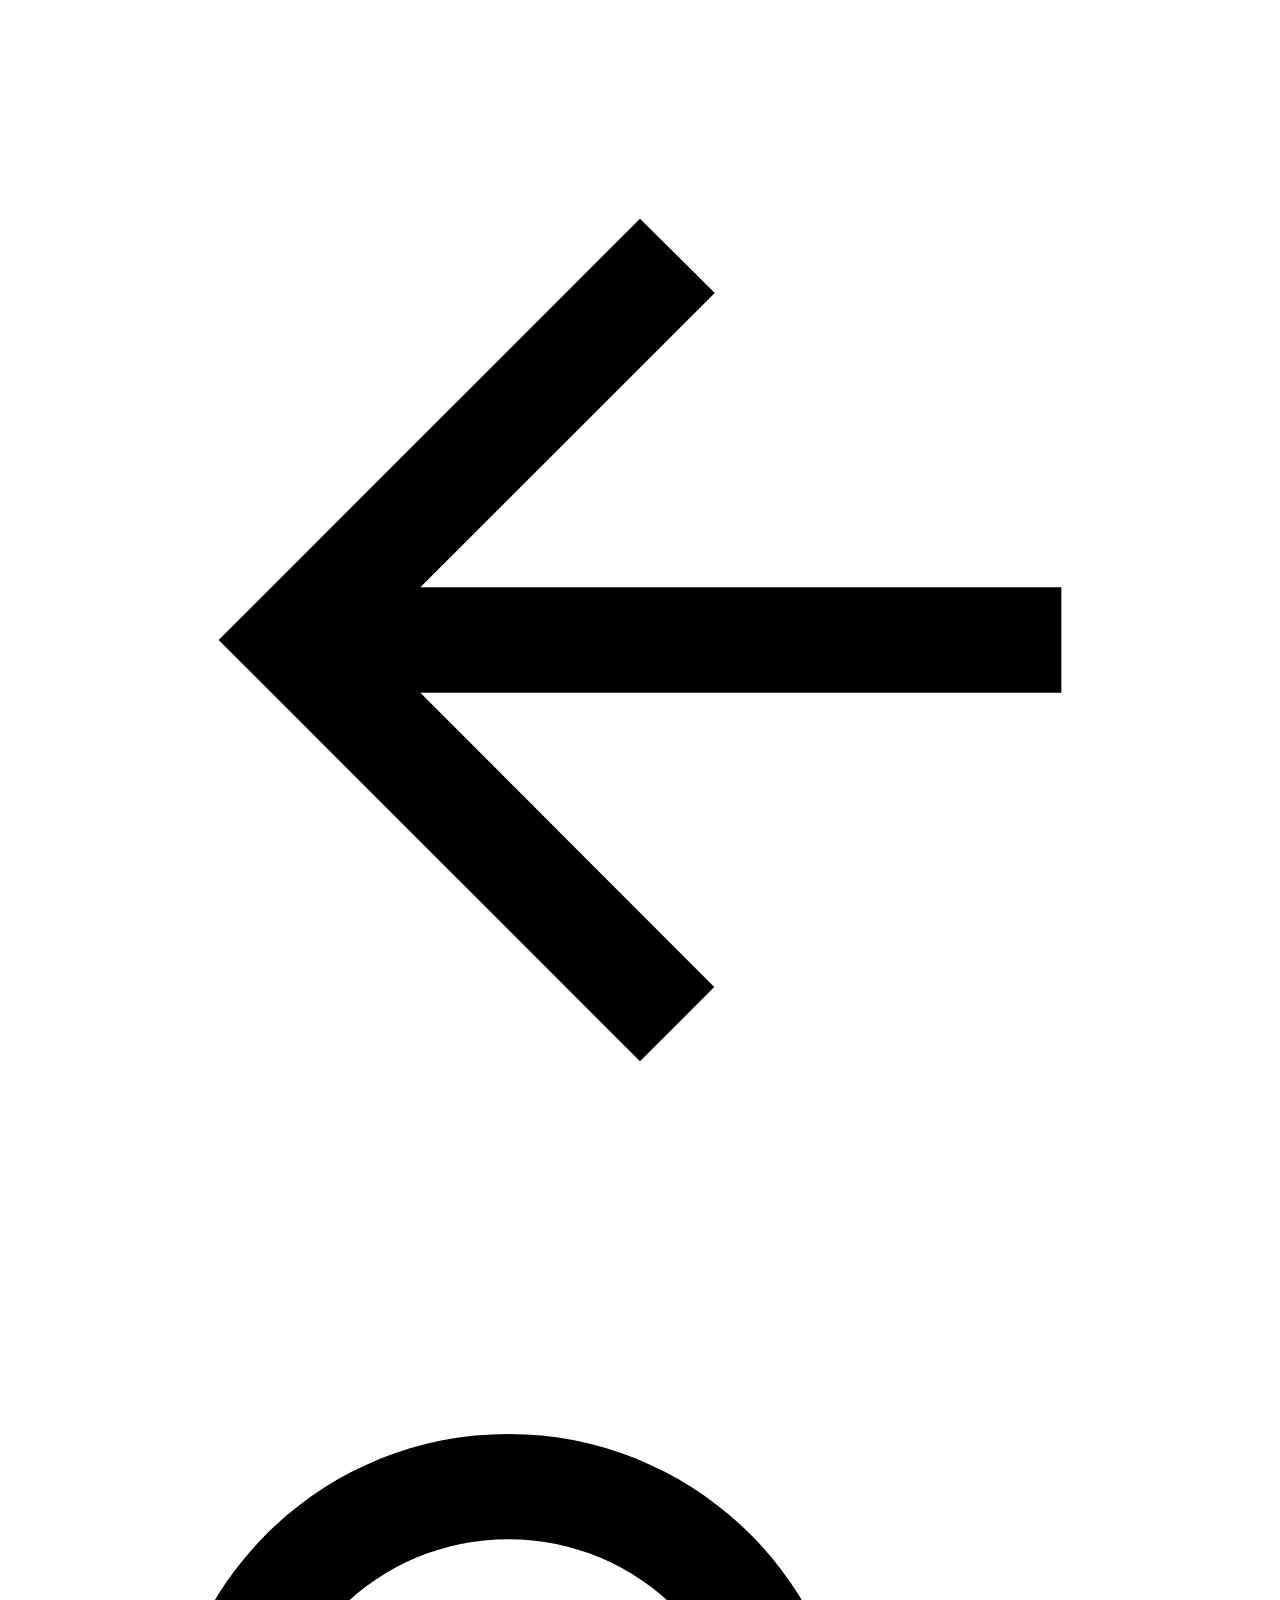
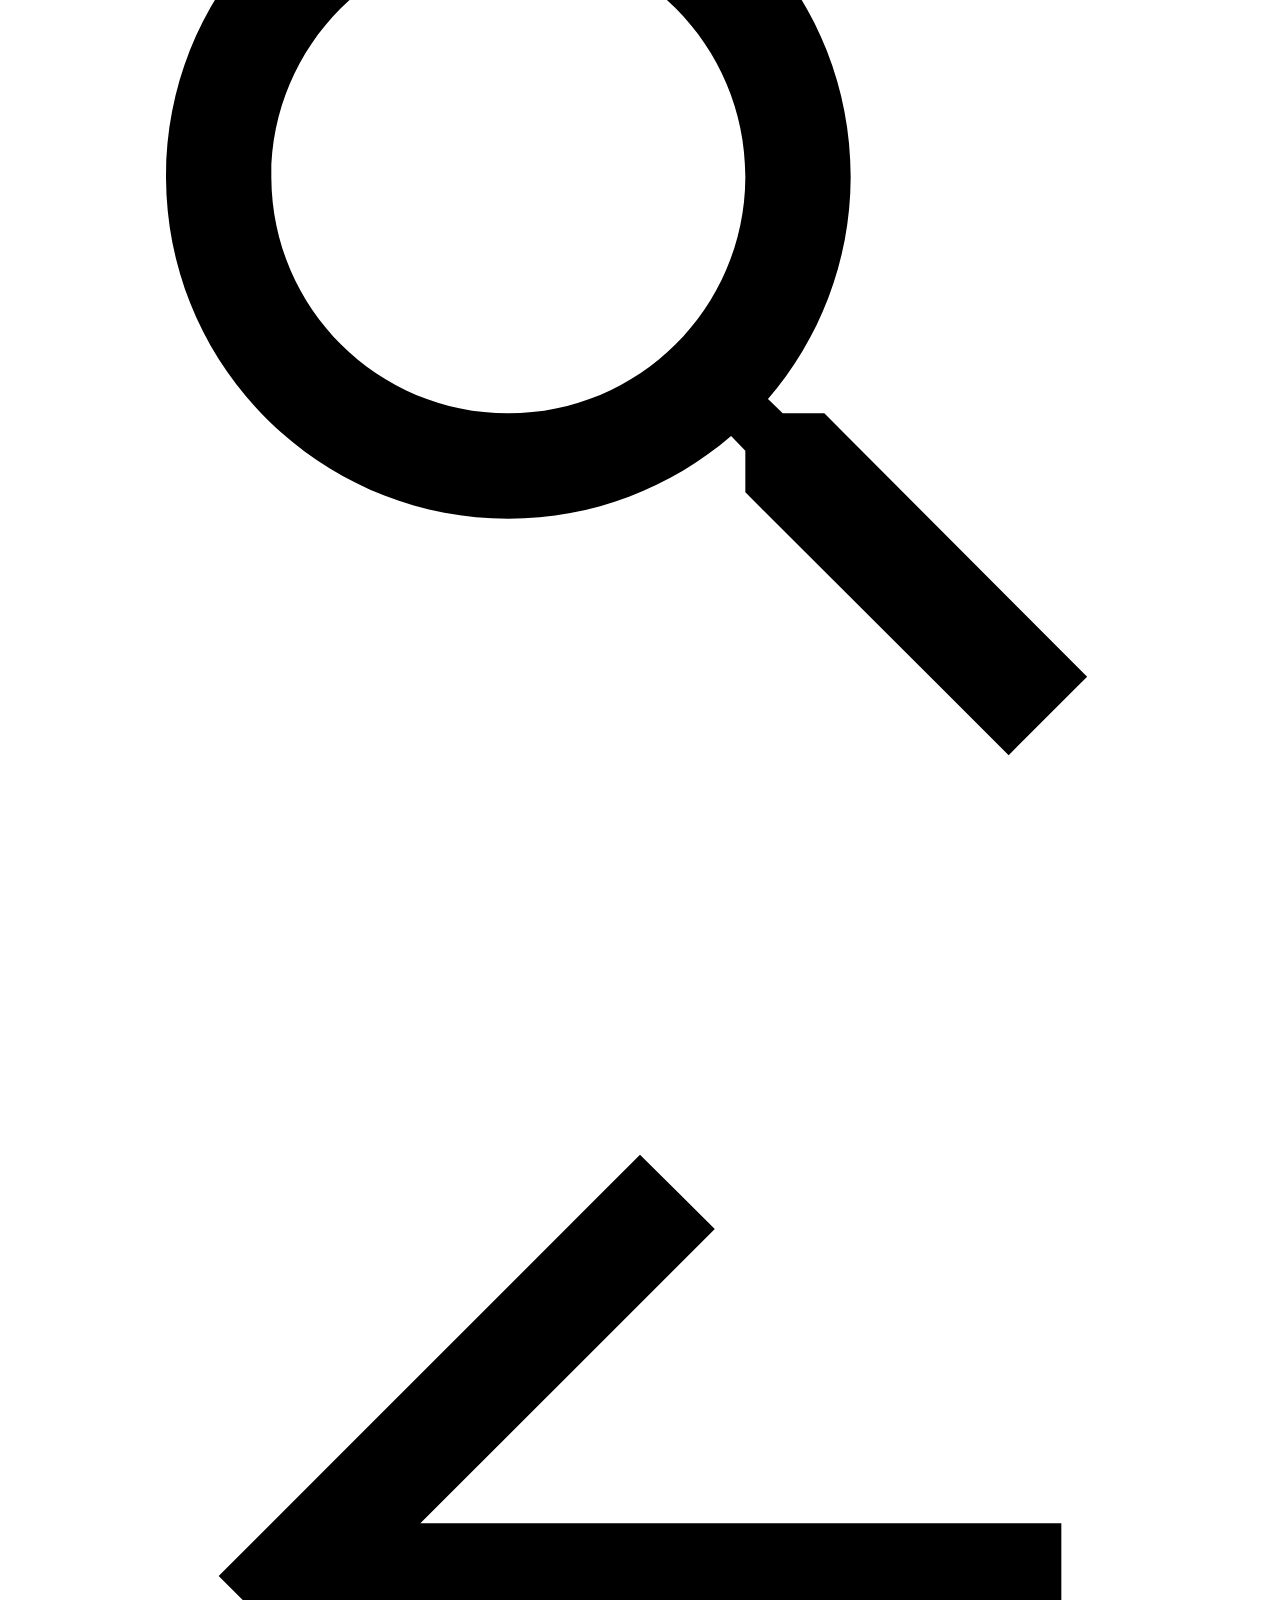
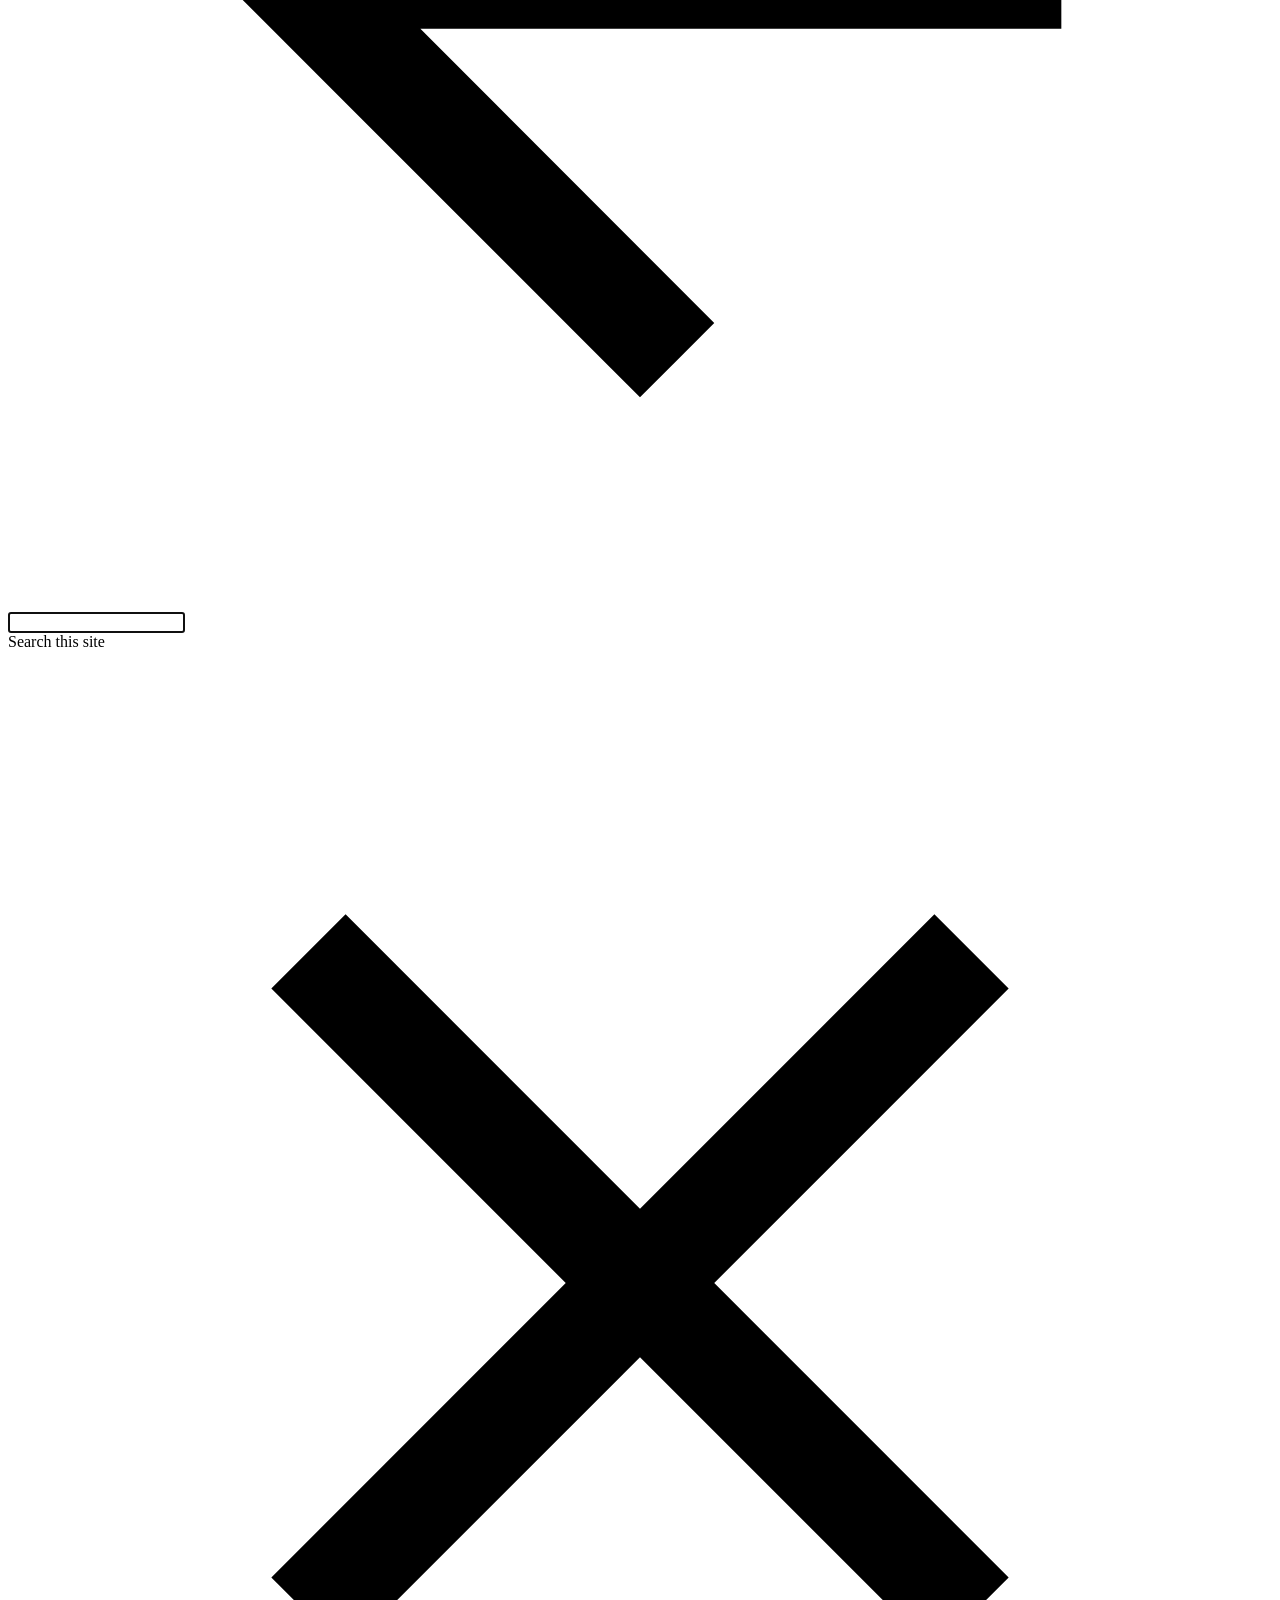
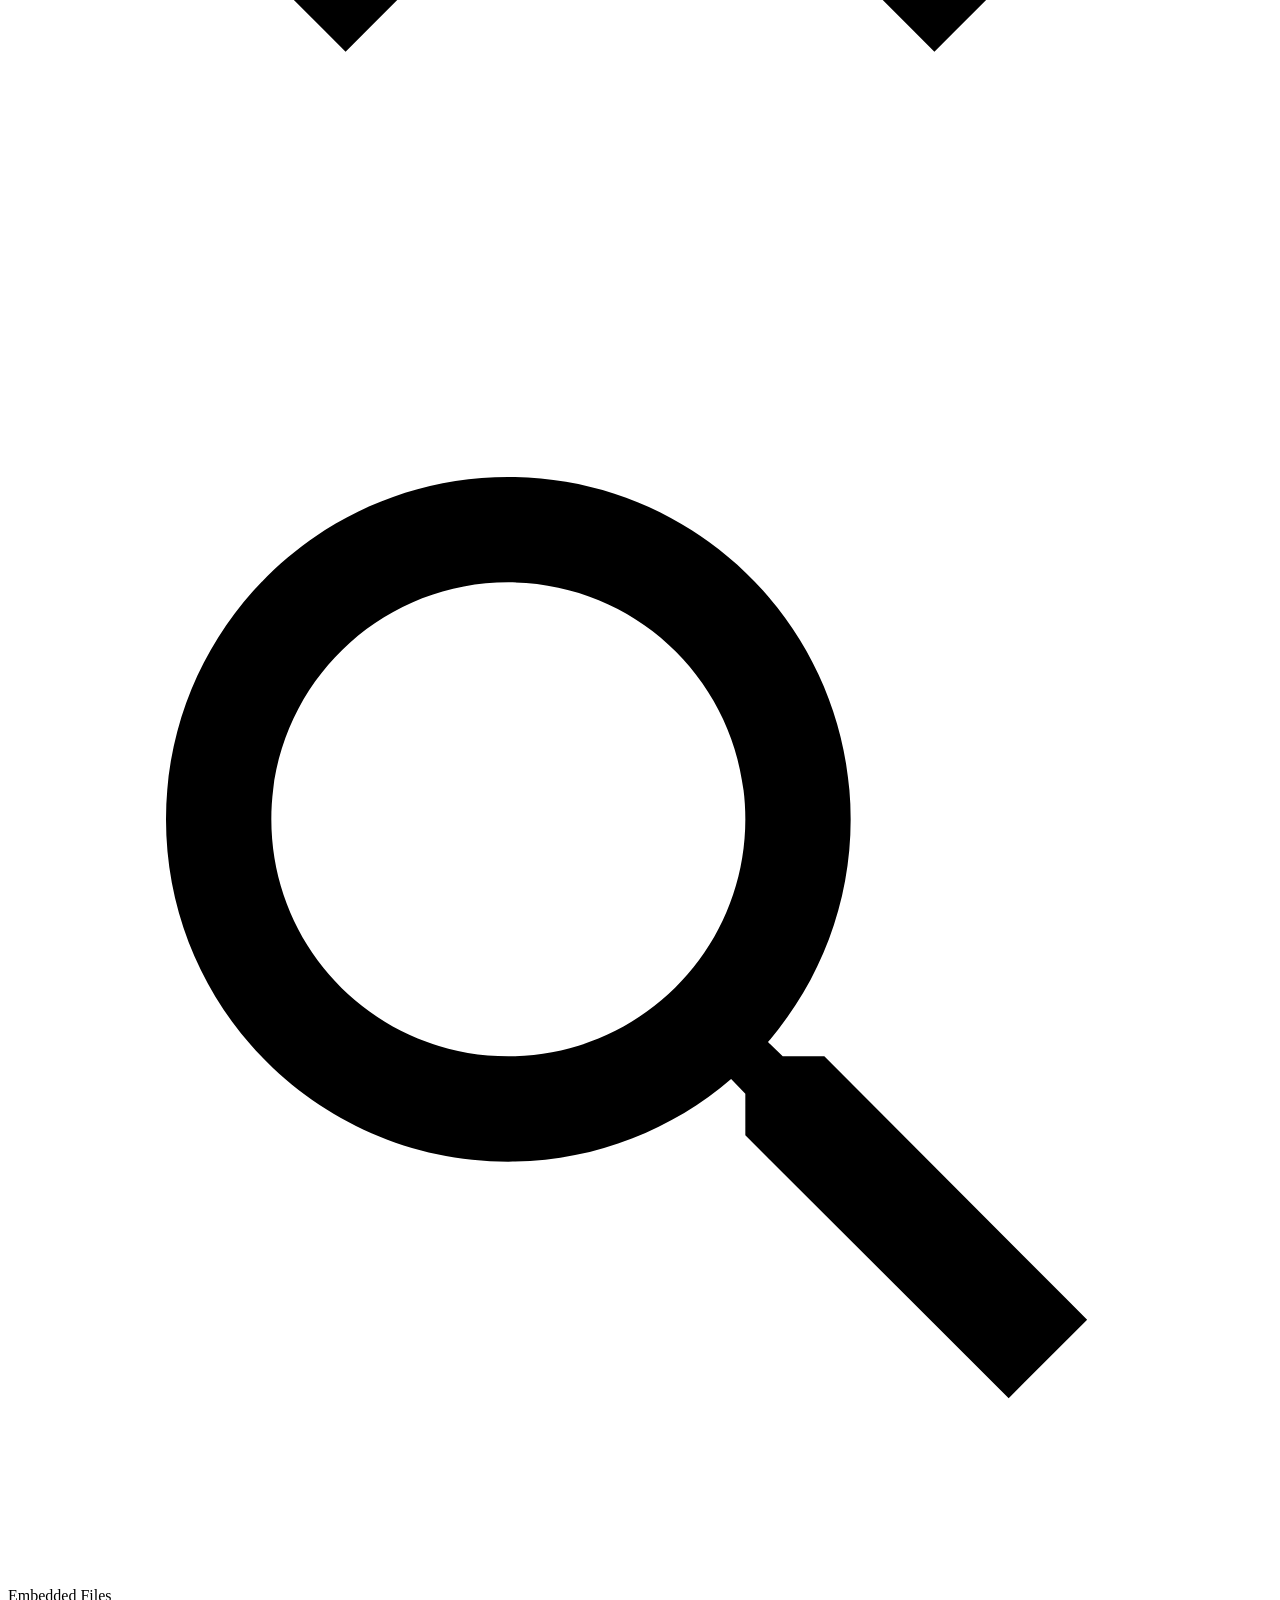
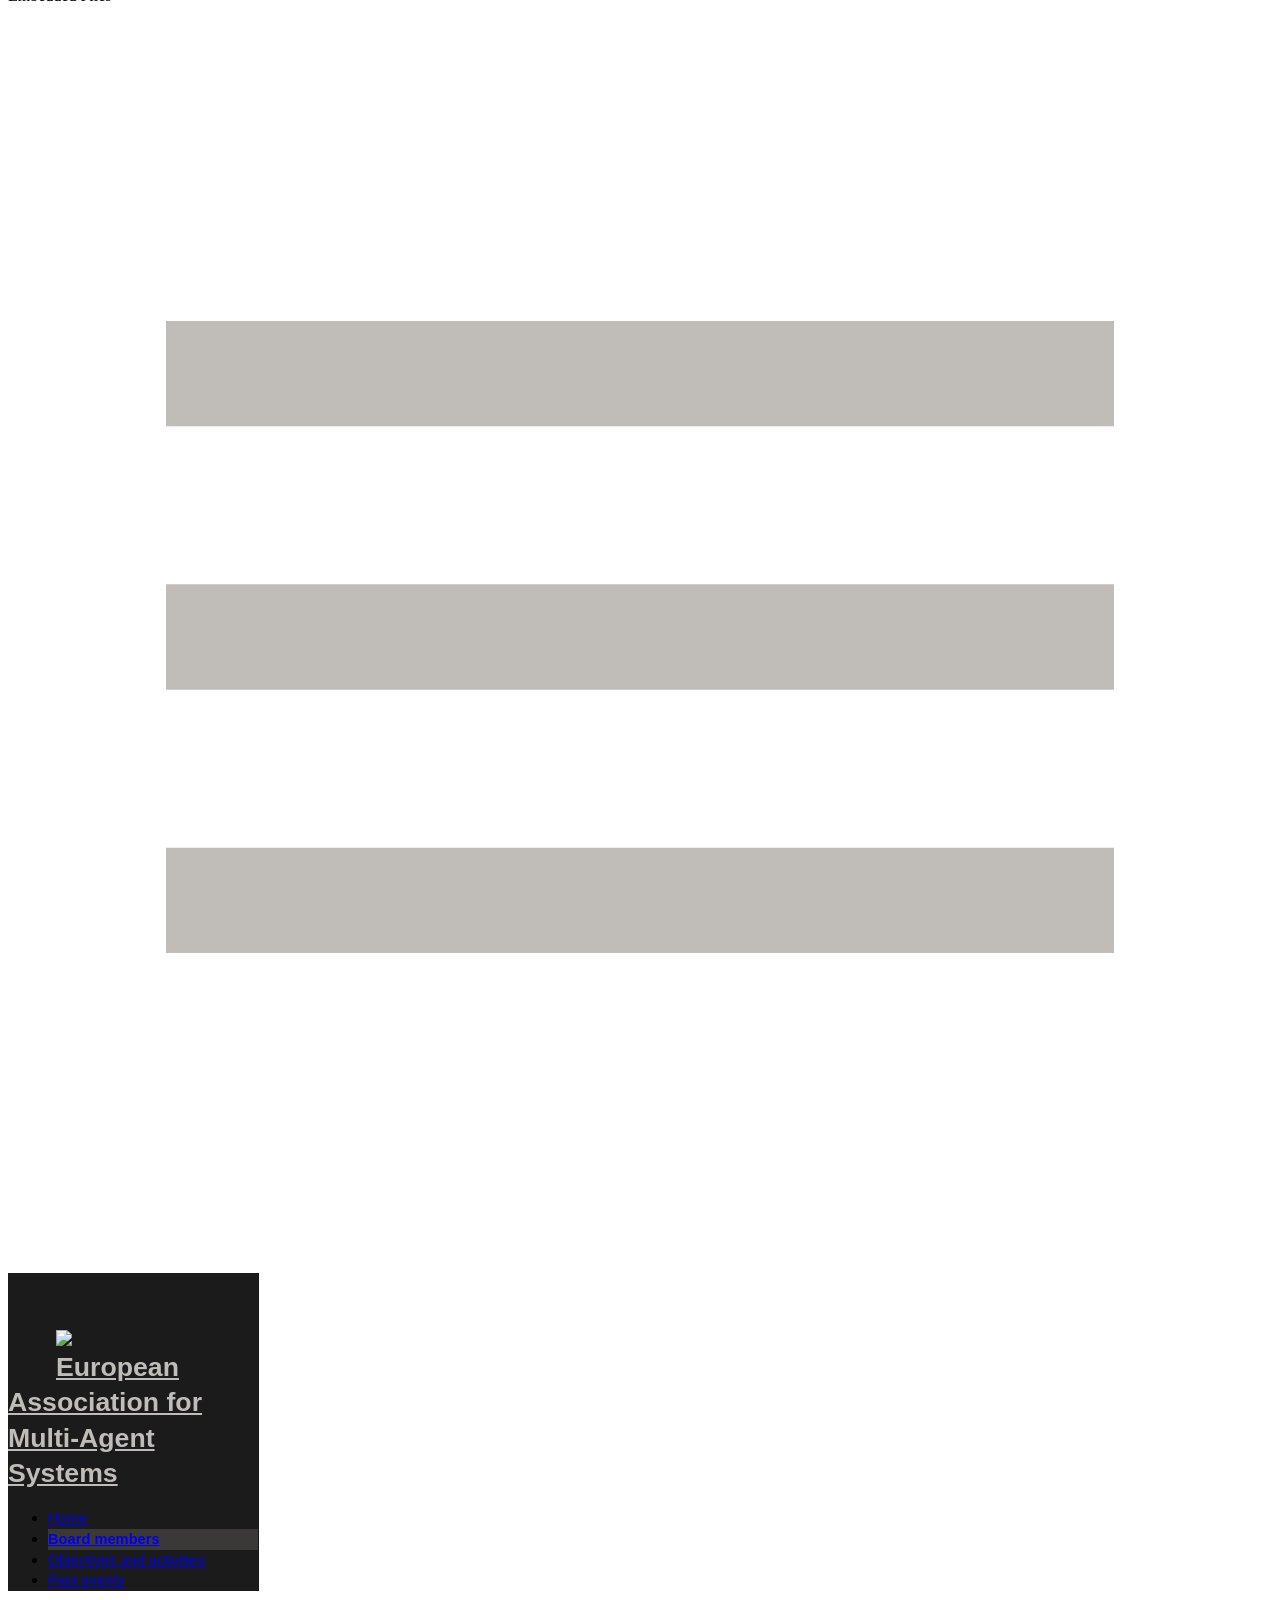
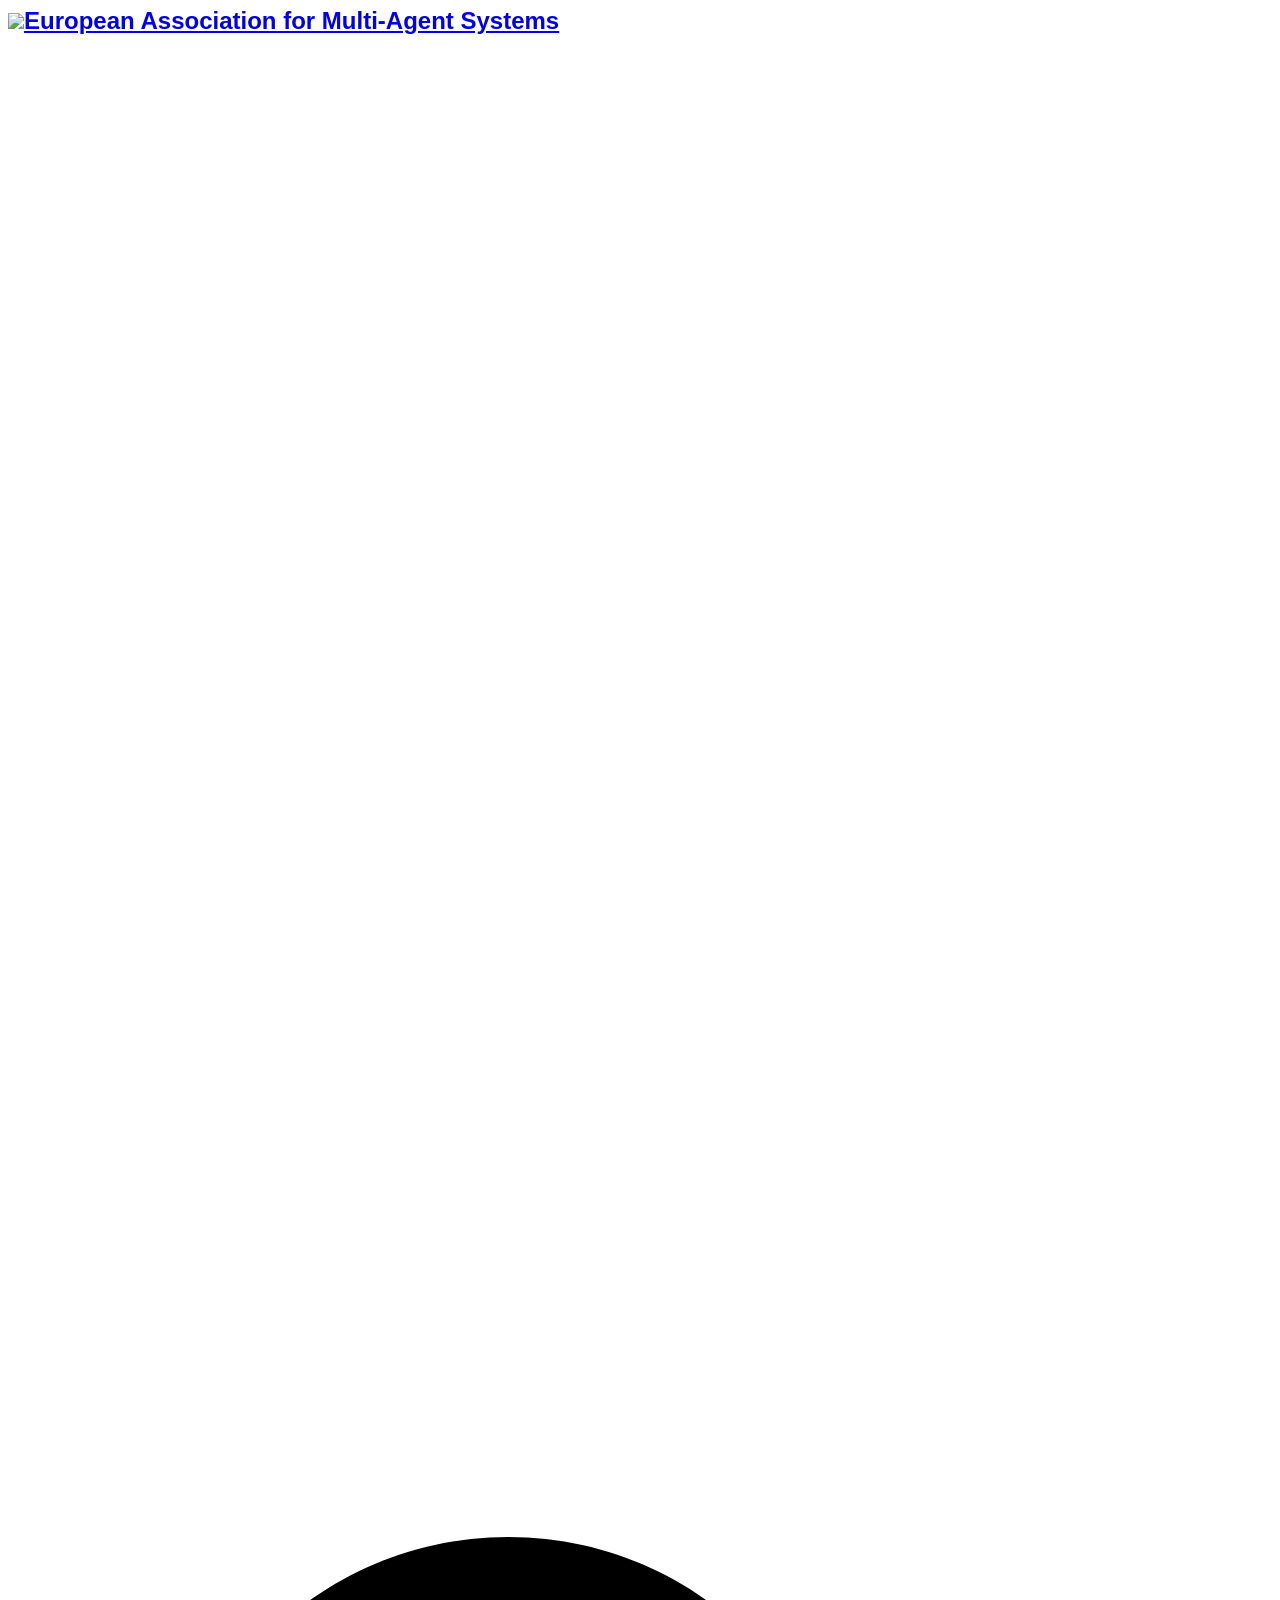
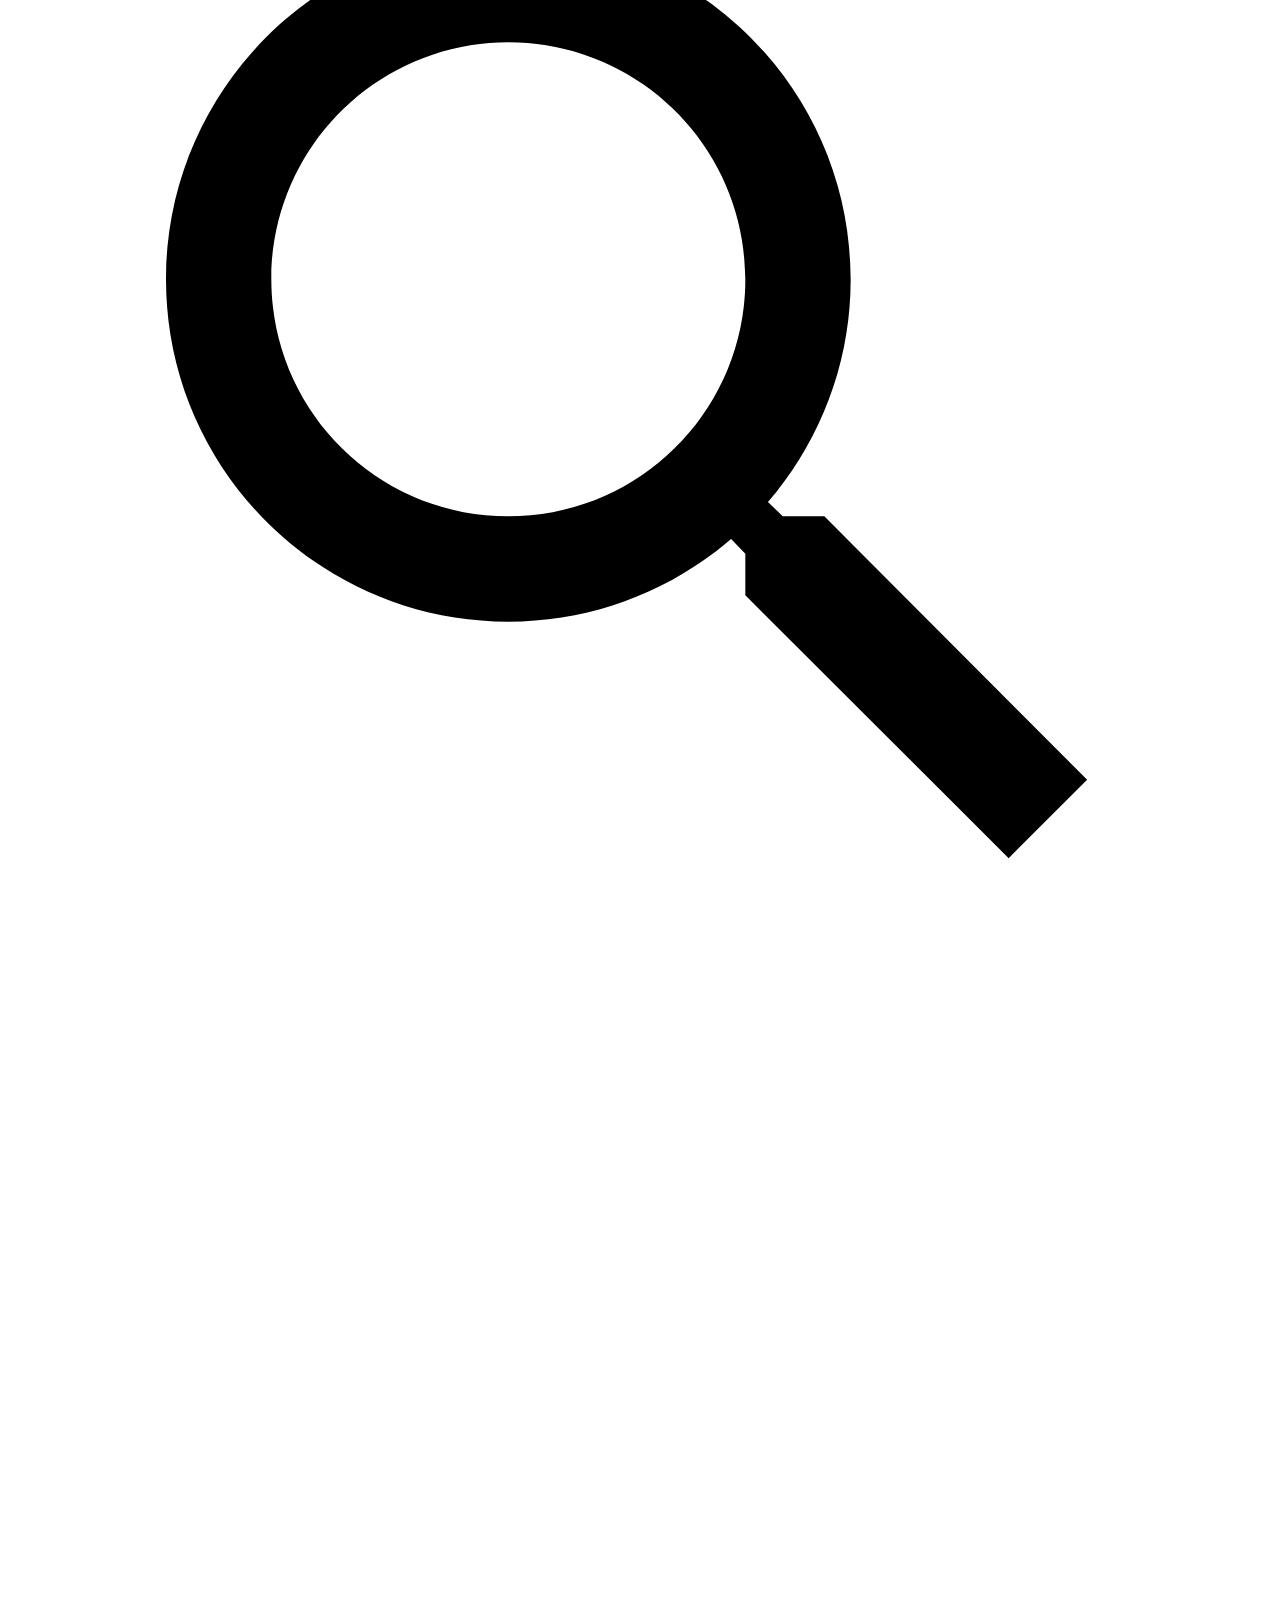
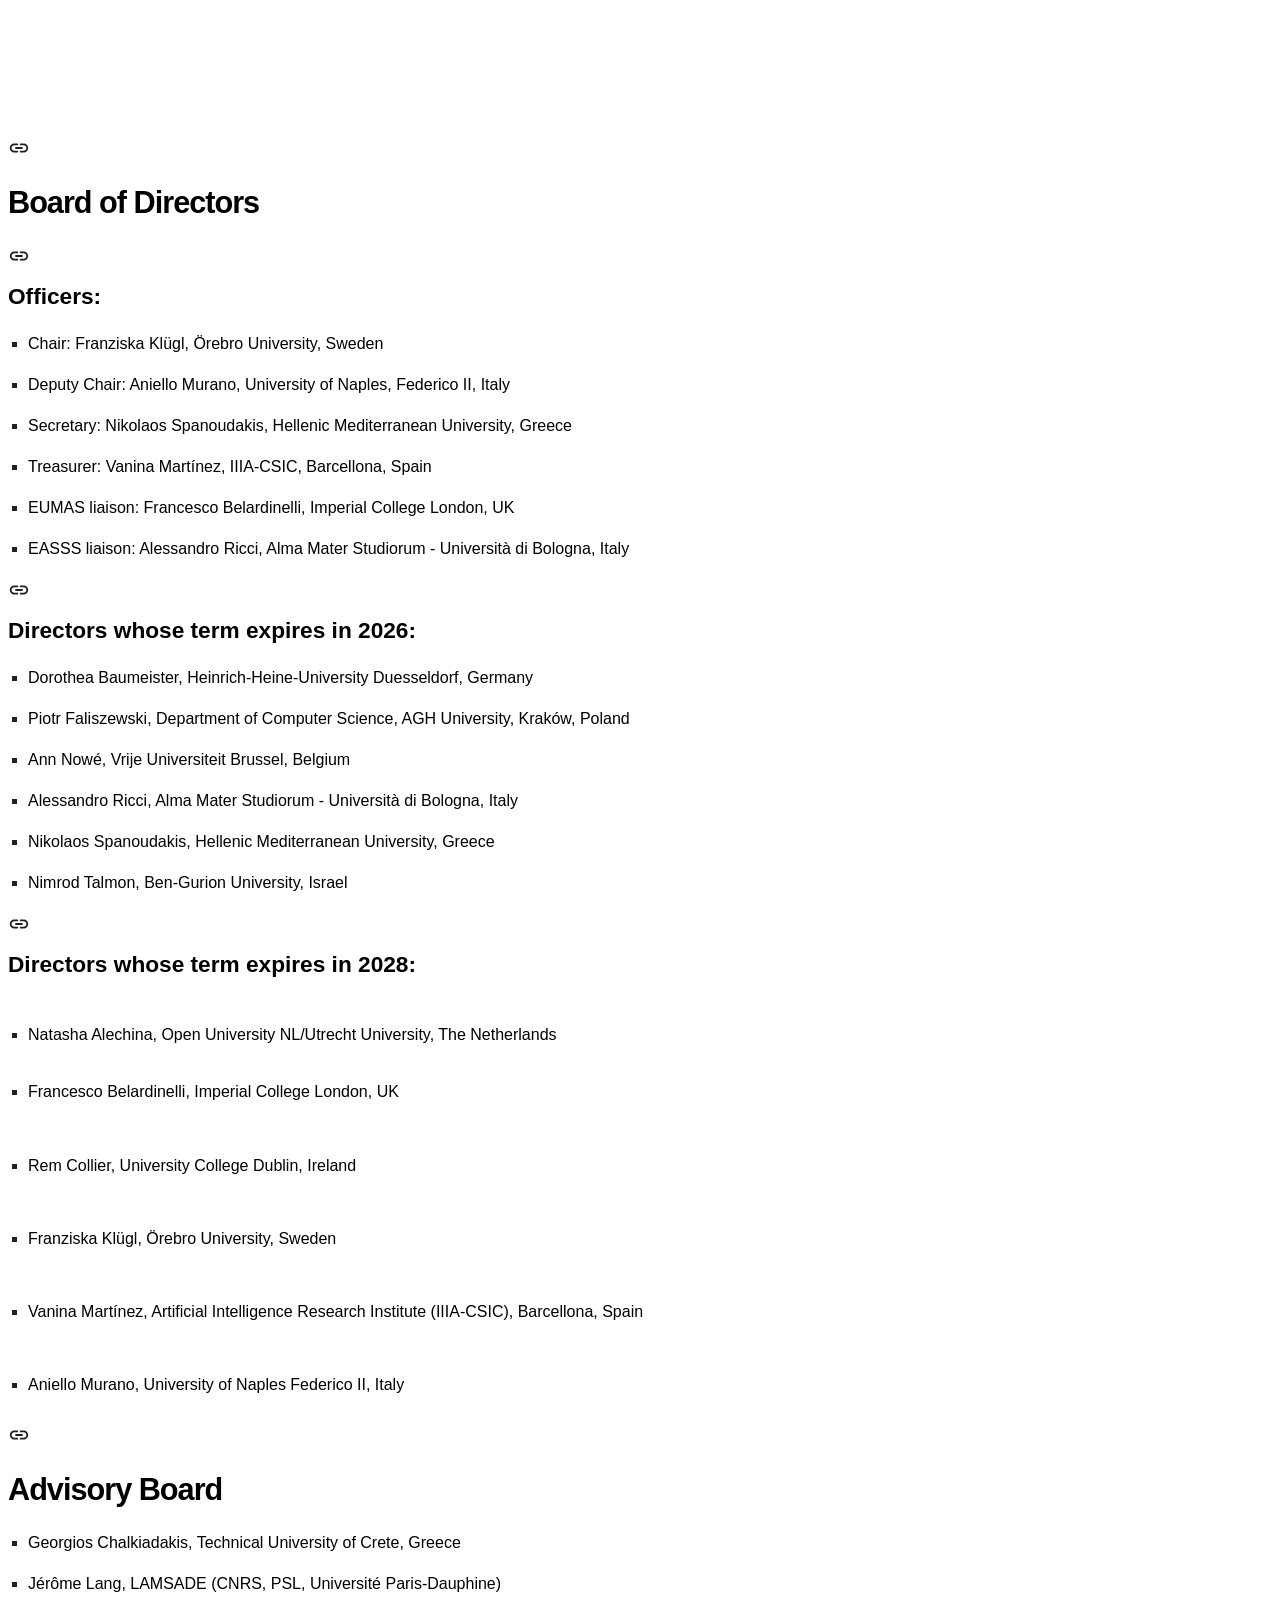
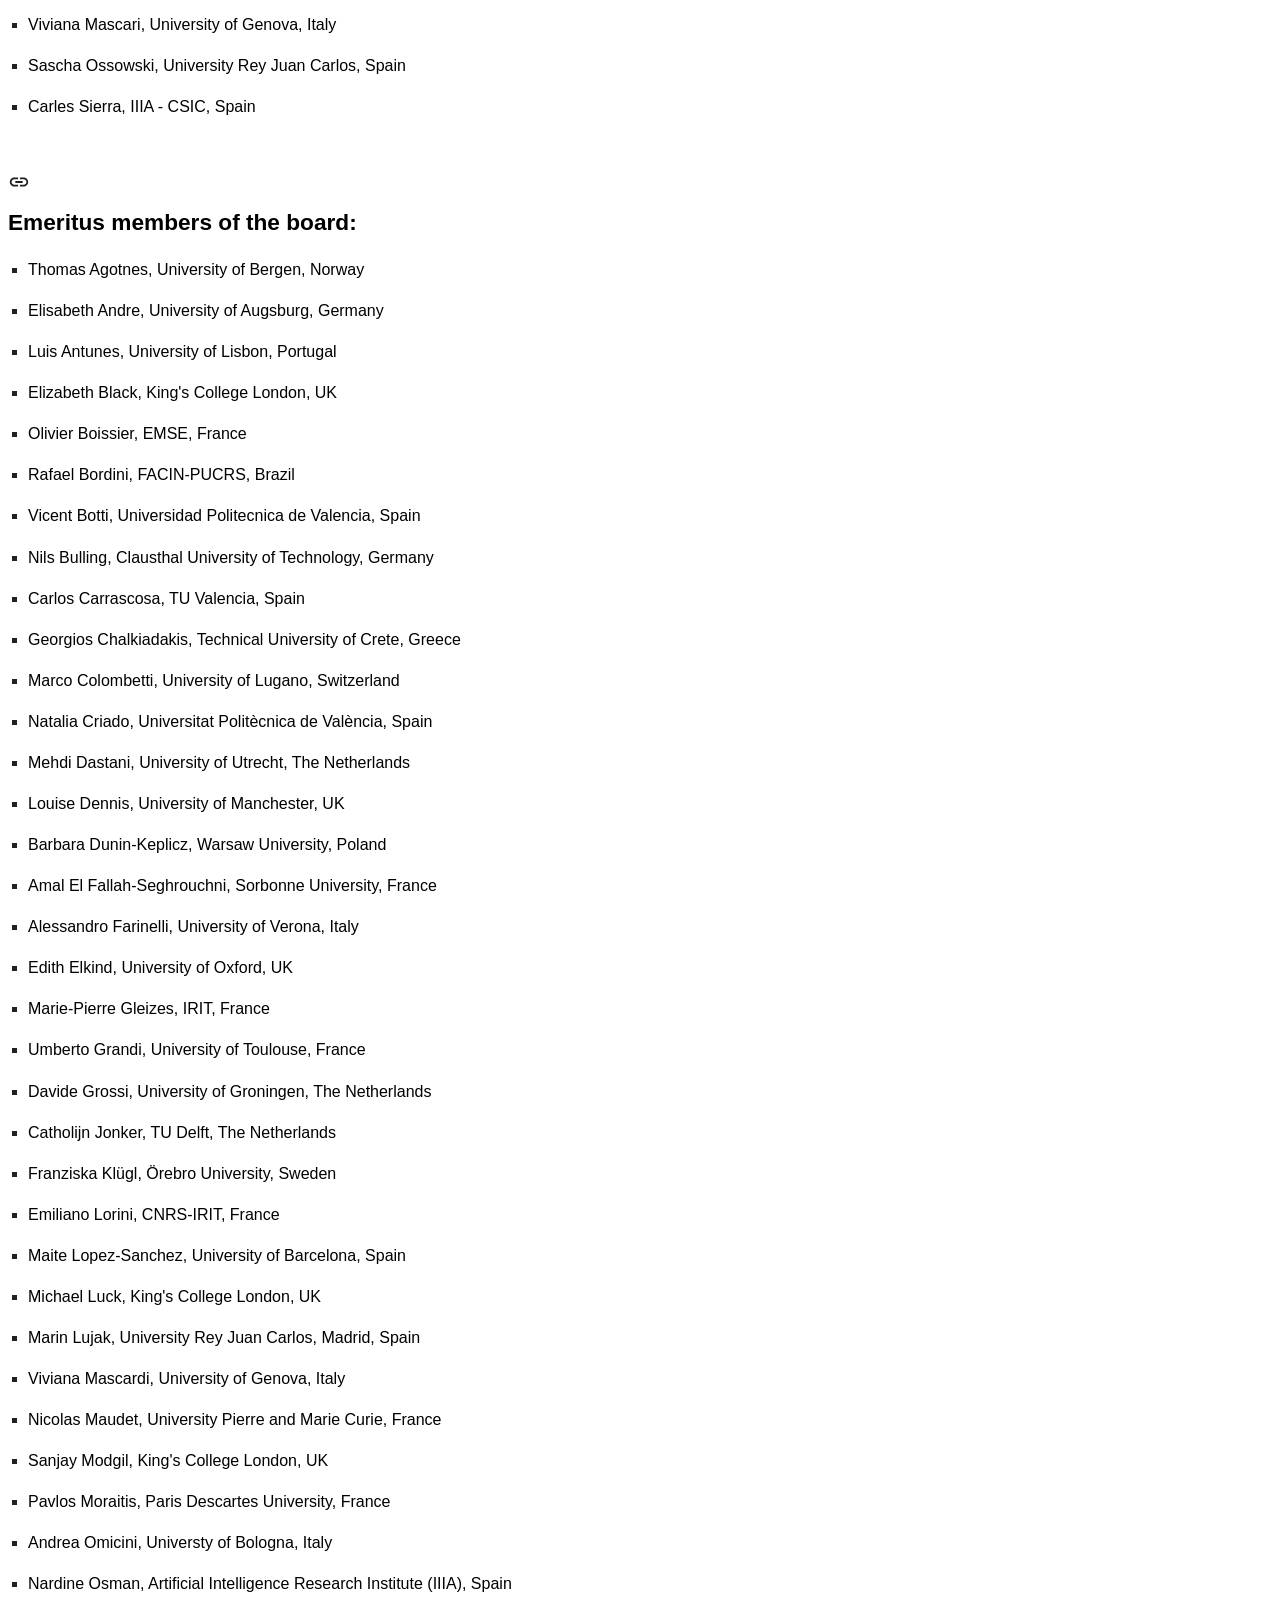
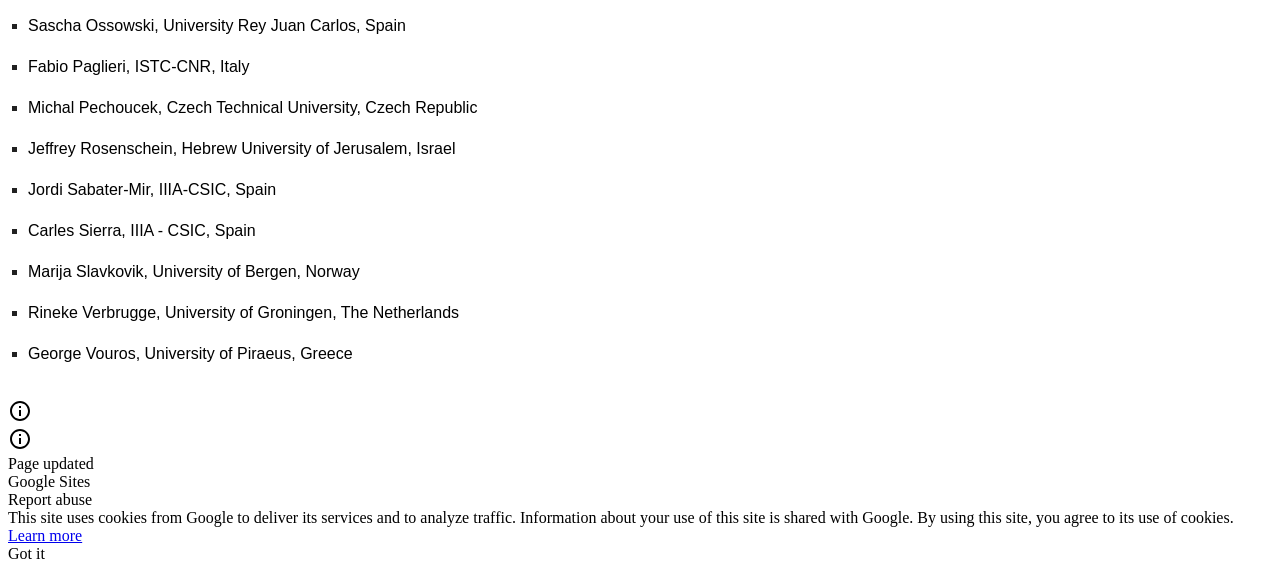
==== board-members.html @ ed2d262d "Add EURAMAS website pages" ====
<!DOCTYPE html><html lang="en-US" itemscope itemtype="http://schema.org/WebPage"><head><script nonce="_ns6XnVhCUuFYsxrReEmlQ">window['ppConfig'] = {productName: '6b8ce7c01e3dacd3d2c7a8cd322ff979', deleteIsEnforced:  false , sealIsEnforced:  false , heartbeatRate:  0.5 , periodicReportingRateMillis:  60000.0 , disableAllReporting:  false };(function(){'use strict';function k(a){var b=0;return function(){return b<a.length?{done:!1,value:a[b++]}:{done:!0}}}function l(a){var b=typeof Symbol!="undefined"&&Symbol.iterator&&a[Symbol.iterator];if(b)return b.call(a);if(typeof a.length=="number")return{next:k(a)};throw Error(String(a)+" is not an iterable or ArrayLike");}function m(a,b){var c;b&&!b.done&&(c=a["return"])&&c.call(a)}
var n=typeof Object.defineProperties=="function"?Object.defineProperty:function(a,b,c){if(a==Array.prototype||a==Object.prototype)return a;a[b]=c.value;return a};function p(a){a=["object"==typeof globalThis&&globalThis,a,"object"==typeof window&&window,"object"==typeof self&&self,"object"==typeof global&&global];for(var b=0;b<a.length;++b){var c=a[b];if(c&&c.Math==Math)return c}throw Error("Cannot find global object");}var q=p(this);
function r(a,b){if(b)a:{var c=q;a=a.split(".");for(var d=0;d<a.length-1;d++){var e=a[d];if(!(e in c))break a;c=c[e]}a=a[a.length-1];d=c[a];b=b(d);b!=d&&b!=null&&n(c,a,{configurable:!0,writable:!0,value:b})}}r("Object.is",function(a){return a?a:function(b,c){return b===c?b!==0||1/b===1/c:b!==b&&c!==c}});
r("Array.prototype.includes",function(a){return a?a:function(b,c){var d=this;d instanceof String&&(d=String(d));var e=d.length;c=c||0;for(c<0&&(c=Math.max(c+e,0));c<e;c++){var f=d[c];if(f===b||Object.is(f,b))return!0}return!1}});
r("String.prototype.includes",function(a){return a?a:function(b,c){if(this==null)throw new TypeError("The 'this' value for String.prototype.includes must not be null or undefined");if(b instanceof RegExp)throw new TypeError("First argument to String.prototype.includes must not be a regular expression");return this.indexOf(b,c||0)!==-1}});function t(a,b,c){a("https://csp.withgoogle.com/csp/proto/"+encodeURIComponent(b),JSON.stringify(c))}function u(){var a;if((a=window.ppConfig)==null?0:a.disableAllReporting)return function(){};var b,c,d,e;return(e=(b=window)==null?void 0:(c=b.navigator)==null?void 0:(d=c.sendBeacon)==null?void 0:d.bind(navigator))!=null?e:v}function v(a,b){var c=new XMLHttpRequest;c.open("POST",a);c.send(b)}
function w(){var a=(x=Object.prototype)==null?void 0:x.__lookupGetter__("__proto__"),b=y,c=z;return function(){var d=a.call(this),e,f,g,h;t(c,b,{type:"ACCESS_GET",origin:(f=window.location.origin)!=null?f:"unknown",report:{className:(g=d==null?void 0:(e=d.constructor)==null?void 0:e.name)!=null?g:"unknown",stackTrace:(h=Error().stack)!=null?h:"unknown"}});return d}}
function A(){var a=(B=Object.prototype)==null?void 0:B.__lookupSetter__("__proto__"),b=y,c=z;return function(d){d=a.call(this,d);var e,f,g,h;t(c,b,{type:"ACCESS_SET",origin:(f=window.location.origin)!=null?f:"unknown",report:{className:(g=d==null?void 0:(e=d.constructor)==null?void 0:e.name)!=null?g:"unknown",stackTrace:(h=Error().stack)!=null?h:"unknown"}});return d}}function C(a,b){D(a.productName,b);setInterval(function(){D(a.productName,b)},a.periodicReportingRateMillis)}
var E="constructor __defineGetter__ __defineSetter__ hasOwnProperty __lookupGetter__ __lookupSetter__ isPrototypeOf propertyIsEnumerable toString valueOf __proto__ toLocaleString x_ngfn_x".split(" "),F=E.concat,G=navigator.userAgent.match(/Firefox\/([0-9]+)\./),H=(!G||G.length<2?0:Number(G[1])<75)?["toSource"]:[],I;if(H instanceof Array)I=H;else{for(var J=l(H),K,L=[];!(K=J.next()).done;)L.push(K.value);I=L}var M=F.call(E,I),N=[];
function D(a,b){var c=[],d=l(Object.getOwnPropertyNames(Object.prototype)),e=d.next();try{for(;!e.done;e=d.next()){var f=e.value;M.includes(f)||N.includes(f)||c.push(f)}}finally{m(d,e)}e=Object.prototype;d=[];for(f=0;f<c.length;f++){var g=c[f];d[f]={name:g,descriptor:Object.getOwnPropertyDescriptor(Object.prototype,g),type:typeof e[g]}}if(d.length!==0){c=l(d);e=c.next();try{for(;!e.done;e=c.next())N.push(e.value.name)}finally{m(c,e)}var h;t(b,a,{type:"SEAL",origin:(h=window.location.origin)!=null?
h:"unknown",report:{blockers:d}})}};var O=Math.random(),P=u(),Q=window.ppConfig;Q&&(Q.disableAllReporting||Q.deleteIsEnforced&&Q.sealIsEnforced||O<Q.heartbeatRate&&t(P,Q.productName,{origin:window.location.origin,type:"HEARTBEAT"}));var z=u(),R=window.ppConfig;if(R)if(R.deleteIsEnforced)delete Object.prototype.__proto__;else if(!R.disableAllReporting){var y=R.productName;try{var x,B;Object.defineProperty(Object.prototype,"__proto__",{enumerable:!1,get:w(),set:A()})}catch(a){}}
(function(){var a=u(),b=window.ppConfig;b&&(b.sealIsEnforced?Object.seal(Object.prototype):b.disableAllReporting||(document.readyState!=="loading"?C(b,a):document.addEventListener("DOMContentLoaded",function(){C(b,a)})))})();}).call(this);
</script><meta charset="utf-8"><script nonce="_ns6XnVhCUuFYsxrReEmlQ">var DOCS_timing={}; DOCS_timing['sl']=new Date().getTime();</script><script nonce="_ns6XnVhCUuFYsxrReEmlQ">function _DumpException(e) {throw e;}</script><script data-id="_gd" nonce="_ns6XnVhCUuFYsxrReEmlQ">window.WIZ_global_data = {"K1cgmc":"%.@.[null,null,null,[3,1,[1794857387,686814000],4,null,null,null,[1794930118,197343000]],null,25]]","gnD3ee":"%.@.null,null,null,\"https://drive.google.com/viewer/main\"]","nQyAE":{}};</script><script nonce="_ns6XnVhCUuFYsxrReEmlQ">_docs_flag_initialData={"docs-enpi2":true,"atari-esobi":false,"atari-emtpr":false,"atari-eibrm":false,"atari-eipim":false,"atari-etm":false,"atari-mfsnd":10,"docs-text-usc":true,"docs-text-elsmk":false,"docs-text-elsms":false,"atari-bae":false,"docs-text-etsrdpn":false,"docs-text-etsrds":false,"docs-text-endes":false,"docs-text-escpv":true,"docs-text-ecfs":false,"docs-text-eetxp":false,"docs-text-ettctvs":false,"docs-text-escoubs":false,"docs-text-escivs":false,"docs-text-escitrbs":false,"docs-text-epsi":false,"docs-text-esic":false,"docs-text-elss":false,"docs-text-ebrfs":false,"docs-text-etocs":false,"docs-text-eeds":false,"docs-text-esbefr":false,"docs-etshc":false,"docs-efsmsdl":false,"docs-text-eiosmc":false,"docs-text-ebrmkc":false,"docs-text-ehlb":false,"docs-text-dwit":false,"docs-eec":true,"docs-eecac":true,"docs-text-ebwpw":false,"docs-elsp":false,"docs-text-eoblor":false,"docs-esff":false,"docs-text-esprooc":false,"docs-ets":false,"docs-text-eurlsilu":false,"docs-idu":false,"docs-sup":"","docs-dli":false,"docs-liap":"/naLogImpressions","ilcm":{"eui":"AHKXmL3RHZgEJzajoPvV4Q8FiaM6lLstlFQoZd6Caw7E1KqV0nmL85HnPot9jzO3kyLkv4b7_9bx","je":1,"sstu":1794930118194864,"si":"CLHt3eCrj5gDFZVMqwIdi30asQ","gsc":null,"ei":[5703839,5704621,5706832,5706836,5738513,5738529,5743108,5743124,5776501,5776517,14101306,14101502,14101510,14101534,49472063,49472071,49644015,49644023,49769337,49769345,49822921,49822929,49833462,49833470,49842855,49842863,49924706,49924714,50223641,50223649,50266222,50266230,50273528,50273536,50297076,50297084,50561343,50561351,50586962,50586970,71079938,71079946,71085241,71085249,71120968,71120976,71376046,71376054,71387889,71387897,71465947,71465955,71528597,71528605,71530083,71530091,71544834,71544842,71546425,71546433,71658040,71658048,71659813,71659821,71689860,71689868,71710040,71710048,71798420,71798436,71825383,71825391,71855010,71855018,71897827,71897835,71960540,71960548,94327671,94327679,94333153,94333161,94353368,94353376,94386871,94386879,94434257,94434265,94629757,94629765,94692298,94692306,94785229,94785237,94904089,94904097,94918952,94918960,94940194,95022995,95023003,95087186,95087194,95111985,95111993,95112873,95112881,95314802,95314810,99251983,99251991,99368792,99368800,99402331,99402339,99440853,99440861,99457807,99457815,101492731,101492739,101519280,101519288,101562406,101562414,101631191,101631199,101687117,101687125,101836971,101836979,101837416,101837424,101860667,101860675,101887674,101887682,101889043,101889051,101917185,101917193,101933491,101933499,102030642,102030650,102059541,102059549,102070930,102070938,102146687,102146695,102161447,102161455,102178402,102178410,102198282,102198290,102244489,102244497,102280628,102280636,102287284,102287292,102343380,102343388,102402679,102402687,102469860,102469868,102517339,102517344,102548521,102548529,102673375,102685384,102685389,102685929,102685934,102718396,102721215,102721220,102727402,102727407,102761474,102761479,102762315,102762323,102783509,102783517,102787563,102807790,102807798,102867835,102867843,102883758,102883766,102902848,102902856,102903660,102903668,102909750,102909755,102925819,102925827,102926523,102926531,102932587,102932595,102944189,102944194,102944268,102944273,102944503,102944508,102944582,102944587,102944680,102944685,102944785,102944790,102956685,102956693,102972669,102972677,102988272,102988277,102988402,102988407,102988695,102988700,102988929,102988934,103011418,103011426,103163044,103163052,103176010,103176018,103276092,103285966,103285974,103286273,103286281,103286444,103286452,103288306,103288314,103289103,103289108,103289273,103289278,103326407,103326415,103343830,103343838,104530130,104573899,104573907,104575332,104575337,104575491,104575496,104575691,104575696,104575894,104615595,104615603,104699504,104699512,104761751,104761759,104794443,104794451,104842348,104842353,104907811,104907819,104976617,104976625,104983169,104983177,105082097,105082105,105083748,105083756,105087788,105087796,105125317,105125325,105180894,105180902,105283687,105283695,105292835,105292843,105346285,105346293,105360418,105360426,105373824,105373832,105393811,105393819,105439171,105439179,115511323,115511328,115601129,115601137,115626439,115626447,115669258,115669266,115779821,115779829,115780458,115780466,115818444,115818449,115821407,115821415,115854768,115854776,115909741,115909749,115955813,115955818,116062710,116062718,116068898,116068906,116176809,116176817,116221334,116221342,116276461,116276469,116372477,116372485,116400336,116400344,116416034,116416042,116418147,116418155,116425644,116538516,116538524,116567571,116567576,116609471,116609479,116699509,116699517,116756943,116756951,116783822,116783827,116840681,116840686,116901222,116901230,116901303,116901311,116902106,116902114,116902146,116902154,116907270,116907278,116908636,116908644,116908917,116908925,116909050,116909058,116909411,116909419,116909964,116909972,116910125,116910133,116920064,116920072,116920556,116920564,116929413,116929421,116980487,116980495,116981668,116981676,116982191,116982199,116982753,116982761,116983095,116983103,116984628,116984636,116988124,116988132,117010933,117010941,117205527,117205535,117223999,117224007,117268957,117268965,117283949,117283954,117286791,117286799,117290330,117290338,117309374,117309382,117410074,117457958,117457966,117503217,117503225,117504383,117504391,117547661,117547669,117668252,117668260,117848254,117895900,117895908,118094558,118094563,118098249,118098257,118110574,118110582,118144992,118145000,118171121,118237135,118237143,118281144,118281152,118285275,118291766,118291774,118367937,118367945,118368676,118368684,118417364,118417372,118484679,118484687,118961008,118961016,119022332,119022340,119096461,119096469,119109774,119109782,119208439,119208447,119209377,119346325,119367357,119367362,119528382,119528390,119530260,119530268,119566028,119566036,119595147,119595155,119605190,119605198,119667272,119667280,119671790,119671798,119702549,119702557,119765493,119765501,119770545,119770553,119771791,119771799,119870000,119870008,120049151,120049159,120050660,120050668,120175627,120175635,120176285,120176293,120493132,120493140,120619846,120619851,120650583,120650591,120730671,120730676,120735852,120735857,120773177,120773182,120797077,120797085,120812978,120900452,120900460,120982382,120982390,121110331,121110336,121123431,121123436,121172911,121191812,121191820,121286207,121286215,121307198,121307206,121346120,121346125,121372721,121377918,121377926,121381303,121381308,121381960,121383007,121406244,121406252,121431603,121431611,121442235,121442240,123364526,123364613,123364618,123477306,123769303,123769311,123948585,123948593,123948931,123948939],"crc":0,"cvi":[]},"docs-ccdil":false,"docs-eil":true,"info_params":{},"buildLabel":"editors.sites-viewer-frontend_20261111.01_p0","docs-show_debug_info":false,"atari-jefp":"/_/view/jserror","docs-jern":"view","atari-rhpp":"/_/view","docs-ciusdft":false,"docs-ecuach":false,"docs-cclt":2033,"docs-ecci":true,"docs-esi":false,"docs-efypr":true,"docs-eyprp":true,"docs-li":"104240","docs-trgthnt":"","docs-etmhn":false,"docs-thnt":"","docs-hdet":["nMX17M8pQ0kLUkpsP190WPbQDRJQ","17hED8kG50kLUkpsP190TThQn3DA","BDNZR4PXx0kLUkpsP190SJtNPkYt","Etj5wJCQk0kLUkpsP190NwiL8UMa","xCLbbDUPA0kLUkpsP190XkGJiPUm","2NUkoZehW0kLUkpsP190UUNLiXW9","yuvYtd5590kLUkpsP190Qya5K4UR","ZH4rzt2uk0kLUkpsP190UDkF5Bkq","uQUQhn57A0kLUkpsP190WHoihP41","93w8zoRF70kLUkpsP190TxXbtSeV","fAPatjr1X0kLUkpsP190SaRjNRjw","T4vgqqjK70kLUkpsP190ScPehgAW","JyFR2tYWZ0kLUkpsP190Rn3HzkxT","ufXj7vmeJ0kLUkpsP190QURhvJn2","KFks7UeZ30kLUkpsP190UUMR6cvh","LcTa6EjeC0kLUkpsP190RKgvW5qi","s3UFcjGjt0kLUkpsP190Z45ftWRr","o99ewBQXy0kLUkpsP190Nq2qr6tf","PHVyy5uSS0kLUkpsP190SUsYo8gQ","yZn21akid0iSFTCbiEB0WPiGEST3","h2TtqzmQF0kLUkpsP190YPJiQt7p","MZi9vb5UC0kLUkpsP190ReUhvVjy","dSR6SPjB80kLUkpsP190Y3xHa9qA","Bz6B7VmLu0kLUkpsP190W3FeobP7","AiLoubzsd0kLUkpsP190XtYNPgYT","2J3DVQoVh0kLUkpsP190R5wShSrC","MLmbZasLS0kLUkpsP190YHf6Zjsf","LjsdWFqUn0kLUkpsP190TwXBLtsw","S1T4ezMsZ0kLUkpsP190U6GfQUxi","LwAAPYPwi0kLUkpsP190TR4aaiFR","zZpS7TtwA0kLUkpsP190SJfhmHn8","LqadmuFLc0kLUkpsP190VqMgRe9G","6t7XcXcN50kLUkpsP190RiQUG9W5","PyRpJWvnF0kLUkpsP190X6czxBQU","oiu5UhKXt0kLUkpsP190XWFatA4U","MbCqiCTik0kLUkpsP190XpDkFpKL","m3m67mpQU0kLUkpsP190RpzeM6tt","WKyXQmUiJ0kLUkpsP190WtAghmdt","Nf2nd9NhF0kLUkpsP190REtRKaUF","fjqF9C7Mg0kLUkpsP190WGtWAuX2","cb1fdvu6p0kLUkpsP190U5AywQpZ","43PL8e9wN0kLUkpsP190PfUhabvT","q4iJ7XzP90kLUkpsP190TZxmiBwc","n7KMJ1qFh0kLUkpsP190QMptD4uS","gdXR6HiZh0kLUkpsP190TjP3jZNf","N5u4VeWhx0iSFTCbiEB0VUTNdX6g","XM16tjwrD0iSFTCbiEB0NfzvTeuU","ybYTJk1eD0iSFTCbiEB0QV4rkzSF","TgXar1TSG0iSFTCbiEB0SsXMaKuP","JYfGDkExa0iSFTCbiEB0TTQnEDtH","2i9JBUZ3w0iSFTCbiEB0RytbUoNq","pgvTVXNKa0iSFTCbiEB0ShqmBTMR","NsVnd81bW0iSFTCbiEB0RhcXEK9M","rTQirATnb0iSFTCbiEB0W5cPcA7D","wNyww2Syr0iSFTCbiEB0Pzsbemba","DVdpfbqGj0iSFTCbiEB0RP4dMdFg","WKN3dsuG20iSFTCbiEB0NtEYhMK7","S5iPRteXX0iSFTCbiEB0YkMazE6h","6hmou1AcB0iSFTCbiEB0R9rZWXdz","wvo4NcLUj0iSFTCbiEB0Tt7mcVxE","rMLvYG5Cd0iSFTCbiEB0VMB6o5sk","EnxXFzAMR0iSFTCbiEB0NxWnFJEU","4SFrbzo420iSFTCbiEB0W7wu3rzt","Nr7mDWodK0iSFTCbiEB0Ruynrudk","pSnfxxWWp0iSFTCbiEB0RaiP6PBc","WMpW1Q5dP0iSFTCbiEB0WLWPn6Po","jcCQV72Dw0iSFTCbiEB0XjAwaUST","q1LkrPa7u0iSFTCbiEB0VHo7zVhn","rTcCMw3BM0mHq3jmV6o0RHeAExRK","HUYzfGVRa0mHq3jmV6o0Uxe2caXK","1XYMmM1Cu0mHq3jmV6o0Z3pEi8xm","xHhMJiXiV0mHq3jmV6o0WB8WinyM","xwSFpxEiU0mHq3jmV6o0PcnvcKmd","4MBkBg26q0mHq3jmV6o0QeKPRMpY","y5g8iW2T80mHq3jmV6o0Nr8SAj4C","W9YRKy3Lb0iSFTCbiEB0Xfs1EfPr","Ed3nhrN8D0iSFTCbiEB0RN4bJ53y","zxDKY7PC10iSFTCbiEB0UDYPJwDZ","bhEyDmbwi0mHq3jmV6o0TngCF1v2","6rKYZ6uHA0mHq3jmV6o0TeDZjgB8","71Deousgx0mHq3jmV6o0WXBQiyzi","sVEZbUAa70mHq3jmV6o0TNq1M7FF","8ZPFZT5nG0mHq3jmV6o0PJ5yoVh4","LDuvzP2Bd0mHq3jmV6o0TwNPVpW8","P55v8p4Lk0mHq3jmV6o0VjggjHMV","QqnZoz9ko0mHq3jmV6o0QskzBcHn","Nq8mdjdGg0mHq3jmV6o0WShxQA39","iQNA6mEJy0mHq3jmV6o0Q2iGT9fW","sNcbk2hJ80mHq3jmV6o0VbqaovQb","Th1mzDL8q0mHq3jmV6o0Sm16yc1b","6nr31z9Wv0mERqSGkGf0VhuvAXWC","RLHeYNm410mERqSGkGf0Y817EUFK","vmx68XtfJ0mERqSGkGf0RCUBfsQr","687J7yD1q0mERqSGkGf0RVmMYHo1","qwhWQy8Zi0mERqSGkGf0W2tdypUF","wF8Sk241e0mERqSGkGf0YNtN6gpV","ijUhdx2QN0mERqSGkGf0TSD26iBJ","3iBLaMnuG0mERqSGkGf0VdY8XuLS","cFR77YEGo0iSFTCbiEB0PcMDWjX2","evUYuNCS80mERqSGkGf0Psi8j3Dw","soWncRV7C0mERqSGkGf0PZheXrWA","TvjoiCaar0mERqSGkGf0S9qS5adj","txL54xWLC0mERqSGkGf0XoEGTvCu","MP3EsW1un0mERqSGkGf0QDkfTxat","N1q4Y3fqz0mERqSGkGf0W1oPWWoc","pnKWhXiJi0mERqSGkGf0RDJejrBm","uLoGBsxEp0mERqSGkGf0Umz4HBC5","zu73Bdvrn0mERqSGkGf0P7FS5ZnG","KwaNot15n0mERqSGkGf0UnBhGVoK","eCHWxyhvo0mERqSGkGf0RJfZmQ1f","aWZA9kUWi0mERqSGkGf0RtY99iNR","ffZmMGtYT0suK1NZr2K0QUxSzEMN","NagbcZWyB0suK1NZr2K0SJmfmJ3n","KMcLKvubv0suK1NZr2K0PLMUJ7zr","a13ejFS5i0suK1NZr2K0WzewY5tP","pZ1hXv7ve0suK1NZr2K0U5qoNhyU","pwLDucJZU0ezFcgqx310NgtmYpbV","TCKDVQ6J0Bn3gbW4AcZC0PQKypCa","Z7vabQzZ0Bn3gbW4AcZC0TfvmSab","UUNcLtsso0mERqSGkGf0Uwg2tMZa","fznmScpy0Bn3gbW4AcZC0Vie7eK1","6GS1wg3f0Bn3gbW4AcZC0Sr5APMj","wYCZkqoz10fBWirfAym0S1sADKbJ"],"docs-hunds":false,"docs-hae":"PROD","docs-ehn":false,"docs-epq":true,"docs-upap":"/_/view/prefs","docs-eupub":true}; _docs_flag_cek= null ; if (window['DOCS_timing']) {DOCS_timing['ifdld']=new Date().getTime();}</script><meta name="viewport" content="width=device-width, initial-scale=1"><meta http-equiv="X-UA-Compatible" content="IE=edge"><meta name="referrer" content="origin"><link rel="icon" href="assets/6490c77a9842cd0f6935.ico"><meta property="og:title" content="European Association for Multi-Agent Systems - Board members"><meta property="og:type" content="website"><meta property="og:url" content="https://sites.google.com/view/euramas/board-members"><meta property="og:description" content="
"><meta itemprop="name" content="European Association for Multi-Agent Systems - Board members"><meta itemprop="description" content="
"><meta itemprop="url" content="https://sites.google.com/view/euramas/board-members"><meta itemprop="thumbnailUrl" content="assets/8febfdae23dbfa3d8e87.jpg"><meta itemprop="image" content="assets/8febfdae23dbfa3d8e87.jpg"><meta itemprop="imageUrl" content="assets/8febfdae23dbfa3d8e87.jpg"><meta property="og:image" content="assets/8febfdae23dbfa3d8e87.jpg"><link href="assets/c395d3541794ac96f6d3.css" rel="stylesheet" nonce="d04_o18hCt6tYL-68pVLBg"><link href="assets/b688b83af2919bc9a76d.css" rel="stylesheet" nonce="d04_o18hCt6tYL-68pVLBg"><link href="assets/6c31d563e14797d8606c.css" rel="stylesheet" nonce="d04_o18hCt6tYL-68pVLBg"><style nonce="d04_o18hCt6tYL-68pVLBg">@media only screen and (max-width: 479px){.jW0mOd{font-size: 16.0pt;}}@media only screen and (min-width: 480px) and (max-width: 767px){.jW0mOd{font-size: 17.0pt;}}@media only screen and (min-width: 768px) and (max-width: 1279px){.jW0mOd{font-size: 17.0pt;}}@media only screen and (min-width: 1280px){.jW0mOd{font-size: 17.0pt;}}@media only screen and (max-width: 479px){.jwAKzb{font-size: 19.0pt;}}@media only screen and (min-width: 480px) and (max-width: 767px){.jwAKzb{font-size: 21.0pt;}}@media only screen and (min-width: 768px) and (max-width: 1279px){.jwAKzb{font-size: 23.0pt;}}@media only screen and (min-width: 1280px){.jwAKzb{font-size: 23.0pt;}}</style><script nonce="_ns6XnVhCUuFYsxrReEmlQ">(function() {var img = new Image().src = "https://ssl.gstatic.com/atari/images/results-not-loaded.svg";})();</script><link rel="stylesheet" href="assets/a63d874e1b8f866d19bc.css" data-id="_cl" nonce="d04_o18hCt6tYL-68pVLBg"><script nonce="_ns6XnVhCUuFYsxrReEmlQ"></script><title>European Association for Multi-Agent Systems - Board members</title><style jsname="ptDGoc" nonce="d04_o18hCt6tYL-68pVLBg">.M63kCb{background-color: rgba(255,255,255,1);}.OUGEr{color: rgba(33,33,33,1);}.duRjpb .OUGEr{color: rgba(33,33,33,1);}.JYVBee .OUGEr{color: rgba(33,33,33,1);}.OmQG5e .OUGEr{color: rgba(33,33,33,1);}.iwQgFb{background-color: rgba(0,0,0,0.150000006);}.ySLm4c{font-family: 'Open Sans', sans-serif;}.CbiMKe{background-color: rgba(48,48,51,1);}.qeLZfd .zfr3Q{color: rgba(33,33,33,1);}.qeLZfd .qnVSj{color: rgba(33,33,33,1);}.qeLZfd .Glwbz{color: rgba(33,33,33,1);}.qeLZfd .dhtgD:hover{color: rgba(33,33,33,0.8500000238);}.qeLZfd .iwQgFb{background-color: rgba(0,0,0,0.150000006);}.qeLZfd .OUGEr{color: rgba(33,33,33,1);}.qeLZfd:before{background-color: rgba(225,223,219,1); display: block;}.lQAHbd .zfr3Q{color: rgba(225,223,219,1);}.lQAHbd .qnVSj{color: rgba(225,223,219,1);}.lQAHbd .Glwbz{color: rgba(225,223,219,1);}.lQAHbd .duRjpb{color: rgba(187,183,175,1);}.lQAHbd .qLrapd{color: rgba(187,183,175,1);}.lQAHbd .JYVBee{color: rgba(187,183,175,1);}.lQAHbd .aHM7ed{color: rgba(187,183,175,1);}.lQAHbd .OmQG5e{color: rgba(187,183,175,1);}.lQAHbd .NHD4Gf{color: rgba(187,183,175,1);}.lQAHbd .dhtgD:hover{color: rgba(255,255,255,0.5);}.lQAHbd .iwQgFb{background-color: rgba(255,255,255,0.150000006);}.lQAHbd .OUGEr{color: rgba(225,223,219,1);}.lQAHbd .duRjpb .OUGEr{color: rgba(187,183,175,1);}.lQAHbd .JYVBee .OUGEr{color: rgba(187,183,175,1);}.lQAHbd .OmQG5e .OUGEr{color: rgba(187,183,175,1);}.lQAHbd .CbiMKe{background-color: rgba(255,255,255,1);}.lQAHbd:before{background-color: rgba(48,48,51,1); display: block;}.cJgDec .zfr3Q{color: rgba(225,223,219,1);}.cJgDec .zfr3Q .OUGEr{color: rgba(225,223,219,1);}.cJgDec .qnVSj{color: rgba(225,223,219,1);}.cJgDec .Glwbz{color: rgba(225,223,219,1);}.cJgDec .qLrapd{color: rgba(225,223,219,1);}.cJgDec .aHM7ed{color: rgba(225,223,219,1);}.cJgDec .NHD4Gf{color: rgba(225,223,219,1);}.cJgDec .IFuOkc:before{background-color: rgba(33,33,33,1); opacity: 0; display: block;}.O13XJf{height: 360px; padding-bottom: 60px; padding-top: 60px;}.O13XJf .IFuOkc{background-color: rgba(48,48,51,1); background-image: url(assets/219188db4fa6ebfe96c5.jpg);}.nyKByd.O13XJf .IFuOkc:after{background-color: transparent; opacity: 0.3; display: block;}.O13XJf .IFuOkc:before{background-color: rgba(33,33,33,1); opacity: 0.5; display: block;}.O13XJf .zfr3Q{color: rgba(255,255,255,1);}.O13XJf .qnVSj{color: rgba(255,255,255,1);}.O13XJf .Glwbz{color: rgba(255,255,255,1);}.O13XJf .duRjpb{color: rgba(255,255,255,1);}.O13XJf .qLrapd{color: rgba(255,255,255,1);}.O13XJf .JYVBee{color: rgba(255,255,255,1);}.O13XJf .aHM7ed{color: rgba(255,255,255,1);}.O13XJf .OmQG5e{color: rgba(255,255,255,1);}.O13XJf .NHD4Gf{color: rgba(255,255,255,1);}.O13XJf .lkHyyc:before{border-color: rgba(255,255,255,1); border-radius: 20px; border-style: solid; border-width: 8px; display: block;}.tpmmCb .zfr3Q{color: rgba(48,48,51,1);}.tpmmCb .zfr3Q .OUGEr{color: rgba(48,48,51,1);}.tpmmCb .qnVSj{color: rgba(48,48,51,1);}.tpmmCb .Glwbz{color: rgba(48,48,51,1);}.tpmmCb .qLrapd{color: rgba(48,48,51,1);}.tpmmCb .aHM7ed{color: rgba(48,48,51,1);}.tpmmCb .NHD4Gf{color: rgba(48,48,51,1);}.tpmmCb .IFuOkc:before{background-color: rgba(255,255,255,1); display: block;}.tpmmCb .lkHyyc:before{border-color: rgba(48,48,51,1); display: block;}.tpmmCb .Wew9ke{fill: rgba(48,48,51,1);}.dhtgD:hover{color: rgba(33,33,33,0.6999999881);}.dhtgD:active{color: rgba(33,33,33,0.6999999881);}.Zjiec{color: rgba(192,189,184,1); font-family: Montserrat, sans-serif; font-size: 20pt; font-weight: 700; letter-spacing: 0px; line-height: 1.33; padding-bottom: 24px; padding-left: 48px; padding-right: 24px; padding-top: 13px;}.XMyrgf{margin-top: 0px; margin-left: 48px; margin-bottom: 24px; margin-right: 24px;}.TlfmSc{color: rgba(255,255,255,1); font-family: Montserrat, sans-serif; font-size: 18pt; font-weight: 700; letter-spacing: 0px;}.Mz8gvb{color: rgba(255,255,255,1);}.zDUgLc{background-color: rgba(27,27,27,1);}.QTKDff.chg4Jd:focus{background-color: rgba(255,255,255,0.1199999973);}.YTv4We{color: rgba(192,189,184,1);}.YTv4We:hover:before{background-color: rgba(255,255,255,0.1199999973); display: block;}.YTv4We.chg4Jd:focus:before{border-color: rgba(255,255,255,0.3600000143); display: block;}.eWDljc{background-color: rgba(27,27,27,1);}.eWDljc .hDrhEe{padding-left: 8px;}.ZXW7w{color: rgba(189,189,189,1); opacity: 1;}.PsKE7e{color: rgba(189,189,189,1); font-family: 'Open Sans', sans-serif; font-size: 11pt; font-weight: 400;}.lhZOrc{background-color: rgba(58,57,56,1); color: rgba(225,223,219,1); font-weight: 700;}.hDrhEe:hover{color: rgba(255,255,255,1);}.M9vuGd{color: rgba(225,223,219,1); font-weight: 700;}.jgXgSe:hover{color: rgba(255,255,255,1);}.j10yRb:hover{color: rgba(255,255,255,1);}.j10yRb.chg4Jd:focus:before{border-color: rgba(255,255,255,0.3600000143); display: block;}.tCHXDc{color: rgba(189,189,189,1);}.iWs3gf.chg4Jd:focus{background-color: rgba(189,189,189,0.1199999973);}.wgxiMe{background-color: rgba(27,27,27,1);}.fOU46b .TlfmSc{color: rgba(255,255,255,1);}.fOU46b .KJll8d{background-color: rgba(255,255,255,1);}.fOU46b .Mz8gvb{color: rgba(255,255,255,1);}.fOU46b .Mz8gvb.chg4Jd:focus:before{border-color: rgba(255,255,255,1); display: block;}.fOU46b .qV4dIc{color: rgba(255,255,255,0.8700000048);}.fOU46b .jgXgSe:hover{color: rgba(255,255,255,1);}.fOU46b .M9vuGd{color: rgba(255,255,255,1);}.fOU46b .tCHXDc{color: rgba(255,255,255,0.8700000048);}.fOU46b .iWs3gf.chg4Jd:focus{background-color: rgba(255,255,255,0.1199999973);}.fOU46b .G8QRnc .Mz8gvb{color: rgba(0,0,0,0.8000000119);}.fOU46b .G8QRnc .Mz8gvb.chg4Jd:focus:before{border-color: rgba(0,0,0,0.8000000119); display: block;}.fOU46b .G8QRnc .ZXW7w{color: rgba(0,0,0,0.8000000119);}.fOU46b .G8QRnc .TlfmSc{color: rgba(0,0,0,0.8000000119);}.fOU46b .G8QRnc .KJll8d{background-color: rgba(0,0,0,0.8000000119);}.fOU46b .G8QRnc .qV4dIc{color: rgba(0,0,0,0.6399999857);}.fOU46b .G8QRnc .jgXgSe:hover{color: rgba(0,0,0,0.8199999928);}.fOU46b .G8QRnc .M9vuGd{color: rgba(0,0,0,0.8199999928);}.fOU46b .G8QRnc .tCHXDc{color: rgba(0,0,0,0.6399999857);}.fOU46b .G8QRnc .iWs3gf.chg4Jd:focus{background-color: rgba(0,0,0,0.1199999973);}.fOU46b .usN8rf .Mz8gvb{color: rgba(0,0,0,0.8000000119);}.fOU46b .usN8rf .Mz8gvb.chg4Jd:focus:before{border-color: rgba(0,0,0,0.8000000119); display: block;}.fOU46b .usN8rf .ZXW7w{color: rgba(0,0,0,0.8000000119);}.fOU46b .usN8rf .TlfmSc{color: rgba(0,0,0,0.8000000119);}.fOU46b .usN8rf .KJll8d{background-color: rgba(0,0,0,0.8000000119);}.fOU46b .usN8rf .qV4dIc{color: rgba(0,0,0,0.6399999857);}.fOU46b .usN8rf .jgXgSe:hover{color: rgba(0,0,0,0.8199999928);}.fOU46b .usN8rf .M9vuGd{color: rgba(0,0,0,0.8199999928);}.fOU46b .usN8rf .tCHXDc{color: rgba(0,0,0,0.6399999857);}.fOU46b .usN8rf .iWs3gf.chg4Jd:focus{background-color: rgba(0,0,0,0.1199999973);}.fOU46b .aCIEDd .qV4dIc{color: rgba(33,33,33,1);}.fOU46b .aCIEDd .TlfmSc{color: rgba(33,33,33,1);}.fOU46b .aCIEDd .KJll8d{background-color: rgba(33,33,33,1);}.fOU46b .aCIEDd .ZXW7w{color: rgba(33,33,33,1);}.fOU46b .aCIEDd .jgXgSe:hover{color: rgba(33,33,33,1); opacity: 0.82;}.fOU46b .aCIEDd .Mz8gvb{color: rgba(33,33,33,1);}.fOU46b .aCIEDd .tCHXDc{color: rgba(33,33,33,1);}.fOU46b .aCIEDd .iWs3gf.chg4Jd:focus{background-color: rgba(33,33,33,0.1199999973);}.fOU46b .a3ETed .qV4dIc{color: rgba(225,223,219,1);}.fOU46b .a3ETed .TlfmSc{color: rgba(225,223,219,1);}.fOU46b .a3ETed .KJll8d{background-color: rgba(225,223,219,1);}.fOU46b .a3ETed .ZXW7w{color: rgba(225,223,219,1);}.fOU46b .a3ETed .jgXgSe:hover{color: rgba(225,223,219,1); opacity: 0.82;}.fOU46b .a3ETed .Mz8gvb{color: rgba(225,223,219,1);}.fOU46b .a3ETed .tCHXDc{color: rgba(225,223,219,1);}.fOU46b .a3ETed .iWs3gf.chg4Jd:focus{background-color: rgba(225,223,219,0.1199999973);}@media only screen and (min-width: 1280px){.XeSM4.b2Iqye.fOU46b .LBrwzc .tCHXDc{color: rgba(255,255,255,0.8700000048);}}.XeSM4.b2Iqye.fOU46b .LBrwzc .iWs3gf.chg4Jd:focus{background-color: rgba(255,255,255,0.1199999973);}@media only screen and (min-width: 1280px){.KuNac.b2Iqye.fOU46b .tCHXDc{color: rgba(0,0,0,0.6399999857);}}.KuNac.b2Iqye.fOU46b .iWs3gf.chg4Jd:focus{background-color: rgba(0,0,0,0.1199999973);}.fOU46b .zDUgLc{opacity: 0;}.LBrwzc .ZXW7w{color: rgba(0,0,0,1);}.LBrwzc .KJll8d{background-color: rgba(0,0,0,1);}.GBy4H .ZXW7w{color: rgba(255,255,255,1);}.GBy4H .KJll8d{background-color: rgba(255,255,255,1);}.eBSUbc{background-color: rgba(27,27,27,1); color: rgba(255,255,255,0.6999999881);}.BFDQOb:hover{color: rgba(225,223,219,1);}.ImnMyf{background-color: rgba(255,255,255,1); color: rgba(33,33,33,1);}.Vs12Bd{background-color: rgba(225,223,219,1); color: rgba(33,33,33,1);}.S5d9Rd{background-color: rgba(48,48,51,1); color: rgba(225,223,219,1);}.zfr3Q{color: rgba(33,33,33,1); font-family: 'Open Sans', sans-serif; font-size: 12pt; font-weight: 400; line-height: 1.75; margin-top: 15px;}.qnVSj{color: rgba(33,33,33,1);}.Glwbz{color: rgba(33,33,33,1);}.duRjpb{color: rgba(33,33,33,1); font-family: Montserrat, sans-serif; font-size: 29pt; font-weight: 700; letter-spacing: -1px; line-height: 1.44; margin-top: 25px;}.Ap4VC{margin-bottom: -20px;}.qLrapd{color: rgba(33,33,33,1);}.JYVBee{color: rgba(33,33,33,1); font-family: Montserrat, sans-serif; font-size: 20pt; font-weight: 400; line-height: 1.56; margin-top: 10px;}.CobnVe{margin-bottom: -10px;}.aHM7ed{color: rgba(33,33,33,1);}.OmQG5e{color: rgba(33,33,33,1); font-family: 'Open Sans', sans-serif; font-size: 13pt; font-weight: 700; line-height: 1.75; margin-top: 16px;}.GV3q8e{margin-bottom: -16px;}.NHD4Gf{color: rgba(33,33,33,1);}.LB7kq .duRjpb{font-size: 54pt; font-weight: 700; letter-spacing: -0.6px; line-height: 1.11; margin-top: 35px;}.LB7kq .lkHyyc{padding-bottom: 44px; padding-left: 56px; padding-right: 56px; padding-top: 44px;}@media only screen and (min-width: 480px) and (max-width: 767px){.LB7kq .lkHyyc{padding-bottom: 30px; padding-top: 30px;}}@media only screen and (max-width: 479px){.LB7kq .lkHyyc{padding-bottom: 20px; padding-left: 10px; padding-right: 10px; padding-top: 20px;}}.LB7kq .JYVBee{font-size: 38pt; font-weight: 400; letter-spacing: -1px; line-height: 1.11; margin-top: 20px;}@media only screen and (max-width: 479px){.LB7kq .duRjpb{font-size: 35pt;}}@media only screen and (min-width: 480px) and (max-width: 767px){.LB7kq .duRjpb{font-size: 46pt;}}@media only screen and (max-width: 479px){.LB7kq .JYVBee{font-size: 26pt;}}@media only screen and (min-width: 480px) and (max-width: 767px){.LB7kq .JYVBee{font-size: 33pt;}}.O13XJf{height: 360px; padding-bottom: 60px; padding-top: 60px;}@media only screen and (min-width: 480px) and (max-width: 767px){.O13XJf{height: 320px; padding-bottom: 60px; padding-top: 60px;}}@media only screen and (max-width: 479px){.O13XJf{height: 250px; padding-bottom: 55px; padding-top: 55px;}}.SBrW1{height: 540px;}@media only screen and (min-width: 480px) and (max-width: 767px){.SBrW1{height: 540px;}}@media only screen and (max-width: 479px){.SBrW1{height: 400px;}}.Wew9ke{fill: rgba(225,223,219,1);}.gk8rDe{height: 200px; padding-bottom: 46px; padding-top: 60px;}.gk8rDe .zfr3Q{color: rgba(0,0,0,1);}.gk8rDe .duRjpb{color: rgba(33,33,33,1); font-size: 40pt;}.gk8rDe .qLrapd{color: rgba(33,33,33,1);}.gk8rDe .JYVBee{color: rgba(33,33,33,1); font-size: 27pt; line-height: 1.35; margin-top: 10px;}.gk8rDe .aHM7ed{color: rgba(33,33,33,1);}.gk8rDe .OmQG5e{color: rgba(33,33,33,1);}.gk8rDe .NHD4Gf{color: rgba(33,33,33,1);}.gk8rDe .lkHyyc{padding-bottom: 0; padding-top: 0;}@media only screen and (max-width: 479px){.gk8rDe .duRjpb{font-size: 27pt;}}@media only screen and (min-width: 480px) and (max-width: 767px){.gk8rDe .duRjpb{font-size: 34pt;}}@media only screen and (max-width: 479px){.gk8rDe .JYVBee{font-size: 20pt;}}@media only screen and (min-width: 480px) and (max-width: 767px){.gk8rDe .JYVBee{font-size: 24pt;}}@media only screen and (min-width: 480px) and (max-width: 767px){.gk8rDe{padding-top: 45px;}}@media only screen and (max-width: 479px){.gk8rDe{padding-bottom: 0px; padding-top: 30px;}}.dhtgD{text-decoration: underline;}.JzO0Vc{background-color: rgba(27,27,27,1); width: 250px;}@media only screen and (min-width: 1280px){.JzO0Vc{border-color: rgba(0,0,0,0.150000006); border-right-style: solid; border-right-width: 1px; padding-top: 57px;}}.TlfmSc{font-family: Montserrat, sans-serif; font-size: 18pt; font-weight: 700; letter-spacing: 0px;}.PsKE7e{font-family: 'Open Sans', sans-serif; font-size: 11pt;}.IKA38e{line-height: 1.42;}.hDrhEe{padding-bottom: 13px; padding-top: 13px;}.hDrhEe.chg4Jd:focus{background-color: rgba(48,255,255,0.0599999987);}.qV4dIc{border-radius: 4px;}.lhZOrc{font-weight: 700;}.zDUgLc{opacity: 1;}.QmpIrf{background-color: rgba(48,48,51,1); border-color: rgba(225,223,219,1); color: rgba(225,223,219,1); font-family: 'Open Sans', sans-serif; font-size: 12pt; line-height: 22px;}.xkUom{border-color: rgba(48,48,51,1); color: rgba(48,48,51,1); font-family: 'Open Sans', sans-serif; font-size: 12pt; line-height: 22px;}.xkUom:hover{background-color: rgba(48,48,51,0.1000000015);}.KjwKmc{color: rgba(48,48,51,1); font-family: 'Open Sans', sans-serif; font-size: 12pt; line-height: 22px; line-height: 22px;}.KjwKmc:hover{background-color: rgba(48,48,51,0.1000000015);}.lQAHbd .QmpIrf{background-color: rgba(255,255,255,1); border-color: rgba(33,33,33,1); color: rgba(33,33,33,1); font-family: 'Open Sans', sans-serif; font-size: 12pt; line-height: 22px;}.lQAHbd .xkUom{border-color: rgba(255,255,255,1); color: rgba(255,255,255,1); font-family: 'Open Sans', sans-serif; font-size: 12pt; line-height: 22px;}.lQAHbd .xkUom:hover{background-color: rgba(255,255,255,0.1000000015);}.lQAHbd .KjwKmc{color: rgba(255,255,255,1); font-family: 'Open Sans', sans-serif; font-size: 12pt; line-height: 22px;}.lQAHbd .KjwKmc:hover{background-color: rgba(255,255,255,0.1000000015);}.lQAHbd .Mt0nFe{border-color: rgba(255,255,255,0.200000003);}.cJgDec .QmpIrf{background-color: rgba(255,255,255,1); border-color: rgba(33,33,33,1); color: rgba(33,33,33,1); font-family: 'Open Sans', sans-serif; font-size: 12pt; line-height: 22px;}.cJgDec .xkUom{border-color: rgba(255,255,255,1); color: rgba(255,255,255,1); font-family: 'Open Sans', sans-serif; font-size: 12pt; line-height: 22px;}.cJgDec .xkUom:hover{background-color: rgba(255,255,255,0.1000000015);}.cJgDec .KjwKmc{color: rgba(255,255,255,1); font-family: 'Open Sans', sans-serif; font-size: 12pt; line-height: 22px;}.cJgDec .KjwKmc:hover{background-color: rgba(255,255,255,0.1000000015);}.tpmmCb .QmpIrf{background-color: rgba(255,255,255,1); border-color: rgba(33,33,33,1); color: rgba(33,33,33,1); font-family: 'Open Sans', sans-serif; font-size: 12pt; line-height: 22px;}.tpmmCb .xkUom{border-color: rgba(48,48,51,1); color: rgba(48,48,51,1); font-family: 'Open Sans', sans-serif; font-size: 12pt; line-height: 22px;}.tpmmCb .xkUom:hover{background-color: rgba(48,48,51,0.1000000015);}.tpmmCb .KjwKmc{color: rgba(48,48,51,1); font-family: 'Open Sans', sans-serif; font-size: 12pt; line-height: 22px;}.tpmmCb .KjwKmc:hover{background-color: rgba(48,48,51,0.1000000015);}.gk8rDe .QmpIrf{background-color: rgba(48,48,51,1); border-color: rgba(225,223,219,1); color: rgba(225,223,219,1); font-family: 'Open Sans', sans-serif; font-size: 12pt; line-height: 22px;}.gk8rDe .xkUom{border-color: rgba(48,48,51,1); color: rgba(48,48,51,1); font-family: 'Open Sans', sans-serif; font-size: 12pt; line-height: 22px;}.gk8rDe .xkUom:hover{background-color: rgba(48,48,51,0.1000000015);}.gk8rDe .KjwKmc{color: rgba(48,48,51,1); font-family: 'Open Sans', sans-serif; font-size: 12pt; line-height: 22px;}.gk8rDe .KjwKmc:hover{background-color: rgba(48,48,51,0.1000000015);}.O13XJf .QmpIrf{background-color: rgba(255,255,255,1); border-color: rgba(33,33,33,1); color: rgba(33,33,33,1); font-family: 'Open Sans', sans-serif; font-size: 12pt; line-height: 22px;}.O13XJf .xkUom{border-color: rgba(255,255,255,1); color: rgba(255,255,255,1); font-family: 'Open Sans', sans-serif; font-size: 12pt; line-height: 22px;}.O13XJf .xkUom:hover{background-color: rgba(255,255,255,0.1000000015);}.O13XJf .KjwKmc{color: rgba(255,255,255,1); font-family: 'Open Sans', sans-serif; font-size: 12pt; line-height: 22px;}.O13XJf .KjwKmc:hover{background-color: rgba(255,255,255,0.1000000015);}.Y4CpGd{font-family: 'Open Sans', sans-serif; font-size: 12pt;}.CMArNe{background-color: rgba(225,223,219,1);}.TMjjoe{font-family: Montserrat, sans-serif; font-size: 9pt; line-height: 1.2; margin-top: 0px;}.iwQgFb{height: 3px; margin-top: 8px;}.LBrwzc .TlfmSc{color: rgba(0,0,0,0.8000000119);}.LBrwzc .YTv4We{color: rgba(0,0,0,0.8000000119);}.LBrwzc .YTv4We.chg4Jd:focus:before{border-color: rgba(0,0,0,0.8000000119); display: block;}.LBrwzc .Mz8gvb{color: rgba(0,0,0,0.8000000119);}.LBrwzc .tCHXDc{color: rgba(0,0,0,0.6399999857);}.LBrwzc .iWs3gf.chg4Jd:focus{background-color: rgba(0,0,0,0.1199999973);}.LBrwzc .wgxiMe{background-color: rgba(255,255,255,1);}.LBrwzc .qV4dIc{color: rgba(0,0,0,0.6399999857);}.LBrwzc .M9vuGd{color: rgba(0,0,0,0.8000000119);}.LBrwzc .Zjiec{color: rgba(0,0,0,0.6399999857);}.LBrwzc .IKA38e{color: rgba(0,0,0,0.6399999857);}.LBrwzc .eBSUbc{color: rgba(0,0,0,0.6399999857);}.LBrwzc .hDrhEe:hover{color: rgba(0,0,0,0.8000000119);}.LBrwzc .jgXgSe:hover{color: rgba(0,0,0,0.8000000119);}.LBrwzc .M9vuGd:hover{color: rgba(0,0,0,0.8000000119);}.LBrwzc .j10yRb:hover{color: rgba(0,0,0,0.8000000119);}.LBrwzc .zDUgLc{border-bottom-color: rgba(204,204,204,1); border-bottom-width: 1px; border-bottom-style: solid;}.GBy4H .Mz8gvb{color: rgba(255,255,255,1);}.GBy4H .YTv4We.chg4Jd:focus:before{border-color: rgba(255,255,255,1); display: block;}.lhZOrc.IKA38e{color: rgba(225,223,219,1);}.lhZOrc.IKA38e .hDrhEe:hover{color: rgba(255,255,255,1);}.fOU46b .LBrwzc .zDUgLc{opacity: 1; border-bottom-style: none;}.fOU46b .GBy4H .zDUgLc{opacity: 1;}.XeSM4.G9Qloe.fOU46b .LBrwzc .tCHXDc{color: rgba(0,0,0,0.6399999857);}.XeSM4.G9Qloe.fOU46b .LBrwzc .iWs3gf.chg4Jd:focus{background-color: rgba(0,0,0,0.1199999973);}.QcmuFb{padding-left: 20px;}.vDPrib{padding-left: 40px;}.TBDXjd{padding-left: 60px;}.bYeK8e{padding-left: 80px;}.CuqSDe{padding-left: 100px;}.Havqpe{padding-left: 120px;}.JvDrRe{padding-left: 140px;}.o5lrIf{padding-left: 160px;}.yOJW7c{padding-left: 180px;}.rB8cye{padding-left: 200px;}.RuayVd{padding-right: 20px;}.YzcKX{padding-right: 40px;}.reTV0b{padding-right: 60px;}.vSYeUc{padding-right: 80px;}.PxtZIe{padding-right: 100px;}.ahQMed{padding-right: 120px;}.rzhcXb{padding-right: 140px;}.PBhj0b{padding-right: 160px;}.TlN46c{padding-right: 180px;}.GEdNnc{padding-right: 200px;}@media only screen and (min-width: 1280px){.yxgWrb{margin-left: 250px;}}@media only screen and (max-width: 479px){.Zjiec{font-size: 16pt;}}@media only screen and (min-width: 480px) and (max-width: 767px){.Zjiec{font-size: 18pt;}}@media only screen and (max-width: 479px){.TlfmSc{font-size: 15pt;}}@media only screen and (min-width: 480px) and (max-width: 767px){.TlfmSc{font-size: 17pt;}}@media only screen and (max-width: 479px){.PsKE7e{font-size: 11pt;}}@media only screen and (min-width: 480px) and (max-width: 767px){.PsKE7e{font-size: 11pt;}}@media only screen and (max-width: 479px){.duRjpb{font-size: 21pt;}}@media only screen and (min-width: 480px) and (max-width: 767px){.duRjpb{font-size: 26pt;}}@media only screen and (max-width: 479px){.JYVBee{font-size: 16pt;}}@media only screen and (min-width: 480px) and (max-width: 767px){.JYVBee{font-size: 18pt;}}@media only screen and (max-width: 479px){.OmQG5e{font-size: 13pt;}}@media only screen and (min-width: 480px) and (max-width: 767px){.OmQG5e{font-size: 13pt;}}@media only screen and (max-width: 479px){.TlfmSc{font-size: 15pt;}}@media only screen and (min-width: 480px) and (max-width: 767px){.TlfmSc{font-size: 17pt;}}@media only screen and (max-width: 479px){.PsKE7e{font-size: 11pt;}}@media only screen and (min-width: 480px) and (max-width: 767px){.PsKE7e{font-size: 11pt;}}@media only screen and (max-width: 479px){.TMjjoe{font-size: 9pt;}}@media only screen and (min-width: 480px) and (max-width: 767px){.TMjjoe{font-size: 9pt;}}section[id="h.7991aa05791baf3f_56"] .IFuOkc:before{opacity: 0.0;}</style><script nonce="_ns6XnVhCUuFYsxrReEmlQ">_at_config = [null,"AIzaSyChg3MFqzdi1P5J-YvEyakkSA1yU7HRcDI","897606708560-a63d8ia0t9dhtpdt4i3djab2m42see7o.apps.googleusercontent.com",null,null,null,null,null,null,null,null,null,null,null,"SITES_%s",null,null,null,null,null,null,null,null,null,["AHKXmL3RHZgEJzajoPvV4Q8FiaM6lLstlFQoZd6Caw7E1KqV0nmL85HnPot9jzO3kyLkv4b7_9bx",1,"CLHt3eCrj5gDFZVMqwIdi30asQ",1794930118194864,[5703839,5704621,5706832,5706836,5738513,5738529,5743108,5743124,5776501,5776517,14101306,14101502,14101510,14101534,49472063,49472071,49644015,49644023,49769337,49769345,49822921,49822929,49833462,49833470,49842855,49842863,49924706,49924714,50223641,50223649,50266222,50266230,50273528,50273536,50297076,50297084,50561343,50561351,50586962,50586970,71079938,71079946,71085241,71085249,71120968,71120976,71376046,71376054,71387889,71387897,71465947,71465955,71528597,71528605,71530083,71530091,71544834,71544842,71546425,71546433,71658040,71658048,71659813,71659821,71689860,71689868,71710040,71710048,71798420,71798436,71825383,71825391,71855010,71855018,71897827,71897835,71960540,71960548,94327671,94327679,94333153,94333161,94353368,94353376,94386871,94386879,94434257,94434265,94629757,94629765,94692298,94692306,94785229,94785237,94904089,94904097,94918952,94918960,94940194,95022995,95023003,95087186,95087194,95111985,95111993,95112873,95112881,95314802,95314810,99251983,99251991,99368792,99368800,99402331,99402339,99440853,99440861,99457807,99457815,101492731,101492739,101519280,101519288,101562406,101562414,101631191,101631199,101687117,101687125,101836971,101836979,101837416,101837424,101860667,101860675,101887674,101887682,101889043,101889051,101917185,101917193,101933491,101933499,102030642,102030650,102059541,102059549,102070930,102070938,102146687,102146695,102161447,102161455,102178402,102178410,102198282,102198290,102244489,102244497,102280628,102280636,102287284,102287292,102343380,102343388,102402679,102402687,102469860,102469868,102517339,102517344,102548521,102548529,102673375,102685384,102685389,102685929,102685934,102718396,102721215,102721220,102727402,102727407,102761474,102761479,102762315,102762323,102783509,102783517,102787563,102807790,102807798,102867835,102867843,102883758,102883766,102902848,102902856,102903660,102903668,102909750,102909755,102925819,102925827,102926523,102926531,102932587,102932595,102944189,102944194,102944268,102944273,102944503,102944508,102944582,102944587,102944680,102944685,102944785,102944790,102956685,102956693,102972669,102972677,102988272,102988277,102988402,102988407,102988695,102988700,102988929,102988934,103011418,103011426,103163044,103163052,103176010,103176018,103276092,103285966,103285974,103286273,103286281,103286444,103286452,103288306,103288314,103289103,103289108,103289273,103289278,103326407,103326415,103343830,103343838,104530130,104573899,104573907,104575332,104575337,104575491,104575496,104575691,104575696,104575894,104615595,104615603,104699504,104699512,104761751,104761759,104794443,104794451,104842348,104842353,104907811,104907819,104976617,104976625,104983169,104983177,105082097,105082105,105083748,105083756,105087788,105087796,105125317,105125325,105180894,105180902,105283687,105283695,105292835,105292843,105346285,105346293,105360418,105360426,105373824,105373832,105393811,105393819,105439171,105439179,115511323,115511328,115601129,115601137,115626439,115626447,115669258,115669266,115779821,115779829,115780458,115780466,115818444,115818449,115821407,115821415,115854768,115854776,115909741,115909749,115955813,115955818,116062710,116062718,116068898,116068906,116176809,116176817,116221334,116221342,116276461,116276469,116372477,116372485,116400336,116400344,116416034,116416042,116418147,116418155,116425644,116538516,116538524,116567571,116567576,116609471,116609479,116699509,116699517,116756943,116756951,116783822,116783827,116840681,116840686,116901222,116901230,116901303,116901311,116902106,116902114,116902146,116902154,116907270,116907278,116908636,116908644,116908917,116908925,116909050,116909058,116909411,116909419,116909964,116909972,116910125,116910133,116920064,116920072,116920556,116920564,116929413,116929421,116980487,116980495,116981668,116981676,116982191,116982199,116982753,116982761,116983095,116983103,116984628,116984636,116988124,116988132,117010933,117010941,117205527,117205535,117223999,117224007,117268957,117268965,117283949,117283954,117286791,117286799,117290330,117290338,117309374,117309382,117410074,117457958,117457966,117503217,117503225,117504383,117504391,117547661,117547669,117668252,117668260,117848254,117895900,117895908,118094558,118094563,118098249,118098257,118110574,118110582,118144992,118145000,118171121,118237135,118237143,118281144,118281152,118285275,118291766,118291774,118367937,118367945,118368676,118368684,118417364,118417372,118484679,118484687,118961008,118961016,119022332,119022340,119096461,119096469,119109774,119109782,119208439,119208447,119209377,119346325,119367357,119367362,119528382,119528390,119530260,119530268,119566028,119566036,119595147,119595155,119605190,119605198,119667272,119667280,119671790,119671798,119702549,119702557,119765493,119765501,119770545,119770553,119771791,119771799,119870000,119870008,120049151,120049159,120050660,120050668,120175627,120175635,120176285,120176293,120493132,120493140,120619846,120619851,120650583,120650591,120730671,120730676,120735852,120735857,120773177,120773182,120797077,120797085,120812978,120900452,120900460,120982382,120982390,121110331,121110336,121123431,121123436,121172911,121191812,121191820,121286207,121286215,121307198,121307206,121346120,121346125,121372721,121377918,121377926,121381303,121381308,121381960,121383007,121406244,121406252,121431603,121431611,121442235,121442240,123364526,123364613,123364618,123477306,123769303,123769311,123948585,123948593,123948931,123948939]],null,null,null,null,0,null,null,null,null,null,null,null,null,null,"https://drive.google.com",null,null,null,null,null,null,null,null,null,0,1,null,null,null,null,null,null,null,null,null,null,null,null,null,null,null,null,null,null,null,null,null,null,null,null,null,null,null,null,null,null,null,null,null,null,null,null,null,null,null,null,null,null,null,null,null,null,"v2internal","https://docs.google.com",null,null,null,null,null,null,"https://sites.google.com/new/",null,null,null,null,null,0,null,null,null,null,null,null,null,null,null,null,null,null,null,null,null,null,null,null,null,null,null,1,"",null,null,null,null,null,null,null,null,null,null,null,null,6,null,null,"https://accounts.google.com/o/oauth2/auth","https://accounts.google.com/o/oauth2/postmessageRelay",null,null,null,null,78,"https://sites.google.com/new/?usp\u003dviewer_footer",null,null,null,null,null,null,null,null,null,null,null,null,null,null,null,null,null,null,null,null,null,null,null,null,null,null,null,null,null,null,null,null,null,null,null,null,null,null,null,null,null,null,null,null,null,null,null,null,null,null,null,null,null,"https://www.gstatic.com/atari/embeds/7688ba9b59f5a8d43ece826f5920d868/intermediate-frame-minified.html",0,null,"v2beta",null,null,null,null,null,null,null,"https://accounts.google.com/o/oauth2/iframe",null,null,null,null,null,null,"https://1845116443-atari-embeds.googleusercontent.com/embeds/9a0a136a6ed5f92b1c914a0fb8b81cd6/inner-frame-minified.html",null,null,null,null,null,null,null,null,null,null,null,null,null,null,null,null,null,null,null,null,null,null,null,null,null,null,null,null,null,null,null,null,null,null,null,null,null,null,null,null,null,null,null,null,null,null,null,null,null,null,null,null,null,null,null,null,null,null,null,null,null,null,null,null,null,null,0,null,null,null,null,null,null,null,null,null,null,null,null,null,null,null,null,null,null,null,"https://sites.google.com/view/euramas/board-members",null,null,null,null,null,null,null,null,null,null,null,null,null,null,null,null,null,null,null,null,null,null,null,null,null,null,null,null,null,null,null,null,null,null,0,null,null,null,null,null,null,0,null,"",null,null,null,null,null,null,null,null,null,null,null,null,null,null,null,null,null,1,null,null,null,null,0,"[]",null,null,null,null,null,null,null,null,null,null,null,null,null,null,1,null,null,[1794930118196,"editors.sites-viewer-frontend_20261111.01_p0","1019003327",null,1,1,""],null,null,null,null,0,null,null,0,null,null,null,null,null,null,null,null,null,null,"https://domains.google.com",null,0,null,null,null,null,null,null,null,null,null,null,null,0,null,null,null,null,null,null,null,null,null,null,null,0,null,0,0,0,0,null,null,null,null,null,"https://www.google.com/calendar/embed",null,null,null,null,0,null,null,1,0,null,null,0,null,null,null,0,null,0,null,null,null,null,null,1,null,null,null,null,0,"PROD",null,null,null,0,null,null,0,"wYCZkqoz10fBWirfAym0S1sADKbJ",1,1,0,null,0,0,0,0,0,0,null,1,null,null,null,null,null,0,0,0,0,0,0]; window.globals = {"enableAnalytics":true,"webPropertyId":"","showDebug":false,"hashedSiteId":"715f6280a741ab757f4104bc81ee5d535fba6ad337dbdf89c6c6548e32d7c25e","normalizedPath":"view/euramas/board-members","pageTitle":"Board members"}; function gapiLoaded() {if (globals.gapiLoaded == undefined) {globals.gapiLoaded = true;} else {globals.gapiLoaded();}}window.messages = []; window.addEventListener && window.addEventListener('message', function(e) {if (window.messages && e.data && e.data.magic == 'SHIC') {window.messages.push(e);}});</script><script src="assets/8a5c0056bdd52140d834.js" nonce="_ns6XnVhCUuFYsxrReEmlQ"></script><script nonce="_ns6XnVhCUuFYsxrReEmlQ">(function(){var l=typeof Object.create=="function"?Object.create:function(a){var b=function(){};b.prototype=a;return new b},p=typeof Object.defineProperties=="function"?Object.defineProperty:function(a,b,c){if(a==Array.prototype||a==Object.prototype)return a;a[b]=c.value;return a},aa=function(a){a=["object"==typeof globalThis&&globalThis,a,"object"==typeof window&&window,"object"==typeof self&&self,"object"==typeof global&&global];for(var b=0;b<a.length;++b){var c=a[b];if(c&&c.Math==Math)return c}throw Error("Cannot find global object");
},ba=aa(this),q=function(a,b){if(b)a:{var c=ba;a=a.split(".");for(var d=0;d<a.length-1;d++){var e=a[d];if(!(e in c))break a;c=c[e]}a=a[a.length-1];d=c[a];b=b(d);b!=d&&b!=null&&p(c,a,{configurable:!0,writable:!0,value:b})}},ca;if(typeof Object.setPrototypeOf=="function")ca=Object.setPrototypeOf;else{var da;a:{var ea={a:!0},fa={};try{fa.__proto__=ea;da=fa.a;break a}catch(a){}da=!1}ca=da?function(a,b){a.__proto__=b;if(a.__proto__!==b)throw new TypeError(a+" is not extensible");return a}:null}
var ha=ca,ia=function(a){var b=0;return function(){return b<a.length?{done:!1,value:a[b++]}:{done:!0}}},r=function(a){var b=typeof Symbol!="undefined"&&Symbol.iterator&&a[Symbol.iterator];if(b)return b.call(a);if(typeof a.length=="number")return{next:ia(a)};throw Error(String(a)+" is not an iterable or ArrayLike");},t=function(a){if(!(a instanceof Array)){a=r(a);for(var b,c=[];!(b=a.next()).done;)c.push(b.value);a=c}return a},ja=function(a){return v(a,a)},v=function(a,b){a.raw=b;Object.freeze&&(Object.freeze(a),
Object.freeze(b));return a},w=function(a,b){var c;b&&!b.done&&(c=a["return"])&&c.call(a)},x=function(a,b){return Object.prototype.hasOwnProperty.call(a,b)},ka=typeof Object.assign=="function"?Object.assign:function(a,b){if(a==null)throw new TypeError("No nullish arg");a=Object(a);for(var c=1;c<arguments.length;c++){var d=arguments[c];if(d)for(var e in d)x(d,e)&&(a[e]=d[e])}return a},la=function(){for(var a=Number(this),b=[],c=a;c<arguments.length;c++)b[c-a]=arguments[c];return b};
q("globalThis",function(a){return a||ba});q("Symbol",function(a){if(a)return a;var b=function(g,m){this.Y=g;p(this,"description",{configurable:!0,writable:!0,value:m})};b.prototype.toString=function(){return this.Y};var c="jscomp_symbol_"+(Math.random()*1E9>>>0)+"_",d=0,e=function(g){if(this instanceof e)throw new TypeError("Symbol is not a constructor");return new b(c+(g||"")+"_"+d++,g)};return e});
q("Symbol.iterator",function(a){if(a)return a;a=Symbol("Symbol.iterator");p(Array.prototype,a,{configurable:!0,writable:!0,value:function(){return ma(ia(this))}});return a});q("Symbol.toStringTag",function(a){return a?a:Symbol("Symbol.toStringTag")});var ma=function(a){var b=(typeof Iterator!="undefined"&&Iterator.prototype&&!Iterator.prototype.next?Iterator.prototype:null)||Object.prototype,c=l(b);c.next=a;b[Symbol.iterator]||(c[Symbol.iterator]=function(){return this});return c};
q("Symbol.dispose",function(a){return a?a:Symbol("Symbol.dispose")});
q("Iterator",function(a){var b=Object.getPrototypeOf,c=typeof Symbol!="undefined"&&Symbol.iterator&&[][Symbol.iterator]?[][Symbol.iterator]():null;b=(c=c&&b?b(c):null)&&b?b(c):null;b===Object.prototype&&(b=null);if(a&&b&&a.prototype===b)return a;var d=function(){if(!(this instanceof d)||this.constructor===d)throw new TypeError("Abstract Iterator not directly constructable");};b&&(d.prototype=b);p(d.prototype,"constructor",{configurable:!0,writable:!0,value:d});d.prototype[Symbol.iterator]||(d.prototype[Symbol.iterator]=
function(){return this});return d});
var y=function(a){if(Object(a)!==a)throw new TypeError("Expected an object");return a},na=function(a){try{var b=a["return"];typeof b=="function"&&b.call(a)}catch(c){}},oa=function(a,b){b==null&&(b=!0);return{value:a,done:b}},pa=null,qa=function(a,b){var c=pa;if(!c){var d=function(e,g){if(!e||e.ia!==e)throw new TypeError("Method called on incompatible object");var m=e.B;if(m===3)throw new TypeError("Generator is already running");if(m!=4){e.B=g&&m==1?4:3;try{if(g){var f=e.W,h=f["return"];if(h!=null){if(typeof h!=
"function")throw new TypeError("Iterator return is not a function");y(h.call(f))}}else{var k=e.X();if(k)return e.B=2,k}}finally{e.B!=2&&(e.B=4,e.X=e.W=null)}}return oa()};c=pa=l(Iterator.prototype);c.next=function(){return d(this,!1)};c.return=function(){return d(this,!0)};c[Symbol.toStringTag]="Iterator Helper"}c=l(c);c.ia=c;c.B=1;c.W=a;c.X=b;return c},ra=function(a,b){y(a);if(typeof b!="function")throw na(a),new TypeError("callback must be a function");},sa=function(a,b,c){ra(a,b);b=a.next;for(var d=
0,e;!(e=y(b.call(a))).done;){try{var g=c(e.value,d++)}catch(m){try{w(a,e)}catch(f){}throw m;}if(g){c=a["return"];c!=null&&y(c.call(a));break}}};q("Iterator.prototype.forEach",function(a){return a||function(b){sa(this,b,function(c,d){b(c,d)})}});var ta=function(a,b,c){ra(a,b);var d=a.next,e=0;return qa(a,function(){for(;;){var g=y(d.call(a));if(g.done)break;g=g.value;try{var m=b(g,e++)}catch(f){throw na(a),f;}if(!c||m)return oa(c?g:m,!1)}})};
q("Iterator.prototype.map",function(a){return a||function(b){return ta(this,b,!1)}});var ua=function(a,b){a instanceof String&&(a+="");var c=0,d=!1;return ma(function(){if(!d&&c<a.length){var e=c++;return{value:b(e,a[e]),done:!1}}d=!0;return{done:!0,value:void 0}})};q("Array.prototype.keys",function(a){return a?a:function(){return ua(this,function(b){return b})}});
q("WeakMap",function(a){function b(){}function c(h){var k=typeof h;return k==="object"&&h!==null||k==="function"}function d(h){if(!x(h,g)){var k=new b;p(h,g,{value:k})}}function e(h){var k=Object[h];k&&(Object[h]=function(n){if(n instanceof b)return n;Object.isExtensible(n)&&d(n);return k(n)})}if(function(){if(!a||!Object.seal)return!1;try{var h=Object.seal({}),k=Object.seal({}),n=new a([[h,2],[k,3]]);if(n.get(h)!=2||n.get(k)!=3)return!1;n.delete(h);n.set(k,4);return!n.has(h)&&n.get(k)==4}catch(u){return!1}}())return a;
var g="$jscomp_hidden_"+Math.random();e("freeze");e("preventExtensions");e("seal");var m=0,f=function(h){this.v=(m+=Math.random()+1).toString();if(h){h=r(h);for(var k;!(k=h.next()).done;)k=k.value,this.set(k[0],k[1])}};f.prototype.set=function(h,k){if(!c(h))throw Error("Invalid WeakMap key");d(h);if(!x(h,g))throw Error("WeakMap key fail: "+h);h[g][this.v]=k;return this};f.prototype.get=function(h){return c(h)&&x(h,g)?h[g][this.v]:void 0};f.prototype.has=function(h){return c(h)&&x(h,g)&&x(h[g],this.v)};
f.prototype.delete=function(h){return c(h)&&x(h,g)&&x(h[g],this.v)?delete h[g][this.v]:!1};return f});
q("Map",function(a){if(function(){if(!a||typeof a!="function"||!a.prototype.entries||typeof Object.seal!="function")return!1;try{var f=Object.seal({x:4}),h=new a(r([[f,"s"]]));if(h.get(f)!="s"||h.size!=1||h.get({x:4})||h.set({x:4},"t")!=h||h.size!=2)return!1;var k=h.entries(),n=k.next();if(n.done||n.value[0]!=f||n.value[1]!="s")return!1;n=k.next();return!(n.done||n.value[0].x!=4||n.value[1]!="t"||!k.next().done)}catch(u){return!1}}())return a;var b=new WeakMap,c=function(f){this[0]={};this[1]=g();
this.size=0;if(f){f=r(f);for(var h;!(h=f.next()).done;)h=h.value,this.set(h[0],h[1])}};c.prototype.set=function(f,h){f=f===0?0:f;var k=d(this,f);k.list||(k.list=this[0][k.id]=[]);k.entry?k.entry.value=h:(k.entry={next:this[1],l:this[1].l,head:this[1],key:f,value:h},k.list.push(k.entry),this[1].l.next=k.entry,this[1].l=k.entry,this.size++);return this};c.prototype.delete=function(f){f=d(this,f);return f.entry&&f.list?(f.list.splice(f.index,1),f.list.length||delete this[0][f.id],f.entry.l.next=f.entry.next,
f.entry.next.l=f.entry.l,f.entry.head=null,this.size--,!0):!1};c.prototype.clear=function(){this[0]={};this[1]=this[1].l=g();this.size=0};c.prototype.has=function(f){return!!d(this,f).entry};c.prototype.get=function(f){return(f=d(this,f).entry)&&f.value};c.prototype.entries=function(){return e(this,function(f){return[f.key,f.value]})};c.prototype.keys=function(){return e(this,function(f){return f.key})};c.prototype.values=function(){return e(this,function(f){return f.value})};c.prototype.forEach=
function(f,h){for(var k=this.entries(),n;!(n=k.next()).done;)n=n.value,f.call(h,n[1],n[0],this)};c.prototype[Symbol.iterator]=c.prototype.entries;var d=function(f,h){var k=h&&typeof h;k=="object"||k=="function"?b.has(h)?k=b.get(h):(k=""+ ++m,b.set(h,k)):k="p_"+h;var n=f[0][k];if(n&&x(f[0],k))for(f=0;f<n.length;f++){var u=n[f];if(h!==h&&u.key!==u.key||h===u.key)return{id:k,list:n,index:f,entry:u}}return{id:k,list:n,index:-1,entry:void 0}},e=function(f,h){var k=f[1];return ma(function(){if(k){for(;k.head!=
f[1];)k=k.l;for(;k.next!=k.head;)return k=k.next,{done:!1,value:h(k)};k=null}return{done:!0,value:void 0}})},g=function(){var f={};return f.l=f.next=f.head=f},m=0;return c});
q("Set",function(a){if(function(){if(!a||typeof a!="function"||!a.prototype.entries||typeof Object.seal!="function")return!1;try{var c=Object.seal({x:4}),d=new a(r([c]));if(!d.has(c)||d.size!=1||d.add(c)!=d||d.size!=1||d.add({x:4})!=d||d.size!=2)return!1;var e=d.entries(),g=e.next();if(g.done||g.value[0]!=c||g.value[1]!=c)return!1;g=e.next();return g.done||g.value[0]==c||g.value[0].x!=4||g.value[1]!=g.value[0]?!1:e.next().done}catch(m){return!1}}())return a;var b=function(c){this.j=new Map;if(c){c=
r(c);for(var d;!(d=c.next()).done;)this.add(d.value)}this.size=this.j.size};b.prototype.add=function(c){c=c===0?0:c;this.j.set(c,c);this.size=this.j.size;return this};b.prototype.delete=function(c){c=this.j.delete(c);this.size=this.j.size;return c};b.prototype.clear=function(){this.j.clear();this.size=0};b.prototype.has=function(c){return this.j.has(c)};b.prototype.entries=function(){return this.j.entries()};b.prototype.values=function(){return this.j.values()};b.prototype.keys=b.prototype.values;
b.prototype[Symbol.iterator]=b.prototype.values;b.prototype.forEach=function(c,d){var e=this;this.j.forEach(function(g){return c.call(d,g,g,e)})};return b});q("Array.prototype.entries",function(a){return a?a:function(){return ua(this,function(b,c){return[b,c]})}});q("Object.entries",function(a){return a?a:function(b){var c=[],d;for(d in b)x(b,d)&&c.push([d,b[d]]);return c}});q("Iterator.prototype.filter",function(a){return a||function(b){return ta(this,b,!0)}});
q("Array.from",function(a){return a?a:function(b,c,d){c=c!=null?c:function(f){return f};var e=[],g=typeof Symbol!="undefined"&&Symbol.iterator&&b[Symbol.iterator];if(typeof g=="function"){b=g.call(b);for(var m=0;!(g=b.next()).done;)e.push(c.call(d,g.value,m++))}else for(g=b.length,m=0;m<g;m++)e.push(c.call(d,b[m],m));return e}});q("Number.isFinite",function(a){return a?a:function(b){return typeof b!=="number"?!1:!isNaN(b)&&b!==Infinity&&b!==-Infinity}});
q("String.prototype.startsWith",function(a){return a?a:function(b,c){if(this==null)throw new TypeError("The 'this' value for String.prototype.startsWith must not be null or undefined");if(b instanceof RegExp)throw new TypeError("First argument to String.prototype.startsWith must not be a regular expression");var d=this+"";b+="";var e=d.length,g=b.length;c=Math.max(0,Math.min(c|0,d.length));for(var m=0;m<g&&c<e;)if(d[c++]!=b[m++])return!1;return m>=g}});
q("Object.values",function(a){return a?a:function(b){var c=[],d;for(d in b)x(b,d)&&c.push(b[d]);return c}});q("Math.log2",function(a){return a?a:function(b){return Math.log(b)/Math.LN2}});q("Array.prototype.values",function(a){return a?a:function(){return ua(this,function(b,c){return c})}});q("Object.hasOwn",function(a){return a?a:function(b,c){return Object.prototype.hasOwnProperty.call(b,c)}});/*

 Copyright The Closure Library Authors.
 SPDX-License-Identifier: Apache-2.0
*/
var z=this||self,va=function(a){a:{var b=["CLOSURE_FLAGS"];for(var c=z,d=0;d<b.length;d++)if(c=c[b[d]],c==null){b=null;break a}b=c}a=b&&b[a];return a!=null?a:!0},wa=function(a){var b=typeof a;return b!="object"?b:a?Array.isArray(a)?"array":b:"null"},xa=function(a,b){function c(){}c.prototype=b.prototype;a.ja=b.prototype;a.prototype=new c;a.prototype.constructor=a;a.nb=function(d,e,g){for(var m=Array(arguments.length-2),f=2;f<arguments.length;f++)m[f-2]=arguments[f];return b.prototype[e].apply(d,m)}};/*

 Copyright Google LLC
 SPDX-License-Identifier: Apache-2.0
*/
var ya="src srcdoc codebase data href rel action formaction sandbox icon".split(" ");var za={};function Aa(){if(za!==za)throw Error("Bad secret");};var Ba=function(a){Aa();this.ga=a};Ba.prototype.toString=function(){return this.ga};var Ca=ja([""]),Da=v(["\x00"],["\\0"]),Ea=v(["\n"],["\\n"]),Fa=v(["\x00"],["\\u0000"]),Ga=ja([""]),Ha=v(["\x00"],["\\0"]),Ia=v(["\n"],["\\n"]),Ja=v(["\x00"],["\\u0000"]);function A(a){return Object.isFrozen(a)&&Object.isFrozen(a.raw)}function B(a){return a.toString().indexOf("`")===-1}var Ka=B(function(a){return a(Ca)})||B(function(a){return a(Da)})||B(function(a){return a(Ea)})||B(function(a){return a(Fa)}),La=A(Ga)&&A(Ha)&&A(Ia)&&A(Ja);var Ma=function(a){Aa();this.ha=a};Ma.prototype.toString=function(){return this.ha};new Ma("about:blank");new Ma("about:invalid#zClosurez");var Na=[],Oa=function(a){console.warn("A URL with content '"+a+"' was sanitized away.")};Na.indexOf(Oa)===-1&&Na.push(Oa);var Pa=ja(["mica-"]);
(function(a){if(!Array.isArray(a)||!Array.isArray(a.raw)||a.length!==a.raw.length||!Ka&&a===a.raw||!(Ka&&!La||A(a))||1!==a.length)throw new TypeError("\n    ############################## ERROR ##############################\n\n    It looks like you are trying to call a template tag function (fn`...`)\n    using the normal function syntax (fn(...)), which is not supported.\n\n    The functions in the safevalues library are not designed to be called\n    like normal functions, and doing so invalidates the security guarantees\n    that safevalues provides.\n\n    If you are stuck and not sure how to proceed, please reach out to us\n    instead through:\n     - go/ise-hardening-yaqs (preferred) // LINE-INTERNAL\n     - g/ise-hardening // LINE-INTERNAL\n     - https://github.com/google/safevalues/issues\n\n    ############################## ERROR ##############################");var b=
a[0].toLowerCase();if(b.indexOf("on")===0||"on".indexOf(b)===0)throw Error("Prefix '"+a[0]+"' does not guarantee the attribute to be safe as it is also a prefix for event handler attributesPlease use 'addEventListener' to set event handlers.");ya.forEach(function(c){if(c.indexOf(b)===0)throw Error("Prefix '"+a[0]+"' does not guarantee the attribute to be safe as it is also a prefix for the security sensitive attribute '"+(c+"'. Please use native or safe DOM APIs to set the attribute."));});return new Ba(b)})(Pa);function C(a,b){if(Error.captureStackTrace)Error.captureStackTrace(this,C);else{var c=Error().stack;c&&(this.stack=c)}a&&(this.message=String(a));b!==void 0&&(this.cause=b)}xa(C,Error);C.prototype.name="CustomError";function D(a,b){a=a.split("%s");for(var c="",d=a.length-1,e=0;e<d;e++)c+=a[e]+(e<b.length?b[e]:"%s");C.call(this,c+a[d])}xa(D,C);D.prototype.name="AssertionError";function E(a,b,c,d){var e="Assertion failed";if(c){e+=": "+c;var g=d}else a&&(e+=": "+a,g=b);throw new D(""+e,g||[]);}
var F=function(a,b,c){a||E("",null,b,Array.prototype.slice.call(arguments,2));return a},Qa=function(a,b,c){a==null&&E("Expected to exist: %s.",[a],b,Array.prototype.slice.call(arguments,2));return a},Ra=function(a,b){throw new D("Failure"+(a?": "+a:""),Array.prototype.slice.call(arguments,1));},Sa=function(a,b,c){typeof a!=="string"&&E("Expected string but got %s: %s.",[wa(a),a],b,Array.prototype.slice.call(arguments,2))},Ta=function(a,b,c){Array.isArray(a)||E("Expected array but got %s: %s.",[wa(a),
a],b,Array.prototype.slice.call(arguments,2));return a};var Ua;function G(a){var b;((b=Ua)!=null?b:Ua=[]).push(a)};var H=function(a,b,c,d){d=d===void 0?!1:d;F(a,"Invalid service id + "+a);c=c||[];for(var e=0;e<c.length;e++)F(c[e],"Invalid dependency "+c[e]+" (index in dependency array: "+e+") for service "+a);this.N=a;this.m=b||null;this.F=[];Va(this,c,d);this.S=!1};H.prototype.toString=function(){return this.N};
var Va=function(a,b,c){c=c===void 0?!1:c;F(!a.S,"Error while adding dependencies. The dependencies cannot be changed after they were read.");a.F=a.F.concat(b);if(c){if(!a.m)throw Error("A module ID must be set on the Fava ServiceId "+a.N+" in order to modify extra edges.");b.map(function(d){return d.m}).forEach(function(d){G(function(e){e.O(F(a.m),d)})})}},Xa=function(){var a=I.o,b=[I.D],c=Wa;c=c===void 0?!1:c;F(!a.S,"Error while removing dependencies. The dependencies cannot be changed after they were read.");
if(c){if(!a.m)throw Error("A module ID must be set on the Fava ServiceId "+a.N+" in order to modify extra edges.");b.map(function(d){return d.m}).forEach(function(d){G(function(e){e.Ab(F(a.m),d)})})}a.F=a.F.filter(function(d){return b.indexOf(d)===-1})};new H("n73qwf","n73qwf");new H("MpJwZc","MpJwZc");function J(){this.G=this.G;this.H=this.H}J.prototype.G=!1;J.prototype.dispose=function(){this.G||(this.G=!0,this.da())};J.prototype[Symbol.dispose]=function(){this.dispose()};J.prototype.da=function(){if(this.H)for(;this.H.length;)this.H.shift()()};function Ya(a){var b=Za,c;for(c in b)a.call(void 0,b[c],c,b)};function K(a,b){b=b===void 0?new Set:b;if(b.has(a))return"(Recursive reference)";switch(typeof a){case "object":if(a){var c=Object.getPrototypeOf(a);switch(c){case Map.prototype:case Set.prototype:case Array.prototype:b.add(a);var d="["+Array.from(a,function(e){return K(e,b)}).join(", ")+"]";b.delete(a);c!==Array.prototype&&(d=$a(c.constructor)+"("+d+")");return d;case Object.prototype:return b.add(a),c="{"+Object.entries(a).map(function(e){var g=r(e);e=g.next().value;g=g.next().value;return e+": "+
K(g,b)}).join(", ")+"}",b.delete(a),c;default:return d="Object",c&&c.constructor&&(d=$a(c.constructor)),typeof a.toString==="function"&&a.toString!==Object.prototype.toString?d+"("+String(a)+")":"(object "+d+")"}}break;case "function":return"function "+$a(a);case "number":if(!Number.isFinite(a))return String(a);break;case "bigint":return a.toString(10)+"n";case "symbol":return a.toString()}return JSON.stringify(a)}
function $a(a){var b=a.displayName;return b&&typeof b==="string"||(b=a.name)&&typeof b==="string"?b:(a=/function\s+([^\(]+)/m.exec(String(a)))?a[1]:"(Anonymous)"};function ab(a,b){var c=bb,d=[];cb(b,a,d)||db.apply(null,[void 0,c,"Guard "+b.T().trim()+" failed:"].concat(t(d.reverse())))}function L(a,b){var c=bb;a||db("Guard truthy failed:",b||c||"Expected truthy, got "+K(a))}function eb(a,b){a.yb=!0;a.T=typeof b==="function"?b:function(){return b};return a}function cb(a,b,c){var d=a(b,c);d||fb(c,function(){var e="";e.length>0&&(e+=": ");return e+"Expected "+a.T().trim()+", got "+K(b)});return d}
function fb(a,b){a==null||a.push((typeof b==="function"?b():b).trim())}var bb=void 0;function gb(a){return typeof a==="function"?a():a}function db(){throw Error(la.apply(0,arguments).map(gb).filter(Boolean).join("\n").trim().replace(/:$/,""));};try{var hb,ib,jb=(ib=(hb=window)==null?void 0:hb.top)!=null?ib:z;jb.U3bHHf!=null||(jb.U3bHHf=0);jb.U3bHHf++}catch(a){z.U3bHHf!=null||(z.U3bHHf=0),z.U3bHHf++};var kb=function(a,b){this.name=a;this.value=b};kb.prototype.toString=function(){return this.name};var lb=new kb("OFF",Infinity),mb=new kb("WARNING",900),nb=new kb("CONFIG",700),ob=function(){this.C=0;this.clear()},pb;ob.prototype.clear=function(){this.P=Array(this.C);this.R=-1;this.V=!1};var tb=function(){this.reset(qb||lb,rb,sb,void 0,void 0)};tb.prototype.reset=function(){};
var ub=function(a,b){b=b===void 0?null:b;this.level=null;this.ea=[];this.parent=b||null;this.children=[];this.M={getName:function(){return a}}},vb=function(a){if(a.level)return a.level;if(a.parent)return vb(a.parent);Ra("Root logger has no level set.");return lb},yb=function(){for(var a=wb,b=xb;b;)b.ea.forEach(function(c){c(a)}),b=b.parent},zb=function(){this.entries={};var a=new ub("");a.level=nb;this.entries[""]=a},Ab,Bb=function(a,b){var c=a.entries[b];if(c)return c;c=Bb(a,b.slice(0,Math.max(b.lastIndexOf("."),
0)));var d=new ub(b,c);a.entries[b]=d;c.children.push(d);return d},Cb=function(){Ab||(Ab=new zb);return Ab},M=function(a){return Bb(Cb(),a).M};var Db;if(z==null?0:(Db=z.Symbol)==null?0:Db.for){var Eb=Symbol.for("google.goem");z[Eb]||(z[Eb]=new WeakMap)};var N=new Set;L(!0,"Event name <wZVHld> may not contain ':' or ';'");if(N.has("wZVHld"))throw Error("Event <wZVHld> has already been declared.");N.add("wZVHld");L(!0,"Event name <nDa8ic> may not contain ':' or ';'");if(N.has("nDa8ic"))throw Error("Event <nDa8ic> has already been declared.");N.add("nDa8ic");L(!0,"Event name <o07HZc> may not contain ':' or ';'");if(N.has("o07HZc"))throw Error("Event <o07HZc> has already been declared.");N.add("o07HZc");L(!0,"Event name <UjQMac> may not contain ':' or ';'");
if(N.has("UjQMac"))throw Error("Event <UjQMac> has already been declared.");N.add("UjQMac");L(!0,"Event name <ti6hGc> may not contain ':' or ';'");if(N.has("ti6hGc"))throw Error("Event <ti6hGc> has already been declared.");N.add("ti6hGc");L(!0,"Event name <ZYIfFd> may not contain ':' or ';'");if(N.has("ZYIfFd"))throw Error("Event <ZYIfFd> has already been declared.");N.add("ZYIfFd");L(!0,"Event name <TGB85e> may not contain ':' or ';'");if(N.has("TGB85e"))throw Error("Event <TGB85e> has already been declared.");N.add("TGB85e");L(!0,"Event name <RXQi4b> may not contain ':' or ';'");
if(N.has("RXQi4b"))throw Error("Event <RXQi4b> has already been declared.");N.add("RXQi4b");L(!0,"Event name <sn54Q> may not contain ':' or ';'");if(N.has("sn54Q"))throw Error("Event <sn54Q> has already been declared.");N.add("sn54Q");L(!0,"Event name <eQsQB> may not contain ':' or ';'");if(N.has("eQsQB"))throw Error("Event <eQsQB> has already been declared.");N.add("eQsQB");L(!0,"Event name <CGLD0d> may not contain ':' or ';'");
if(N.has("CGLD0d"))throw Error("Event <CGLD0d> has already been declared.");N.add("CGLD0d");L(!0,"Event name <ZpywWb> may not contain ':' or ';'");if(N.has("ZpywWb"))throw Error("Event <ZpywWb> has already been declared.");N.add("ZpywWb");L(!0,"Event name <O1htCb> may not contain ':' or ';'");if(N.has("O1htCb"))throw Error("Event <O1htCb> has already been declared.");N.add("O1htCb");L(!0,"Event name <k9KYye> may not contain ':' or ';'");
if(N.has("k9KYye"))throw Error("Event <k9KYye> has already been declared.");N.add("k9KYye");L(!0,"Event name <g6cJHd> may not contain ':' or ';'");if(N.has("g6cJHd"))throw Error("Event <g6cJHd> has already been declared.");N.add("g6cJHd");L(!0,"Event name <otb29e> may not contain ':' or ';'");if(N.has("otb29e"))throw Error("Event <otb29e> has already been declared.");N.add("otb29e");L(!0,"Event name <FNFY6c> may not contain ':' or ';'");
if(N.has("FNFY6c"))throw Error("Event <FNFY6c> has already been declared.");N.add("FNFY6c");L(!0,"Event name <TvD9Pc> may not contain ':' or ';'");if(N.has("TvD9Pc"))throw Error("Event <TvD9Pc> has already been declared.");N.add("TvD9Pc");L(!0,"Event name <AHmuwe> may not contain ':' or ';'");if(N.has("AHmuwe"))throw Error("Event <AHmuwe> has already been declared.");N.add("AHmuwe");L(!0,"Event name <O22p3e> may not contain ':' or ';'");
if(N.has("O22p3e"))throw Error("Event <O22p3e> has already been declared.");N.add("O22p3e");L(!0,"Event name <JIbuQc> may not contain ':' or ';'");if(N.has("JIbuQc"))throw Error("Event <JIbuQc> has already been declared.");N.add("JIbuQc");L(!0,"Event name <ih4XEb> may not contain ':' or ';'");if(N.has("ih4XEb"))throw Error("Event <ih4XEb> has already been declared.");N.add("ih4XEb");L(!0,"Event name <sPvj8e> may not contain ':' or ';'");
if(N.has("sPvj8e"))throw Error("Event <sPvj8e> has already been declared.");N.add("sPvj8e");L(!0,"Event name <GvneHb> may not contain ':' or ';'");if(N.has("GvneHb"))throw Error("Event <GvneHb> has already been declared.");N.add("GvneHb");L(!0,"Event name <rcuQ6b> may not contain ':' or ';'");if(N.has("rcuQ6b"))throw Error("Event <rcuQ6b> has already been declared.");N.add("rcuQ6b");L(!0,"Event name <dyRcpb> may not contain ':' or ';'");
if(N.has("dyRcpb"))throw Error("Event <dyRcpb> has already been declared.");N.add("dyRcpb");L(!0,"Event name <u0pjoe> may not contain ':' or ';'");if(N.has("u0pjoe"))throw Error("Event <u0pjoe> has already been declared.");N.add("u0pjoe");"#".replace(/([-()\[\]{}+?*.$\^|,:#<!\\])/g,"\\$1").replace(/\x08/g,"\\x08");/*

 Copyright 2024 Google, Inc
 SPDX-License-Identifier: MIT
*/
Object.create(null);var Fb=[];var O=function(){this.K={}};O.prototype.register=function(a,b){L(a,"registerInterface() or atInterface() was called with a ServiceId that doesn't exist. The first parameter to this function must exactly match the class name which was passed to goog.module / goog.provide, but in ALL_CAPS and without the suffix. \nFor example, goog.module('ns.FooBarInterface') creates FOO_BAR as its ServiceId.\nSee http://go/wiz-ids");L(!this.K[a.toString()],"<"+a+"> is already registered.");this.K[a.toString()]=b};
var Hb=function(a){var b=Gb().K[a.toString()];if(!b)throw L(b,"Could not find interface "+a+".Interface ServiceIds must exactly match the class name which was passed to goog.module / goog.provide, but with the Wiz.id suffix without the suffix.\nFor example, goog.module('ns.FooBarInterface') creates 'ns.FooBarInterfaceWiz.id' as its ServiceId.\nSee http://go/wiz-ids"),Error("Interface "+a+" cannot be retrieved.");return b},Gb=function(){F(!Object.isSealed(O),"Cannot use getInstance() with a sealed constructor.");
var a="J";if(O.J&&O.hasOwnProperty(a))a=O.J;else{Fb.push(O);var b=new O;O.J=b;F(O.hasOwnProperty(a),"Could not instantiate singleton.");a=b}return a};var Ib=va(513659523),Jb=va(928875398);var Kb=new Map,Lb=new Map,Mb=new Map,Nb=new Map;function Ob(a,b){b=Pb(a,b);(a=b.m)&&Qb(Nb,a,function(){return new Set}).add(b);return b}function Qb(a,b,c){var d=a.get(b);d||(d=c(b),a.set(b,d));return d}function Pb(a,b){var c=Mb.get(a);c||(c=b,Mb.set(a,c));return c};var Rb=["jscontroller","jsmodel","jsowner"];function Sb(a){a=a===void 0?"":a;return Rb.map(function(b){return a+" ["+b+"]"}).join(",")+","+(a+' [jsaction*="trigger."]')}Sb();["[jsname=coFSxe]","[mica-app-id]"].map(function(a){return Sb(a)});var Tb=eb(function(a){return typeof a==="boolean"},"boolean");function Ub(){var a=Vb;return eb(function(b){return b===a},function(){return K(a)})};(function(){try{if(typeof window.EventTarget==="function")return new EventTarget}catch(a){}try{return document.createElement("div")}catch(a){}return null})();var Wb=RegExp("^(?:([^:/?#.]+):)?(?://(?:([^\\\\/?#]*)@)?([^\\\\/?#]*?)(?::([0-9]+))?(?=[\\\\/?#]|$))?([^?#]+)?(?:\\?([^#]*))?(?:#([\\s\\S]*))?$");function Xb(a,b){if(a){a=a.split("&");for(var c=0;c<a.length;c++){var d=a[c].indexOf("="),e=null;if(d>=0){var g=a[c].substring(0,d);e=a[c].substring(d+1)}else g=a[c];b(g,e?decodeURIComponent(e.replace(/\+/g," ")):"")}}}
function Yb(a,b,c){Sa(a);if(Array.isArray(b)){Ta(b);for(var d=0;d<b.length;d++)Yb(a,String(b[d]),c)}else b!=null&&c.push(a+(b===""?"":"="+encodeURIComponent(String(b))))};var P=function(){J.call(this)};P.prototype=l(J.prototype);P.prototype.constructor=P;if(ha)ha(P,J);else for(var Q in J)if(Q!="prototype")if(Object.defineProperties){var Zb=Object.getOwnPropertyDescriptor(J,Q);Zb&&Object.defineProperty(P,Q,Zb)}else P[Q]=J[Q];P.ja=J.prototype;P.prototype.init=function(){};M("fava.debug.ErrorReporter");new P;var $b=typeof Symbol==="function"&&typeof Symbol()==="symbol";function ac(a,b,c){return typeof Symbol==="function"&&typeof Symbol()==="symbol"?(c===void 0?0:c)&&Symbol.for&&a?Symbol.for(a):a!=null?Symbol(a):Symbol():b}var bc=ac("jas",void 0,!0),cc=ac("destroyedStructure","destroyedStructure");F(Math.round(Math.log2(Math.max.apply(Math,t(Object.values({Oa:1,Na:2,Ma:4,Va:8,hb:16,Ta:32,qa:64,Ga:128,Da:256,gb:512,Ea:1024,Ha:2048,Ua:4096,Pa:8192})))))===13);var dc=$b?Qa(bc):"xb",ec=Object.getOwnPropertyDescriptor(Array.prototype,"fa");Object.defineProperties(Array.prototype,{fa:{get:function(){var a=fc(this);return ec?ec.get.call(this)+"|"+a:a},configurable:!0,enumerable:!1}});
function fc(a){function b(e,g){e&c&&d.push(g)}var c=Ta(a,"state is only maintained on arrays.")[dc]|0,d=[];b(1,"IS_REPEATED_FIELD");b(2,"IS_IMMUTABLE_ARRAY");b(4,"IS_API_FORMATTED");b(512,"STRING_FORMATTED");b(1024,"GBIGINT_FORMATTED");b(1024,"BINARY");b(8,"ONLY_MUTABLE_VALUES");b(16,"UNFROZEN_SHARED");b(32,"MUTABLE_REFERENCES_ARE_OWNED");b(64,"CONSTRUCTED");b(128,"HAS_MESSAGE_ID");b(256,"FROZEN_ARRAY");b(2048,"HAS_WRAPPER");b(4096,"MUTABLE_SUBSTRUCTURES");b(8192,"KNOWN_MAP_ARRAY");c&64&&(F(c&64),
a=c>>14&1023||536870912,a!==536870912&&d.push("pivot: "+a));return d.join(",")};var hc=typeof Symbol!="undefined"&&typeof Symbol.hasInstance!="undefined";Object.freeze({});var ic=function(){throw Error("please construct maps as mutable then call toImmutable");};if(hc){var jc=function(){throw Error("Cannot perform instanceof checks on ImmutableMap: please use isImmutableMap or isMutableMap to assert on the mutability of a map. See go/jspb-api-gotchas#immutable-classes for more information");},kc={};Object.defineProperties(ic,(kc[Symbol.hasInstance]={value:jc,configurable:!1,writable:!1,enumerable:!1},kc));F(ic[Symbol.hasInstance]===jc,"defineProperties did not work: was it monkey-patched?")};if(typeof Proxy!=="undefined"){var R=lc;new Proxy({},{getPrototypeOf:R,setPrototypeOf:R,isExtensible:R,preventExtensions:R,getOwnPropertyDescriptor:R,defineProperty:R,has:R,get:R,set:R,deleteProperty:R,apply:R,construct:R})}function lc(a,b){if(b===cc)return!0;throw Error("this array or object is owned by JSPB and should not be reused, did you mean to copy it with copyJspbArray? See go/jspb-api-gotchas#construct_from_array");};F(!0);var Vb=Symbol(),S=function(){var a=Vb;this.L=new Map([[mc,!0]]);ab(a,Ub())};S.prototype.get=function(a){return this.L.get(a)};S.prototype.has=function(a){return this.L.has(a)};S.prototype.keys=function(a){ab(a,Ub());return this.L.keys()};var nc=function(){this.U=Tb};nc.prototype.check=function(a){this.U!=null&&ab(a,this.U)};var mc=new nc,oc=new Set;function pc(){return["No root trace was ever created in this execution context; There are ",oc.size," other active traces."]}var qc=globalThis;Object.hasOwn(qc,"traceContext")||Object.defineProperty(qc,"traceContext",{get:pc});new S;new S;Object.create(null);var rc=[].concat(t("click dblclick focus focusin blur error focusout keydown keyup keypress load mouseover mouseout mouseenter mouseleave mousemove submit toggle touchstart touchend touchmove touchcancel auxclick change compositionstart compositionupdate compositionend beforeinput input select selectstart textinput copy cut paste mousedown mouseup wheel contextmenu dragover dragenter dragleave drop dragstart dragend pointerdown pointermove pointerup pointercancel pointerenter pointerleave pointerover pointerout gotpointercapture lostpointercapture ended loadedmetadata pagehide pageshow visibilitychange beforematch".split(" ")),
["transitionend","animationend","animationstart"]);Object.freeze(rc);function sc(a){return Qb(Kb,a.toString(),function(){return new Set})};sc("GmEyCb").add("qTnoBf");function tc(a,b,c,d){d=d===void 0?!1:d;b=new H(a,(b!=null?b:null)||void 0,c,d===void 0?!1:d);return Ob(a,b)};function uc(a){return tc(a,a,[])};var vc=new Set;function wc(a){if(vc.has(a.toString()))throw Error("ID "+a.toString()+" is already registered as a synchronous Wiz object.");vc.add(a.toString())};var T=uc("qTnoBf");wc(T);sc("GmEyCb").add("yGfSdd");var xc=uc("yGfSdd");wc(xc);var U=function(){this.i={};this.I="";this.A={}};U.prototype.toString=function(){var a=this.I+yc(this);var b=this.A;var c=[],d;for(d in b)Yb(d,b[d],c);b=c.join("&");c="";b!=""&&(c="?"+b);return a+c};
var zc=function(a){a=V(a,"md");return!!a&&a!=="0"},yc=function(a){var b=[];F(a.i.k!==void 0,"An SCS JS URL must have a row key.");var c=function(d){a.i[d]!==void 0&&b.push(d+"="+a.i[d])};zc(a)?(c("md"),c("k"),c("ck"),c("am"),c("slk"),c("rs"),c("gssmodulesetproto"),c("dti"),c("dbwh")):(c("sdch"),c("k"),c("ck"),c("am"),c("amc"),c("slk"),c("rt"),"d"in a.i||(a.i.d="0"),c("d"),c("exm"),c("excm"),(a.i.excm||a.i.exm)&&b.push("ed=1"),c("im"),c("dg"),c("sm"),V(a,"br")!="1"&&V(a,"br")!="0"||c("br"),c("br-d"),
V(a,"rb")=="1"&&c("rb"),V(a,"zs")!=="0"&&c("zs"),Ac(a)!==""&&c("wt"),c("gssmodulesetproto"),c("ujg"),c("sp"),c("ichc"),c("rs"),c("cb"),c("ccb"),c("ee"),c("dti"),c("dbwh"),c("ic"),a.i.cb&&c("pc"),c("m"));return b.join("/")},V=function(a,b){return a.i[b]?a.i[b]:null};U.prototype.getQueryParameter=function(a){return this.A[a]};
var Ac=function(a){switch(V(a,"wt")){case "0":return"0";case "1":return"1";case "2":return"2";default:return""}},Bc=function(a){a=V(a,"ee");if(Jb){if(!a)return new Map;var b=new Map,c=r(a.split(";")),d=c.next();try{for(;!d.done;d=c.next()){var e=r(d.value.split(":")),g=e.next().value,m=e.next().value,f=new Set;b.set(g,f);var h=r(m.split(",")),k=h.next();try{for(;!k.done;k=h.next())f.add(k.value)}finally{w(h,k)}}}finally{w(c,d)}return b}if(!a)return{};e={};g=r(a.split(";"));m=g.next();try{for(;!m.done;m=
g.next()){b=r(m.value.split(":"));c=b.next().value;d=b.next().value;e[c]={};var n=r(d.split(",")),u=n.next();try{for(;!u.done;u=n.next())e[c][u.value]=!0}finally{w(n,u)}}}finally{w(g,m)}return e};U.prototype.clone=function(){var a=new U;a.i=ka({},this.i);a.I=this.I;a.A=ka({},this.A);return a};
var Ec=function(a){var b=b===void 0?!0:b;var c=Cc(a);F(Dc(c),"URL is not a valid SCS JS URL.");var d=new U,e=c.match(Wb)[5];Ya(function(m){var f=e.match("/"+m+"=([^/]+)");f&&((f=f[1])?d.i[m]=f:delete d.i[m])});var g="";g=a.indexOf("_/ss/")!=-1?"_/ss/":"_/js/";d.I=a.substr(0,a.indexOf(g)+g.length);if(!b)return d;(a=c.match(Wb)[6]||null)&&Xb(a,function(m,f){d.A[m]=f});return d},Dc=function(a){a=(a=Cc(a).match(Wb)[5]||null)?decodeURI(a):a;return a===null?!1:RegExp("(/_/js/)|(/_/ss/)","g").test(a)?/\/k=/.test(a):
!1},Cc=function(a){return a.startsWith("https://uberproxy-pen-redirect.corp.google.com/uberproxy/pen?url=")?a.substr(65):a},Za={Ya:"k",ra:"ck",Sa:"m",Ba:"exm",za:"excm",la:"am",ma:"amc",Qa:"mm",Xa:"rt",Ja:"d",Aa:"ed",fb:"sv",sa:"deob",na:"cb",pa:"ccb",oa:"cbi",bb:"rs",Za:"sdch",Ka:"im",ta:"dg",xa:"br",wa:"br-d",ya:"rb",lb:"zs",kb:"wt",Ca:"ee",eb:"sm",Ra:"md",Fa:"gssmodulesetproto",jb:"ujg",ib:"sp",Ia:"ichc",ab:"slk",va:"dti",ua:"dbwh",La:"ic",Wa:"pc"};function Fc(){var a=z._F_jsUrl?"":"base-js";a=a===void 0?"":a;var b="";var c=z._F_jsUrl;a:{if(typeof document!=="undefined"&&document&&document.getElementById&&(a=document.getElementById(a))){var d=a.tagName.toUpperCase();if(d=="SCRIPT"||d=="LINK")break a}a=null}a&&(b=a.src?a.src:a.getAttribute("href"));if(c&&b){if(c!=b)throw Error("Ambiguous base-js URL: found both _F_jsUrl "+c+" and base-js tag "+b);b=c}else b=c||b;if(!Dc(b))throw Error("Unable to determine JS module path parameters.");return b}
;var Gc=!1,Hc=!1;var Wa=!function(){if(Gc)return Hc;Gc=!0;try{var a=Fc()}catch(d){return!1}var b=Bc(Ec(a));if(b instanceof Map){if(b.size===0)return!1;G(function(d){var e=r(b.entries()),g=e.next();try{for(;!g.done;g=e.next()){var m=r(g.value),f=m.next().value,h=m.next().value,k=f,n=r(h),u=n.next();try{for(;!u.done;u=n.next())d.O(k,u.value)}finally{w(n,u)}}}finally{w(e,g)}})}else{var c=Object.keys(b);if(c.length===0)return!1;G(function(d){var e=r(c),g=e.next();try{for(;!g.done;g=e.next()){var m=g.value,f=r(Object.keys(b[m])),
h=f.next();try{for(;!h.done;h=f.next())d.O(m,h.value)}finally{w(f,h)}}}finally{w(e,g)}})}return Hc=!0}();var Ic=[],Jc=function(a,b){if((new Set([].concat(t(a.Z),t(a.aa)))).has(b.toString()))return!0;a=new Set([].concat(t(a.ba),t(a.ca)));a=r(a);var c=a.next();try{for(;!c.done;c=a.next())if(Jc(Hb(c.value),b))return!0}finally{w(a,c)}return!1};var W=tc("GmEyCb","NJ1rfe",xc?[xc]:void 0,Wa&&!0);Gb().register(W,new function(a,b,c,d,e,g){var m=this;g=g===void 0?null:g;this.o=a;this.Z=b;this.aa=c;this.ba=d;this.ca=e;this.D=g;this.u=null;this.ka=!1;this.M=M("wiz.interface.Interface");Ic.push(this);this.toString=function(){var f,h,k=(h=(f=m.u)!=null?f:m.D)!=null?h:"no default implementation";return m.o+" <"+k+">"}}(W,sc(W),new Set,Qb(Lb,W.toString(),function(){return new Set}),new Set,xc));wc(W);var I=Hb(W),Kc=Wa&&!0;
if(I.u!==T){if(I.u!==T){L(!I.u,"Failed to set the default implementation to <"+T+">: The default implementation of a wiz.atInterface may only be overridden once, and it was already overridden by <"+(I.u+">"));L(!I.ka,"The defaultImplementationId for <"+I.o+"> was already read. Make sure to only set it from your base module. It is currently set to <"+(I.D+">"));L(T instanceof H,"serviceId <"+T+"> should be a fava.services.ServiceId");if(vc.has(I.o.toString())){var Lc=vc.has(T.toString());L(Lc,"The default implementation ("+
T+") passed to setDefaultImplementationId is not a synchronous Wiz object and cannot be used with a synchronously instantiable interface ("+(I.o+")."))}if(!Jc(I,T)){var X=I.M,Mc="serviceId <"+T+"> doesn't implement <"+I.o+">";if(X){var Nc=Mc,Y=mb,Oc;if(Oc=X){var Pc;if(Pc=X&&Y){var Qc=Y.value,Rc;Rc=X?vb(Bb(Cb(),X.getName())):lb;Pc=Qc>=Rc.value}Oc=Pc}if(Oc){Y=Y||lb;var xb=Bb(Cb(),X.getName());typeof Nc==="function"&&(Nc=Nc());var Z;pb||(pb=new ob);Z=pb;var wb;var qb=Y,rb=Nc,sb=X.getName();if(Z.C>0){var Sc=
(Z.R+1)%Z.C;Z.R=Sc;if(Z.V){var Tc=Z.P[Sc];Tc.reset(qb,rb,sb);wb=Tc}else Z.V=Sc==Z.C-1,wb=Z.P[Sc]=new tb}else wb=new tb;yb()}}}I.D&&Xa();I.u=T}Va(I.o,[T],Kc)};M("goog.net.XhrIo");M("goog.debug.ErrorReporter");M("fava.debug.DebugService");ka({},{attributes:{},handleError:function(a){throw a;}},{pb:!0,rb:!1,sb:Ib,tb:Ib,ub:!1,mb:!1,qb:!0,wb:!1,zb:!1,ob:!1});new H("a");}).call(this);
</script><script nonce="_ns6XnVhCUuFYsxrReEmlQ">const imageUrl = 'https:\/\/sites.google.com\/sitesv-images-rt\/APXyLQep4tKT91neETasIEco386a4a6-2LqFOGnZ21plYe_6VnP3BskChJnefRYD9H7FDRfeaE0Lr_g6OuUhWTZrE0yvF5PvIGhogJeK0-woUW70b-yGp714kewRLtolH1LkEZOjgeWQuuq_QEgGFsaSQ7C-zBMzJRw5XQPWZy5lhfuKEXBjcl6zx0V5CJbc0lU\x3dw16383';
      function bgImgLoaded() {
        if (!globals.headerBgImgLoaded) {
          globals.headerBgImgLoaded = new Date().getTime();
        } else {
          globals.headerBgImgLoaded();
        }
      }
      if (imageUrl) {
        const img = new Image();
        img.src = imageUrl;
        img.onload = bgImgLoaded;
        globals.headerBgImgExists = true;
      } else {
        globals.headerBgImgExists = false;
      }
      </script></head><body dir="ltr" class="" itemscope itemtype="http://schema.org/WebPage" id="yDmH0d" css="yDmH0d"><div jscontroller="pc62j" jsmodel="iTeaXe" jsaction="rcuQ6b:WYd;GvneHb:og1FDd;vbaUQc:uAM5ec;"><div jscontroller="X4BaPc" data-is-embedded-search-enabled=true jsaction="rcuQ6b:WYd;o6xM5b:Pg9eo;HuL2Hd:mHeCvf;VMhF5:FFYy5e;sk3Qmb:HI1Mdd;JIbuQc:rSzFEd(z2EeY),aSaF6e(ilzYPe);"><div jscontroller="o1L5Wb" data-sitename="euramas" data-search-scope="1" data-universe="1" data-is-embedded-search-enabled=true data-embedded-items-count="2" jsmodel="fNFZH" jsaction="Pe9H6d:cZFEp;O0t7nc:cC5KLb;WyADff:AQk9Jb;WMZaJ:VsGN3;hJluRd:UADL7b;zuqEgd:HI9w0;tr6QDd:Y8aXB;MxH79b:xDkBfb;JIbuQc:SPXMTb(uxAMZ),LjG1Ed(a6mxbb);BNPLhd:TbIyBd;fGqJod:Tb1xee;" jsname="G0jgYd"><div jsname="gYwusb" class="p9b27"></div><div jscontroller="RrXLpc" jsname="XeeWQc" role="banner" jsaction="keydown:uiKYid(OH0EC);rcuQ6b:WYd;zuqEgd:ufqpf;JIbuQc:XfTnxb(lfEfFf),AlTiYc(GeGHKb),AlTiYc(m1xNUe),zZlNMe(pZn8Oc);YqO5N:ELcyfe;"><div jsname="bF1uUb" class="BuY5Fd" jsaction="click:xVuwSc;"></div><div jsname="MVsrn" class="TbNlJb "><div role="button" class="U26fgb mUbCce fKz7Od h3nfre M9Bg4d" jscontroller="VXdfxd" jsaction="click:cOuCgd; mousedown:UX7yZ; mouseup:lbsD7e; mouseenter:tfO1Yc; mouseleave:JywGue; focus:AHmuwe; blur:O22p3e; contextmenu:mg9Pef;touchstart:p6p2H; touchmove:FwuNnf; touchend:yfqBxc(preventDefault=true); touchcancel:JMtRjd;" jsshadow jsname="GeGHKb" aria-label="Back to site" aria-disabled="false" tabindex="0" data-tooltip="Back to site" data-tooltip-vertical-offset="-12" data-tooltip-horizontal-offset="0"><div class="VTBa7b MbhUzd" jsname="ksKsZd"></div><span jsslot class="xjKiLb"><span class="Ce1Y1c" style="top: -12px"><svg class="V4YR2c" viewBox="0 0 24 24" focusable="false"><path d="M0 0h24v24H0z" fill="none"/><path d="M20 11H7.83l5.59-5.59L12 4l-8 8 8 8 1.41-1.41L7.83 13H20v-2z"/></svg></span></span></div><div class="E2UJ5" jsname="M6JdT"><div class="rFrNMe b7AJhc zKHdkd" jscontroller="pxq3x" jsaction="clickonly:KjsqPd; focus:Jt1EX; blur:fpfTEe; input:Lg5SV" jsshadow jsname="OH0EC" aria-expanded="true"><div class="aCsJod oJeWuf"><div class="aXBtI I0VJ4d Wic03c"><span jsslot class="A37UZe qgcB3c iHd5yb"><div role="button" class="U26fgb mUbCce fKz7Od i3PoXe M9Bg4d" jscontroller="VXdfxd" jsaction="click:cOuCgd; mousedown:UX7yZ; mouseup:lbsD7e; mouseenter:tfO1Yc; mouseleave:JywGue; focus:AHmuwe; blur:O22p3e; contextmenu:mg9Pef;touchstart:p6p2H; touchmove:FwuNnf; touchend:yfqBxc(preventDefault=true); touchcancel:JMtRjd;" jsshadow jsname="lfEfFf" aria-label="Search" aria-disabled="false" tabindex="0" data-tooltip="Search" data-tooltip-vertical-offset="-12" data-tooltip-horizontal-offset="0"><div class="VTBa7b MbhUzd" jsname="ksKsZd"></div><span jsslot class="xjKiLb"><span class="Ce1Y1c" style="top: -12px"><svg class="vu8Pwe" viewBox="0 0 24 24" focusable="false"><path d="M15.5 14h-.79l-.28-.27C15.41 12.59 16 11.11 16 9.5 16 5.91 13.09 3 9.5 3S3 5.91 3 9.5 5.91 16 9.5 16c1.61 0 3.09-.59 4.23-1.57l.27.28v.79l5 4.99L20.49 19l-4.99-5zm-6 0C7.01 14 5 11.99 5 9.5S7.01 5 9.5 5 14 7.01 14 9.5 11.99 14 9.5 14z"/><path d="M0 0h24v24H0z" fill="none"/></svg></span></span></div><div class="EmVfjc SKShhf" data-loadingmessage="Loading…" jscontroller="qAKInc" jsaction="animationend:kWijWc;dyRcpb:dyRcpb" jsname="aZ2wEe"><div class="Cg7hO" aria-live="assertive" jsname="vyyg5"></div><div jsname="Hxlbvc" class="xu46lf"><div class="ir3uv uWlRce co39ub"><div class="xq3j6 ERcjC"><div class="X6jHbb GOJTSe"></div></div><div class="HBnAAc"><div class="X6jHbb GOJTSe"></div></div><div class="xq3j6 dj3yTd"><div class="X6jHbb GOJTSe"></div></div></div><div class="ir3uv GFoASc Cn087"><div class="xq3j6 ERcjC"><div class="X6jHbb GOJTSe"></div></div><div class="HBnAAc"><div class="X6jHbb GOJTSe"></div></div><div class="xq3j6 dj3yTd"><div class="X6jHbb GOJTSe"></div></div></div><div class="ir3uv WpeOqd hfsr6b"><div class="xq3j6 ERcjC"><div class="X6jHbb GOJTSe"></div></div><div class="HBnAAc"><div class="X6jHbb GOJTSe"></div></div><div class="xq3j6 dj3yTd"><div class="X6jHbb GOJTSe"></div></div></div><div class="ir3uv rHV3jf EjXFBf"><div class="xq3j6 ERcjC"><div class="X6jHbb GOJTSe"></div></div><div class="HBnAAc"><div class="X6jHbb GOJTSe"></div></div><div class="xq3j6 dj3yTd"><div class="X6jHbb GOJTSe"></div></div></div></div></div><div role="button" class="U26fgb mUbCce fKz7Od JyJRXe M9Bg4d" jscontroller="VXdfxd" jsaction="click:cOuCgd; mousedown:UX7yZ; mouseup:lbsD7e; mouseenter:tfO1Yc; mouseleave:JywGue; focus:AHmuwe; blur:O22p3e; contextmenu:mg9Pef;touchstart:p6p2H; touchmove:FwuNnf; touchend:yfqBxc(preventDefault=true); touchcancel:JMtRjd;" jsshadow jsname="m1xNUe" aria-label="Back to site" aria-disabled="false" tabindex="0" data-tooltip="Back to site" data-tooltip-vertical-offset="-12" data-tooltip-horizontal-offset="0"><div class="VTBa7b MbhUzd" jsname="ksKsZd"></div><span jsslot class="xjKiLb"><span class="Ce1Y1c" style="top: -12px"><svg class="V4YR2c" viewBox="0 0 24 24" focusable="false"><path d="M0 0h24v24H0z" fill="none"/><path d="M20 11H7.83l5.59-5.59L12 4l-8 8 8 8 1.41-1.41L7.83 13H20v-2z"/></svg></span></span></div></span><div class="Xb9hP"><input type="search" class="whsOnd zHQkBf" jsname="YPqjbf" autocomplete="off" tabindex="0" aria-label="Search this site" value="" aria-disabled="false" autofocus role="combobox" data-initial-value=""/><div jsname="LwH6nd" class="ndJi5d snByac" aria-hidden="true">Search this site</div></div><span jsslot class="A37UZe sxyYjd MQL3Ob"><div role="button" class="U26fgb mUbCce fKz7Od Kk06A M9Bg4d" jscontroller="VXdfxd" jsaction="click:cOuCgd; mousedown:UX7yZ; mouseup:lbsD7e; mouseenter:tfO1Yc; mouseleave:JywGue; focus:AHmuwe; blur:O22p3e; contextmenu:mg9Pef;touchstart:p6p2H; touchmove:FwuNnf; touchend:yfqBxc(preventDefault=true); touchcancel:JMtRjd;" jsshadow jsname="pZn8Oc" aria-label="Clear search" aria-disabled="false" tabindex="0" data-tooltip="Clear search" data-tooltip-vertical-offset="-12" data-tooltip-horizontal-offset="0"><div class="VTBa7b MbhUzd" jsname="ksKsZd"></div><span jsslot class="xjKiLb"><span class="Ce1Y1c" style="top: -12px"><svg class="fAUEUd" viewBox="0 0 24 24" focusable="false"><path d="M19 6.41L17.59 5 12 10.59 6.41 5 5 6.41 10.59 12 5 17.59 6.41 19 12 13.41 17.59 19 19 17.59 13.41 12z"></path><path d="M0 0h24v24H0z" fill="none"></path></svg></span></span></div></span><div class="i9lrp mIZh1c"></div><div jsname="XmnwAc" class="OabDMe cXrdqd"></div></div></div><div class="LXRPh"><div jsname="ty6ygf" class="ovnfwe Is7Fhb"></div></div></div><div class="InHK7" jsname="aN0umc"><div class="GG9xTc" jsaction="click:wTqBkf;" jsname="e7EaC" tabindex="0" aria-label="Embedded Files"><svg class="vu8Pwe KYLCw" viewBox="0 0 24 24" focusable="false"><path d="M15.5 14h-.79l-.28-.27C15.41 12.59 16 11.11 16 9.5 16 5.91 13.09 3 9.5 3S3 5.91 3 9.5 5.91 16 9.5 16c1.61 0 3.09-.59 4.23-1.57l.27.28v.79l5 4.99L20.49 19l-4.99-5zm-6 0C7.01 14 5 11.99 5 9.5S7.01 5 9.5 5 14 7.01 14 9.5 11.99 14 9.5 14z"/><path d="M0 0h24v24H0z" fill="none"/></svg><span class="HCIIgf">Embedded Files</span></div></div></div></div></div></div><div jsname="tiN4bf"><style nonce="d04_o18hCt6tYL-68pVLBg">.rrJNTc{opacity: 0;}.bKy5e{pointer-events: none; position: absolute; top: 0;}</style><div class="bKy5e"><div class="rrJNTc" tabindex="-1"><div class="VfPpkd-dgl2Hf-ppHlrf-sM5MNb" data-is-touch-wrapper='true'><button class="VfPpkd-LgbsSe VfPpkd-LgbsSe-OWXEXe-dgl2Hf LjDxcd XhPA0b LQeN7 WsSUlf jz7fPb" jscontroller="soHxf" jsaction="click:cOuCgd; mousedown:UX7yZ; mouseup:lbsD7e; mouseenter:tfO1Yc; mouseleave:JywGue; touchstart:p6p2H; touchmove:FwuNnf; touchend:yfqBxc; touchcancel:JMtRjd; focus:AHmuwe; blur:O22p3e; contextmenu:mg9Pef;mlnRJb:fLiPzd;" data-idom-class="LjDxcd XhPA0b LQeN7 WsSUlf jz7fPb" jsname="z2EeY" tabindex="0"><div class="VfPpkd-Jh9lGc"></div><div class="VfPpkd-J1Ukfc-LhBDec"></div><div class="VfPpkd-RLmnJb"></div><span jsname="V67aGc" class="VfPpkd-vQzf8d">Skip to main content</span></button></div><div class="VfPpkd-dgl2Hf-ppHlrf-sM5MNb" data-is-touch-wrapper='true'><button class="VfPpkd-LgbsSe VfPpkd-LgbsSe-OWXEXe-dgl2Hf LjDxcd XhPA0b LQeN7 WsSUlf br90J" jscontroller="soHxf" jsaction="click:cOuCgd; mousedown:UX7yZ; mouseup:lbsD7e; mouseenter:tfO1Yc; mouseleave:JywGue; touchstart:p6p2H; touchmove:FwuNnf; touchend:yfqBxc; touchcancel:JMtRjd; focus:AHmuwe; blur:O22p3e; contextmenu:mg9Pef;mlnRJb:fLiPzd;" data-idom-class="LjDxcd XhPA0b LQeN7 WsSUlf br90J" jsname="ilzYPe" tabindex="0"><div class="VfPpkd-Jh9lGc"></div><div class="VfPpkd-J1Ukfc-LhBDec"></div><div class="VfPpkd-RLmnJb"></div><span jsname="V67aGc" class="VfPpkd-vQzf8d">Skip to navigation</span></button></div></div></div><div class="M63kCb N63NQ"></div><div class="QZ3zWd"><div class="fktJzd AKpWA fOU46b yMcSQd Ly6Unf G9Qloe XeSM4 XxIgdb" jsname="UzWXSb" data-uses-custom-theme="false" data-legacy-theme-name="LabelMaker" data-legacy-theme-font-kit="Heavy" data-legacy-theme-color-kit="DarkGrey" jscontroller="Md9ENb" jsaction="gsiSmd:Ffcznf;yj5fUd:cpPetb;HNXL3:q0Vyke;e2SXKd:IPDu5e;BdXpgd:nhk7K;rcuQ6b:WYd;"><header id="atIdViewHeader"><div style="position:fixed; width: 100%; z-index: 100;"><div id="docs-banner-container"><div id="docs-banners"><div id="HB1eCd-mzNpsf-r8s4j-ORHb"></div><div id="HB1eCd-TZk80d-r8s4j-ORHb" aria-live="assertive" aria-atomic="true"></div><div id="HB1eCd-Vkfede-rJCtOc-b3rLgd-ORHb" aria-live="assertive" aria-atomic="true"></div></div><div class="HB1eCd-Vkfede-NBtyUd-PvRhvb-LwH6nd"></div></div></div><div class="BbxBP HP6J1d K5Zlne" jsname="WA9qLc" jscontroller="RQOkef" jsaction="rcuQ6b:JdcaS;MxH79b:JdcaS;VbOlFf:ywL4Jf;FaOgy:ywL4Jf; keydown:Hq2uPe; wheel:Ut4Ahc;" data-top-navigation="true" data-is-preview="false"><div class="DXsoRd YTv4We oNsfjf" role="button" tabindex="0" jsaction="click:LUvzV" jsname="z4Tpl" id="s9iPrd" aria-haspopup="true" aria-controls="yuynLe" aria-expanded="false"><svg class="wFCWne" viewBox="0 0 24 24" stroke="currentColor" jsname="B1n9ub" focusable="false"><g transform="translate(12,12)"><path class="hlJH0" d="M-9 -5 L9 -5" fill="none" stroke-width="2"/><path class="HBu6N" d="M-9 0 L9 0" fill="none" stroke-width="2"/><path class="cLAGQe" d="M-9 5 L9 5" fill="none" stroke-width="2"/></g></svg></div><nav class="JzO0Vc" jsname="ihoMLd" role="navigation" tabindex="-1" id="yuynLe" jsaction="transitionend:UD2r5"><a class="XMyrgf" href="index.html"><img src="assets/8febfdae23dbfa3d8e87.jpg" class="r9CsCb" role="img" aria-label="Site home"></a><a class="Zjiec oNsfjf" href="index.html"><span>European Association for Multi-Agent Systems</span></a><ul class="jYxBte Fpy8Db" tabindex="-1"><li jsname="ibnC6b" data-nav-level="1"><div class="PsKE7e r8s4j-R6PoUb IKA38e baH5ib oNsfjf"><div class="I35ICb" jsaction="keydown:mPuKz(QwLHlb); click:vHQTA(QwLHlb);"><a class="aJHbb dk90Ob hDrhEe HlqNPb" jsname="QwLHlb" role="link" tabindex="0" data-navtype="1" href="index.html" data-url="index.html" data-type="1" data-level="1">Home</a></div></div></li><li jsname="ibnC6b" data-nav-level="1"><div class="PsKE7e r8s4j-R6PoUb IKA38e baH5ib oNsfjf lhZOrc" aria-current="true"><div class="I35ICb" jsaction="keydown:mPuKz(QwLHlb); click:vHQTA(QwLHlb);"><a class="aJHbb dk90Ob hDrhEe HlqNPb" jsname="QwLHlb" role="link" tabindex="0" data-navtype="1" aria-selected="true" href="board-members.html" data-url="board-members.html" data-type="1" data-level="1">Board members</a></div></div></li><li jsname="ibnC6b" data-nav-level="1"><div class="PsKE7e r8s4j-R6PoUb IKA38e baH5ib oNsfjf"><div class="I35ICb" jsaction="keydown:mPuKz(QwLHlb); click:vHQTA(QwLHlb);"><a class="aJHbb dk90Ob hDrhEe HlqNPb" jsname="QwLHlb" role="link" tabindex="0" data-navtype="1" href="objectives-and-activities.html" data-url="objectives-and-activities.html" data-type="1" data-level="1">Objectives and activities</a></div></div></li><li jsname="ibnC6b" data-nav-level="1"><div class="PsKE7e r8s4j-R6PoUb IKA38e baH5ib oNsfjf"><div class="I35ICb" jsaction="keydown:mPuKz(QwLHlb); click:vHQTA(QwLHlb);"><a class="aJHbb dk90Ob hDrhEe HlqNPb" jsname="QwLHlb" role="link" tabindex="0" data-navtype="1" href="past-events.html" data-url="past-events.html" data-type="1" data-level="1">Past events</a></div></div></li></ul></nav><div class="VLoccc K5Zlne QDWEj U8eYrb" jsname="rtFGi"><div class="Pvc6xe"><div jsname="I8J07e" class="TlfmSc YSH9J"><a class="GAuSPc" jsname="jIujaf" href="index.html"><img src="assets/8febfdae23dbfa3d8e87.jpg" class="lzy1Td" role="img" aria-label="Site home" jsname="SwcDWb"><span class="QTKDff p46B7e">European Association for Multi-Agent Systems</span></a></div><nav class="plFg0c" jscontroller="HXO1uc" jsaction="rcuQ6b:rcuQ6b;MxH79b:CfS0pe;" id="WDxLfe" data-is-preview="false" style="visibility: hidden;" role="navigation" tabindex="-1"><ul jsname="waIgnc" class="K1Ci7d oXBWEc jYxBte"><li jsname="ibnC6b" data-nav-level="1" class="VsJjtf"><div class="PsKE7e qV4dIc Qrrb5 YSH9J"><div class="I35ICb" jsaction="click:vHQTA(QwLHlb); keydown:mPuKz(QwLHlb);"><a class="aJHbb dk90Ob jgXgSe HlqNPb" jscontroller="yUHiM" jsaction="rcuQ6b:WYd;" jsname="QwLHlb" role="link" tabindex="0" data-navtype="1" href="index.html" data-url="index.html" data-type="1" data-level="1">Home</a></div></div><div class="rgLkl"></div></li><li jsname="ibnC6b" data-nav-level="1" class="VsJjtf"><div class="PsKE7e qV4dIc Qrrb5 YSH9J M9vuGd" aria-current="true"><div class="I35ICb" jsaction="click:vHQTA(QwLHlb); keydown:mPuKz(QwLHlb);"><a class="aJHbb dk90Ob jgXgSe HlqNPb" jscontroller="yUHiM" jsaction="rcuQ6b:WYd;" jsname="QwLHlb" role="link" tabindex="0" data-navtype="1" aria-selected="true" href="board-members.html" data-url="board-members.html" data-type="1" data-level="1">Board members</a></div></div><div class="rgLkl"></div></li><li jsname="ibnC6b" data-nav-level="1" class="VsJjtf"><div class="PsKE7e qV4dIc Qrrb5 YSH9J"><div class="I35ICb" jsaction="click:vHQTA(QwLHlb); keydown:mPuKz(QwLHlb);"><a class="aJHbb dk90Ob jgXgSe HlqNPb" jscontroller="yUHiM" jsaction="rcuQ6b:WYd;" jsname="QwLHlb" role="link" tabindex="0" data-navtype="1" href="objectives-and-activities.html" data-url="objectives-and-activities.html" data-type="1" data-level="1">Objectives and activities</a></div></div><div class="rgLkl"></div></li><li jsname="ibnC6b" data-nav-level="1" class="VsJjtf"><div class="PsKE7e qV4dIc Qrrb5 YSH9J"><div class="I35ICb" jsaction="click:vHQTA(QwLHlb); keydown:mPuKz(QwLHlb);"><a class="aJHbb dk90Ob jgXgSe HlqNPb" jscontroller="yUHiM" jsaction="rcuQ6b:WYd;" jsname="QwLHlb" role="link" tabindex="0" data-navtype="1" href="past-events.html" data-url="past-events.html" data-type="1" data-level="1">Past events</a></div></div><div class="rgLkl"></div></li><li jsname="ibnC6b" data-nav-level="1" class="VsJjtf ZmrVpf oXBWEc" more-menu-item jsaction="mouseenter:Vx8Jlb; mouseleave:ysDRUd"><div class="PsKE7e qV4dIc Qrrb5 YSH9J"><div class="I35ICb" jsaction="click:vHQTA(QwLHlb); keydown:mPuKz(QwLHlb);"><a class="aJHbb dk90Ob jgXgSe HlqNPb" jscontroller="yUHiM" jsaction="rcuQ6b:WYd;" jsname="QwLHlb" role="link" tabindex="0" data-navtype="1" aria-expanded="false" aria-haspopup="true" data-level="1">More</a><div class="mBHtvb u5fiyc" role="presentation" title="Expand/Collapse" jsaction="click:oESVTe" jsname="ix0Hvc"><svg class="dvmRw" viewBox="0 0 24 24" stroke="currentColor" jsname="HIH2V" focusable="false"><g transform="translate(9.7,12) rotate(45)"><path class="K4B8Y" d="M-4.2 0 L4.2 0" stroke-width="2"/></g><g transform="translate(14.3,12) rotate(-45)"><path class="MrYMx" d="M-4.2 0 L4.2 0" stroke-width="2"/></g></svg></div></div></div><div class="oGuwee eWDljc RPRy1e Mkt3Tc" style="display:none;" jsname="QXE97" jsaction="transitionend:SJBdh" role="group"><ul class="VcS63b"><li jsname="ibnC6b" data-nav-level="2" class="ijMPi ZmrVpf" in-more-item><div class="PsKE7e IKA38e oNsfjf"><div class="I35ICb" jsaction="click:vHQTA(QwLHlb); keydown:mPuKz(QwLHlb);"><a class="aJHbb hDrhEe HlqNPb" jscontroller="yUHiM" jsaction="rcuQ6b:WYd;" jsname="QwLHlb" role="link" tabindex="0" data-navtype="1" href="index.html" data-url="index.html" data-type="1" data-in-more-submenu="true" data-level="2">Home</a></div></div></li><li jsname="ibnC6b" data-nav-level="2" class="ijMPi ZmrVpf" in-more-item><div class="PsKE7e IKA38e oNsfjf lhZOrc" aria-current="true"><div class="I35ICb" jsaction="click:vHQTA(QwLHlb); keydown:mPuKz(QwLHlb);"><a class="aJHbb hDrhEe HlqNPb" jscontroller="yUHiM" jsaction="rcuQ6b:WYd;" jsname="QwLHlb" role="link" tabindex="0" data-navtype="1" aria-selected="true" href="board-members.html" data-url="board-members.html" data-type="1" data-in-more-submenu="true" data-level="2">Board members</a></div></div></li><li jsname="ibnC6b" data-nav-level="2" class="ijMPi ZmrVpf" in-more-item><div class="PsKE7e IKA38e oNsfjf"><div class="I35ICb" jsaction="click:vHQTA(QwLHlb); keydown:mPuKz(QwLHlb);"><a class="aJHbb hDrhEe HlqNPb" jscontroller="yUHiM" jsaction="rcuQ6b:WYd;" jsname="QwLHlb" role="link" tabindex="0" data-navtype="1" href="objectives-and-activities.html" data-url="objectives-and-activities.html" data-type="1" data-in-more-submenu="true" data-level="2">Objectives and activities</a></div></div></li><li jsname="ibnC6b" data-nav-level="2" class="ijMPi ZmrVpf" in-more-item><div class="PsKE7e IKA38e oNsfjf"><div class="I35ICb" jsaction="click:vHQTA(QwLHlb); keydown:mPuKz(QwLHlb);"><a class="aJHbb hDrhEe HlqNPb" jscontroller="yUHiM" jsaction="rcuQ6b:WYd;" jsname="QwLHlb" role="link" tabindex="0" data-navtype="1" href="past-events.html" data-url="past-events.html" data-type="1" data-in-more-submenu="true" data-level="2">Past events</a></div></div></li></ul></div></li></ul></nav><div jscontroller="gK4msf" class="RBEWZc" jsname="h04Zod" jsaction="rcuQ6b:WYd;JIbuQc:AT95Ub;VbOlFf:HgE5D;FaOgy:HgE5D;MxH79b:JdcaS;" data-side-navigation="false"><div role="button" class="U26fgb mUbCce fKz7Od iWs3gf Wdnjke M9Bg4d" jscontroller="VXdfxd" jsaction="click:cOuCgd; mousedown:UX7yZ; mouseup:lbsD7e; mouseenter:tfO1Yc; mouseleave:JywGue; focus:AHmuwe; blur:O22p3e; contextmenu:mg9Pef;touchstart:p6p2H; touchmove:FwuNnf; touchend:yfqBxc(preventDefault=true); touchcancel:JMtRjd;" jsshadow jsname="R9oOZd" aria-label="Open search bar" aria-disabled="false" tabindex="0" data-tooltip="Open search bar" aria-expanded="false" data-tooltip-vertical-offset="-12" data-tooltip-horizontal-offset="0"><div class="VTBa7b MbhUzd" jsname="ksKsZd"></div><span jsslot class="xjKiLb"><span class="Ce1Y1c" style="top: -12px"><svg class="vu8Pwe tCHXDc YSH9J" viewBox="0 0 24 24" focusable="false"><path d="M15.5 14h-.79l-.28-.27C15.41 12.59 16 11.11 16 9.5 16 5.91 13.09 3 9.5 3S3 5.91 3 9.5 5.91 16 9.5 16c1.61 0 3.09-.59 4.23-1.57l.27.28v.79l5 4.99L20.49 19l-4.99-5zm-6 0C7.01 14 5 11.99 5 9.5S7.01 5 9.5 5 14 7.01 14 9.5 11.99 14 9.5 14z"/><path d="M0 0h24v24H0z" fill="none"/></svg></span></span></div></div></div><div jsname="mADGA" class="zDUgLc"></div></div><div class="TxnWlb" jsname="BDdyze" jsaction="click:LUvzV"></div></div></header><div jsname="ZBtY8b" tabindex="-1" class="UtePc RCETm" dir="ltr"><section id="h.7991aa05791baf3f_56" class="yaqOZd LB7kq cJgDec nyKByd O13XJf SBrW1" style=""><div class="Nu95r"><div class="IFuOkc" style="background-position: center center; background-image: url(assets/bf0539830fa8efab0905.jpg); background-size: cover;" jsname="LQX2Vd"></div></div><div class="mYVXT"><div class="LS81yb VICjCf j5pSsc db35Fc" tabindex="-1"><div class="hJDwNd-AhqUyc-ibL1re Ft7HRd-AhqUyc-ibL1re JNdkSc SQVYQc L6cTce-purZT L6cTce-pSzOP"><div class="JNdkSc-SmKAyb LkDMRd"><div class="" jscontroller="sGwD4d" jsaction="zXBUYb:zTPCnb;zQF9Uc:Qxe3nd;" jsname="F57UId"></div></div></div><div class="hJDwNd-AhqUyc-OiUrBf Ft7HRd-AhqUyc-OiUrBf purZT-AhqUyc-II5mzb ZcASvf-AhqUyc-II5mzb pSzOP-AhqUyc-qWD73c Ktthjf-AhqUyc-qWD73c JNdkSc SQVYQc"><div class="JNdkSc-SmKAyb LkDMRd"><div class="" jscontroller="sGwD4d" jsaction="zXBUYb:zTPCnb;zQF9Uc:Qxe3nd;" jsname="F57UId"><div class="oKdM2c ZZyype Kzv0Me"><div id="h.7991aa05791baf3f_59" class="hJDwNd-AhqUyc-OiUrBf Ft7HRd-AhqUyc-OiUrBf jXK9ad D2fZ2 zu5uec OjCsFc dmUFtb wHaque g5GTcb"><div class="jXK9ad-SmKAyb"><div class="tyJCtd mGzaTb Depvyb baZpAe lkHyyc" role="main" tabindex="0"><h1 id="h.lere15tzlder" dir="ltr" class="zfr3Q duRjpb CDt4Ke " style="text-align: center;"><span class="C9DxTc " style="">Board members</span></h1></div></div></div></div></div></div></div><div class="hJDwNd-AhqUyc-ibL1re Ft7HRd-AhqUyc-ibL1re JNdkSc SQVYQc L6cTce-purZT L6cTce-pSzOP"><div class="JNdkSc-SmKAyb LkDMRd"><div class="" jscontroller="sGwD4d" jsaction="zXBUYb:zTPCnb;zQF9Uc:Qxe3nd;" jsname="F57UId"></div></div></div></div></div></section><section id="h.235102180d4bea7d_15" class="yaqOZd"><div class="IFuOkc"></div><div class="mYVXT"><div class="LS81yb VICjCf j5pSsc db35Fc" tabindex="-1"><div class="hJDwNd-AhqUyc-uQSCkd Ft7HRd-AhqUyc-uQSCkd purZT-AhqUyc-II5mzb ZcASvf-AhqUyc-II5mzb pSzOP-AhqUyc-qWD73c Ktthjf-AhqUyc-qWD73c JNdkSc SQVYQc"><div class="JNdkSc-SmKAyb LkDMRd"><div class="" jscontroller="sGwD4d" jsaction="zXBUYb:zTPCnb;zQF9Uc:Qxe3nd;" jsname="F57UId"><div class="oKdM2c ZZyype Kzv0Me"><div id="h.235102180d4bea7d_12" class="hJDwNd-AhqUyc-uQSCkd Ft7HRd-AhqUyc-uQSCkd jXK9ad D2fZ2 zu5uec OjCsFc dmUFtb wHaque g5GTcb"><div class="jXK9ad-SmKAyb"><div class="tyJCtd mGzaTb Depvyb baZpAe"></div></div></div></div></div></div></div></div></div></section><section id="h.7991aa05791baf3f_63" class="yaqOZd"><div class="IFuOkc"></div><div class="mYVXT"><div class="LS81yb VICjCf j5pSsc db35Fc" tabindex="-1"><div class="hJDwNd-AhqUyc-uQSCkd Ft7HRd-AhqUyc-uQSCkd purZT-AhqUyc-II5mzb ZcASvf-AhqUyc-II5mzb pSzOP-AhqUyc-qWD73c Ktthjf-AhqUyc-qWD73c JNdkSc SQVYQc"><div class="JNdkSc-SmKAyb LkDMRd"><div class="" jscontroller="sGwD4d" jsaction="zXBUYb:zTPCnb;zQF9Uc:Qxe3nd;" jsname="F57UId"><div class="oKdM2c ZZyype Kzv0Me"><div id="h.7991aa05791baf3f_60" class="hJDwNd-AhqUyc-uQSCkd Ft7HRd-AhqUyc-uQSCkd jXK9ad D2fZ2 zu5uec OjCsFc dmUFtb wHaque g5GTcb"><div class="jXK9ad-SmKAyb"><div class="tyJCtd mGzaTb Depvyb baZpAe"><div id="h.69cfp82cx39f" class="Ap4VC yMxPgf  aP9Z7e"></div><h1 id="h.69cfp82cx39f_l" dir="ltr" class="zfr3Q duRjpb CDt4Ke " style="background-color: transparent; border-bottom: none; border-left: none; border-right: none; border-top: none; line-height: 1.38; margin-bottom: 6.0pt; margin-top: 24.0pt; padding-bottom: 0.0pt; padding-left: 0.0pt; padding-right: 0.0pt; padding-top: 0.0pt;"><div jscontroller="Ae65rd" jsaction="touchstart:UrsOsc; click:KjsqPd; focusout:QZoaZ; mouseover:y0pDld; mouseout:dq0hvd;fv1Rjc:jbFSOd;CrfLRd:SzACGe;" class="CjVfdc"><div class="PPhIP rviiZ" jsname="haAclf"><div role="presentation" class="U26fgb mUbCce fKz7Od LRAOtb Znu9nd M9Bg4d" jscontroller="mxS5xe" jsaction="click:cOuCgd; mousedown:UX7yZ; mouseup:lbsD7e; mouseenter:tfO1Yc; mouseleave:JywGue; focus:AHmuwe; blur:O22p3e; contextmenu:mg9Pef;" jsshadow aria-describedby="h.69cfp82cx39f_l" aria-label="Copy heading link" aria-disabled="false" data-tooltip="Copy heading link" aria-hidden="true" data-tooltip-position="top" data-tooltip-vertical-offset="12" data-tooltip-horizontal-offset="0"><a class="FKF6mc TpQm9d" href="#h.69cfp82cx39f" aria-label="Copy heading link" jsname="hiK3ld" role="button" aria-describedby="h.69cfp82cx39f_l"><div class="VTBa7b MbhUzd" jsname="ksKsZd"></div><span jsslot class="xjKiLb"><span class="Ce1Y1c" style="top: -11px"><svg class="OUGEr QdAdhf" width="22px" height="22px" viewBox="0 0 24 24" fill="currentColor" focusable="false"><path d="M0 0h24v24H0z" fill="none"/><path d="M3.9 12c0-1.71 1.39-3.1 3.1-3.1h4V7H7c-2.76 0-5 2.24-5 5s2.24 5 5 5h4v-1.9H7c-1.71 0-3.1-1.39-3.1-3.1zM8 13h8v-2H8v2zm9-6h-4v1.9h4c1.71 0 3.1 1.39 3.1 3.1s-1.39 3.1-3.1 3.1h-4V17h4c2.76 0 5-2.24 5-5s-2.24-5-5-5z"/></svg></span></span></a></div></div><span class="jwAKzb C9DxTc " style="color: #000000; font-family: &#39;Open Sans&#39;, Arial; font-weight: 700; vertical-align: baseline;">Board of Directors</span></div></h1><div id="h.exl4ti9o6gsz" class="CobnVe yMxPgf  aP9Z7e"></div><h2 id="h.exl4ti9o6gsz_l" dir="ltr" class="zfr3Q JYVBee CDt4Ke " style="background-color: transparent; border-bottom: none; border-left: none; border-right: none; border-top: none; line-height: 1.38; margin-bottom: 4.0pt; margin-top: 18.0pt; padding-bottom: 0.0pt; padding-left: 0.0pt; padding-right: 0.0pt; padding-top: 0.0pt;"><div jscontroller="Ae65rd" jsaction="touchstart:UrsOsc; click:KjsqPd; focusout:QZoaZ; mouseover:y0pDld; mouseout:dq0hvd;fv1Rjc:jbFSOd;CrfLRd:SzACGe;" class="CjVfdc"><div class="PPhIP rviiZ" jsname="haAclf"><div role="presentation" class="U26fgb mUbCce fKz7Od LRAOtb Znu9nd M9Bg4d" jscontroller="mxS5xe" jsaction="click:cOuCgd; mousedown:UX7yZ; mouseup:lbsD7e; mouseenter:tfO1Yc; mouseleave:JywGue; focus:AHmuwe; blur:O22p3e; contextmenu:mg9Pef;" jsshadow aria-describedby="h.exl4ti9o6gsz_l" aria-label="Copy heading link" aria-disabled="false" data-tooltip="Copy heading link" aria-hidden="true" data-tooltip-position="top" data-tooltip-vertical-offset="12" data-tooltip-horizontal-offset="0"><a class="FKF6mc TpQm9d" href="#h.exl4ti9o6gsz" aria-label="Copy heading link" jsname="hiK3ld" role="button" aria-describedby="h.exl4ti9o6gsz_l"><div class="VTBa7b MbhUzd" jsname="ksKsZd"></div><span jsslot class="xjKiLb"><span class="Ce1Y1c" style="top: -11px"><svg class="OUGEr QdAdhf" width="22px" height="22px" viewBox="0 0 24 24" fill="currentColor" focusable="false"><path d="M0 0h24v24H0z" fill="none"/><path d="M3.9 12c0-1.71 1.39-3.1 3.1-3.1h4V7H7c-2.76 0-5 2.24-5 5s2.24 5 5 5h4v-1.9H7c-1.71 0-3.1-1.39-3.1-3.1zM8 13h8v-2H8v2zm9-6h-4v1.9h4c1.71 0 3.1 1.39 3.1 3.1s-1.39 3.1-3.1 3.1h-4V17h4c2.76 0 5-2.24 5-5s-2.24-5-5-5z"/></svg></span></span></a></div></div><span class="jW0mOd C9DxTc " style="color: #000000; font-family: &#39;Open Sans&#39;, Arial; font-weight: 700; vertical-align: baseline;">Officers:</span></div></h2><ul class="n8H08c UVNKR " style="list-style-type: square; margin-left: 0; margin-right: 0; padding: 0;"><li  dir="ltr" class="zfr3Q TYR86d eD0Rn " style="margin-left: 15.0pt;"><p  dir="ltr" role="presentation" class="zfr3Q CDt4Ke " style="background-color: transparent; border-bottom: none; border-left: none; border-right: none; border-top: none; line-height: 1.38; margin-bottom: 12.0pt; margin-left: 0.0pt; margin-top: 12.0pt; padding-bottom: 0.0pt; padding-left: 0.0pt; padding-right: 0.0pt; padding-top: 0.0pt; text-indent: 0.0pt;"><span class="C9DxTc " style="color: #000000; font-family: &#39;Open Sans&#39;, Arial; font-weight: 400;">Chair: </span><span class="C9DxTc " style="color: #000000; font-family: &#39;Open Sans&#39;, Arial; font-variant: normal; font-weight: 400;">Franziska Klügl, Örebro University, Sweden</span></p></li><li  dir="ltr" class="zfr3Q TYR86d eD0Rn " style="margin-left: 15.0pt;"><p  dir="ltr" role="presentation" class="zfr3Q CDt4Ke " style="background-color: transparent; border-bottom: none; border-left: none; border-right: none; border-top: none; line-height: 1.38; margin-bottom: 12.0pt; margin-left: 0.0pt; margin-top: 12.0pt; padding-bottom: 0.0pt; padding-left: 0.0pt; padding-right: 0.0pt; padding-top: 0.0pt; text-indent: 0.0pt;"><span class="C9DxTc " style="color: #000000; font-family: &#39;Open Sans&#39;, Arial; font-weight: 400;">Deputy Chair: Aniello Murano, University of Naples, Federico II, Italy</span></p></li><li  dir="ltr" class="zfr3Q TYR86d eD0Rn " style="margin-left: 15.0pt;"><p  dir="ltr" role="presentation" class="zfr3Q CDt4Ke " style="background-color: transparent; border-bottom: none; border-left: none; border-right: none; border-top: none; line-height: 1.38; margin-bottom: 12.0pt; margin-left: 0.0pt; margin-top: 12.0pt; padding-bottom: 0.0pt; padding-left: 0.0pt; padding-right: 0.0pt; padding-top: 0.0pt; text-indent: 0.0pt;"><span class="C9DxTc " style="color: #000000; font-family: &#39;Open Sans&#39;, Arial; font-weight: 400;">Secretary: Nikolaos Spanoudakis, Hellenic Mediterranean University, Greece</span></p></li><li  dir="ltr" class="zfr3Q TYR86d eD0Rn " style="margin-left: 15.0pt;"><p  dir="ltr" role="presentation" class="zfr3Q CDt4Ke " style="background-color: transparent; border-bottom: none; border-left: none; border-right: none; border-top: none; line-height: 1.38; margin-bottom: 12.0pt; margin-left: 0.0pt; margin-top: 12.0pt; padding-bottom: 0.0pt; padding-left: 0.0pt; padding-right: 0.0pt; padding-top: 0.0pt; text-indent: 0.0pt;"><span class="C9DxTc " style="color: #000000; font-family: &#39;Open Sans&#39;, Arial; font-weight: 400;">Treasurer: </span><span class="C9DxTc " style="color: #000000; font-family: &#39;Open Sans&#39;, Arial; font-variant: normal; font-weight: 400;">Vanina Martínez, IIIA-CSIC, Barcellona, Spain</span></p></li><li  dir="ltr" class="zfr3Q TYR86d eD0Rn " style="margin-left: 15.0pt;"><p  dir="ltr" role="presentation" class="zfr3Q CDt4Ke " style="background-color: transparent; border-bottom: none; border-left: none; border-right: none; border-top: none; line-height: 1.38; margin-bottom: 12.0pt; margin-left: 0.0pt; margin-top: 12.0pt; padding-bottom: 0.0pt; padding-left: 0.0pt; padding-right: 0.0pt; padding-top: 0.0pt; text-indent: 0.0pt;"><span class="C9DxTc " style="color: #000000; font-family: &#39;Open Sans&#39;, Arial; font-weight: 400;">EUMAS liaison: </span><span class="C9DxTc " style="color: #000000; font-family: &#39;Open Sans&#39;, Arial; font-variant: normal; font-weight: 400;">Francesco Belardinelli, Imperial College London, UK</span></p></li><li  dir="ltr" class="zfr3Q TYR86d eD0Rn " style="margin-left: 15.0pt;"><p  dir="ltr" role="presentation" class="zfr3Q CDt4Ke " style="background-color: transparent; border-bottom: none; border-left: none; border-right: none; border-top: none; line-height: 1.38; margin-bottom: 12.0pt; margin-left: 0.0pt; margin-top: 12.0pt; padding-bottom: 0.0pt; padding-left: 0.0pt; padding-right: 0.0pt; padding-top: 0.0pt; text-indent: 0.0pt;"><span class="C9DxTc " style="color: #000000; font-family: &#39;Open Sans&#39;, Arial; font-weight: 400;">EASSS liaison: </span><span class="C9DxTc " style="color: #000000; font-family: &#39;Open Sans&#39;, Arial; font-variant: normal; font-weight: 400;">Alessandro Ricci, Alma Mater Studiorum - Università di Bologna, Italy</span></p></li></ul><div id="h.55lkt3g3xlbf" class="CobnVe yMxPgf  aP9Z7e"></div><h2 id="h.55lkt3g3xlbf_l" dir="ltr" class="zfr3Q JYVBee CDt4Ke " style="background-color: transparent; border-bottom: none; border-left: none; border-right: none; border-top: none; line-height: 1.38; margin-bottom: 4.0pt; margin-top: 18.0pt; padding-bottom: 0.0pt; padding-left: 0.0pt; padding-right: 0.0pt; padding-top: 0.0pt;"><div jscontroller="Ae65rd" jsaction="touchstart:UrsOsc; click:KjsqPd; focusout:QZoaZ; mouseover:y0pDld; mouseout:dq0hvd;fv1Rjc:jbFSOd;CrfLRd:SzACGe;" class="CjVfdc"><div class="PPhIP rviiZ" jsname="haAclf"><div role="presentation" class="U26fgb mUbCce fKz7Od LRAOtb Znu9nd M9Bg4d" jscontroller="mxS5xe" jsaction="click:cOuCgd; mousedown:UX7yZ; mouseup:lbsD7e; mouseenter:tfO1Yc; mouseleave:JywGue; focus:AHmuwe; blur:O22p3e; contextmenu:mg9Pef;" jsshadow aria-describedby="h.55lkt3g3xlbf_l" aria-label="Copy heading link" aria-disabled="false" data-tooltip="Copy heading link" aria-hidden="true" data-tooltip-position="top" data-tooltip-vertical-offset="12" data-tooltip-horizontal-offset="0"><a class="FKF6mc TpQm9d" href="#h.55lkt3g3xlbf" aria-label="Copy heading link" jsname="hiK3ld" role="button" aria-describedby="h.55lkt3g3xlbf_l"><div class="VTBa7b MbhUzd" jsname="ksKsZd"></div><span jsslot class="xjKiLb"><span class="Ce1Y1c" style="top: -11px"><svg class="OUGEr QdAdhf" width="22px" height="22px" viewBox="0 0 24 24" fill="currentColor" focusable="false"><path d="M0 0h24v24H0z" fill="none"/><path d="M3.9 12c0-1.71 1.39-3.1 3.1-3.1h4V7H7c-2.76 0-5 2.24-5 5s2.24 5 5 5h4v-1.9H7c-1.71 0-3.1-1.39-3.1-3.1zM8 13h8v-2H8v2zm9-6h-4v1.9h4c1.71 0 3.1 1.39 3.1 3.1s-1.39 3.1-3.1 3.1h-4V17h4c2.76 0 5-2.24 5-5s-2.24-5-5-5z"/></svg></span></span></a></div></div><span class="jW0mOd C9DxTc " style="color: #000000; font-family: &#39;Open Sans&#39;, Arial; font-weight: 700; vertical-align: baseline;">Directors whose term expires in 2026:</span></div></h2><ul class="n8H08c UVNKR " style="list-style-type: square; margin-left: 0; margin-right: 0; padding: 0;"><li  dir="ltr" class="zfr3Q TYR86d eD0Rn " style="margin-left: 15.0pt;"><p  dir="ltr" role="presentation" class="zfr3Q CDt4Ke " style="background-color: transparent; border-bottom: none; border-left: none; border-right: none; border-top: none; line-height: 1.38; margin-bottom: 12.0pt; margin-left: 0.0pt; margin-top: 12.0pt; padding-bottom: 0.0pt; padding-left: 0.0pt; padding-right: 0.0pt; padding-top: 0.0pt; text-indent: 0.0pt;"><span class="C9DxTc " style="color: #000000; font-family: &#39;Open Sans&#39;, Arial; font-weight: 400;">Dorothea Baumeister, Heinrich-Heine-University Duesseldorf, Germany</span></p></li><li  dir="ltr" class="zfr3Q TYR86d eD0Rn " style="margin-left: 15.0pt;"><p  dir="ltr" role="presentation" class="zfr3Q CDt4Ke " style="background-color: transparent; border-bottom: none; border-left: none; border-right: none; border-top: none; line-height: 1.38; margin-bottom: 12.0pt; margin-left: 0.0pt; margin-top: 12.0pt; padding-bottom: 0.0pt; padding-left: 0.0pt; padding-right: 0.0pt; padding-top: 0.0pt; text-indent: 0.0pt;"><span class="C9DxTc " style="color: #000000; font-family: &#39;Open Sans&#39;, Arial; font-weight: 400;">Piotr Faliszewski, Department of Computer Science, AGH University, Kraków, Poland</span></p></li><li  dir="ltr" class="zfr3Q TYR86d eD0Rn " style="margin-left: 15.0pt;"><p  dir="ltr" role="presentation" class="zfr3Q CDt4Ke " style="background-color: transparent; border-bottom: none; border-left: none; border-right: none; border-top: none; line-height: 1.38; margin-bottom: 12.0pt; margin-left: 0.0pt; margin-top: 12.0pt; padding-bottom: 0.0pt; padding-left: 0.0pt; padding-right: 0.0pt; padding-top: 0.0pt; text-indent: 0.0pt;"><span class="C9DxTc " style="color: #000000; font-family: &#39;Open Sans&#39;, Arial; font-weight: 400;">Ann Nowé, Vrije Universiteit Brussel, Belgium</span></p></li><li  dir="ltr" class="zfr3Q TYR86d eD0Rn " style="margin-left: 15.0pt;"><p  dir="ltr" role="presentation" class="zfr3Q CDt4Ke " style="background-color: transparent; border-bottom: none; border-left: none; border-right: none; border-top: none; line-height: 1.38; margin-bottom: 12.0pt; margin-left: 0.0pt; margin-top: 12.0pt; padding-bottom: 0.0pt; padding-left: 0.0pt; padding-right: 0.0pt; padding-top: 0.0pt; text-indent: 0.0pt;"><span class="C9DxTc " style="color: #000000; font-family: &#39;Open Sans&#39;, Arial; font-weight: 400;">Alessandro Ricci, Alma Mater Studiorum - Università di Bologna, Italy</span></p></li><li  dir="ltr" class="zfr3Q TYR86d eD0Rn " style="margin-left: 15.0pt;"><p  dir="ltr" role="presentation" class="zfr3Q CDt4Ke " style="background-color: transparent; border-bottom: none; border-left: none; border-right: none; border-top: none; line-height: 1.38; margin-bottom: 12.0pt; margin-left: 0.0pt; margin-top: 12.0pt; padding-bottom: 0.0pt; padding-left: 0.0pt; padding-right: 0.0pt; padding-top: 0.0pt; text-indent: 0.0pt;"><span class="C9DxTc " style="color: #000000; font-family: &#39;Open Sans&#39;, Arial; font-weight: 400;">Nikolaos Spanoudakis, Hellenic Mediterranean University, Greece</span></p></li><li  dir="ltr" class="zfr3Q TYR86d eD0Rn " style="margin-left: 15.0pt;"><p  dir="ltr" role="presentation" class="zfr3Q CDt4Ke " style="background-color: transparent; border-bottom: none; border-left: none; border-right: none; border-top: none; line-height: 1.38; margin-bottom: 12.0pt; margin-left: 0.0pt; margin-top: 12.0pt; padding-bottom: 0.0pt; padding-left: 0.0pt; padding-right: 0.0pt; padding-top: 0.0pt; text-indent: 0.0pt;"><span class="C9DxTc " style="color: #000000; font-family: &#39;Open Sans&#39;, Arial; font-weight: 400;">Nimrod Talmon, Ben-Gurion University, Israel</span></p></li></ul><div id="h.hwrngl9ryv2k" class="CobnVe yMxPgf  aP9Z7e"></div><h2 id="h.hwrngl9ryv2k_l" dir="ltr" class="zfr3Q JYVBee CDt4Ke " style="background-color: transparent; border-bottom: none; border-left: none; border-right: none; border-top: none; line-height: 1.38; margin-bottom: 4.0pt; margin-top: 18.0pt; padding-bottom: 0.0pt; padding-left: 0.0pt; padding-right: 0.0pt; padding-top: 0.0pt;"><div jscontroller="Ae65rd" jsaction="touchstart:UrsOsc; click:KjsqPd; focusout:QZoaZ; mouseover:y0pDld; mouseout:dq0hvd;fv1Rjc:jbFSOd;CrfLRd:SzACGe;" class="CjVfdc"><div class="PPhIP rviiZ" jsname="haAclf"><div role="presentation" class="U26fgb mUbCce fKz7Od LRAOtb Znu9nd M9Bg4d" jscontroller="mxS5xe" jsaction="click:cOuCgd; mousedown:UX7yZ; mouseup:lbsD7e; mouseenter:tfO1Yc; mouseleave:JywGue; focus:AHmuwe; blur:O22p3e; contextmenu:mg9Pef;" jsshadow aria-describedby="h.hwrngl9ryv2k_l" aria-label="Copy heading link" aria-disabled="false" data-tooltip="Copy heading link" aria-hidden="true" data-tooltip-position="top" data-tooltip-vertical-offset="12" data-tooltip-horizontal-offset="0"><a class="FKF6mc TpQm9d" href="#h.hwrngl9ryv2k" aria-label="Copy heading link" jsname="hiK3ld" role="button" aria-describedby="h.hwrngl9ryv2k_l"><div class="VTBa7b MbhUzd" jsname="ksKsZd"></div><span jsslot class="xjKiLb"><span class="Ce1Y1c" style="top: -11px"><svg class="OUGEr QdAdhf" width="22px" height="22px" viewBox="0 0 24 24" fill="currentColor" focusable="false"><path d="M0 0h24v24H0z" fill="none"/><path d="M3.9 12c0-1.71 1.39-3.1 3.1-3.1h4V7H7c-2.76 0-5 2.24-5 5s2.24 5 5 5h4v-1.9H7c-1.71 0-3.1-1.39-3.1-3.1zM8 13h8v-2H8v2zm9-6h-4v1.9h4c1.71 0 3.1 1.39 3.1 3.1s-1.39 3.1-3.1 3.1h-4V17h4c2.76 0 5-2.24 5-5s-2.24-5-5-5z"/></svg></span></span></a></div></div><span class="jW0mOd C9DxTc " style="color: #000000; font-family: &#39;Open Sans&#39;, Arial; font-variant: normal; font-weight: 700; vertical-align: baseline;">Directors whose term expires in 202</span><span class="jW0mOd C9DxTc " style="color: #000000; font-family: &#39;Open Sans&#39;, Arial; font-weight: 700; vertical-align: baseline;">8</span><span class="jW0mOd C9DxTc " style="color: #000000; font-family: &#39;Open Sans&#39;, Arial; font-variant: normal; font-weight: 700; vertical-align: baseline;">:</span></div></h2><br><ul class="n8H08c UVNKR " style="list-style-type: square; margin-left: 0; margin-right: 0; padding: 0;"><li  dir="ltr" class="zfr3Q TYR86d eD0Rn " style="margin-left: 15.0pt;"><p  dir="ltr" role="presentation" class="zfr3Q CDt4Ke " style="background-color: transparent; border-bottom: none; border-left: none; border-right: none; border-top: none; line-height: 1.2; margin-bottom: 0.0pt; margin-left: 0.0pt; margin-top: 0.0pt; padding-bottom: 0.0pt; padding-left: 0.0pt; padding-right: 0.0pt; padding-top: 0.0pt; text-indent: 0.0pt;"><span class="C9DxTc " style="color: #000000; font-family: &#39;Open Sans&#39;, Arial; font-weight: 400;">Natasha Alechina, Open University NL/Utrecht University, The Netherlands</span><span class="C9DxTc " style="color: #000000; font-family: &#39;Open Sans&#39;, Arial; font-weight: 400;"><br><br></span></p></li><li  dir="ltr" class="zfr3Q TYR86d eD0Rn " style="margin-left: 15.0pt;"><p  dir="ltr" role="presentation" class="zfr3Q CDt4Ke " style="background-color: transparent; border-bottom: none; border-left: none; border-right: none; border-top: none; line-height: 1.2; margin-bottom: 0.0pt; margin-left: 0.0pt; margin-top: 0.0pt; padding-bottom: 0.0pt; padding-left: 0.0pt; padding-right: 0.0pt; padding-top: 0.0pt; text-indent: 0.0pt;"><span class="C9DxTc " style="color: #000000; font-family: &#39;Open Sans&#39;, Arial; font-weight: 400;">Francesco Belardinelli, Imperial College London, UK</span></p></li></ul><br><ul class="n8H08c UVNKR " style="list-style-type: square; margin-left: 0; margin-right: 0; padding: 0;"><li  dir="ltr" class="zfr3Q TYR86d eD0Rn " style="margin-left: 15.0pt;"><p  dir="ltr" role="presentation" class="zfr3Q CDt4Ke " style="background-color: transparent; border-bottom: none; border-left: none; border-right: none; border-top: none; line-height: 1.2; margin-bottom: 0.0pt; margin-left: 0.0pt; margin-top: 0.0pt; padding-bottom: 0.0pt; padding-left: 0.0pt; padding-right: 0.0pt; padding-top: 0.0pt; text-indent: 0.0pt;"><span class="C9DxTc " style="color: #000000; font-family: &#39;Open Sans&#39;, Arial; font-weight: 400;">Rem Collier, University College Dublin, Ireland</span></p></li></ul><br><ul class="n8H08c UVNKR " style="list-style-type: square; margin-left: 0; margin-right: 0; padding: 0;"><li  dir="ltr" class="zfr3Q TYR86d eD0Rn " style="margin-left: 15.0pt;"><p  dir="ltr" role="presentation" class="zfr3Q CDt4Ke " style="background-color: transparent; border-bottom: none; border-left: none; border-right: none; border-top: none; line-height: 1.2; margin-bottom: 0.0pt; margin-left: 0.0pt; margin-top: 0.0pt; padding-bottom: 0.0pt; padding-left: 0.0pt; padding-right: 0.0pt; padding-top: 0.0pt; text-indent: 0.0pt;"><span class="C9DxTc " style="color: #000000; font-family: &#39;Open Sans&#39;, Arial; font-weight: 400;">Franziska Klügl, Örebro University, Sweden</span></p></li></ul><br><ul class="n8H08c UVNKR " style="list-style-type: square; margin-left: 0; margin-right: 0; padding: 0;"><li  dir="ltr" class="zfr3Q TYR86d eD0Rn " style="margin-left: 15.0pt;"><p  dir="ltr" role="presentation" class="zfr3Q CDt4Ke " style="background-color: transparent; border-bottom: none; border-left: none; border-right: none; border-top: none; line-height: 1.2; margin-bottom: 0.0pt; margin-left: 0.0pt; margin-top: 0.0pt; padding-bottom: 0.0pt; padding-left: 0.0pt; padding-right: 0.0pt; padding-top: 0.0pt; text-indent: 0.0pt;"><span class="C9DxTc " style="color: #000000; font-family: &#39;Open Sans&#39;, Arial; font-weight: 400;">Vanina Martínez, Artificial Intelligence Research Institute (IIIA-CSIC), Barcellona, Spain</span></p></li></ul><br><ul class="n8H08c UVNKR " style="list-style-type: square; margin-left: 0; margin-right: 0; padding: 0;"><li  dir="ltr" class="zfr3Q TYR86d eD0Rn " style="margin-left: 15.0pt;"><p  dir="ltr" role="presentation" class="zfr3Q CDt4Ke " style="background-color: transparent; border-bottom: none; border-left: none; border-right: none; border-top: none; line-height: 1.2; margin-bottom: 0.0pt; margin-left: 0.0pt; margin-top: 0.0pt; padding-bottom: 0.0pt; padding-left: 0.0pt; padding-right: 0.0pt; padding-top: 0.0pt; text-indent: 0.0pt;"><span class="C9DxTc " style="color: #000000; font-family: &#39;Open Sans&#39;, Arial; font-weight: 400;">Aniello Murano, University of Naples Federico II, Italy</span></p></li></ul><div id="h.uvlug7xvyvds" class="Ap4VC yMxPgf  aP9Z7e"></div><h1 id="h.uvlug7xvyvds_l" dir="ltr" class="zfr3Q duRjpb CDt4Ke " style="background-color: transparent; border-bottom: none; border-left: none; border-right: none; border-top: none; line-height: 1.38; margin-bottom: 6.0pt; margin-top: 24.0pt; padding-bottom: 0.0pt; padding-left: 0.0pt; padding-right: 0.0pt; padding-top: 0.0pt;"><div jscontroller="Ae65rd" jsaction="touchstart:UrsOsc; click:KjsqPd; focusout:QZoaZ; mouseover:y0pDld; mouseout:dq0hvd;fv1Rjc:jbFSOd;CrfLRd:SzACGe;" class="CjVfdc"><div class="PPhIP rviiZ" jsname="haAclf"><div role="presentation" class="U26fgb mUbCce fKz7Od LRAOtb Znu9nd M9Bg4d" jscontroller="mxS5xe" jsaction="click:cOuCgd; mousedown:UX7yZ; mouseup:lbsD7e; mouseenter:tfO1Yc; mouseleave:JywGue; focus:AHmuwe; blur:O22p3e; contextmenu:mg9Pef;" jsshadow aria-describedby="h.uvlug7xvyvds_l" aria-label="Copy heading link" aria-disabled="false" data-tooltip="Copy heading link" aria-hidden="true" data-tooltip-position="top" data-tooltip-vertical-offset="12" data-tooltip-horizontal-offset="0"><a class="FKF6mc TpQm9d" href="#h.uvlug7xvyvds" aria-label="Copy heading link" jsname="hiK3ld" role="button" aria-describedby="h.uvlug7xvyvds_l"><div class="VTBa7b MbhUzd" jsname="ksKsZd"></div><span jsslot class="xjKiLb"><span class="Ce1Y1c" style="top: -11px"><svg class="OUGEr QdAdhf" width="22px" height="22px" viewBox="0 0 24 24" fill="currentColor" focusable="false"><path d="M0 0h24v24H0z" fill="none"/><path d="M3.9 12c0-1.71 1.39-3.1 3.1-3.1h4V7H7c-2.76 0-5 2.24-5 5s2.24 5 5 5h4v-1.9H7c-1.71 0-3.1-1.39-3.1-3.1zM8 13h8v-2H8v2zm9-6h-4v1.9h4c1.71 0 3.1 1.39 3.1 3.1s-1.39 3.1-3.1 3.1h-4V17h4c2.76 0 5-2.24 5-5s-2.24-5-5-5z"/></svg></span></span></a></div></div><span class="jwAKzb C9DxTc " style="color: #000000; font-family: &#39;Open Sans&#39;, Arial; font-weight: 700; vertical-align: baseline;">Advisory </span><span class="jwAKzb C9DxTc " style="color: #000000; font-family: &#39;Open Sans&#39;, Arial; font-variant: normal; font-weight: 700; vertical-align: baseline;">Board</span></div></h1><ul class="n8H08c UVNKR " style="list-style-type: square; margin-left: 0; margin-right: 0; padding: 0;"><li  dir="ltr" class="zfr3Q TYR86d eD0Rn " style="margin-left: 15.0pt;"><p  dir="ltr" role="presentation" class="zfr3Q CDt4Ke " style="background-color: transparent; border-bottom: none; border-left: none; border-right: none; border-top: none; line-height: 1.38; margin-bottom: 12.0pt; margin-left: 0.0pt; margin-top: 12.0pt; padding-bottom: 0.0pt; padding-left: 0.0pt; padding-right: 0.0pt; padding-top: 0.0pt; text-indent: 0.0pt;"><span class="C9DxTc " style="color: #000000; font-family: &#39;Open Sans&#39;, Arial; font-weight: 400;">Georgios Chalkiadakis, </span><span class="C9DxTc " style="color: #000000; font-family: &#39;Open Sans&#39;, Arial; font-variant: normal; font-weight: 400;">Technical University of Crete, Greece</span><span class="C9DxTc " style="color: #000000; font-family: &#39;Open Sans&#39;, Arial; font-weight: 400;"> </span></p></li><li  dir="ltr" class="zfr3Q TYR86d eD0Rn " style="margin-left: 15.0pt;"><p  dir="ltr" role="presentation" class="zfr3Q CDt4Ke " style="background-color: transparent; border-bottom: none; border-left: none; border-right: none; border-top: none; line-height: 1.38; margin-bottom: 12.0pt; margin-left: 0.0pt; margin-top: 12.0pt; padding-bottom: 0.0pt; padding-left: 0.0pt; padding-right: 0.0pt; padding-top: 0.0pt; text-indent: 0.0pt;"><span class="C9DxTc " style="color: #000000; font-family: &#39;Open Sans&#39;, Arial; font-weight: 400;">Jérôme Lang, LAMSADE (CNRS, PSL, Université Paris-Dauphine)</span></p></li><li  dir="ltr" class="zfr3Q TYR86d eD0Rn " style="margin-left: 15.0pt;"><p  dir="ltr" role="presentation" class="zfr3Q CDt4Ke " style="background-color: transparent; border-bottom: none; border-left: none; border-right: none; border-top: none; line-height: 1.38; margin-bottom: 12.0pt; margin-left: 0.0pt; margin-top: 12.0pt; padding-bottom: 0.0pt; padding-left: 0.0pt; padding-right: 0.0pt; padding-top: 0.0pt; text-indent: 0.0pt;"><span class="C9DxTc " style="color: #000000; font-family: &#39;Open Sans&#39;, Arial; font-weight: 400;">Viviana Mascari, </span><span class="C9DxTc " style="color: #000000; font-family: &#39;Open Sans&#39;, Arial; font-variant: normal; font-weight: 400;">University of Genova, Italy</span></p></li><li  dir="ltr" class="zfr3Q TYR86d eD0Rn " style="margin-left: 15.0pt;"><p  dir="ltr" role="presentation" class="zfr3Q CDt4Ke " style="background-color: transparent; border-bottom: none; border-left: none; border-right: none; border-top: none; line-height: 1.38; margin-bottom: 12.0pt; margin-left: 0.0pt; margin-top: 12.0pt; padding-bottom: 0.0pt; padding-left: 0.0pt; padding-right: 0.0pt; padding-top: 0.0pt; text-indent: 0.0pt;"><span class="C9DxTc " style="color: #000000; font-family: &#39;Open Sans&#39;, Arial; font-weight: 400;">Sascha Ossowski, </span><span class="C9DxTc " style="color: #000000; font-family: &#39;Open Sans&#39;, Arial; font-variant: normal; font-weight: 400;">University Rey Juan Carlos, Spain</span></p></li><li  dir="ltr" class="zfr3Q TYR86d eD0Rn " style="margin-left: 15.0pt;"><p  dir="ltr" role="presentation" class="zfr3Q CDt4Ke " style="background-color: transparent; border-bottom: none; border-left: none; border-right: none; border-top: none; line-height: 1.38; margin-bottom: 12.0pt; margin-left: 0.0pt; margin-top: 12.0pt; padding-bottom: 0.0pt; padding-left: 0.0pt; padding-right: 0.0pt; padding-top: 0.0pt; text-indent: 0.0pt;"><span class="C9DxTc " style="color: #000000; font-family: &#39;Open Sans&#39;, Arial; font-weight: 400;">Carles Sierra, </span><span class="C9DxTc " style="color: #000000; font-family: &#39;Open Sans&#39;, Arial; font-variant: normal; font-weight: 400;">IIIA - CSIC, Spain</span></p></li></ul><br><div id="h.dg90v5ftlaez" class="CobnVe yMxPgf  aP9Z7e"></div><h2 id="h.dg90v5ftlaez_l" dir="ltr" class="zfr3Q JYVBee CDt4Ke " style="background-color: transparent; border-bottom: none; border-left: none; border-right: none; border-top: none; line-height: 1.38; margin-bottom: 4.0pt; margin-top: 18.0pt; padding-bottom: 0.0pt; padding-left: 0.0pt; padding-right: 0.0pt; padding-top: 0.0pt;"><div jscontroller="Ae65rd" jsaction="touchstart:UrsOsc; click:KjsqPd; focusout:QZoaZ; mouseover:y0pDld; mouseout:dq0hvd;fv1Rjc:jbFSOd;CrfLRd:SzACGe;" class="CjVfdc"><div class="PPhIP rviiZ" jsname="haAclf"><div role="presentation" class="U26fgb mUbCce fKz7Od LRAOtb Znu9nd M9Bg4d" jscontroller="mxS5xe" jsaction="click:cOuCgd; mousedown:UX7yZ; mouseup:lbsD7e; mouseenter:tfO1Yc; mouseleave:JywGue; focus:AHmuwe; blur:O22p3e; contextmenu:mg9Pef;" jsshadow aria-describedby="h.dg90v5ftlaez_l" aria-label="Copy heading link" aria-disabled="false" data-tooltip="Copy heading link" aria-hidden="true" data-tooltip-position="top" data-tooltip-vertical-offset="12" data-tooltip-horizontal-offset="0"><a class="FKF6mc TpQm9d" href="#h.dg90v5ftlaez" aria-label="Copy heading link" jsname="hiK3ld" role="button" aria-describedby="h.dg90v5ftlaez_l"><div class="VTBa7b MbhUzd" jsname="ksKsZd"></div><span jsslot class="xjKiLb"><span class="Ce1Y1c" style="top: -11px"><svg class="OUGEr QdAdhf" width="22px" height="22px" viewBox="0 0 24 24" fill="currentColor" focusable="false"><path d="M0 0h24v24H0z" fill="none"/><path d="M3.9 12c0-1.71 1.39-3.1 3.1-3.1h4V7H7c-2.76 0-5 2.24-5 5s2.24 5 5 5h4v-1.9H7c-1.71 0-3.1-1.39-3.1-3.1zM8 13h8v-2H8v2zm9-6h-4v1.9h4c1.71 0 3.1 1.39 3.1 3.1s-1.39 3.1-3.1 3.1h-4V17h4c2.76 0 5-2.24 5-5s-2.24-5-5-5z"/></svg></span></span></a></div></div><span class="jW0mOd C9DxTc " style="color: #000000; font-family: &#39;Open Sans&#39;, Arial; font-weight: 700; vertical-align: baseline;">Emeritus members of the board:</span></div></h2><ul class="n8H08c UVNKR " style="list-style-type: square; margin-left: 0; margin-right: 0; padding: 0;"><li  dir="ltr" class="zfr3Q TYR86d eD0Rn " style="margin-left: 15.0pt;"><p  dir="ltr" role="presentation" class="zfr3Q CDt4Ke " style="background-color: transparent; border-bottom: none; border-left: none; border-right: none; border-top: none; line-height: 1.38; margin-bottom: 12.0pt; margin-left: 0.0pt; margin-top: 12.0pt; padding-bottom: 0.0pt; padding-left: 0.0pt; padding-right: 0.0pt; padding-top: 0.0pt; text-indent: 0.0pt;"><span class="C9DxTc " style="color: #000000; font-family: &#39;Open Sans&#39;, Arial; font-weight: 400;">Thomas Agotnes, University of Bergen, Norway</span></p></li><li  dir="ltr" class="zfr3Q TYR86d eD0Rn " style="margin-left: 15.0pt;"><p  dir="ltr" role="presentation" class="zfr3Q CDt4Ke " style="background-color: transparent; border-bottom: none; border-left: none; border-right: none; border-top: none; line-height: 1.38; margin-bottom: 12.0pt; margin-left: 0.0pt; margin-top: 12.0pt; padding-bottom: 0.0pt; padding-left: 0.0pt; padding-right: 0.0pt; padding-top: 0.0pt; text-indent: 0.0pt;"><span class="C9DxTc " style="color: #000000; font-family: &#39;Open Sans&#39;, Arial; font-weight: 400;">Elisabeth Andre, University of Augsburg, Germany</span></p></li><li  dir="ltr" class="zfr3Q TYR86d eD0Rn " style="margin-left: 15.0pt;"><p  dir="ltr" role="presentation" class="zfr3Q CDt4Ke " style="background-color: transparent; border-bottom: none; border-left: none; border-right: none; border-top: none; line-height: 1.38; margin-bottom: 12.0pt; margin-left: 0.0pt; margin-top: 12.0pt; padding-bottom: 0.0pt; padding-left: 0.0pt; padding-right: 0.0pt; padding-top: 0.0pt; text-indent: 0.0pt;"><span class="C9DxTc " style="color: #000000; font-family: &#39;Open Sans&#39;, Arial; font-weight: 400;">Luis Antunes, University of Lisbon, Portugal</span></p></li><li  dir="ltr" class="zfr3Q TYR86d eD0Rn " style="margin-left: 15.0pt;"><p  dir="ltr" role="presentation" class="zfr3Q CDt4Ke " style="background-color: transparent; border-bottom: none; border-left: none; border-right: none; border-top: none; line-height: 1.38; margin-bottom: 12.0pt; margin-left: 0.0pt; margin-top: 12.0pt; padding-bottom: 0.0pt; padding-left: 0.0pt; padding-right: 0.0pt; padding-top: 0.0pt; text-indent: 0.0pt;"><span class="C9DxTc " style="color: #000000; font-family: &#39;Open Sans&#39;, Arial; font-weight: 400;">Elizabeth Black, King&#39;s College London, UK</span></p></li><li  dir="ltr" class="zfr3Q TYR86d eD0Rn " style="margin-left: 15.0pt;"><p  dir="ltr" role="presentation" class="zfr3Q CDt4Ke " style="background-color: transparent; border-bottom: none; border-left: none; border-right: none; border-top: none; line-height: 1.38; margin-bottom: 12.0pt; margin-left: 0.0pt; margin-top: 12.0pt; padding-bottom: 0.0pt; padding-left: 0.0pt; padding-right: 0.0pt; padding-top: 0.0pt; text-indent: 0.0pt;"><span class="C9DxTc " style="color: #000000; font-family: &#39;Open Sans&#39;, Arial; font-weight: 400;">Olivier Boissier, EMSE, France</span></p></li><li  dir="ltr" class="zfr3Q TYR86d eD0Rn " style="margin-left: 15.0pt;"><p  dir="ltr" role="presentation" class="zfr3Q CDt4Ke " style="background-color: transparent; border-bottom: none; border-left: none; border-right: none; border-top: none; line-height: 1.38; margin-bottom: 12.0pt; margin-left: 0.0pt; margin-top: 12.0pt; padding-bottom: 0.0pt; padding-left: 0.0pt; padding-right: 0.0pt; padding-top: 0.0pt; text-indent: 0.0pt;"><span class="C9DxTc " style="color: #000000; font-family: &#39;Open Sans&#39;, Arial; font-weight: 400;">Rafael Bordini, FACIN-PUCRS, Brazil</span></p></li><li  dir="ltr" class="zfr3Q TYR86d eD0Rn " style="margin-left: 15.0pt;"><p  dir="ltr" role="presentation" class="zfr3Q CDt4Ke " style="background-color: transparent; border-bottom: none; border-left: none; border-right: none; border-top: none; line-height: 1.38; margin-bottom: 12.0pt; margin-left: 0.0pt; margin-top: 12.0pt; padding-bottom: 0.0pt; padding-left: 0.0pt; padding-right: 0.0pt; padding-top: 0.0pt; text-indent: 0.0pt;"><span class="C9DxTc " style="color: #000000; font-family: &#39;Open Sans&#39;, Arial; font-weight: 400;">Vicent Botti, Universidad Politecnica de Valencia, Spain</span></p></li><li  dir="ltr" class="zfr3Q TYR86d eD0Rn " style="margin-left: 15.0pt;"><p  dir="ltr" role="presentation" class="zfr3Q CDt4Ke " style="background-color: transparent; border-bottom: none; border-left: none; border-right: none; border-top: none; line-height: 1.38; margin-bottom: 12.0pt; margin-left: 0.0pt; margin-top: 12.0pt; padding-bottom: 0.0pt; padding-left: 0.0pt; padding-right: 0.0pt; padding-top: 0.0pt; text-indent: 0.0pt;"><span class="C9DxTc " style="color: #000000; font-family: &#39;Open Sans&#39;, Arial; font-weight: 400;">Nils Bulling, Clausthal University of Technology, Germany</span></p></li><li  dir="ltr" class="zfr3Q TYR86d eD0Rn " style="margin-left: 15.0pt;"><p  dir="ltr" role="presentation" class="zfr3Q CDt4Ke " style="background-color: transparent; border-bottom: none; border-left: none; border-right: none; border-top: none; line-height: 1.38; margin-bottom: 12.0pt; margin-left: 0.0pt; margin-top: 12.0pt; padding-bottom: 0.0pt; padding-left: 0.0pt; padding-right: 0.0pt; padding-top: 0.0pt; text-indent: 0.0pt;"><span class="C9DxTc " style="color: #000000; font-family: &#39;Open Sans&#39;, Arial; font-weight: 400;">Carlos Carrascosa, TU Valencia, Spain</span></p></li><li  dir="ltr" class="zfr3Q TYR86d eD0Rn " style="margin-left: 15.0pt;"><p  dir="ltr" role="presentation" class="zfr3Q CDt4Ke " style="background-color: transparent; border-bottom: none; border-left: none; border-right: none; border-top: none; line-height: 1.38; margin-bottom: 12.0pt; margin-left: 0.0pt; margin-top: 12.0pt; padding-bottom: 0.0pt; padding-left: 0.0pt; padding-right: 0.0pt; padding-top: 0.0pt; text-indent: 0.0pt;"><span class="C9DxTc " style="color: #000000; font-family: &#39;Open Sans&#39;, Arial; font-weight: 400;">Georgios Chalkiadakis, Technical University of Crete, Greece</span></p></li><li  dir="ltr" class="zfr3Q TYR86d eD0Rn " style="margin-left: 15.0pt;"><p  dir="ltr" role="presentation" class="zfr3Q CDt4Ke " style="background-color: transparent; border-bottom: none; border-left: none; border-right: none; border-top: none; line-height: 1.38; margin-bottom: 12.0pt; margin-left: 0.0pt; margin-top: 12.0pt; padding-bottom: 0.0pt; padding-left: 0.0pt; padding-right: 0.0pt; padding-top: 0.0pt; text-indent: 0.0pt;"><span class="C9DxTc " style="color: #000000; font-family: &#39;Open Sans&#39;, Arial; font-weight: 400;">Marco Colombetti, University of Lugano, Switzerland</span></p></li><li  dir="ltr" class="zfr3Q TYR86d eD0Rn " style="margin-left: 15.0pt;"><p  dir="ltr" role="presentation" class="zfr3Q CDt4Ke " style="background-color: transparent; border-bottom: none; border-left: none; border-right: none; border-top: none; line-height: 1.38; margin-bottom: 12.0pt; margin-left: 0.0pt; margin-top: 12.0pt; padding-bottom: 0.0pt; padding-left: 0.0pt; padding-right: 0.0pt; padding-top: 0.0pt; text-indent: 0.0pt;"><span class="C9DxTc " style="color: #000000; font-family: &#39;Open Sans&#39;, Arial; font-weight: 400;">Natalia Criado, Universitat Politècnica de València, Spain</span></p></li><li  dir="ltr" class="zfr3Q TYR86d eD0Rn " style="margin-left: 15.0pt;"><p  dir="ltr" role="presentation" class="zfr3Q CDt4Ke " style="background-color: transparent; border-bottom: none; border-left: none; border-right: none; border-top: none; line-height: 1.38; margin-bottom: 12.0pt; margin-left: 0.0pt; margin-top: 12.0pt; padding-bottom: 0.0pt; padding-left: 0.0pt; padding-right: 0.0pt; padding-top: 0.0pt; text-indent: 0.0pt;"><span class="C9DxTc " style="color: #000000; font-family: &#39;Open Sans&#39;, Arial; font-weight: 400;">Mehdi Dastani, University of Utrecht, The Netherlands</span></p></li><li  dir="ltr" class="zfr3Q TYR86d eD0Rn " style="margin-left: 15.0pt;"><p  dir="ltr" role="presentation" class="zfr3Q CDt4Ke " style="background-color: transparent; border-bottom: none; border-left: none; border-right: none; border-top: none; line-height: 1.38; margin-bottom: 12.0pt; margin-left: 0.0pt; margin-top: 12.0pt; padding-bottom: 0.0pt; padding-left: 0.0pt; padding-right: 0.0pt; padding-top: 0.0pt; text-indent: 0.0pt;"><span class="C9DxTc " style="color: #000000; font-family: &#39;Open Sans&#39;, Arial; font-variant: normal; font-weight: 400;">Louise Dennis, University of Manchester, UK</span></p></li><li  dir="ltr" class="zfr3Q TYR86d eD0Rn " style="margin-left: 15.0pt;"><p  dir="ltr" role="presentation" class="zfr3Q CDt4Ke " style="background-color: transparent; border-bottom: none; border-left: none; border-right: none; border-top: none; line-height: 1.38; margin-bottom: 12.0pt; margin-left: 0.0pt; margin-top: 12.0pt; padding-bottom: 0.0pt; padding-left: 0.0pt; padding-right: 0.0pt; padding-top: 0.0pt; text-indent: 0.0pt;"><span class="C9DxTc " style="color: #000000; font-family: &#39;Open Sans&#39;, Arial; font-weight: 400;">Barbara Dunin-Keplicz, Warsaw University, Poland</span></p></li><li  dir="ltr" class="zfr3Q TYR86d eD0Rn " style="margin-left: 15.0pt;"><p  dir="ltr" role="presentation" class="zfr3Q CDt4Ke " style="background-color: transparent; border-bottom: none; border-left: none; border-right: none; border-top: none; line-height: 1.38; margin-bottom: 12.0pt; margin-left: 0.0pt; margin-top: 12.0pt; padding-bottom: 0.0pt; padding-left: 0.0pt; padding-right: 0.0pt; padding-top: 0.0pt; text-indent: 0.0pt;"><span class="C9DxTc " style="color: #000000; font-family: &#39;Open Sans&#39;, Arial; font-weight: 400;">Amal El Fallah-Seghrouchni, Sorbonne University, France</span></p></li><li  dir="ltr" class="zfr3Q TYR86d eD0Rn " style="margin-left: 15.0pt;"><p  dir="ltr" role="presentation" class="zfr3Q CDt4Ke " style="background-color: transparent; border-bottom: none; border-left: none; border-right: none; border-top: none; line-height: 1.38; margin-bottom: 12.0pt; margin-left: 0.0pt; margin-top: 12.0pt; padding-bottom: 0.0pt; padding-left: 0.0pt; padding-right: 0.0pt; padding-top: 0.0pt; text-indent: 0.0pt;"><span class="C9DxTc " style="color: #000000; font-family: &#39;Open Sans&#39;, Arial; font-variant: normal; font-weight: 400;">Alessandro Farinelli, University of Verona, Italy</span></p></li><li  dir="ltr" class="zfr3Q TYR86d eD0Rn " style="margin-left: 15.0pt;"><p  dir="ltr" role="presentation" class="zfr3Q CDt4Ke " style="background-color: transparent; border-bottom: none; border-left: none; border-right: none; border-top: none; line-height: 1.38; margin-bottom: 12.0pt; margin-left: 0.0pt; margin-top: 12.0pt; padding-bottom: 0.0pt; padding-left: 0.0pt; padding-right: 0.0pt; padding-top: 0.0pt; text-indent: 0.0pt;"><span class="C9DxTc " style="color: #000000; font-family: &#39;Open Sans&#39;, Arial; font-weight: 400;">Edith Elkind, University of Oxford, UK</span></p></li><li  dir="ltr" class="zfr3Q TYR86d eD0Rn " style="margin-left: 15.0pt;"><p  dir="ltr" role="presentation" class="zfr3Q CDt4Ke " style="background-color: transparent; border-bottom: none; border-left: none; border-right: none; border-top: none; line-height: 1.38; margin-bottom: 12.0pt; margin-left: 0.0pt; margin-top: 12.0pt; padding-bottom: 0.0pt; padding-left: 0.0pt; padding-right: 0.0pt; padding-top: 0.0pt; text-indent: 0.0pt;"><span class="C9DxTc " style="color: #000000; font-family: &#39;Open Sans&#39;, Arial; font-weight: 400;">Marie-Pierre Gleizes, IRIT, France</span></p></li><li  dir="ltr" class="zfr3Q TYR86d eD0Rn " style="margin-left: 15.0pt;"><p  dir="ltr" role="presentation" class="zfr3Q CDt4Ke " style="background-color: transparent; border-bottom: none; border-left: none; border-right: none; border-top: none; line-height: 1.38; margin-bottom: 12.0pt; margin-left: 0.0pt; margin-top: 12.0pt; padding-bottom: 0.0pt; padding-left: 0.0pt; padding-right: 0.0pt; padding-top: 0.0pt; text-indent: 0.0pt;"><span class="C9DxTc " style="color: #000000; font-family: &#39;Open Sans&#39;, Arial; font-variant: normal; font-weight: 400;">Umberto Grandi, University of Toulouse, France</span></p></li><li  dir="ltr" class="zfr3Q TYR86d eD0Rn " style="margin-left: 15.0pt;"><p  dir="ltr" role="presentation" class="zfr3Q CDt4Ke " style="background-color: transparent; border-bottom: none; border-left: none; border-right: none; border-top: none; line-height: 1.38; margin-bottom: 12.0pt; margin-left: 0.0pt; margin-top: 12.0pt; padding-bottom: 0.0pt; padding-left: 0.0pt; padding-right: 0.0pt; padding-top: 0.0pt; text-indent: 0.0pt;"><span class="C9DxTc " style="color: #000000; font-family: &#39;Open Sans&#39;, Arial; font-variant: normal; font-weight: 400;">Davide Grossi, University of Groningen, The Netherlands</span></p></li><li  dir="ltr" class="zfr3Q TYR86d eD0Rn " style="margin-left: 15.0pt;"><p  dir="ltr" role="presentation" class="zfr3Q CDt4Ke " style="background-color: transparent; border-bottom: none; border-left: none; border-right: none; border-top: none; line-height: 1.38; margin-bottom: 12.0pt; margin-left: 0.0pt; margin-top: 12.0pt; padding-bottom: 0.0pt; padding-left: 0.0pt; padding-right: 0.0pt; padding-top: 0.0pt; text-indent: 0.0pt;"><span class="C9DxTc " style="color: #000000; font-family: &#39;Open Sans&#39;, Arial; font-weight: 400;">Catholijn Jonker, TU Delft, The Netherlands</span></p></li><li  dir="ltr" class="zfr3Q TYR86d eD0Rn " style="margin-left: 15.0pt;"><p  dir="ltr" role="presentation" class="zfr3Q CDt4Ke " style="background-color: transparent; border-bottom: none; border-left: none; border-right: none; border-top: none; line-height: 1.38; margin-bottom: 12.0pt; margin-left: 0.0pt; margin-top: 12.0pt; padding-bottom: 0.0pt; padding-left: 0.0pt; padding-right: 0.0pt; padding-top: 0.0pt; text-indent: 0.0pt;"><span class="C9DxTc " style="color: #000000; font-family: &#39;Open Sans&#39;, Arial; font-weight: 400;">Franziska Klügl, Örebro University, Sweden</span></p></li><li  dir="ltr" class="zfr3Q TYR86d eD0Rn " style="margin-left: 15.0pt;"><p  dir="ltr" role="presentation" class="zfr3Q CDt4Ke " style="background-color: transparent; border-bottom: none; border-left: none; border-right: none; border-top: none; line-height: 1.38; margin-bottom: 12.0pt; margin-left: 0.0pt; margin-top: 12.0pt; padding-bottom: 0.0pt; padding-left: 0.0pt; padding-right: 0.0pt; padding-top: 0.0pt; text-indent: 0.0pt;"><span class="C9DxTc " style="color: #000000; font-family: &#39;Open Sans&#39;, Arial; font-weight: 400;">Emiliano Lorini, CNRS-IRIT, France</span></p></li><li  dir="ltr" class="zfr3Q TYR86d eD0Rn " style="margin-left: 15.0pt;"><p  dir="ltr" role="presentation" class="zfr3Q CDt4Ke " style="background-color: transparent; border-bottom: none; border-left: none; border-right: none; border-top: none; line-height: 1.38; margin-bottom: 12.0pt; margin-left: 0.0pt; margin-top: 12.0pt; padding-bottom: 0.0pt; padding-left: 0.0pt; padding-right: 0.0pt; padding-top: 0.0pt; text-indent: 0.0pt;"><span class="C9DxTc " style="color: #000000; font-family: &#39;Open Sans&#39;, Arial; font-weight: 400;">Maite Lopez-Sanchez, University of Barcelona, Spain</span></p></li><li  dir="ltr" class="zfr3Q TYR86d eD0Rn " style="margin-left: 15.0pt;"><p  dir="ltr" role="presentation" class="zfr3Q CDt4Ke " style="background-color: transparent; border-bottom: none; border-left: none; border-right: none; border-top: none; line-height: 1.38; margin-bottom: 12.0pt; margin-left: 0.0pt; margin-top: 12.0pt; padding-bottom: 0.0pt; padding-left: 0.0pt; padding-right: 0.0pt; padding-top: 0.0pt; text-indent: 0.0pt;"><span class="C9DxTc " style="color: #000000; font-family: &#39;Open Sans&#39;, Arial; font-weight: 400;">Michael Luck, King&#39;s College London, UK</span></p></li><li  dir="ltr" class="zfr3Q TYR86d eD0Rn " style="margin-left: 15.0pt;"><p  dir="ltr" role="presentation" class="zfr3Q CDt4Ke " style="background-color: transparent; border-bottom: none; border-left: none; border-right: none; border-top: none; line-height: 1.38; margin-bottom: 12.0pt; margin-left: 0.0pt; margin-top: 12.0pt; padding-bottom: 0.0pt; padding-left: 0.0pt; padding-right: 0.0pt; padding-top: 0.0pt; text-indent: 0.0pt;"><span class="C9DxTc " style="color: #000000; font-family: &#39;Open Sans&#39;, Arial; font-variant: normal; font-weight: 400;">Marin Lujak, University Rey Juan Carlos, Madrid, Spain</span></p></li><li  dir="ltr" class="zfr3Q TYR86d eD0Rn " style="margin-left: 15.0pt;"><p  dir="ltr" role="presentation" class="zfr3Q CDt4Ke " style="background-color: transparent; border-bottom: none; border-left: none; border-right: none; border-top: none; line-height: 1.38; margin-bottom: 12.0pt; margin-left: 0.0pt; margin-top: 12.0pt; padding-bottom: 0.0pt; padding-left: 0.0pt; padding-right: 0.0pt; padding-top: 0.0pt; text-indent: 0.0pt;"><span class="C9DxTc " style="color: #000000; font-family: &#39;Open Sans&#39;, Arial; font-variant: normal; font-weight: 400;">Viviana Mascardi, University of Genova, Italy</span></p></li><li  dir="ltr" class="zfr3Q TYR86d eD0Rn " style="margin-left: 15.0pt;"><p  dir="ltr" role="presentation" class="zfr3Q CDt4Ke " style="background-color: transparent; border-bottom: none; border-left: none; border-right: none; border-top: none; line-height: 1.38; margin-bottom: 12.0pt; margin-left: 0.0pt; margin-top: 12.0pt; padding-bottom: 0.0pt; padding-left: 0.0pt; padding-right: 0.0pt; padding-top: 0.0pt; text-indent: 0.0pt;"><span class="C9DxTc " style="color: #000000; font-family: &#39;Open Sans&#39;, Arial; font-weight: 400;">Nicolas Maudet, University Pierre and Marie Curie, France</span></p></li><li  dir="ltr" class="zfr3Q TYR86d eD0Rn " style="margin-left: 15.0pt;"><p  dir="ltr" role="presentation" class="zfr3Q CDt4Ke " style="background-color: transparent; border-bottom: none; border-left: none; border-right: none; border-top: none; line-height: 1.38; margin-bottom: 12.0pt; margin-left: 0.0pt; margin-top: 12.0pt; padding-bottom: 0.0pt; padding-left: 0.0pt; padding-right: 0.0pt; padding-top: 0.0pt; text-indent: 0.0pt;"><span class="C9DxTc " style="color: #000000; font-family: &#39;Open Sans&#39;, Arial; font-weight: 400;">Sanjay Modgil, King&#39;s College London, UK</span></p></li><li  dir="ltr" class="zfr3Q TYR86d eD0Rn " style="margin-left: 15.0pt;"><p  dir="ltr" role="presentation" class="zfr3Q CDt4Ke " style="background-color: transparent; border-bottom: none; border-left: none; border-right: none; border-top: none; line-height: 1.38; margin-bottom: 12.0pt; margin-left: 0.0pt; margin-top: 12.0pt; padding-bottom: 0.0pt; padding-left: 0.0pt; padding-right: 0.0pt; padding-top: 0.0pt; text-indent: 0.0pt;"><span class="C9DxTc " style="color: #000000; font-family: &#39;Open Sans&#39;, Arial; font-weight: 400;">Pavlos Moraitis, Paris Descartes University, France</span></p></li><li  dir="ltr" class="zfr3Q TYR86d eD0Rn " style="margin-left: 15.0pt;"><p  dir="ltr" role="presentation" class="zfr3Q CDt4Ke " style="background-color: transparent; border-bottom: none; border-left: none; border-right: none; border-top: none; line-height: 1.38; margin-bottom: 12.0pt; margin-left: 0.0pt; margin-top: 12.0pt; padding-bottom: 0.0pt; padding-left: 0.0pt; padding-right: 0.0pt; padding-top: 0.0pt; text-indent: 0.0pt;"><span class="C9DxTc " style="color: #000000; font-family: &#39;Open Sans&#39;, Arial; font-weight: 400;">Andrea Omicini, Universty of Bologna, Italy</span></p></li><li  dir="ltr" class="zfr3Q TYR86d eD0Rn " style="margin-left: 15.0pt;"><p  dir="ltr" role="presentation" class="zfr3Q CDt4Ke " style="background-color: transparent; border-bottom: none; border-left: none; border-right: none; border-top: none; line-height: 1.38; margin-bottom: 12.0pt; margin-left: 0.0pt; margin-top: 12.0pt; padding-bottom: 0.0pt; padding-left: 0.0pt; padding-right: 0.0pt; padding-top: 0.0pt; text-indent: 0.0pt;"><span class="C9DxTc " style="color: #000000; font-family: &#39;Open Sans&#39;, Arial; font-weight: 400;">Nardine Osman, Artificial Intelligence Research Institute (IIIA), Spain</span></p></li><li  dir="ltr" class="zfr3Q TYR86d eD0Rn " style="margin-left: 15.0pt;"><p  dir="ltr" role="presentation" class="zfr3Q CDt4Ke " style="background-color: transparent; border-bottom: none; border-left: none; border-right: none; border-top: none; line-height: 1.38; margin-bottom: 12.0pt; margin-left: 0.0pt; margin-top: 12.0pt; padding-bottom: 0.0pt; padding-left: 0.0pt; padding-right: 0.0pt; padding-top: 0.0pt; text-indent: 0.0pt;"><span class="C9DxTc " style="color: #000000; font-family: &#39;Open Sans&#39;, Arial; font-weight: 400;">Sascha Ossowski, University Rey Juan Carlos, Spain</span></p></li><li  dir="ltr" class="zfr3Q TYR86d eD0Rn " style="margin-left: 15.0pt;"><p  dir="ltr" role="presentation" class="zfr3Q CDt4Ke " style="background-color: transparent; border-bottom: none; border-left: none; border-right: none; border-top: none; line-height: 1.38; margin-bottom: 12.0pt; margin-left: 0.0pt; margin-top: 12.0pt; padding-bottom: 0.0pt; padding-left: 0.0pt; padding-right: 0.0pt; padding-top: 0.0pt; text-indent: 0.0pt;"><span class="C9DxTc " style="color: #000000; font-family: &#39;Open Sans&#39;, Arial; font-weight: 400;">Fabio Paglieri, ISTC-CNR, Italy</span></p></li><li  dir="ltr" class="zfr3Q TYR86d eD0Rn " style="margin-left: 15.0pt;"><p  dir="ltr" role="presentation" class="zfr3Q CDt4Ke " style="background-color: transparent; border-bottom: none; border-left: none; border-right: none; border-top: none; line-height: 1.38; margin-bottom: 12.0pt; margin-left: 0.0pt; margin-top: 12.0pt; padding-bottom: 0.0pt; padding-left: 0.0pt; padding-right: 0.0pt; padding-top: 0.0pt; text-indent: 0.0pt;"><span class="C9DxTc " style="color: #000000; font-family: &#39;Open Sans&#39;, Arial; font-weight: 400;">Michal Pechoucek, Czech Technical University, Czech Republic</span></p></li><li  dir="ltr" class="zfr3Q TYR86d eD0Rn " style="margin-left: 15.0pt;"><p  dir="ltr" role="presentation" class="zfr3Q CDt4Ke " style="background-color: transparent; border-bottom: none; border-left: none; border-right: none; border-top: none; line-height: 1.38; margin-bottom: 12.0pt; margin-left: 0.0pt; margin-top: 12.0pt; padding-bottom: 0.0pt; padding-left: 0.0pt; padding-right: 0.0pt; padding-top: 0.0pt; text-indent: 0.0pt;"><span class="C9DxTc " style="color: #000000; font-family: &#39;Open Sans&#39;, Arial; font-weight: 400;">Jeffrey Rosenschein, Hebrew University of Jerusalem, Israel</span></p></li><li  dir="ltr" class="zfr3Q TYR86d eD0Rn " style="margin-left: 15.0pt;"><p  dir="ltr" role="presentation" class="zfr3Q CDt4Ke " style="background-color: transparent; border-bottom: none; border-left: none; border-right: none; border-top: none; line-height: 1.38; margin-bottom: 12.0pt; margin-left: 0.0pt; margin-top: 12.0pt; padding-bottom: 0.0pt; padding-left: 0.0pt; padding-right: 0.0pt; padding-top: 0.0pt; text-indent: 0.0pt;"><span class="C9DxTc " style="color: #000000; font-family: &#39;Open Sans&#39;, Arial; font-weight: 400;">Jordi Sabater-Mir, IIIA-CSIC, Spain</span></p></li><li  dir="ltr" class="zfr3Q TYR86d eD0Rn " style="margin-left: 15.0pt;"><p  dir="ltr" role="presentation" class="zfr3Q CDt4Ke " style="background-color: transparent; border-bottom: none; border-left: none; border-right: none; border-top: none; line-height: 1.38; margin-bottom: 12.0pt; margin-left: 0.0pt; margin-top: 12.0pt; padding-bottom: 0.0pt; padding-left: 0.0pt; padding-right: 0.0pt; padding-top: 0.0pt; text-indent: 0.0pt;"><span class="C9DxTc " style="color: #000000; font-family: &#39;Open Sans&#39;, Arial; font-weight: 400;">Carles Sierra, IIIA - CSIC, Spain</span></p></li><li  dir="ltr" class="zfr3Q TYR86d eD0Rn " style="margin-left: 15.0pt;"><p  dir="ltr" role="presentation" class="zfr3Q CDt4Ke " style="background-color: transparent; border-bottom: none; border-left: none; border-right: none; border-top: none; line-height: 1.38; margin-bottom: 12.0pt; margin-left: 0.0pt; margin-top: 12.0pt; padding-bottom: 0.0pt; padding-left: 0.0pt; padding-right: 0.0pt; padding-top: 0.0pt; text-indent: 0.0pt;"><span class="C9DxTc " style="color: #000000; font-family: &#39;Open Sans&#39;, Arial; font-weight: 400;">Marija Slavkovik, University of Bergen, Norway</span></p></li><li  dir="ltr" class="zfr3Q TYR86d eD0Rn " style="margin-left: 15.0pt;"><p  dir="ltr" role="presentation" class="zfr3Q CDt4Ke " style="background-color: transparent; border-bottom: none; border-left: none; border-right: none; border-top: none; line-height: 1.38; margin-bottom: 12.0pt; margin-left: 0.0pt; margin-top: 12.0pt; padding-bottom: 0.0pt; padding-left: 0.0pt; padding-right: 0.0pt; padding-top: 0.0pt; text-indent: 0.0pt;"><span class="C9DxTc " style="color: #000000; font-family: &#39;Open Sans&#39;, Arial; font-weight: 400;">Rineke Verbrugge, University of Groningen, The Netherlands</span></p></li><li  dir="ltr" class="zfr3Q TYR86d eD0Rn " style="margin-left: 15.0pt;"><p  dir="ltr" role="presentation" class="zfr3Q CDt4Ke " style="background-color: transparent; border-bottom: none; border-left: none; border-right: none; border-top: none; line-height: 1.38; margin-bottom: 12.0pt; margin-left: 0.0pt; margin-top: 12.0pt; padding-bottom: 0.0pt; padding-left: 0.0pt; padding-right: 0.0pt; padding-top: 0.0pt; text-indent: 0.0pt;"><span class="C9DxTc " style="color: #000000; font-family: &#39;Open Sans&#39;, Arial; font-weight: 400;">George Vouros, University of Piraeus, Greece</span></p></li></ul><br></div></div></div></div></div></div></div></div></div></section></div><div class="Xpil1b xgQ6eb"></div><div jscontroller="j1RDQb" jsaction="rcuQ6b:rcuQ6b;MxH79b:JdcaS;FaOgy:XuHpsb;" class="dZA9kd ynRLnc" data-last-updated-at-time="1757256187407" data-is-preview="false"><div role="button" class="U26fgb JRtysb WzwrXb I12f0b K2mXPb zXBiaf ynRLnc" jscontroller="iSvg6e" jsaction="click:cOuCgd; mousedown:UX7yZ; mouseup:lbsD7e; mouseenter:tfO1Yc; mouseleave:JywGue; focus:AHmuwe; blur:O22p3e; contextmenu:mg9Pef;touchstart:p6p2H; touchmove:FwuNnf; touchend:yfqBxc(preventDefault=true); touchcancel:JMtRjd;;keydown:I481le;" jsshadow jsname="Bg3gkf" aria-label="Site actions" aria-disabled="false" tabindex="0" aria-haspopup="true" aria-expanded="false" data-menu-corner="bottom-start" data-anchor-corner="top-start"><div class="NWlf3e MbhUzd" jsname="ksKsZd"></div><span jsslot class="MhXXcc oJeWuf"><span class="Lw7GHd snByac"><svg width="24" height="24" viewBox="0 0 24 24" focusable="false" class=" NMm5M"><path d="M11 17h2v-6h-2v6zm1-15C6.48 2 2 6.48 2 12s4.48 10 10 10 10-4.48 10-10S17.52 2 12 2zm0 18c-4.41 0-8-3.59-8-8s3.59-8 8-8 8 3.59 8 8-3.59 8-8 8zM11 9h2V7h-2v2z"/></svg></span></span><div jsname="xl07Ob" style="display:none" aria-hidden="true"><div class="JPdR6b hVNH5c" jscontroller="uY3Nvd" jsaction="IpSVtb:TvD9Pc;fEN2Ze:xzS4ub;frq95c:LNeFm;cFpp9e:J9oOtd; click:H8nU8b; mouseup:H8nU8b; keydown:I481le; keypress:Kr2w4b; blur:O22p3e; focus:H8nU8b" role="menu" tabindex="0" style="position:fixed"><div class="XvhY1d" jsaction="mousedown:p8EH2c; touchstart:p8EH2c;"><div class="JAPqpe K0NPx"><span jsslot class="z80M1 FeRvI" jsaction="click:o6ZaF(preventDefault=true); mousedown:lAhnzb; mouseup:Osgxgf; mouseenter:SKyDAe; mouseleave:xq3APb;touchstart:jJiBRc; touchmove:kZeBdd; touchend:VfAz8" jsname="j7LFlb" aria-label="Google Sites" role="menuitem" tabindex="-1"><div class="aBBjbd MbhUzd" jsname="ksKsZd"></div><div class="uyYuVb oJeWuf" jsaction="JIbuQc:Toy3n;" jsname="V2zOu"><div class="jO7h3c">Google Sites</div></div></span><span jsslot class="z80M1 FeRvI" jsaction="click:o6ZaF(preventDefault=true); mousedown:lAhnzb; mouseup:Osgxgf; mouseenter:SKyDAe; mouseleave:xq3APb;touchstart:jJiBRc; touchmove:kZeBdd; touchend:VfAz8" jsname="j7LFlb" aria-label="Report abuse" role="menuitem" tabindex="-1"><div class="aBBjbd MbhUzd" jsname="ksKsZd"></div><div class="uyYuVb oJeWuf" jscontroller="HYv29e" jsaction="JIbuQc:dQ6O0c;" jsname="lV5oke" data-abuse-reporting-widget-proto="%.@.null,&quot;https://sites.google.com/view/euramas/board-members&quot;]"><div class="jO7h3c">Report abuse</div></div></span><span jsslot class="z80M1 FeRvI" jsaction="click:o6ZaF(preventDefault=true); mousedown:lAhnzb; mouseup:Osgxgf; mouseenter:SKyDAe; mouseleave:xq3APb;touchstart:jJiBRc; touchmove:kZeBdd; touchend:VfAz8" jsname="j7LFlb" aria-label="Page details" role="menuitem" tabindex="-1"><div class="aBBjbd MbhUzd" jsname="ksKsZd"></div><div class="uyYuVb oJeWuf" jsaction="JIbuQc:hriXLd;" jsname="Rg8K2c"><div class="jO7h3c">Page details</div></div></span></div></div></div></div></div></div><div jscontroller="j1RDQb" jsaction="focusin:gBxDVb(srlkmf); focusout:zvXhGb(srlkmf); click:ro2KTd(psdQ5e);JIbuQc:DSypkd(Bg3gkf);MxH79b:JdcaS;rcuQ6b:rcuQ6b;" class="LqzjUe ynRLnc" data-last-updated-at-time="1757256187407" data-is-preview="false"><div jsname="psdQ5e" class="Q0cSn"></div><div jsname="bN97Pc" class="hBW7Hb"><div role="button" class="U26fgb mUbCce fKz7Od kpPxtd QMuaBc M9Bg4d" jscontroller="VXdfxd" jsaction="click:cOuCgd; mousedown:UX7yZ; mouseup:lbsD7e; mouseenter:tfO1Yc; mouseleave:JywGue; focus:AHmuwe; blur:O22p3e; contextmenu:mg9Pef;touchstart:p6p2H; touchmove:FwuNnf; touchend:yfqBxc(preventDefault=true); touchcancel:JMtRjd;" jsshadow jsname="Bg3gkf" aria-label="Site actions" aria-disabled="false" tabindex="-1" aria-hidden="true"><div class="VTBa7b MbhUzd" jsname="ksKsZd"></div><span jsslot class="xjKiLb"><span class="Ce1Y1c" style="top: -12px"><svg width="24" height="24" viewBox="0 0 24 24" focusable="false" class=" NMm5M"><path d="M11 17h2v-6h-2v6zm1-15C6.48 2 2 6.48 2 12s4.48 10 10 10 10-4.48 10-10S17.52 2 12 2zm0 18c-4.41 0-8-3.59-8-8s3.59-8 8-8 8 3.59 8 8-3.59 8-8 8zM11 9h2V7h-2v2z"/></svg></span></span></div><div jsname="srlkmf" class="hUphyc"><div class="YkaBSd"><div class="iBkmkf"><span>Page updated</span> <span jsname="CFIm1b" class="dji00c" jsaction="AHmuwe:eGiyHb; mouseover:eGiyHb;" tabindex="0" role="contentinfo"></span></div></div><div class="YkaBSd" jsaction="click:Toy3n;"><div role="button" class="U26fgb kpPxtd J7BuEb" jsshadow jsname="V2zOu" aria-disabled="false" tabindex="0">Google Sites</div></div><div class="YkaBSd" jscontroller="HYv29e" jsaction="click:dQ6O0c;" data-abuse-reporting-widget-proto="%.@.null,&quot;https://sites.google.com/view/euramas/board-members&quot;]"><div role="button" class="U26fgb kpPxtd J7BuEb" jsshadow aria-label="Report abuse" aria-disabled="false" tabindex="0">Report abuse</div></div></div></div></div></div></div></div><div jsmodel="QxOCld"><div class="lhbLEe LSElHe dnjcK" jscontroller="zPx2U" jsaction="rcuQ6b:WYd;FaOgy:nkegzf;vD0JD:Mq3Rnf;MxH79b:Mq3Rnf" data-cookie-path="/view/euramas"><div class="QjDm3">This site uses cookies from Google to deliver its services and to analyze traffic. Information about your use of this site is shared with Google. By using this site, you agree to its use of cookies.</div><div class="hsMuBe"><a class="vzKQHb" target="_blank" href="https://www.google.com/policies/technologies/cookies/"><span>Learn more</span></a><div class="vzKQHb K2OSr" role="button" tabindex="0" jsaction="click:IYtByb;"><span>Got it</span></div></div></div></div><script nonce="_ns6XnVhCUuFYsxrReEmlQ">DOCS_timing['cov']=new Date().getTime();</script><script src="assets/a417ddafff1323976565.js" id="base-js" nonce="_ns6XnVhCUuFYsxrReEmlQ"></script></div></div><div jscontroller="YV8yqd" jsaction="rcuQ6b:npT2md"></div></body></html>
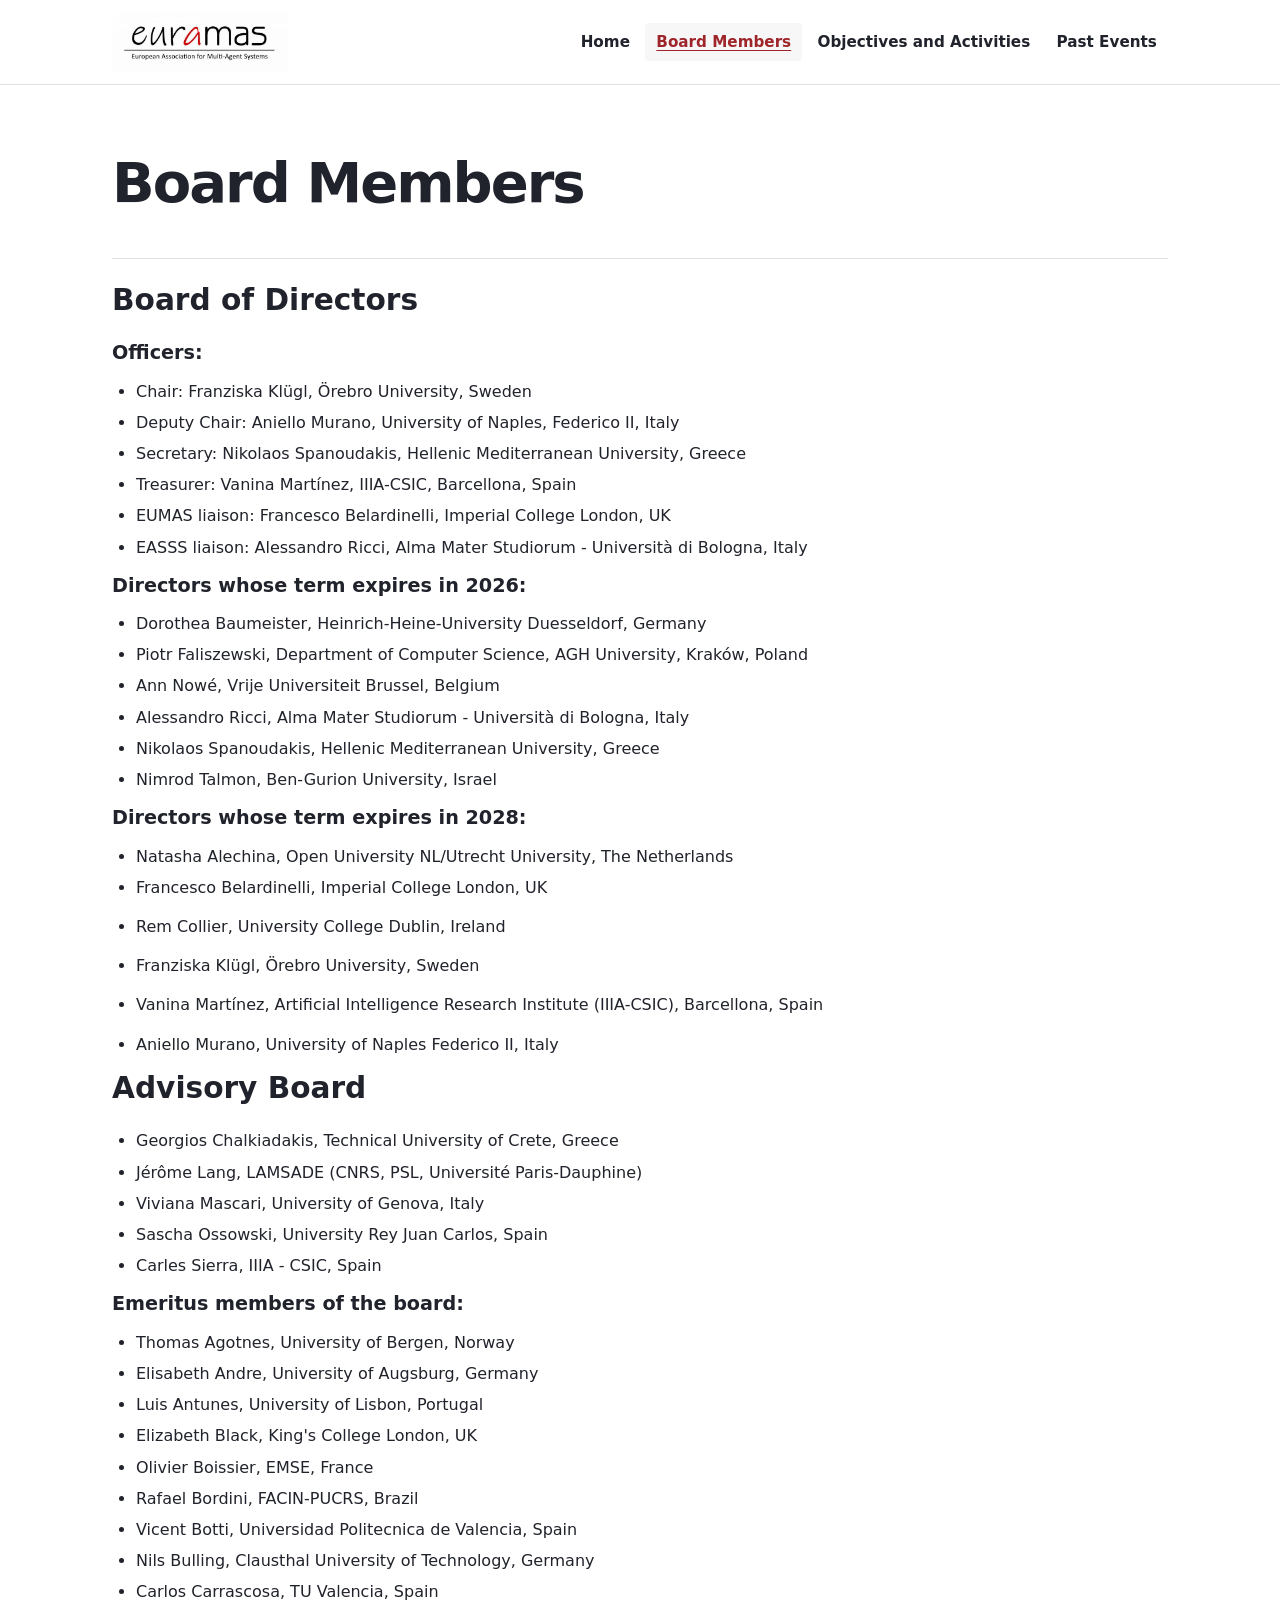
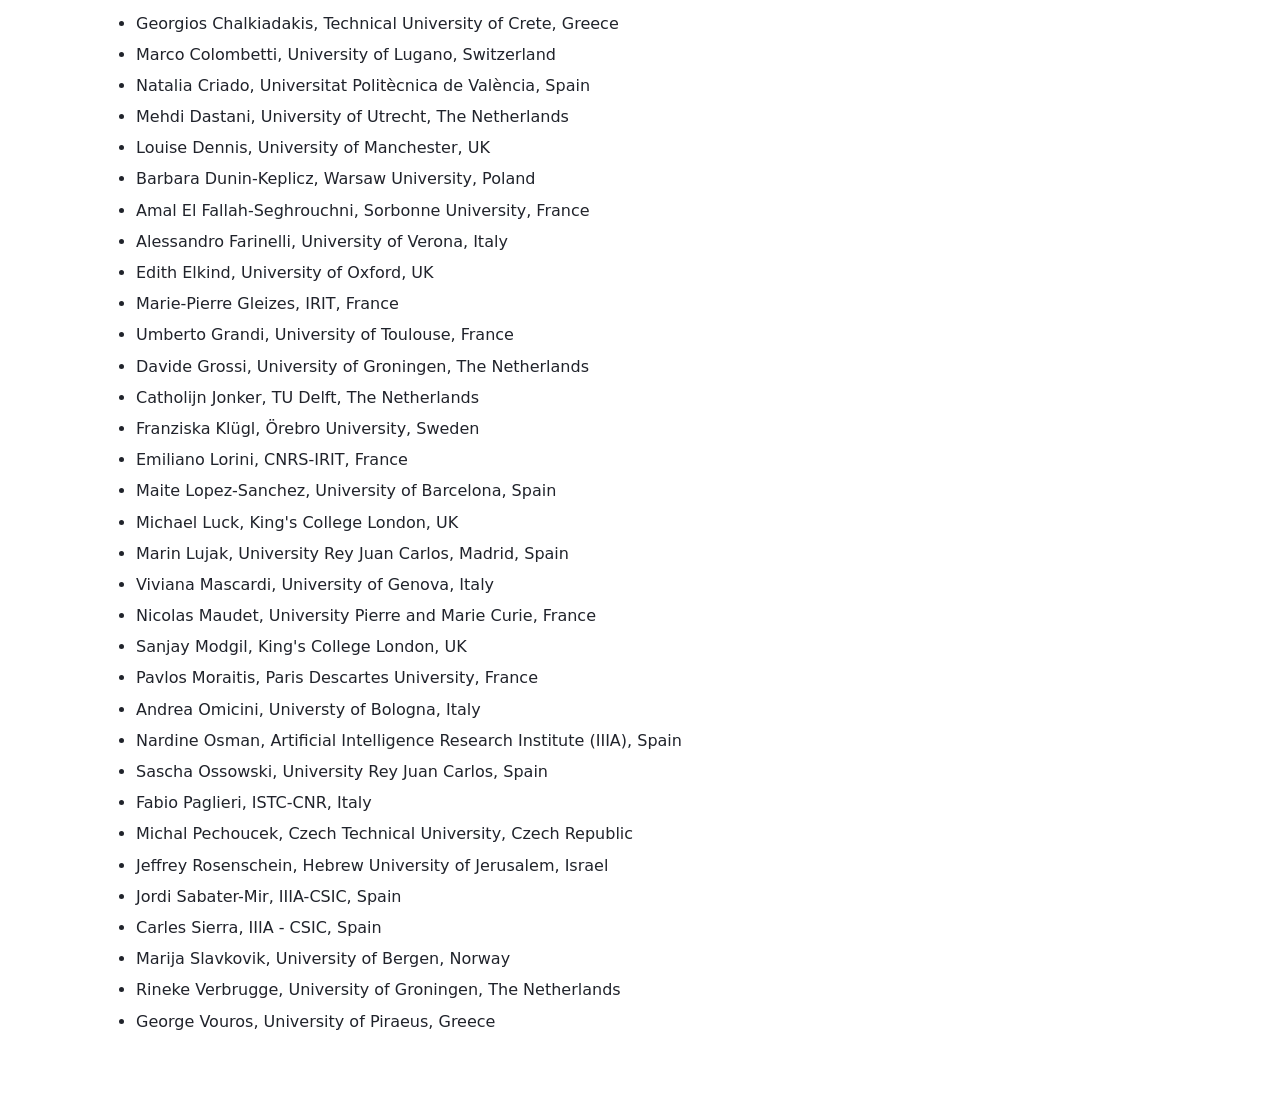
==== commit 06c595a2: "Rebuild EURAMAS as a responsive static site" ====
--- a/board-members.html
+++ b/board-members.html
@@ -1,108 +1,138 @@
-<!DOCTYPE html><html lang="en-US" itemscope itemtype="http://schema.org/WebPage"><head><script nonce="_ns6XnVhCUuFYsxrReEmlQ">window['ppConfig'] = {productName: '6b8ce7c01e3dacd3d2c7a8cd322ff979', deleteIsEnforced:  false , sealIsEnforced:  false , heartbeatRate:  0.5 , periodicReportingRateMillis:  60000.0 , disableAllReporting:  false };(function(){'use strict';function k(a){var b=0;return function(){return b<a.length?{done:!1,value:a[b++]}:{done:!0}}}function l(a){var b=typeof Symbol!="undefined"&&Symbol.iterator&&a[Symbol.iterator];if(b)return b.call(a);if(typeof a.length=="number")return{next:k(a)};throw Error(String(a)+" is not an iterable or ArrayLike");}function m(a,b){var c;b&&!b.done&&(c=a["return"])&&c.call(a)}
-var n=typeof Object.defineProperties=="function"?Object.defineProperty:function(a,b,c){if(a==Array.prototype||a==Object.prototype)return a;a[b]=c.value;return a};function p(a){a=["object"==typeof globalThis&&globalThis,a,"object"==typeof window&&window,"object"==typeof self&&self,"object"==typeof global&&global];for(var b=0;b<a.length;++b){var c=a[b];if(c&&c.Math==Math)return c}throw Error("Cannot find global object");}var q=p(this);
-function r(a,b){if(b)a:{var c=q;a=a.split(".");for(var d=0;d<a.length-1;d++){var e=a[d];if(!(e in c))break a;c=c[e]}a=a[a.length-1];d=c[a];b=b(d);b!=d&&b!=null&&n(c,a,{configurable:!0,writable:!0,value:b})}}r("Object.is",function(a){return a?a:function(b,c){return b===c?b!==0||1/b===1/c:b!==b&&c!==c}});
-r("Array.prototype.includes",function(a){return a?a:function(b,c){var d=this;d instanceof String&&(d=String(d));var e=d.length;c=c||0;for(c<0&&(c=Math.max(c+e,0));c<e;c++){var f=d[c];if(f===b||Object.is(f,b))return!0}return!1}});
-r("String.prototype.includes",function(a){return a?a:function(b,c){if(this==null)throw new TypeError("The 'this' value for String.prototype.includes must not be null or undefined");if(b instanceof RegExp)throw new TypeError("First argument to String.prototype.includes must not be a regular expression");return this.indexOf(b,c||0)!==-1}});function t(a,b,c){a("https://csp.withgoogle.com/csp/proto/"+encodeURIComponent(b),JSON.stringify(c))}function u(){var a;if((a=window.ppConfig)==null?0:a.disableAllReporting)return function(){};var b,c,d,e;return(e=(b=window)==null?void 0:(c=b.navigator)==null?void 0:(d=c.sendBeacon)==null?void 0:d.bind(navigator))!=null?e:v}function v(a,b){var c=new XMLHttpRequest;c.open("POST",a);c.send(b)}
-function w(){var a=(x=Object.prototype)==null?void 0:x.__lookupGetter__("__proto__"),b=y,c=z;return function(){var d=a.call(this),e,f,g,h;t(c,b,{type:"ACCESS_GET",origin:(f=window.location.origin)!=null?f:"unknown",report:{className:(g=d==null?void 0:(e=d.constructor)==null?void 0:e.name)!=null?g:"unknown",stackTrace:(h=Error().stack)!=null?h:"unknown"}});return d}}
-function A(){var a=(B=Object.prototype)==null?void 0:B.__lookupSetter__("__proto__"),b=y,c=z;return function(d){d=a.call(this,d);var e,f,g,h;t(c,b,{type:"ACCESS_SET",origin:(f=window.location.origin)!=null?f:"unknown",report:{className:(g=d==null?void 0:(e=d.constructor)==null?void 0:e.name)!=null?g:"unknown",stackTrace:(h=Error().stack)!=null?h:"unknown"}});return d}}function C(a,b){D(a.productName,b);setInterval(function(){D(a.productName,b)},a.periodicReportingRateMillis)}
-var E="constructor __defineGetter__ __defineSetter__ hasOwnProperty __lookupGetter__ __lookupSetter__ isPrototypeOf propertyIsEnumerable toString valueOf __proto__ toLocaleString x_ngfn_x".split(" "),F=E.concat,G=navigator.userAgent.match(/Firefox\/([0-9]+)\./),H=(!G||G.length<2?0:Number(G[1])<75)?["toSource"]:[],I;if(H instanceof Array)I=H;else{for(var J=l(H),K,L=[];!(K=J.next()).done;)L.push(K.value);I=L}var M=F.call(E,I),N=[];
-function D(a,b){var c=[],d=l(Object.getOwnPropertyNames(Object.prototype)),e=d.next();try{for(;!e.done;e=d.next()){var f=e.value;M.includes(f)||N.includes(f)||c.push(f)}}finally{m(d,e)}e=Object.prototype;d=[];for(f=0;f<c.length;f++){var g=c[f];d[f]={name:g,descriptor:Object.getOwnPropertyDescriptor(Object.prototype,g),type:typeof e[g]}}if(d.length!==0){c=l(d);e=c.next();try{for(;!e.done;e=c.next())N.push(e.value.name)}finally{m(c,e)}var h;t(b,a,{type:"SEAL",origin:(h=window.location.origin)!=null?
-h:"unknown",report:{blockers:d}})}};var O=Math.random(),P=u(),Q=window.ppConfig;Q&&(Q.disableAllReporting||Q.deleteIsEnforced&&Q.sealIsEnforced||O<Q.heartbeatRate&&t(P,Q.productName,{origin:window.location.origin,type:"HEARTBEAT"}));var z=u(),R=window.ppConfig;if(R)if(R.deleteIsEnforced)delete Object.prototype.__proto__;else if(!R.disableAllReporting){var y=R.productName;try{var x,B;Object.defineProperty(Object.prototype,"__proto__",{enumerable:!1,get:w(),set:A()})}catch(a){}}
-(function(){var a=u(),b=window.ppConfig;b&&(b.sealIsEnforced?Object.seal(Object.prototype):b.disableAllReporting||(document.readyState!=="loading"?C(b,a):document.addEventListener("DOMContentLoaded",function(){C(b,a)})))})();}).call(this);
-</script><meta charset="utf-8"><script nonce="_ns6XnVhCUuFYsxrReEmlQ">var DOCS_timing={}; DOCS_timing['sl']=new Date().getTime();</script><script nonce="_ns6XnVhCUuFYsxrReEmlQ">function _DumpException(e) {throw e;}</script><script data-id="_gd" nonce="_ns6XnVhCUuFYsxrReEmlQ">window.WIZ_global_data = {"K1cgmc":"%.@.[null,null,null,[3,1,[1794857387,686814000],4,null,null,null,[1794930118,197343000]],null,25]]","gnD3ee":"%.@.null,null,null,\"https://drive.google.com/viewer/main\"]","nQyAE":{}};</script><script nonce="_ns6XnVhCUuFYsxrReEmlQ">_docs_flag_initialData={"docs-enpi2":true,"atari-esobi":false,"atari-emtpr":false,"atari-eibrm":false,"atari-eipim":false,"atari-etm":false,"atari-mfsnd":10,"docs-text-usc":true,"docs-text-elsmk":false,"docs-text-elsms":false,"atari-bae":false,"docs-text-etsrdpn":false,"docs-text-etsrds":false,"docs-text-endes":false,"docs-text-escpv":true,"docs-text-ecfs":false,"docs-text-eetxp":false,"docs-text-ettctvs":false,"docs-text-escoubs":false,"docs-text-escivs":false,"docs-text-escitrbs":false,"docs-text-epsi":false,"docs-text-esic":false,"docs-text-elss":false,"docs-text-ebrfs":false,"docs-text-etocs":false,"docs-text-eeds":false,"docs-text-esbefr":false,"docs-etshc":false,"docs-efsmsdl":false,"docs-text-eiosmc":false,"docs-text-ebrmkc":false,"docs-text-ehlb":false,"docs-text-dwit":false,"docs-eec":true,"docs-eecac":true,"docs-text-ebwpw":false,"docs-elsp":false,"docs-text-eoblor":false,"docs-esff":false,"docs-text-esprooc":false,"docs-ets":false,"docs-text-eurlsilu":false,"docs-idu":false,"docs-sup":"","docs-dli":false,"docs-liap":"/naLogImpressions","ilcm":{"eui":"AHKXmL3RHZgEJzajoPvV4Q8FiaM6lLstlFQoZd6Caw7E1KqV0nmL85HnPot9jzO3kyLkv4b7_9bx","je":1,"sstu":1794930118194864,"si":"CLHt3eCrj5gDFZVMqwIdi30asQ","gsc":null,"ei":[5703839,5704621,5706832,5706836,5738513,5738529,5743108,5743124,5776501,5776517,14101306,14101502,14101510,14101534,49472063,49472071,49644015,49644023,49769337,49769345,49822921,49822929,49833462,49833470,49842855,49842863,49924706,49924714,50223641,50223649,50266222,50266230,50273528,50273536,50297076,50297084,50561343,50561351,50586962,50586970,71079938,71079946,71085241,71085249,71120968,71120976,71376046,71376054,71387889,71387897,71465947,71465955,71528597,71528605,71530083,71530091,71544834,71544842,71546425,71546433,71658040,71658048,71659813,71659821,71689860,71689868,71710040,71710048,71798420,71798436,71825383,71825391,71855010,71855018,71897827,71897835,71960540,71960548,94327671,94327679,94333153,94333161,94353368,94353376,94386871,94386879,94434257,94434265,94629757,94629765,94692298,94692306,94785229,94785237,94904089,94904097,94918952,94918960,94940194,95022995,95023003,95087186,95087194,95111985,95111993,95112873,95112881,95314802,95314810,99251983,99251991,99368792,99368800,99402331,99402339,99440853,99440861,99457807,99457815,101492731,101492739,101519280,101519288,101562406,101562414,101631191,101631199,101687117,101687125,101836971,101836979,101837416,101837424,101860667,101860675,101887674,101887682,101889043,101889051,101917185,101917193,101933491,101933499,102030642,102030650,102059541,102059549,102070930,102070938,102146687,102146695,102161447,102161455,102178402,102178410,102198282,102198290,102244489,102244497,102280628,102280636,102287284,102287292,102343380,102343388,102402679,102402687,102469860,102469868,102517339,102517344,102548521,102548529,102673375,102685384,102685389,102685929,102685934,102718396,102721215,102721220,102727402,102727407,102761474,102761479,102762315,102762323,102783509,102783517,102787563,102807790,102807798,102867835,102867843,102883758,102883766,102902848,102902856,102903660,102903668,102909750,102909755,102925819,102925827,102926523,102926531,102932587,102932595,102944189,102944194,102944268,102944273,102944503,102944508,102944582,102944587,102944680,102944685,102944785,102944790,102956685,102956693,102972669,102972677,102988272,102988277,102988402,102988407,102988695,102988700,102988929,102988934,103011418,103011426,103163044,103163052,103176010,103176018,103276092,103285966,103285974,103286273,103286281,103286444,103286452,103288306,103288314,103289103,103289108,103289273,103289278,103326407,103326415,103343830,103343838,104530130,104573899,104573907,104575332,104575337,104575491,104575496,104575691,104575696,104575894,104615595,104615603,104699504,104699512,104761751,104761759,104794443,104794451,104842348,104842353,104907811,104907819,104976617,104976625,104983169,104983177,105082097,105082105,105083748,105083756,105087788,105087796,105125317,105125325,105180894,105180902,105283687,105283695,105292835,105292843,105346285,105346293,105360418,105360426,105373824,105373832,105393811,105393819,105439171,105439179,115511323,115511328,115601129,115601137,115626439,115626447,115669258,115669266,115779821,115779829,115780458,115780466,115818444,115818449,115821407,115821415,115854768,115854776,115909741,115909749,115955813,115955818,116062710,116062718,116068898,116068906,116176809,116176817,116221334,116221342,116276461,116276469,116372477,116372485,116400336,116400344,116416034,116416042,116418147,116418155,116425644,116538516,116538524,116567571,116567576,116609471,116609479,116699509,116699517,116756943,116756951,116783822,116783827,116840681,116840686,116901222,116901230,116901303,116901311,116902106,116902114,116902146,116902154,116907270,116907278,116908636,116908644,116908917,116908925,116909050,116909058,116909411,116909419,116909964,116909972,116910125,116910133,116920064,116920072,116920556,116920564,116929413,116929421,116980487,116980495,116981668,116981676,116982191,116982199,116982753,116982761,116983095,116983103,116984628,116984636,116988124,116988132,117010933,117010941,117205527,117205535,117223999,117224007,117268957,117268965,117283949,117283954,117286791,117286799,117290330,117290338,117309374,117309382,117410074,117457958,117457966,117503217,117503225,117504383,117504391,117547661,117547669,117668252,117668260,117848254,117895900,117895908,118094558,118094563,118098249,118098257,118110574,118110582,118144992,118145000,118171121,118237135,118237143,118281144,118281152,118285275,118291766,118291774,118367937,118367945,118368676,118368684,118417364,118417372,118484679,118484687,118961008,118961016,119022332,119022340,119096461,119096469,119109774,119109782,119208439,119208447,119209377,119346325,119367357,119367362,119528382,119528390,119530260,119530268,119566028,119566036,119595147,119595155,119605190,119605198,119667272,119667280,119671790,119671798,119702549,119702557,119765493,119765501,119770545,119770553,119771791,119771799,119870000,119870008,120049151,120049159,120050660,120050668,120175627,120175635,120176285,120176293,120493132,120493140,120619846,120619851,120650583,120650591,120730671,120730676,120735852,120735857,120773177,120773182,120797077,120797085,120812978,120900452,120900460,120982382,120982390,121110331,121110336,121123431,121123436,121172911,121191812,121191820,121286207,121286215,121307198,121307206,121346120,121346125,121372721,121377918,121377926,121381303,121381308,121381960,121383007,121406244,121406252,121431603,121431611,121442235,121442240,123364526,123364613,123364618,123477306,123769303,123769311,123948585,123948593,123948931,123948939],"crc":0,"cvi":[]},"docs-ccdil":false,"docs-eil":true,"info_params":{},"buildLabel":"editors.sites-viewer-frontend_20261111.01_p0","docs-show_debug_info":false,"atari-jefp":"/_/view/jserror","docs-jern":"view","atari-rhpp":"/_/view","docs-ciusdft":false,"docs-ecuach":false,"docs-cclt":2033,"docs-ecci":true,"docs-esi":false,"docs-efypr":true,"docs-eyprp":true,"docs-li":"104240","docs-trgthnt":"","docs-etmhn":false,"docs-thnt":"","docs-hdet":["nMX17M8pQ0kLUkpsP190WPbQDRJQ","17hED8kG50kLUkpsP190TThQn3DA","BDNZR4PXx0kLUkpsP190SJtNPkYt","Etj5wJCQk0kLUkpsP190NwiL8UMa","xCLbbDUPA0kLUkpsP190XkGJiPUm","2NUkoZehW0kLUkpsP190UUNLiXW9","yuvYtd5590kLUkpsP190Qya5K4UR","ZH4rzt2uk0kLUkpsP190UDkF5Bkq","uQUQhn57A0kLUkpsP190WHoihP41","93w8zoRF70kLUkpsP190TxXbtSeV","fAPatjr1X0kLUkpsP190SaRjNRjw","T4vgqqjK70kLUkpsP190ScPehgAW","JyFR2tYWZ0kLUkpsP190Rn3HzkxT","ufXj7vmeJ0kLUkpsP190QURhvJn2","KFks7UeZ30kLUkpsP190UUMR6cvh","LcTa6EjeC0kLUkpsP190RKgvW5qi","s3UFcjGjt0kLUkpsP190Z45ftWRr","o99ewBQXy0kLUkpsP190Nq2qr6tf","PHVyy5uSS0kLUkpsP190SUsYo8gQ","yZn21akid0iSFTCbiEB0WPiGEST3","h2TtqzmQF0kLUkpsP190YPJiQt7p","MZi9vb5UC0kLUkpsP190ReUhvVjy","dSR6SPjB80kLUkpsP190Y3xHa9qA","Bz6B7VmLu0kLUkpsP190W3FeobP7","AiLoubzsd0kLUkpsP190XtYNPgYT","2J3DVQoVh0kLUkpsP190R5wShSrC","MLmbZasLS0kLUkpsP190YHf6Zjsf","LjsdWFqUn0kLUkpsP190TwXBLtsw","S1T4ezMsZ0kLUkpsP190U6GfQUxi","LwAAPYPwi0kLUkpsP190TR4aaiFR","zZpS7TtwA0kLUkpsP190SJfhmHn8","LqadmuFLc0kLUkpsP190VqMgRe9G","6t7XcXcN50kLUkpsP190RiQUG9W5","PyRpJWvnF0kLUkpsP190X6czxBQU","oiu5UhKXt0kLUkpsP190XWFatA4U","MbCqiCTik0kLUkpsP190XpDkFpKL","m3m67mpQU0kLUkpsP190RpzeM6tt","WKyXQmUiJ0kLUkpsP190WtAghmdt","Nf2nd9NhF0kLUkpsP190REtRKaUF","fjqF9C7Mg0kLUkpsP190WGtWAuX2","cb1fdvu6p0kLUkpsP190U5AywQpZ","43PL8e9wN0kLUkpsP190PfUhabvT","q4iJ7XzP90kLUkpsP190TZxmiBwc","n7KMJ1qFh0kLUkpsP190QMptD4uS","gdXR6HiZh0kLUkpsP190TjP3jZNf","N5u4VeWhx0iSFTCbiEB0VUTNdX6g","XM16tjwrD0iSFTCbiEB0NfzvTeuU","ybYTJk1eD0iSFTCbiEB0QV4rkzSF","TgXar1TSG0iSFTCbiEB0SsXMaKuP","JYfGDkExa0iSFTCbiEB0TTQnEDtH","2i9JBUZ3w0iSFTCbiEB0RytbUoNq","pgvTVXNKa0iSFTCbiEB0ShqmBTMR","NsVnd81bW0iSFTCbiEB0RhcXEK9M","rTQirATnb0iSFTCbiEB0W5cPcA7D","wNyww2Syr0iSFTCbiEB0Pzsbemba","DVdpfbqGj0iSFTCbiEB0RP4dMdFg","WKN3dsuG20iSFTCbiEB0NtEYhMK7","S5iPRteXX0iSFTCbiEB0YkMazE6h","6hmou1AcB0iSFTCbiEB0R9rZWXdz","wvo4NcLUj0iSFTCbiEB0Tt7mcVxE","rMLvYG5Cd0iSFTCbiEB0VMB6o5sk","EnxXFzAMR0iSFTCbiEB0NxWnFJEU","4SFrbzo420iSFTCbiEB0W7wu3rzt","Nr7mDWodK0iSFTCbiEB0Ruynrudk","pSnfxxWWp0iSFTCbiEB0RaiP6PBc","WMpW1Q5dP0iSFTCbiEB0WLWPn6Po","jcCQV72Dw0iSFTCbiEB0XjAwaUST","q1LkrPa7u0iSFTCbiEB0VHo7zVhn","rTcCMw3BM0mHq3jmV6o0RHeAExRK","HUYzfGVRa0mHq3jmV6o0Uxe2caXK","1XYMmM1Cu0mHq3jmV6o0Z3pEi8xm","xHhMJiXiV0mHq3jmV6o0WB8WinyM","xwSFpxEiU0mHq3jmV6o0PcnvcKmd","4MBkBg26q0mHq3jmV6o0QeKPRMpY","y5g8iW2T80mHq3jmV6o0Nr8SAj4C","W9YRKy3Lb0iSFTCbiEB0Xfs1EfPr","Ed3nhrN8D0iSFTCbiEB0RN4bJ53y","zxDKY7PC10iSFTCbiEB0UDYPJwDZ","bhEyDmbwi0mHq3jmV6o0TngCF1v2","6rKYZ6uHA0mHq3jmV6o0TeDZjgB8","71Deousgx0mHq3jmV6o0WXBQiyzi","sVEZbUAa70mHq3jmV6o0TNq1M7FF","8ZPFZT5nG0mHq3jmV6o0PJ5yoVh4","LDuvzP2Bd0mHq3jmV6o0TwNPVpW8","P55v8p4Lk0mHq3jmV6o0VjggjHMV","QqnZoz9ko0mHq3jmV6o0QskzBcHn","Nq8mdjdGg0mHq3jmV6o0WShxQA39","iQNA6mEJy0mHq3jmV6o0Q2iGT9fW","sNcbk2hJ80mHq3jmV6o0VbqaovQb","Th1mzDL8q0mHq3jmV6o0Sm16yc1b","6nr31z9Wv0mERqSGkGf0VhuvAXWC","RLHeYNm410mERqSGkGf0Y817EUFK","vmx68XtfJ0mERqSGkGf0RCUBfsQr","687J7yD1q0mERqSGkGf0RVmMYHo1","qwhWQy8Zi0mERqSGkGf0W2tdypUF","wF8Sk241e0mERqSGkGf0YNtN6gpV","ijUhdx2QN0mERqSGkGf0TSD26iBJ","3iBLaMnuG0mERqSGkGf0VdY8XuLS","cFR77YEGo0iSFTCbiEB0PcMDWjX2","evUYuNCS80mERqSGkGf0Psi8j3Dw","soWncRV7C0mERqSGkGf0PZheXrWA","TvjoiCaar0mERqSGkGf0S9qS5adj","txL54xWLC0mERqSGkGf0XoEGTvCu","MP3EsW1un0mERqSGkGf0QDkfTxat","N1q4Y3fqz0mERqSGkGf0W1oPWWoc","pnKWhXiJi0mERqSGkGf0RDJejrBm","uLoGBsxEp0mERqSGkGf0Umz4HBC5","zu73Bdvrn0mERqSGkGf0P7FS5ZnG","KwaNot15n0mERqSGkGf0UnBhGVoK","eCHWxyhvo0mERqSGkGf0RJfZmQ1f","aWZA9kUWi0mERqSGkGf0RtY99iNR","ffZmMGtYT0suK1NZr2K0QUxSzEMN","NagbcZWyB0suK1NZr2K0SJmfmJ3n","KMcLKvubv0suK1NZr2K0PLMUJ7zr","a13ejFS5i0suK1NZr2K0WzewY5tP","pZ1hXv7ve0suK1NZr2K0U5qoNhyU","pwLDucJZU0ezFcgqx310NgtmYpbV","TCKDVQ6J0Bn3gbW4AcZC0PQKypCa","Z7vabQzZ0Bn3gbW4AcZC0TfvmSab","UUNcLtsso0mERqSGkGf0Uwg2tMZa","fznmScpy0Bn3gbW4AcZC0Vie7eK1","6GS1wg3f0Bn3gbW4AcZC0Sr5APMj","wYCZkqoz10fBWirfAym0S1sADKbJ"],"docs-hunds":false,"docs-hae":"PROD","docs-ehn":false,"docs-epq":true,"docs-upap":"/_/view/prefs","docs-eupub":true}; _docs_flag_cek= null ; if (window['DOCS_timing']) {DOCS_timing['ifdld']=new Date().getTime();}</script><meta name="viewport" content="width=device-width, initial-scale=1"><meta http-equiv="X-UA-Compatible" content="IE=edge"><meta name="referrer" content="origin"><link rel="icon" href="assets/6490c77a9842cd0f6935.ico"><meta property="og:title" content="European Association for Multi-Agent Systems - Board members"><meta property="og:type" content="website"><meta property="og:url" content="https://sites.google.com/view/euramas/board-members"><meta property="og:description" content="
-"><meta itemprop="name" content="European Association for Multi-Agent Systems - Board members"><meta itemprop="description" content="
-"><meta itemprop="url" content="https://sites.google.com/view/euramas/board-members"><meta itemprop="thumbnailUrl" content="assets/8febfdae23dbfa3d8e87.jpg"><meta itemprop="image" content="assets/8febfdae23dbfa3d8e87.jpg"><meta itemprop="imageUrl" content="assets/8febfdae23dbfa3d8e87.jpg"><meta property="og:image" content="assets/8febfdae23dbfa3d8e87.jpg"><link href="assets/c395d3541794ac96f6d3.css" rel="stylesheet" nonce="d04_o18hCt6tYL-68pVLBg"><link href="assets/b688b83af2919bc9a76d.css" rel="stylesheet" nonce="d04_o18hCt6tYL-68pVLBg"><link href="assets/6c31d563e14797d8606c.css" rel="stylesheet" nonce="d04_o18hCt6tYL-68pVLBg"><style nonce="d04_o18hCt6tYL-68pVLBg">@media only screen and (max-width: 479px){.jW0mOd{font-size: 16.0pt;}}@media only screen and (min-width: 480px) and (max-width: 767px){.jW0mOd{font-size: 17.0pt;}}@media only screen and (min-width: 768px) and (max-width: 1279px){.jW0mOd{font-size: 17.0pt;}}@media only screen and (min-width: 1280px){.jW0mOd{font-size: 17.0pt;}}@media only screen and (max-width: 479px){.jwAKzb{font-size: 19.0pt;}}@media only screen and (min-width: 480px) and (max-width: 767px){.jwAKzb{font-size: 21.0pt;}}@media only screen and (min-width: 768px) and (max-width: 1279px){.jwAKzb{font-size: 23.0pt;}}@media only screen and (min-width: 1280px){.jwAKzb{font-size: 23.0pt;}}</style><script nonce="_ns6XnVhCUuFYsxrReEmlQ">(function() {var img = new Image().src = "https://ssl.gstatic.com/atari/images/results-not-loaded.svg";})();</script><link rel="stylesheet" href="assets/a63d874e1b8f866d19bc.css" data-id="_cl" nonce="d04_o18hCt6tYL-68pVLBg"><script nonce="_ns6XnVhCUuFYsxrReEmlQ"></script><title>European Association for Multi-Agent Systems - Board members</title><style jsname="ptDGoc" nonce="d04_o18hCt6tYL-68pVLBg">.M63kCb{background-color: rgba(255,255,255,1);}.OUGEr{color: rgba(33,33,33,1);}.duRjpb .OUGEr{color: rgba(33,33,33,1);}.JYVBee .OUGEr{color: rgba(33,33,33,1);}.OmQG5e .OUGEr{color: rgba(33,33,33,1);}.iwQgFb{background-color: rgba(0,0,0,0.150000006);}.ySLm4c{font-family: 'Open Sans', sans-serif;}.CbiMKe{background-color: rgba(48,48,51,1);}.qeLZfd .zfr3Q{color: rgba(33,33,33,1);}.qeLZfd .qnVSj{color: rgba(33,33,33,1);}.qeLZfd .Glwbz{color: rgba(33,33,33,1);}.qeLZfd .dhtgD:hover{color: rgba(33,33,33,0.8500000238);}.qeLZfd .iwQgFb{background-color: rgba(0,0,0,0.150000006);}.qeLZfd .OUGEr{color: rgba(33,33,33,1);}.qeLZfd:before{background-color: rgba(225,223,219,1); display: block;}.lQAHbd .zfr3Q{color: rgba(225,223,219,1);}.lQAHbd .qnVSj{color: rgba(225,223,219,1);}.lQAHbd .Glwbz{color: rgba(225,223,219,1);}.lQAHbd .duRjpb{color: rgba(187,183,175,1);}.lQAHbd .qLrapd{color: rgba(187,183,175,1);}.lQAHbd .JYVBee{color: rgba(187,183,175,1);}.lQAHbd .aHM7ed{color: rgba(187,183,175,1);}.lQAHbd .OmQG5e{color: rgba(187,183,175,1);}.lQAHbd .NHD4Gf{color: rgba(187,183,175,1);}.lQAHbd .dhtgD:hover{color: rgba(255,255,255,0.5);}.lQAHbd .iwQgFb{background-color: rgba(255,255,255,0.150000006);}.lQAHbd .OUGEr{color: rgba(225,223,219,1);}.lQAHbd .duRjpb .OUGEr{color: rgba(187,183,175,1);}.lQAHbd .JYVBee .OUGEr{color: rgba(187,183,175,1);}.lQAHbd .OmQG5e .OUGEr{color: rgba(187,183,175,1);}.lQAHbd .CbiMKe{background-color: rgba(255,255,255,1);}.lQAHbd:before{background-color: rgba(48,48,51,1); display: block;}.cJgDec .zfr3Q{color: rgba(225,223,219,1);}.cJgDec .zfr3Q .OUGEr{color: rgba(225,223,219,1);}.cJgDec .qnVSj{color: rgba(225,223,219,1);}.cJgDec .Glwbz{color: rgba(225,223,219,1);}.cJgDec .qLrapd{color: rgba(225,223,219,1);}.cJgDec .aHM7ed{color: rgba(225,223,219,1);}.cJgDec .NHD4Gf{color: rgba(225,223,219,1);}.cJgDec .IFuOkc:before{background-color: rgba(33,33,33,1); opacity: 0; display: block;}.O13XJf{height: 360px; padding-bottom: 60px; padding-top: 60px;}.O13XJf .IFuOkc{background-color: rgba(48,48,51,1); background-image: url(assets/219188db4fa6ebfe96c5.jpg);}.nyKByd.O13XJf .IFuOkc:after{background-color: transparent; opacity: 0.3; display: block;}.O13XJf .IFuOkc:before{background-color: rgba(33,33,33,1); opacity: 0.5; display: block;}.O13XJf .zfr3Q{color: rgba(255,255,255,1);}.O13XJf .qnVSj{color: rgba(255,255,255,1);}.O13XJf .Glwbz{color: rgba(255,255,255,1);}.O13XJf .duRjpb{color: rgba(255,255,255,1);}.O13XJf .qLrapd{color: rgba(255,255,255,1);}.O13XJf .JYVBee{color: rgba(255,255,255,1);}.O13XJf .aHM7ed{color: rgba(255,255,255,1);}.O13XJf .OmQG5e{color: rgba(255,255,255,1);}.O13XJf .NHD4Gf{color: rgba(255,255,255,1);}.O13XJf .lkHyyc:before{border-color: rgba(255,255,255,1); border-radius: 20px; border-style: solid; border-width: 8px; display: block;}.tpmmCb .zfr3Q{color: rgba(48,48,51,1);}.tpmmCb .zfr3Q .OUGEr{color: rgba(48,48,51,1);}.tpmmCb .qnVSj{color: rgba(48,48,51,1);}.tpmmCb .Glwbz{color: rgba(48,48,51,1);}.tpmmCb .qLrapd{color: rgba(48,48,51,1);}.tpmmCb .aHM7ed{color: rgba(48,48,51,1);}.tpmmCb .NHD4Gf{color: rgba(48,48,51,1);}.tpmmCb .IFuOkc:before{background-color: rgba(255,255,255,1); display: block;}.tpmmCb .lkHyyc:before{border-color: rgba(48,48,51,1); display: block;}.tpmmCb .Wew9ke{fill: rgba(48,48,51,1);}.dhtgD:hover{color: rgba(33,33,33,0.6999999881);}.dhtgD:active{color: rgba(33,33,33,0.6999999881);}.Zjiec{color: rgba(192,189,184,1); font-family: Montserrat, sans-serif; font-size: 20pt; font-weight: 700; letter-spacing: 0px; line-height: 1.33; padding-bottom: 24px; padding-left: 48px; padding-right: 24px; padding-top: 13px;}.XMyrgf{margin-top: 0px; margin-left: 48px; margin-bottom: 24px; margin-right: 24px;}.TlfmSc{color: rgba(255,255,255,1); font-family: Montserrat, sans-serif; font-size: 18pt; font-weight: 700; letter-spacing: 0px;}.Mz8gvb{color: rgba(255,255,255,1);}.zDUgLc{background-color: rgba(27,27,27,1);}.QTKDff.chg4Jd:focus{background-color: rgba(255,255,255,0.1199999973);}.YTv4We{color: rgba(192,189,184,1);}.YTv4We:hover:before{background-color: rgba(255,255,255,0.1199999973); display: block;}.YTv4We.chg4Jd:focus:before{border-color: rgba(255,255,255,0.3600000143); display: block;}.eWDljc{background-color: rgba(27,27,27,1);}.eWDljc .hDrhEe{padding-left: 8px;}.ZXW7w{color: rgba(189,189,189,1); opacity: 1;}.PsKE7e{color: rgba(189,189,189,1); font-family: 'Open Sans', sans-serif; font-size: 11pt; font-weight: 400;}.lhZOrc{background-color: rgba(58,57,56,1); color: rgba(225,223,219,1); font-weight: 700;}.hDrhEe:hover{color: rgba(255,255,255,1);}.M9vuGd{color: rgba(225,223,219,1); font-weight: 700;}.jgXgSe:hover{color: rgba(255,255,255,1);}.j10yRb:hover{color: rgba(255,255,255,1);}.j10yRb.chg4Jd:focus:before{border-color: rgba(255,255,255,0.3600000143); display: block;}.tCHXDc{color: rgba(189,189,189,1);}.iWs3gf.chg4Jd:focus{background-color: rgba(189,189,189,0.1199999973);}.wgxiMe{background-color: rgba(27,27,27,1);}.fOU46b .TlfmSc{color: rgba(255,255,255,1);}.fOU46b .KJll8d{background-color: rgba(255,255,255,1);}.fOU46b .Mz8gvb{color: rgba(255,255,255,1);}.fOU46b .Mz8gvb.chg4Jd:focus:before{border-color: rgba(255,255,255,1); display: block;}.fOU46b .qV4dIc{color: rgba(255,255,255,0.8700000048);}.fOU46b .jgXgSe:hover{color: rgba(255,255,255,1);}.fOU46b .M9vuGd{color: rgba(255,255,255,1);}.fOU46b .tCHXDc{color: rgba(255,255,255,0.8700000048);}.fOU46b .iWs3gf.chg4Jd:focus{background-color: rgba(255,255,255,0.1199999973);}.fOU46b .G8QRnc .Mz8gvb{color: rgba(0,0,0,0.8000000119);}.fOU46b .G8QRnc .Mz8gvb.chg4Jd:focus:before{border-color: rgba(0,0,0,0.8000000119); display: block;}.fOU46b .G8QRnc .ZXW7w{color: rgba(0,0,0,0.8000000119);}.fOU46b .G8QRnc .TlfmSc{color: rgba(0,0,0,0.8000000119);}.fOU46b .G8QRnc .KJll8d{background-color: rgba(0,0,0,0.8000000119);}.fOU46b .G8QRnc .qV4dIc{color: rgba(0,0,0,0.6399999857);}.fOU46b .G8QRnc .jgXgSe:hover{color: rgba(0,0,0,0.8199999928);}.fOU46b .G8QRnc .M9vuGd{color: rgba(0,0,0,0.8199999928);}.fOU46b .G8QRnc .tCHXDc{color: rgba(0,0,0,0.6399999857);}.fOU46b .G8QRnc .iWs3gf.chg4Jd:focus{background-color: rgba(0,0,0,0.1199999973);}.fOU46b .usN8rf .Mz8gvb{color: rgba(0,0,0,0.8000000119);}.fOU46b .usN8rf .Mz8gvb.chg4Jd:focus:before{border-color: rgba(0,0,0,0.8000000119); display: block;}.fOU46b .usN8rf .ZXW7w{color: rgba(0,0,0,0.8000000119);}.fOU46b .usN8rf .TlfmSc{color: rgba(0,0,0,0.8000000119);}.fOU46b .usN8rf .KJll8d{background-color: rgba(0,0,0,0.8000000119);}.fOU46b .usN8rf .qV4dIc{color: rgba(0,0,0,0.6399999857);}.fOU46b .usN8rf .jgXgSe:hover{color: rgba(0,0,0,0.8199999928);}.fOU46b .usN8rf .M9vuGd{color: rgba(0,0,0,0.8199999928);}.fOU46b .usN8rf .tCHXDc{color: rgba(0,0,0,0.6399999857);}.fOU46b .usN8rf .iWs3gf.chg4Jd:focus{background-color: rgba(0,0,0,0.1199999973);}.fOU46b .aCIEDd .qV4dIc{color: rgba(33,33,33,1);}.fOU46b .aCIEDd .TlfmSc{color: rgba(33,33,33,1);}.fOU46b .aCIEDd .KJll8d{background-color: rgba(33,33,33,1);}.fOU46b .aCIEDd .ZXW7w{color: rgba(33,33,33,1);}.fOU46b .aCIEDd .jgXgSe:hover{color: rgba(33,33,33,1); opacity: 0.82;}.fOU46b .aCIEDd .Mz8gvb{color: rgba(33,33,33,1);}.fOU46b .aCIEDd .tCHXDc{color: rgba(33,33,33,1);}.fOU46b .aCIEDd .iWs3gf.chg4Jd:focus{background-color: rgba(33,33,33,0.1199999973);}.fOU46b .a3ETed .qV4dIc{color: rgba(225,223,219,1);}.fOU46b .a3ETed .TlfmSc{color: rgba(225,223,219,1);}.fOU46b .a3ETed .KJll8d{background-color: rgba(225,223,219,1);}.fOU46b .a3ETed .ZXW7w{color: rgba(225,223,219,1);}.fOU46b .a3ETed .jgXgSe:hover{color: rgba(225,223,219,1); opacity: 0.82;}.fOU46b .a3ETed .Mz8gvb{color: rgba(225,223,219,1);}.fOU46b .a3ETed .tCHXDc{color: rgba(225,223,219,1);}.fOU46b .a3ETed .iWs3gf.chg4Jd:focus{background-color: rgba(225,223,219,0.1199999973);}@media only screen and (min-width: 1280px){.XeSM4.b2Iqye.fOU46b .LBrwzc .tCHXDc{color: rgba(255,255,255,0.8700000048);}}.XeSM4.b2Iqye.fOU46b .LBrwzc .iWs3gf.chg4Jd:focus{background-color: rgba(255,255,255,0.1199999973);}@media only screen and (min-width: 1280px){.KuNac.b2Iqye.fOU46b .tCHXDc{color: rgba(0,0,0,0.6399999857);}}.KuNac.b2Iqye.fOU46b .iWs3gf.chg4Jd:focus{background-color: rgba(0,0,0,0.1199999973);}.fOU46b .zDUgLc{opacity: 0;}.LBrwzc .ZXW7w{color: rgba(0,0,0,1);}.LBrwzc .KJll8d{background-color: rgba(0,0,0,1);}.GBy4H .ZXW7w{color: rgba(255,255,255,1);}.GBy4H .KJll8d{background-color: rgba(255,255,255,1);}.eBSUbc{background-color: rgba(27,27,27,1); color: rgba(255,255,255,0.6999999881);}.BFDQOb:hover{color: rgba(225,223,219,1);}.ImnMyf{background-color: rgba(255,255,255,1); color: rgba(33,33,33,1);}.Vs12Bd{background-color: rgba(225,223,219,1); color: rgba(33,33,33,1);}.S5d9Rd{background-color: rgba(48,48,51,1); color: rgba(225,223,219,1);}.zfr3Q{color: rgba(33,33,33,1); font-family: 'Open Sans', sans-serif; font-size: 12pt; font-weight: 400; line-height: 1.75; margin-top: 15px;}.qnVSj{color: rgba(33,33,33,1);}.Glwbz{color: rgba(33,33,33,1);}.duRjpb{color: rgba(33,33,33,1); font-family: Montserrat, sans-serif; font-size: 29pt; font-weight: 700; letter-spacing: -1px; line-height: 1.44; margin-top: 25px;}.Ap4VC{margin-bottom: -20px;}.qLrapd{color: rgba(33,33,33,1);}.JYVBee{color: rgba(33,33,33,1); font-family: Montserrat, sans-serif; font-size: 20pt; font-weight: 400; line-height: 1.56; margin-top: 10px;}.CobnVe{margin-bottom: -10px;}.aHM7ed{color: rgba(33,33,33,1);}.OmQG5e{color: rgba(33,33,33,1); font-family: 'Open Sans', sans-serif; font-size: 13pt; font-weight: 700; line-height: 1.75; margin-top: 16px;}.GV3q8e{margin-bottom: -16px;}.NHD4Gf{color: rgba(33,33,33,1);}.LB7kq .duRjpb{font-size: 54pt; font-weight: 700; letter-spacing: -0.6px; line-height: 1.11; margin-top: 35px;}.LB7kq .lkHyyc{padding-bottom: 44px; padding-left: 56px; padding-right: 56px; padding-top: 44px;}@media only screen and (min-width: 480px) and (max-width: 767px){.LB7kq .lkHyyc{padding-bottom: 30px; padding-top: 30px;}}@media only screen and (max-width: 479px){.LB7kq .lkHyyc{padding-bottom: 20px; padding-left: 10px; padding-right: 10px; padding-top: 20px;}}.LB7kq .JYVBee{font-size: 38pt; font-weight: 400; letter-spacing: -1px; line-height: 1.11; margin-top: 20px;}@media only screen and (max-width: 479px){.LB7kq .duRjpb{font-size: 35pt;}}@media only screen and (min-width: 480px) and (max-width: 767px){.LB7kq .duRjpb{font-size: 46pt;}}@media only screen and (max-width: 479px){.LB7kq .JYVBee{font-size: 26pt;}}@media only screen and (min-width: 480px) and (max-width: 767px){.LB7kq .JYVBee{font-size: 33pt;}}.O13XJf{height: 360px; padding-bottom: 60px; padding-top: 60px;}@media only screen and (min-width: 480px) and (max-width: 767px){.O13XJf{height: 320px; padding-bottom: 60px; padding-top: 60px;}}@media only screen and (max-width: 479px){.O13XJf{height: 250px; padding-bottom: 55px; padding-top: 55px;}}.SBrW1{height: 540px;}@media only screen and (min-width: 480px) and (max-width: 767px){.SBrW1{height: 540px;}}@media only screen and (max-width: 479px){.SBrW1{height: 400px;}}.Wew9ke{fill: rgba(225,223,219,1);}.gk8rDe{height: 200px; padding-bottom: 46px; padding-top: 60px;}.gk8rDe .zfr3Q{color: rgba(0,0,0,1);}.gk8rDe .duRjpb{color: rgba(33,33,33,1); font-size: 40pt;}.gk8rDe .qLrapd{color: rgba(33,33,33,1);}.gk8rDe .JYVBee{color: rgba(33,33,33,1); font-size: 27pt; line-height: 1.35; margin-top: 10px;}.gk8rDe .aHM7ed{color: rgba(33,33,33,1);}.gk8rDe .OmQG5e{color: rgba(33,33,33,1);}.gk8rDe .NHD4Gf{color: rgba(33,33,33,1);}.gk8rDe .lkHyyc{padding-bottom: 0; padding-top: 0;}@media only screen and (max-width: 479px){.gk8rDe .duRjpb{font-size: 27pt;}}@media only screen and (min-width: 480px) and (max-width: 767px){.gk8rDe .duRjpb{font-size: 34pt;}}@media only screen and (max-width: 479px){.gk8rDe .JYVBee{font-size: 20pt;}}@media only screen and (min-width: 480px) and (max-width: 767px){.gk8rDe .JYVBee{font-size: 24pt;}}@media only screen and (min-width: 480px) and (max-width: 767px){.gk8rDe{padding-top: 45px;}}@media only screen and (max-width: 479px){.gk8rDe{padding-bottom: 0px; padding-top: 30px;}}.dhtgD{text-decoration: underline;}.JzO0Vc{background-color: rgba(27,27,27,1); width: 250px;}@media only screen and (min-width: 1280px){.JzO0Vc{border-color: rgba(0,0,0,0.150000006); border-right-style: solid; border-right-width: 1px; padding-top: 57px;}}.TlfmSc{font-family: Montserrat, sans-serif; font-size: 18pt; font-weight: 700; letter-spacing: 0px;}.PsKE7e{font-family: 'Open Sans', sans-serif; font-size: 11pt;}.IKA38e{line-height: 1.42;}.hDrhEe{padding-bottom: 13px; padding-top: 13px;}.hDrhEe.chg4Jd:focus{background-color: rgba(48,255,255,0.0599999987);}.qV4dIc{border-radius: 4px;}.lhZOrc{font-weight: 700;}.zDUgLc{opacity: 1;}.QmpIrf{background-color: rgba(48,48,51,1); border-color: rgba(225,223,219,1); color: rgba(225,223,219,1); font-family: 'Open Sans', sans-serif; font-size: 12pt; line-height: 22px;}.xkUom{border-color: rgba(48,48,51,1); color: rgba(48,48,51,1); font-family: 'Open Sans', sans-serif; font-size: 12pt; line-height: 22px;}.xkUom:hover{background-color: rgba(48,48,51,0.1000000015);}.KjwKmc{color: rgba(48,48,51,1); font-family: 'Open Sans', sans-serif; font-size: 12pt; line-height: 22px; line-height: 22px;}.KjwKmc:hover{background-color: rgba(48,48,51,0.1000000015);}.lQAHbd .QmpIrf{background-color: rgba(255,255,255,1); border-color: rgba(33,33,33,1); color: rgba(33,33,33,1); font-family: 'Open Sans', sans-serif; font-size: 12pt; line-height: 22px;}.lQAHbd .xkUom{border-color: rgba(255,255,255,1); color: rgba(255,255,255,1); font-family: 'Open Sans', sans-serif; font-size: 12pt; line-height: 22px;}.lQAHbd .xkUom:hover{background-color: rgba(255,255,255,0.1000000015);}.lQAHbd .KjwKmc{color: rgba(255,255,255,1); font-family: 'Open Sans', sans-serif; font-size: 12pt; line-height: 22px;}.lQAHbd .KjwKmc:hover{background-color: rgba(255,255,255,0.1000000015);}.lQAHbd .Mt0nFe{border-color: rgba(255,255,255,0.200000003);}.cJgDec .QmpIrf{background-color: rgba(255,255,255,1); border-color: rgba(33,33,33,1); color: rgba(33,33,33,1); font-family: 'Open Sans', sans-serif; font-size: 12pt; line-height: 22px;}.cJgDec .xkUom{border-color: rgba(255,255,255,1); color: rgba(255,255,255,1); font-family: 'Open Sans', sans-serif; font-size: 12pt; line-height: 22px;}.cJgDec .xkUom:hover{background-color: rgba(255,255,255,0.1000000015);}.cJgDec .KjwKmc{color: rgba(255,255,255,1); font-family: 'Open Sans', sans-serif; font-size: 12pt; line-height: 22px;}.cJgDec .KjwKmc:hover{background-color: rgba(255,255,255,0.1000000015);}.tpmmCb .QmpIrf{background-color: rgba(255,255,255,1); border-color: rgba(33,33,33,1); color: rgba(33,33,33,1); font-family: 'Open Sans', sans-serif; font-size: 12pt; line-height: 22px;}.tpmmCb .xkUom{border-color: rgba(48,48,51,1); color: rgba(48,48,51,1); font-family: 'Open Sans', sans-serif; font-size: 12pt; line-height: 22px;}.tpmmCb .xkUom:hover{background-color: rgba(48,48,51,0.1000000015);}.tpmmCb .KjwKmc{color: rgba(48,48,51,1); font-family: 'Open Sans', sans-serif; font-size: 12pt; line-height: 22px;}.tpmmCb .KjwKmc:hover{background-color: rgba(48,48,51,0.1000000015);}.gk8rDe .QmpIrf{background-color: rgba(48,48,51,1); border-color: rgba(225,223,219,1); color: rgba(225,223,219,1); font-family: 'Open Sans', sans-serif; font-size: 12pt; line-height: 22px;}.gk8rDe .xkUom{border-color: rgba(48,48,51,1); color: rgba(48,48,51,1); font-family: 'Open Sans', sans-serif; font-size: 12pt; line-height: 22px;}.gk8rDe .xkUom:hover{background-color: rgba(48,48,51,0.1000000015);}.gk8rDe .KjwKmc{color: rgba(48,48,51,1); font-family: 'Open Sans', sans-serif; font-size: 12pt; line-height: 22px;}.gk8rDe .KjwKmc:hover{background-color: rgba(48,48,51,0.1000000015);}.O13XJf .QmpIrf{background-color: rgba(255,255,255,1); border-color: rgba(33,33,33,1); color: rgba(33,33,33,1); font-family: 'Open Sans', sans-serif; font-size: 12pt; line-height: 22px;}.O13XJf .xkUom{border-color: rgba(255,255,255,1); color: rgba(255,255,255,1); font-family: 'Open Sans', sans-serif; font-size: 12pt; line-height: 22px;}.O13XJf .xkUom:hover{background-color: rgba(255,255,255,0.1000000015);}.O13XJf .KjwKmc{color: rgba(255,255,255,1); font-family: 'Open Sans', sans-serif; font-size: 12pt; line-height: 22px;}.O13XJf .KjwKmc:hover{background-color: rgba(255,255,255,0.1000000015);}.Y4CpGd{font-family: 'Open Sans', sans-serif; font-size: 12pt;}.CMArNe{background-color: rgba(225,223,219,1);}.TMjjoe{font-family: Montserrat, sans-serif; font-size: 9pt; line-height: 1.2; margin-top: 0px;}.iwQgFb{height: 3px; margin-top: 8px;}.LBrwzc .TlfmSc{color: rgba(0,0,0,0.8000000119);}.LBrwzc .YTv4We{color: rgba(0,0,0,0.8000000119);}.LBrwzc .YTv4We.chg4Jd:focus:before{border-color: rgba(0,0,0,0.8000000119); display: block;}.LBrwzc .Mz8gvb{color: rgba(0,0,0,0.8000000119);}.LBrwzc .tCHXDc{color: rgba(0,0,0,0.6399999857);}.LBrwzc .iWs3gf.chg4Jd:focus{background-color: rgba(0,0,0,0.1199999973);}.LBrwzc .wgxiMe{background-color: rgba(255,255,255,1);}.LBrwzc .qV4dIc{color: rgba(0,0,0,0.6399999857);}.LBrwzc .M9vuGd{color: rgba(0,0,0,0.8000000119);}.LBrwzc .Zjiec{color: rgba(0,0,0,0.6399999857);}.LBrwzc .IKA38e{color: rgba(0,0,0,0.6399999857);}.LBrwzc .eBSUbc{color: rgba(0,0,0,0.6399999857);}.LBrwzc .hDrhEe:hover{color: rgba(0,0,0,0.8000000119);}.LBrwzc .jgXgSe:hover{color: rgba(0,0,0,0.8000000119);}.LBrwzc .M9vuGd:hover{color: rgba(0,0,0,0.8000000119);}.LBrwzc .j10yRb:hover{color: rgba(0,0,0,0.8000000119);}.LBrwzc .zDUgLc{border-bottom-color: rgba(204,204,204,1); border-bottom-width: 1px; border-bottom-style: solid;}.GBy4H .Mz8gvb{color: rgba(255,255,255,1);}.GBy4H .YTv4We.chg4Jd:focus:before{border-color: rgba(255,255,255,1); display: block;}.lhZOrc.IKA38e{color: rgba(225,223,219,1);}.lhZOrc.IKA38e .hDrhEe:hover{color: rgba(255,255,255,1);}.fOU46b .LBrwzc .zDUgLc{opacity: 1; border-bottom-style: none;}.fOU46b .GBy4H .zDUgLc{opacity: 1;}.XeSM4.G9Qloe.fOU46b .LBrwzc .tCHXDc{color: rgba(0,0,0,0.6399999857);}.XeSM4.G9Qloe.fOU46b .LBrwzc .iWs3gf.chg4Jd:focus{background-color: rgba(0,0,0,0.1199999973);}.QcmuFb{padding-left: 20px;}.vDPrib{padding-left: 40px;}.TBDXjd{padding-left: 60px;}.bYeK8e{padding-left: 80px;}.CuqSDe{padding-left: 100px;}.Havqpe{padding-left: 120px;}.JvDrRe{padding-left: 140px;}.o5lrIf{padding-left: 160px;}.yOJW7c{padding-left: 180px;}.rB8cye{padding-left: 200px;}.RuayVd{padding-right: 20px;}.YzcKX{padding-right: 40px;}.reTV0b{padding-right: 60px;}.vSYeUc{padding-right: 80px;}.PxtZIe{padding-right: 100px;}.ahQMed{padding-right: 120px;}.rzhcXb{padding-right: 140px;}.PBhj0b{padding-right: 160px;}.TlN46c{padding-right: 180px;}.GEdNnc{padding-right: 200px;}@media only screen and (min-width: 1280px){.yxgWrb{margin-left: 250px;}}@media only screen and (max-width: 479px){.Zjiec{font-size: 16pt;}}@media only screen and (min-width: 480px) and (max-width: 767px){.Zjiec{font-size: 18pt;}}@media only screen and (max-width: 479px){.TlfmSc{font-size: 15pt;}}@media only screen and (min-width: 480px) and (max-width: 767px){.TlfmSc{font-size: 17pt;}}@media only screen and (max-width: 479px){.PsKE7e{font-size: 11pt;}}@media only screen and (min-width: 480px) and (max-width: 767px){.PsKE7e{font-size: 11pt;}}@media only screen and (max-width: 479px){.duRjpb{font-size: 21pt;}}@media only screen and (min-width: 480px) and (max-width: 767px){.duRjpb{font-size: 26pt;}}@media only screen and (max-width: 479px){.JYVBee{font-size: 16pt;}}@media only screen and (min-width: 480px) and (max-width: 767px){.JYVBee{font-size: 18pt;}}@media only screen and (max-width: 479px){.OmQG5e{font-size: 13pt;}}@media only screen and (min-width: 480px) and (max-width: 767px){.OmQG5e{font-size: 13pt;}}@media only screen and (max-width: 479px){.TlfmSc{font-size: 15pt;}}@media only screen and (min-width: 480px) and (max-width: 767px){.TlfmSc{font-size: 17pt;}}@media only screen and (max-width: 479px){.PsKE7e{font-size: 11pt;}}@media only screen and (min-width: 480px) and (max-width: 767px){.PsKE7e{font-size: 11pt;}}@media only screen and (max-width: 479px){.TMjjoe{font-size: 9pt;}}@media only screen and (min-width: 480px) and (max-width: 767px){.TMjjoe{font-size: 9pt;}}section[id="h.7991aa05791baf3f_56"] .IFuOkc:before{opacity: 0.0;}</style><script nonce="_ns6XnVhCUuFYsxrReEmlQ">_at_config = [null,"AIzaSyChg3MFqzdi1P5J-YvEyakkSA1yU7HRcDI","897606708560-a63d8ia0t9dhtpdt4i3djab2m42see7o.apps.googleusercontent.com",null,null,null,null,null,null,null,null,null,null,null,"SITES_%s",null,null,null,null,null,null,null,null,null,["AHKXmL3RHZgEJzajoPvV4Q8FiaM6lLstlFQoZd6Caw7E1KqV0nmL85HnPot9jzO3kyLkv4b7_9bx",1,"CLHt3eCrj5gDFZVMqwIdi30asQ",1794930118194864,[5703839,5704621,5706832,5706836,5738513,5738529,5743108,5743124,5776501,5776517,14101306,14101502,14101510,14101534,49472063,49472071,49644015,49644023,49769337,49769345,49822921,49822929,49833462,49833470,49842855,49842863,49924706,49924714,50223641,50223649,50266222,50266230,50273528,50273536,50297076,50297084,50561343,50561351,50586962,50586970,71079938,71079946,71085241,71085249,71120968,71120976,71376046,71376054,71387889,71387897,71465947,71465955,71528597,71528605,71530083,71530091,71544834,71544842,71546425,71546433,71658040,71658048,71659813,71659821,71689860,71689868,71710040,71710048,71798420,71798436,71825383,71825391,71855010,71855018,71897827,71897835,71960540,71960548,94327671,94327679,94333153,94333161,94353368,94353376,94386871,94386879,94434257,94434265,94629757,94629765,94692298,94692306,94785229,94785237,94904089,94904097,94918952,94918960,94940194,95022995,95023003,95087186,95087194,95111985,95111993,95112873,95112881,95314802,95314810,99251983,99251991,99368792,99368800,99402331,99402339,99440853,99440861,99457807,99457815,101492731,101492739,101519280,101519288,101562406,101562414,101631191,101631199,101687117,101687125,101836971,101836979,101837416,101837424,101860667,101860675,101887674,101887682,101889043,101889051,101917185,101917193,101933491,101933499,102030642,102030650,102059541,102059549,102070930,102070938,102146687,102146695,102161447,102161455,102178402,102178410,102198282,102198290,102244489,102244497,102280628,102280636,102287284,102287292,102343380,102343388,102402679,102402687,102469860,102469868,102517339,102517344,102548521,102548529,102673375,102685384,102685389,102685929,102685934,102718396,102721215,102721220,102727402,102727407,102761474,102761479,102762315,102762323,102783509,102783517,102787563,102807790,102807798,102867835,102867843,102883758,102883766,102902848,102902856,102903660,102903668,102909750,102909755,102925819,102925827,102926523,102926531,102932587,102932595,102944189,102944194,102944268,102944273,102944503,102944508,102944582,102944587,102944680,102944685,102944785,102944790,102956685,102956693,102972669,102972677,102988272,102988277,102988402,102988407,102988695,102988700,102988929,102988934,103011418,103011426,103163044,103163052,103176010,103176018,103276092,103285966,103285974,103286273,103286281,103286444,103286452,103288306,103288314,103289103,103289108,103289273,103289278,103326407,103326415,103343830,103343838,104530130,104573899,104573907,104575332,104575337,104575491,104575496,104575691,104575696,104575894,104615595,104615603,104699504,104699512,104761751,104761759,104794443,104794451,104842348,104842353,104907811,104907819,104976617,104976625,104983169,104983177,105082097,105082105,105083748,105083756,105087788,105087796,105125317,105125325,105180894,105180902,105283687,105283695,105292835,105292843,105346285,105346293,105360418,105360426,105373824,105373832,105393811,105393819,105439171,105439179,115511323,115511328,115601129,115601137,115626439,115626447,115669258,115669266,115779821,115779829,115780458,115780466,115818444,115818449,115821407,115821415,115854768,115854776,115909741,115909749,115955813,115955818,116062710,116062718,116068898,116068906,116176809,116176817,116221334,116221342,116276461,116276469,116372477,116372485,116400336,116400344,116416034,116416042,116418147,116418155,116425644,116538516,116538524,116567571,116567576,116609471,116609479,116699509,116699517,116756943,116756951,116783822,116783827,116840681,116840686,116901222,116901230,116901303,116901311,116902106,116902114,116902146,116902154,116907270,116907278,116908636,116908644,116908917,116908925,116909050,116909058,116909411,116909419,116909964,116909972,116910125,116910133,116920064,116920072,116920556,116920564,116929413,116929421,116980487,116980495,116981668,116981676,116982191,116982199,116982753,116982761,116983095,116983103,116984628,116984636,116988124,116988132,117010933,117010941,117205527,117205535,117223999,117224007,117268957,117268965,117283949,117283954,117286791,117286799,117290330,117290338,117309374,117309382,117410074,117457958,117457966,117503217,117503225,117504383,117504391,117547661,117547669,117668252,117668260,117848254,117895900,117895908,118094558,118094563,118098249,118098257,118110574,118110582,118144992,118145000,118171121,118237135,118237143,118281144,118281152,118285275,118291766,118291774,118367937,118367945,118368676,118368684,118417364,118417372,118484679,118484687,118961008,118961016,119022332,119022340,119096461,119096469,119109774,119109782,119208439,119208447,119209377,119346325,119367357,119367362,119528382,119528390,119530260,119530268,119566028,119566036,119595147,119595155,119605190,119605198,119667272,119667280,119671790,119671798,119702549,119702557,119765493,119765501,119770545,119770553,119771791,119771799,119870000,119870008,120049151,120049159,120050660,120050668,120175627,120175635,120176285,120176293,120493132,120493140,120619846,120619851,120650583,120650591,120730671,120730676,120735852,120735857,120773177,120773182,120797077,120797085,120812978,120900452,120900460,120982382,120982390,121110331,121110336,121123431,121123436,121172911,121191812,121191820,121286207,121286215,121307198,121307206,121346120,121346125,121372721,121377918,121377926,121381303,121381308,121381960,121383007,121406244,121406252,121431603,121431611,121442235,121442240,123364526,123364613,123364618,123477306,123769303,123769311,123948585,123948593,123948931,123948939]],null,null,null,null,0,null,null,null,null,null,null,null,null,null,"https://drive.google.com",null,null,null,null,null,null,null,null,null,0,1,null,null,null,null,null,null,null,null,null,null,null,null,null,null,null,null,null,null,null,null,null,null,null,null,null,null,null,null,null,null,null,null,null,null,null,null,null,null,null,null,null,null,null,null,null,null,"v2internal","https://docs.google.com",null,null,null,null,null,null,"https://sites.google.com/new/",null,null,null,null,null,0,null,null,null,null,null,null,null,null,null,null,null,null,null,null,null,null,null,null,null,null,null,1,"",null,null,null,null,null,null,null,null,null,null,null,null,6,null,null,"https://accounts.google.com/o/oauth2/auth","https://accounts.google.com/o/oauth2/postmessageRelay",null,null,null,null,78,"https://sites.google.com/new/?usp\u003dviewer_footer",null,null,null,null,null,null,null,null,null,null,null,null,null,null,null,null,null,null,null,null,null,null,null,null,null,null,null,null,null,null,null,null,null,null,null,null,null,null,null,null,null,null,null,null,null,null,null,null,null,null,null,null,null,"https://www.gstatic.com/atari/embeds/7688ba9b59f5a8d43ece826f5920d868/intermediate-frame-minified.html",0,null,"v2beta",null,null,null,null,null,null,null,"https://accounts.google.com/o/oauth2/iframe",null,null,null,null,null,null,"https://1845116443-atari-embeds.googleusercontent.com/embeds/9a0a136a6ed5f92b1c914a0fb8b81cd6/inner-frame-minified.html",null,null,null,null,null,null,null,null,null,null,null,null,null,null,null,null,null,null,null,null,null,null,null,null,null,null,null,null,null,null,null,null,null,null,null,null,null,null,null,null,null,null,null,null,null,null,null,null,null,null,null,null,null,null,null,null,null,null,null,null,null,null,null,null,null,null,0,null,null,null,null,null,null,null,null,null,null,null,null,null,null,null,null,null,null,null,"https://sites.google.com/view/euramas/board-members",null,null,null,null,null,null,null,null,null,null,null,null,null,null,null,null,null,null,null,null,null,null,null,null,null,null,null,null,null,null,null,null,null,null,0,null,null,null,null,null,null,0,null,"",null,null,null,null,null,null,null,null,null,null,null,null,null,null,null,null,null,1,null,null,null,null,0,"[]",null,null,null,null,null,null,null,null,null,null,null,null,null,null,1,null,null,[1794930118196,"editors.sites-viewer-frontend_20261111.01_p0","1019003327",null,1,1,""],null,null,null,null,0,null,null,0,null,null,null,null,null,null,null,null,null,null,"https://domains.google.com",null,0,null,null,null,null,null,null,null,null,null,null,null,0,null,null,null,null,null,null,null,null,null,null,null,0,null,0,0,0,0,null,null,null,null,null,"https://www.google.com/calendar/embed",null,null,null,null,0,null,null,1,0,null,null,0,null,null,null,0,null,0,null,null,null,null,null,1,null,null,null,null,0,"PROD",null,null,null,0,null,null,0,"wYCZkqoz10fBWirfAym0S1sADKbJ",1,1,0,null,0,0,0,0,0,0,null,1,null,null,null,null,null,0,0,0,0,0,0]; window.globals = {"enableAnalytics":true,"webPropertyId":"","showDebug":false,"hashedSiteId":"715f6280a741ab757f4104bc81ee5d535fba6ad337dbdf89c6c6548e32d7c25e","normalizedPath":"view/euramas/board-members","pageTitle":"Board members"}; function gapiLoaded() {if (globals.gapiLoaded == undefined) {globals.gapiLoaded = true;} else {globals.gapiLoaded();}}window.messages = []; window.addEventListener && window.addEventListener('message', function(e) {if (window.messages && e.data && e.data.magic == 'SHIC') {window.messages.push(e);}});</script><script src="assets/8a5c0056bdd52140d834.js" nonce="_ns6XnVhCUuFYsxrReEmlQ"></script><script nonce="_ns6XnVhCUuFYsxrReEmlQ">(function(){var l=typeof Object.create=="function"?Object.create:function(a){var b=function(){};b.prototype=a;return new b},p=typeof Object.defineProperties=="function"?Object.defineProperty:function(a,b,c){if(a==Array.prototype||a==Object.prototype)return a;a[b]=c.value;return a},aa=function(a){a=["object"==typeof globalThis&&globalThis,a,"object"==typeof window&&window,"object"==typeof self&&self,"object"==typeof global&&global];for(var b=0;b<a.length;++b){var c=a[b];if(c&&c.Math==Math)return c}throw Error("Cannot find global object");
-},ba=aa(this),q=function(a,b){if(b)a:{var c=ba;a=a.split(".");for(var d=0;d<a.length-1;d++){var e=a[d];if(!(e in c))break a;c=c[e]}a=a[a.length-1];d=c[a];b=b(d);b!=d&&b!=null&&p(c,a,{configurable:!0,writable:!0,value:b})}},ca;if(typeof Object.setPrototypeOf=="function")ca=Object.setPrototypeOf;else{var da;a:{var ea={a:!0},fa={};try{fa.__proto__=ea;da=fa.a;break a}catch(a){}da=!1}ca=da?function(a,b){a.__proto__=b;if(a.__proto__!==b)throw new TypeError(a+" is not extensible");return a}:null}
-var ha=ca,ia=function(a){var b=0;return function(){return b<a.length?{done:!1,value:a[b++]}:{done:!0}}},r=function(a){var b=typeof Symbol!="undefined"&&Symbol.iterator&&a[Symbol.iterator];if(b)return b.call(a);if(typeof a.length=="number")return{next:ia(a)};throw Error(String(a)+" is not an iterable or ArrayLike");},t=function(a){if(!(a instanceof Array)){a=r(a);for(var b,c=[];!(b=a.next()).done;)c.push(b.value);a=c}return a},ja=function(a){return v(a,a)},v=function(a,b){a.raw=b;Object.freeze&&(Object.freeze(a),
-Object.freeze(b));return a},w=function(a,b){var c;b&&!b.done&&(c=a["return"])&&c.call(a)},x=function(a,b){return Object.prototype.hasOwnProperty.call(a,b)},ka=typeof Object.assign=="function"?Object.assign:function(a,b){if(a==null)throw new TypeError("No nullish arg");a=Object(a);for(var c=1;c<arguments.length;c++){var d=arguments[c];if(d)for(var e in d)x(d,e)&&(a[e]=d[e])}return a},la=function(){for(var a=Number(this),b=[],c=a;c<arguments.length;c++)b[c-a]=arguments[c];return b};
-q("globalThis",function(a){return a||ba});q("Symbol",function(a){if(a)return a;var b=function(g,m){this.Y=g;p(this,"description",{configurable:!0,writable:!0,value:m})};b.prototype.toString=function(){return this.Y};var c="jscomp_symbol_"+(Math.random()*1E9>>>0)+"_",d=0,e=function(g){if(this instanceof e)throw new TypeError("Symbol is not a constructor");return new b(c+(g||"")+"_"+d++,g)};return e});
-q("Symbol.iterator",function(a){if(a)return a;a=Symbol("Symbol.iterator");p(Array.prototype,a,{configurable:!0,writable:!0,value:function(){return ma(ia(this))}});return a});q("Symbol.toStringTag",function(a){return a?a:Symbol("Symbol.toStringTag")});var ma=function(a){var b=(typeof Iterator!="undefined"&&Iterator.prototype&&!Iterator.prototype.next?Iterator.prototype:null)||Object.prototype,c=l(b);c.next=a;b[Symbol.iterator]||(c[Symbol.iterator]=function(){return this});return c};
-q("Symbol.dispose",function(a){return a?a:Symbol("Symbol.dispose")});
-q("Iterator",function(a){var b=Object.getPrototypeOf,c=typeof Symbol!="undefined"&&Symbol.iterator&&[][Symbol.iterator]?[][Symbol.iterator]():null;b=(c=c&&b?b(c):null)&&b?b(c):null;b===Object.prototype&&(b=null);if(a&&b&&a.prototype===b)return a;var d=function(){if(!(this instanceof d)||this.constructor===d)throw new TypeError("Abstract Iterator not directly constructable");};b&&(d.prototype=b);p(d.prototype,"constructor",{configurable:!0,writable:!0,value:d});d.prototype[Symbol.iterator]||(d.prototype[Symbol.iterator]=
-function(){return this});return d});
-var y=function(a){if(Object(a)!==a)throw new TypeError("Expected an object");return a},na=function(a){try{var b=a["return"];typeof b=="function"&&b.call(a)}catch(c){}},oa=function(a,b){b==null&&(b=!0);return{value:a,done:b}},pa=null,qa=function(a,b){var c=pa;if(!c){var d=function(e,g){if(!e||e.ia!==e)throw new TypeError("Method called on incompatible object");var m=e.B;if(m===3)throw new TypeError("Generator is already running");if(m!=4){e.B=g&&m==1?4:3;try{if(g){var f=e.W,h=f["return"];if(h!=null){if(typeof h!=
-"function")throw new TypeError("Iterator return is not a function");y(h.call(f))}}else{var k=e.X();if(k)return e.B=2,k}}finally{e.B!=2&&(e.B=4,e.X=e.W=null)}}return oa()};c=pa=l(Iterator.prototype);c.next=function(){return d(this,!1)};c.return=function(){return d(this,!0)};c[Symbol.toStringTag]="Iterator Helper"}c=l(c);c.ia=c;c.B=1;c.W=a;c.X=b;return c},ra=function(a,b){y(a);if(typeof b!="function")throw na(a),new TypeError("callback must be a function");},sa=function(a,b,c){ra(a,b);b=a.next;for(var d=
-0,e;!(e=y(b.call(a))).done;){try{var g=c(e.value,d++)}catch(m){try{w(a,e)}catch(f){}throw m;}if(g){c=a["return"];c!=null&&y(c.call(a));break}}};q("Iterator.prototype.forEach",function(a){return a||function(b){sa(this,b,function(c,d){b(c,d)})}});var ta=function(a,b,c){ra(a,b);var d=a.next,e=0;return qa(a,function(){for(;;){var g=y(d.call(a));if(g.done)break;g=g.value;try{var m=b(g,e++)}catch(f){throw na(a),f;}if(!c||m)return oa(c?g:m,!1)}})};
-q("Iterator.prototype.map",function(a){return a||function(b){return ta(this,b,!1)}});var ua=function(a,b){a instanceof String&&(a+="");var c=0,d=!1;return ma(function(){if(!d&&c<a.length){var e=c++;return{value:b(e,a[e]),done:!1}}d=!0;return{done:!0,value:void 0}})};q("Array.prototype.keys",function(a){return a?a:function(){return ua(this,function(b){return b})}});
-q("WeakMap",function(a){function b(){}function c(h){var k=typeof h;return k==="object"&&h!==null||k==="function"}function d(h){if(!x(h,g)){var k=new b;p(h,g,{value:k})}}function e(h){var k=Object[h];k&&(Object[h]=function(n){if(n instanceof b)return n;Object.isExtensible(n)&&d(n);return k(n)})}if(function(){if(!a||!Object.seal)return!1;try{var h=Object.seal({}),k=Object.seal({}),n=new a([[h,2],[k,3]]);if(n.get(h)!=2||n.get(k)!=3)return!1;n.delete(h);n.set(k,4);return!n.has(h)&&n.get(k)==4}catch(u){return!1}}())return a;
-var g="$jscomp_hidden_"+Math.random();e("freeze");e("preventExtensions");e("seal");var m=0,f=function(h){this.v=(m+=Math.random()+1).toString();if(h){h=r(h);for(var k;!(k=h.next()).done;)k=k.value,this.set(k[0],k[1])}};f.prototype.set=function(h,k){if(!c(h))throw Error("Invalid WeakMap key");d(h);if(!x(h,g))throw Error("WeakMap key fail: "+h);h[g][this.v]=k;return this};f.prototype.get=function(h){return c(h)&&x(h,g)?h[g][this.v]:void 0};f.prototype.has=function(h){return c(h)&&x(h,g)&&x(h[g],this.v)};
-f.prototype.delete=function(h){return c(h)&&x(h,g)&&x(h[g],this.v)?delete h[g][this.v]:!1};return f});
-q("Map",function(a){if(function(){if(!a||typeof a!="function"||!a.prototype.entries||typeof Object.seal!="function")return!1;try{var f=Object.seal({x:4}),h=new a(r([[f,"s"]]));if(h.get(f)!="s"||h.size!=1||h.get({x:4})||h.set({x:4},"t")!=h||h.size!=2)return!1;var k=h.entries(),n=k.next();if(n.done||n.value[0]!=f||n.value[1]!="s")return!1;n=k.next();return!(n.done||n.value[0].x!=4||n.value[1]!="t"||!k.next().done)}catch(u){return!1}}())return a;var b=new WeakMap,c=function(f){this[0]={};this[1]=g();
-this.size=0;if(f){f=r(f);for(var h;!(h=f.next()).done;)h=h.value,this.set(h[0],h[1])}};c.prototype.set=function(f,h){f=f===0?0:f;var k=d(this,f);k.list||(k.list=this[0][k.id]=[]);k.entry?k.entry.value=h:(k.entry={next:this[1],l:this[1].l,head:this[1],key:f,value:h},k.list.push(k.entry),this[1].l.next=k.entry,this[1].l=k.entry,this.size++);return this};c.prototype.delete=function(f){f=d(this,f);return f.entry&&f.list?(f.list.splice(f.index,1),f.list.length||delete this[0][f.id],f.entry.l.next=f.entry.next,
-f.entry.next.l=f.entry.l,f.entry.head=null,this.size--,!0):!1};c.prototype.clear=function(){this[0]={};this[1]=this[1].l=g();this.size=0};c.prototype.has=function(f){return!!d(this,f).entry};c.prototype.get=function(f){return(f=d(this,f).entry)&&f.value};c.prototype.entries=function(){return e(this,function(f){return[f.key,f.value]})};c.prototype.keys=function(){return e(this,function(f){return f.key})};c.prototype.values=function(){return e(this,function(f){return f.value})};c.prototype.forEach=
-function(f,h){for(var k=this.entries(),n;!(n=k.next()).done;)n=n.value,f.call(h,n[1],n[0],this)};c.prototype[Symbol.iterator]=c.prototype.entries;var d=function(f,h){var k=h&&typeof h;k=="object"||k=="function"?b.has(h)?k=b.get(h):(k=""+ ++m,b.set(h,k)):k="p_"+h;var n=f[0][k];if(n&&x(f[0],k))for(f=0;f<n.length;f++){var u=n[f];if(h!==h&&u.key!==u.key||h===u.key)return{id:k,list:n,index:f,entry:u}}return{id:k,list:n,index:-1,entry:void 0}},e=function(f,h){var k=f[1];return ma(function(){if(k){for(;k.head!=
-f[1];)k=k.l;for(;k.next!=k.head;)return k=k.next,{done:!1,value:h(k)};k=null}return{done:!0,value:void 0}})},g=function(){var f={};return f.l=f.next=f.head=f},m=0;return c});
-q("Set",function(a){if(function(){if(!a||typeof a!="function"||!a.prototype.entries||typeof Object.seal!="function")return!1;try{var c=Object.seal({x:4}),d=new a(r([c]));if(!d.has(c)||d.size!=1||d.add(c)!=d||d.size!=1||d.add({x:4})!=d||d.size!=2)return!1;var e=d.entries(),g=e.next();if(g.done||g.value[0]!=c||g.value[1]!=c)return!1;g=e.next();return g.done||g.value[0]==c||g.value[0].x!=4||g.value[1]!=g.value[0]?!1:e.next().done}catch(m){return!1}}())return a;var b=function(c){this.j=new Map;if(c){c=
-r(c);for(var d;!(d=c.next()).done;)this.add(d.value)}this.size=this.j.size};b.prototype.add=function(c){c=c===0?0:c;this.j.set(c,c);this.size=this.j.size;return this};b.prototype.delete=function(c){c=this.j.delete(c);this.size=this.j.size;return c};b.prototype.clear=function(){this.j.clear();this.size=0};b.prototype.has=function(c){return this.j.has(c)};b.prototype.entries=function(){return this.j.entries()};b.prototype.values=function(){return this.j.values()};b.prototype.keys=b.prototype.values;
-b.prototype[Symbol.iterator]=b.prototype.values;b.prototype.forEach=function(c,d){var e=this;this.j.forEach(function(g){return c.call(d,g,g,e)})};return b});q("Array.prototype.entries",function(a){return a?a:function(){return ua(this,function(b,c){return[b,c]})}});q("Object.entries",function(a){return a?a:function(b){var c=[],d;for(d in b)x(b,d)&&c.push([d,b[d]]);return c}});q("Iterator.prototype.filter",function(a){return a||function(b){return ta(this,b,!0)}});
-q("Array.from",function(a){return a?a:function(b,c,d){c=c!=null?c:function(f){return f};var e=[],g=typeof Symbol!="undefined"&&Symbol.iterator&&b[Symbol.iterator];if(typeof g=="function"){b=g.call(b);for(var m=0;!(g=b.next()).done;)e.push(c.call(d,g.value,m++))}else for(g=b.length,m=0;m<g;m++)e.push(c.call(d,b[m],m));return e}});q("Number.isFinite",function(a){return a?a:function(b){return typeof b!=="number"?!1:!isNaN(b)&&b!==Infinity&&b!==-Infinity}});
-q("String.prototype.startsWith",function(a){return a?a:function(b,c){if(this==null)throw new TypeError("The 'this' value for String.prototype.startsWith must not be null or undefined");if(b instanceof RegExp)throw new TypeError("First argument to String.prototype.startsWith must not be a regular expression");var d=this+"";b+="";var e=d.length,g=b.length;c=Math.max(0,Math.min(c|0,d.length));for(var m=0;m<g&&c<e;)if(d[c++]!=b[m++])return!1;return m>=g}});
-q("Object.values",function(a){return a?a:function(b){var c=[],d;for(d in b)x(b,d)&&c.push(b[d]);return c}});q("Math.log2",function(a){return a?a:function(b){return Math.log(b)/Math.LN2}});q("Array.prototype.values",function(a){return a?a:function(){return ua(this,function(b,c){return c})}});q("Object.hasOwn",function(a){return a?a:function(b,c){return Object.prototype.hasOwnProperty.call(b,c)}});/*
+<!doctype html>
+<html lang="en">
+<head>
+  <meta charset="utf-8">
+  <meta name="viewport" content="width=device-width, initial-scale=1">
+  <title>Board Members | EURAMAS</title>
+  <meta name="description" content="Meet the officers, directors, advisory board, and emeritus members of the European Association for Multi-Agent Systems.">
+  <link rel="canonical" href="https://euramas.github.io/board-members.html">
+  <meta property="og:type" content="website">
+  <meta property="og:site_name" content="EURAMAS">
+  <meta property="og:title" content="Board Members | EURAMAS">
+  <meta property="og:description" content="Meet the officers, directors, advisory board, and emeritus members of the European Association for Multi-Agent Systems.">
+  <meta property="og:url" content="https://euramas.github.io/board-members.html">
+  <meta property="og:image" content="https://euramas.github.io/assets/8febfdae23dbfa3d8e87.jpg">
+  <meta property="og:image:width" content="600">
+  <meta property="og:image:height" content="211">
+  <meta property="og:image:alt" content="EURAMAS logo">
+  <meta name="twitter:card" content="summary">
+  <link rel="stylesheet" href="site.css">
+  <script src="site-menu.js" defer></script>
+</head>
+<body>
+  <a class="skip-link" href="#main">Skip to main content</a>
+  <header class="site-header">
+    <div class="wrap header-content">
+      <a class="brand" href="index.html">
+        <img src="assets/8febfdae23dbfa3d8e87.jpg" alt="EURAMAS home" width="600" height="211">
+      </a>
+      <button class="menu-toggle" type="button" aria-controls="main-navigation" aria-expanded="false" hidden>
+        Menu
+      </button>
+      <nav id="main-navigation" aria-label="Main navigation">
+        <a href="index.html">Home</a>
+        <a href="board-members.html" aria-current="page">Board Members</a>
+        <a href="objectives-and-activities.html">Objectives and Activities</a>
+        <a href="past-events.html">Past Events</a>
+      </nav>
+    </div>
+  </header>
 
- Copyright The Closure Library Authors.
- SPDX-License-Identifier: Apache-2.0
-*/
-var z=this||self,va=function(a){a:{var b=["CLOSURE_FLAGS"];for(var c=z,d=0;d<b.length;d++)if(c=c[b[d]],c==null){b=null;break a}b=c}a=b&&b[a];return a!=null?a:!0},wa=function(a){var b=typeof a;return b!="object"?b:a?Array.isArray(a)?"array":b:"null"},xa=function(a,b){function c(){}c.prototype=b.prototype;a.ja=b.prototype;a.prototype=new c;a.prototype.constructor=a;a.nb=function(d,e,g){for(var m=Array(arguments.length-2),f=2;f<arguments.length;f++)m[f-2]=arguments[f];return b.prototype[e].apply(d,m)}};/*
+  <main class="wrap" id="main">
+    <h1>Board Members</h1>
 
- Copyright Google LLC
- SPDX-License-Identifier: Apache-2.0
-*/
-var ya="src srcdoc codebase data href rel action formaction sandbox icon".split(" ");var za={};function Aa(){if(za!==za)throw Error("Bad secret");};var Ba=function(a){Aa();this.ga=a};Ba.prototype.toString=function(){return this.ga};var Ca=ja([""]),Da=v(["\x00"],["\\0"]),Ea=v(["\n"],["\\n"]),Fa=v(["\x00"],["\\u0000"]),Ga=ja([""]),Ha=v(["\x00"],["\\0"]),Ia=v(["\n"],["\\n"]),Ja=v(["\x00"],["\\u0000"]);function A(a){return Object.isFrozen(a)&&Object.isFrozen(a.raw)}function B(a){return a.toString().indexOf("`")===-1}var Ka=B(function(a){return a(Ca)})||B(function(a){return a(Da)})||B(function(a){return a(Ea)})||B(function(a){return a(Fa)}),La=A(Ga)&&A(Ha)&&A(Ia)&&A(Ja);var Ma=function(a){Aa();this.ha=a};Ma.prototype.toString=function(){return this.ha};new Ma("about:blank");new Ma("about:invalid#zClosurez");var Na=[],Oa=function(a){console.warn("A URL with content '"+a+"' was sanitized away.")};Na.indexOf(Oa)===-1&&Na.push(Oa);var Pa=ja(["mica-"]);
-(function(a){if(!Array.isArray(a)||!Array.isArray(a.raw)||a.length!==a.raw.length||!Ka&&a===a.raw||!(Ka&&!La||A(a))||1!==a.length)throw new TypeError("\n    ############################## ERROR ##############################\n\n    It looks like you are trying to call a template tag function (fn`...`)\n    using the normal function syntax (fn(...)), which is not supported.\n\n    The functions in the safevalues library are not designed to be called\n    like normal functions, and doing so invalidates the security guarantees\n    that safevalues provides.\n\n    If you are stuck and not sure how to proceed, please reach out to us\n    instead through:\n     - go/ise-hardening-yaqs (preferred) // LINE-INTERNAL\n     - g/ise-hardening // LINE-INTERNAL\n     - https://github.com/google/safevalues/issues\n\n    ############################## ERROR ##############################");var b=
-a[0].toLowerCase();if(b.indexOf("on")===0||"on".indexOf(b)===0)throw Error("Prefix '"+a[0]+"' does not guarantee the attribute to be safe as it is also a prefix for event handler attributesPlease use 'addEventListener' to set event handlers.");ya.forEach(function(c){if(c.indexOf(b)===0)throw Error("Prefix '"+a[0]+"' does not guarantee the attribute to be safe as it is also a prefix for the security sensitive attribute '"+(c+"'. Please use native or safe DOM APIs to set the attribute."));});return new Ba(b)})(Pa);function C(a,b){if(Error.captureStackTrace)Error.captureStackTrace(this,C);else{var c=Error().stack;c&&(this.stack=c)}a&&(this.message=String(a));b!==void 0&&(this.cause=b)}xa(C,Error);C.prototype.name="CustomError";function D(a,b){a=a.split("%s");for(var c="",d=a.length-1,e=0;e<d;e++)c+=a[e]+(e<b.length?b[e]:"%s");C.call(this,c+a[d])}xa(D,C);D.prototype.name="AssertionError";function E(a,b,c,d){var e="Assertion failed";if(c){e+=": "+c;var g=d}else a&&(e+=": "+a,g=b);throw new D(""+e,g||[]);}
-var F=function(a,b,c){a||E("",null,b,Array.prototype.slice.call(arguments,2));return a},Qa=function(a,b,c){a==null&&E("Expected to exist: %s.",[a],b,Array.prototype.slice.call(arguments,2));return a},Ra=function(a,b){throw new D("Failure"+(a?": "+a:""),Array.prototype.slice.call(arguments,1));},Sa=function(a,b,c){typeof a!=="string"&&E("Expected string but got %s: %s.",[wa(a),a],b,Array.prototype.slice.call(arguments,2))},Ta=function(a,b,c){Array.isArray(a)||E("Expected array but got %s: %s.",[wa(a),
-a],b,Array.prototype.slice.call(arguments,2));return a};var Ua;function G(a){var b;((b=Ua)!=null?b:Ua=[]).push(a)};var H=function(a,b,c,d){d=d===void 0?!1:d;F(a,"Invalid service id + "+a);c=c||[];for(var e=0;e<c.length;e++)F(c[e],"Invalid dependency "+c[e]+" (index in dependency array: "+e+") for service "+a);this.N=a;this.m=b||null;this.F=[];Va(this,c,d);this.S=!1};H.prototype.toString=function(){return this.N};
-var Va=function(a,b,c){c=c===void 0?!1:c;F(!a.S,"Error while adding dependencies. The dependencies cannot be changed after they were read.");a.F=a.F.concat(b);if(c){if(!a.m)throw Error("A module ID must be set on the Fava ServiceId "+a.N+" in order to modify extra edges.");b.map(function(d){return d.m}).forEach(function(d){G(function(e){e.O(F(a.m),d)})})}},Xa=function(){var a=I.o,b=[I.D],c=Wa;c=c===void 0?!1:c;F(!a.S,"Error while removing dependencies. The dependencies cannot be changed after they were read.");
-if(c){if(!a.m)throw Error("A module ID must be set on the Fava ServiceId "+a.N+" in order to modify extra edges.");b.map(function(d){return d.m}).forEach(function(d){G(function(e){e.Ab(F(a.m),d)})})}a.F=a.F.filter(function(d){return b.indexOf(d)===-1})};new H("n73qwf","n73qwf");new H("MpJwZc","MpJwZc");function J(){this.G=this.G;this.H=this.H}J.prototype.G=!1;J.prototype.dispose=function(){this.G||(this.G=!0,this.da())};J.prototype[Symbol.dispose]=function(){this.dispose()};J.prototype.da=function(){if(this.H)for(;this.H.length;)this.H.shift()()};function Ya(a){var b=Za,c;for(c in b)a.call(void 0,b[c],c,b)};function K(a,b){b=b===void 0?new Set:b;if(b.has(a))return"(Recursive reference)";switch(typeof a){case "object":if(a){var c=Object.getPrototypeOf(a);switch(c){case Map.prototype:case Set.prototype:case Array.prototype:b.add(a);var d="["+Array.from(a,function(e){return K(e,b)}).join(", ")+"]";b.delete(a);c!==Array.prototype&&(d=$a(c.constructor)+"("+d+")");return d;case Object.prototype:return b.add(a),c="{"+Object.entries(a).map(function(e){var g=r(e);e=g.next().value;g=g.next().value;return e+": "+
-K(g,b)}).join(", ")+"}",b.delete(a),c;default:return d="Object",c&&c.constructor&&(d=$a(c.constructor)),typeof a.toString==="function"&&a.toString!==Object.prototype.toString?d+"("+String(a)+")":"(object "+d+")"}}break;case "function":return"function "+$a(a);case "number":if(!Number.isFinite(a))return String(a);break;case "bigint":return a.toString(10)+"n";case "symbol":return a.toString()}return JSON.stringify(a)}
-function $a(a){var b=a.displayName;return b&&typeof b==="string"||(b=a.name)&&typeof b==="string"?b:(a=/function\s+([^\(]+)/m.exec(String(a)))?a[1]:"(Anonymous)"};function ab(a,b){var c=bb,d=[];cb(b,a,d)||db.apply(null,[void 0,c,"Guard "+b.T().trim()+" failed:"].concat(t(d.reverse())))}function L(a,b){var c=bb;a||db("Guard truthy failed:",b||c||"Expected truthy, got "+K(a))}function eb(a,b){a.yb=!0;a.T=typeof b==="function"?b:function(){return b};return a}function cb(a,b,c){var d=a(b,c);d||fb(c,function(){var e="";e.length>0&&(e+=": ");return e+"Expected "+a.T().trim()+", got "+K(b)});return d}
-function fb(a,b){a==null||a.push((typeof b==="function"?b():b).trim())}var bb=void 0;function gb(a){return typeof a==="function"?a():a}function db(){throw Error(la.apply(0,arguments).map(gb).filter(Boolean).join("\n").trim().replace(/:$/,""));};try{var hb,ib,jb=(ib=(hb=window)==null?void 0:hb.top)!=null?ib:z;jb.U3bHHf!=null||(jb.U3bHHf=0);jb.U3bHHf++}catch(a){z.U3bHHf!=null||(z.U3bHHf=0),z.U3bHHf++};var kb=function(a,b){this.name=a;this.value=b};kb.prototype.toString=function(){return this.name};var lb=new kb("OFF",Infinity),mb=new kb("WARNING",900),nb=new kb("CONFIG",700),ob=function(){this.C=0;this.clear()},pb;ob.prototype.clear=function(){this.P=Array(this.C);this.R=-1;this.V=!1};var tb=function(){this.reset(qb||lb,rb,sb,void 0,void 0)};tb.prototype.reset=function(){};
-var ub=function(a,b){b=b===void 0?null:b;this.level=null;this.ea=[];this.parent=b||null;this.children=[];this.M={getName:function(){return a}}},vb=function(a){if(a.level)return a.level;if(a.parent)return vb(a.parent);Ra("Root logger has no level set.");return lb},yb=function(){for(var a=wb,b=xb;b;)b.ea.forEach(function(c){c(a)}),b=b.parent},zb=function(){this.entries={};var a=new ub("");a.level=nb;this.entries[""]=a},Ab,Bb=function(a,b){var c=a.entries[b];if(c)return c;c=Bb(a,b.slice(0,Math.max(b.lastIndexOf("."),
-0)));var d=new ub(b,c);a.entries[b]=d;c.children.push(d);return d},Cb=function(){Ab||(Ab=new zb);return Ab},M=function(a){return Bb(Cb(),a).M};var Db;if(z==null?0:(Db=z.Symbol)==null?0:Db.for){var Eb=Symbol.for("google.goem");z[Eb]||(z[Eb]=new WeakMap)};var N=new Set;L(!0,"Event name <wZVHld> may not contain ':' or ';'");if(N.has("wZVHld"))throw Error("Event <wZVHld> has already been declared.");N.add("wZVHld");L(!0,"Event name <nDa8ic> may not contain ':' or ';'");if(N.has("nDa8ic"))throw Error("Event <nDa8ic> has already been declared.");N.add("nDa8ic");L(!0,"Event name <o07HZc> may not contain ':' or ';'");if(N.has("o07HZc"))throw Error("Event <o07HZc> has already been declared.");N.add("o07HZc");L(!0,"Event name <UjQMac> may not contain ':' or ';'");
-if(N.has("UjQMac"))throw Error("Event <UjQMac> has already been declared.");N.add("UjQMac");L(!0,"Event name <ti6hGc> may not contain ':' or ';'");if(N.has("ti6hGc"))throw Error("Event <ti6hGc> has already been declared.");N.add("ti6hGc");L(!0,"Event name <ZYIfFd> may not contain ':' or ';'");if(N.has("ZYIfFd"))throw Error("Event <ZYIfFd> has already been declared.");N.add("ZYIfFd");L(!0,"Event name <TGB85e> may not contain ':' or ';'");if(N.has("TGB85e"))throw Error("Event <TGB85e> has already been declared.");N.add("TGB85e");L(!0,"Event name <RXQi4b> may not contain ':' or ';'");
-if(N.has("RXQi4b"))throw Error("Event <RXQi4b> has already been declared.");N.add("RXQi4b");L(!0,"Event name <sn54Q> may not contain ':' or ';'");if(N.has("sn54Q"))throw Error("Event <sn54Q> has already been declared.");N.add("sn54Q");L(!0,"Event name <eQsQB> may not contain ':' or ';'");if(N.has("eQsQB"))throw Error("Event <eQsQB> has already been declared.");N.add("eQsQB");L(!0,"Event name <CGLD0d> may not contain ':' or ';'");
-if(N.has("CGLD0d"))throw Error("Event <CGLD0d> has already been declared.");N.add("CGLD0d");L(!0,"Event name <ZpywWb> may not contain ':' or ';'");if(N.has("ZpywWb"))throw Error("Event <ZpywWb> has already been declared.");N.add("ZpywWb");L(!0,"Event name <O1htCb> may not contain ':' or ';'");if(N.has("O1htCb"))throw Error("Event <O1htCb> has already been declared.");N.add("O1htCb");L(!0,"Event name <k9KYye> may not contain ':' or ';'");
-if(N.has("k9KYye"))throw Error("Event <k9KYye> has already been declared.");N.add("k9KYye");L(!0,"Event name <g6cJHd> may not contain ':' or ';'");if(N.has("g6cJHd"))throw Error("Event <g6cJHd> has already been declared.");N.add("g6cJHd");L(!0,"Event name <otb29e> may not contain ':' or ';'");if(N.has("otb29e"))throw Error("Event <otb29e> has already been declared.");N.add("otb29e");L(!0,"Event name <FNFY6c> may not contain ':' or ';'");
-if(N.has("FNFY6c"))throw Error("Event <FNFY6c> has already been declared.");N.add("FNFY6c");L(!0,"Event name <TvD9Pc> may not contain ':' or ';'");if(N.has("TvD9Pc"))throw Error("Event <TvD9Pc> has already been declared.");N.add("TvD9Pc");L(!0,"Event name <AHmuwe> may not contain ':' or ';'");if(N.has("AHmuwe"))throw Error("Event <AHmuwe> has already been declared.");N.add("AHmuwe");L(!0,"Event name <O22p3e> may not contain ':' or ';'");
-if(N.has("O22p3e"))throw Error("Event <O22p3e> has already been declared.");N.add("O22p3e");L(!0,"Event name <JIbuQc> may not contain ':' or ';'");if(N.has("JIbuQc"))throw Error("Event <JIbuQc> has already been declared.");N.add("JIbuQc");L(!0,"Event name <ih4XEb> may not contain ':' or ';'");if(N.has("ih4XEb"))throw Error("Event <ih4XEb> has already been declared.");N.add("ih4XEb");L(!0,"Event name <sPvj8e> may not contain ':' or ';'");
-if(N.has("sPvj8e"))throw Error("Event <sPvj8e> has already been declared.");N.add("sPvj8e");L(!0,"Event name <GvneHb> may not contain ':' or ';'");if(N.has("GvneHb"))throw Error("Event <GvneHb> has already been declared.");N.add("GvneHb");L(!0,"Event name <rcuQ6b> may not contain ':' or ';'");if(N.has("rcuQ6b"))throw Error("Event <rcuQ6b> has already been declared.");N.add("rcuQ6b");L(!0,"Event name <dyRcpb> may not contain ':' or ';'");
-if(N.has("dyRcpb"))throw Error("Event <dyRcpb> has already been declared.");N.add("dyRcpb");L(!0,"Event name <u0pjoe> may not contain ':' or ';'");if(N.has("u0pjoe"))throw Error("Event <u0pjoe> has already been declared.");N.add("u0pjoe");"#".replace(/([-()\[\]{}+?*.$\^|,:#<!\\])/g,"\\$1").replace(/\x08/g,"\\x08");/*
-
- Copyright 2024 Google, Inc
- SPDX-License-Identifier: MIT
-*/
-Object.create(null);var Fb=[];var O=function(){this.K={}};O.prototype.register=function(a,b){L(a,"registerInterface() or atInterface() was called with a ServiceId that doesn't exist. The first parameter to this function must exactly match the class name which was passed to goog.module / goog.provide, but in ALL_CAPS and without the suffix. \nFor example, goog.module('ns.FooBarInterface') creates FOO_BAR as its ServiceId.\nSee http://go/wiz-ids");L(!this.K[a.toString()],"<"+a+"> is already registered.");this.K[a.toString()]=b};
-var Hb=function(a){var b=Gb().K[a.toString()];if(!b)throw L(b,"Could not find interface "+a+".Interface ServiceIds must exactly match the class name which was passed to goog.module / goog.provide, but with the Wiz.id suffix without the suffix.\nFor example, goog.module('ns.FooBarInterface') creates 'ns.FooBarInterfaceWiz.id' as its ServiceId.\nSee http://go/wiz-ids"),Error("Interface "+a+" cannot be retrieved.");return b},Gb=function(){F(!Object.isSealed(O),"Cannot use getInstance() with a sealed constructor.");
-var a="J";if(O.J&&O.hasOwnProperty(a))a=O.J;else{Fb.push(O);var b=new O;O.J=b;F(O.hasOwnProperty(a),"Could not instantiate singleton.");a=b}return a};var Ib=va(513659523),Jb=va(928875398);var Kb=new Map,Lb=new Map,Mb=new Map,Nb=new Map;function Ob(a,b){b=Pb(a,b);(a=b.m)&&Qb(Nb,a,function(){return new Set}).add(b);return b}function Qb(a,b,c){var d=a.get(b);d||(d=c(b),a.set(b,d));return d}function Pb(a,b){var c=Mb.get(a);c||(c=b,Mb.set(a,c));return c};var Rb=["jscontroller","jsmodel","jsowner"];function Sb(a){a=a===void 0?"":a;return Rb.map(function(b){return a+" ["+b+"]"}).join(",")+","+(a+' [jsaction*="trigger."]')}Sb();["[jsname=coFSxe]","[mica-app-id]"].map(function(a){return Sb(a)});var Tb=eb(function(a){return typeof a==="boolean"},"boolean");function Ub(){var a=Vb;return eb(function(b){return b===a},function(){return K(a)})};(function(){try{if(typeof window.EventTarget==="function")return new EventTarget}catch(a){}try{return document.createElement("div")}catch(a){}return null})();var Wb=RegExp("^(?:([^:/?#.]+):)?(?://(?:([^\\\\/?#]*)@)?([^\\\\/?#]*?)(?::([0-9]+))?(?=[\\\\/?#]|$))?([^?#]+)?(?:\\?([^#]*))?(?:#([\\s\\S]*))?$");function Xb(a,b){if(a){a=a.split("&");for(var c=0;c<a.length;c++){var d=a[c].indexOf("="),e=null;if(d>=0){var g=a[c].substring(0,d);e=a[c].substring(d+1)}else g=a[c];b(g,e?decodeURIComponent(e.replace(/\+/g," ")):"")}}}
-function Yb(a,b,c){Sa(a);if(Array.isArray(b)){Ta(b);for(var d=0;d<b.length;d++)Yb(a,String(b[d]),c)}else b!=null&&c.push(a+(b===""?"":"="+encodeURIComponent(String(b))))};var P=function(){J.call(this)};P.prototype=l(J.prototype);P.prototype.constructor=P;if(ha)ha(P,J);else for(var Q in J)if(Q!="prototype")if(Object.defineProperties){var Zb=Object.getOwnPropertyDescriptor(J,Q);Zb&&Object.defineProperty(P,Q,Zb)}else P[Q]=J[Q];P.ja=J.prototype;P.prototype.init=function(){};M("fava.debug.ErrorReporter");new P;var $b=typeof Symbol==="function"&&typeof Symbol()==="symbol";function ac(a,b,c){return typeof Symbol==="function"&&typeof Symbol()==="symbol"?(c===void 0?0:c)&&Symbol.for&&a?Symbol.for(a):a!=null?Symbol(a):Symbol():b}var bc=ac("jas",void 0,!0),cc=ac("destroyedStructure","destroyedStructure");F(Math.round(Math.log2(Math.max.apply(Math,t(Object.values({Oa:1,Na:2,Ma:4,Va:8,hb:16,Ta:32,qa:64,Ga:128,Da:256,gb:512,Ea:1024,Ha:2048,Ua:4096,Pa:8192})))))===13);var dc=$b?Qa(bc):"xb",ec=Object.getOwnPropertyDescriptor(Array.prototype,"fa");Object.defineProperties(Array.prototype,{fa:{get:function(){var a=fc(this);return ec?ec.get.call(this)+"|"+a:a},configurable:!0,enumerable:!1}});
-function fc(a){function b(e,g){e&c&&d.push(g)}var c=Ta(a,"state is only maintained on arrays.")[dc]|0,d=[];b(1,"IS_REPEATED_FIELD");b(2,"IS_IMMUTABLE_ARRAY");b(4,"IS_API_FORMATTED");b(512,"STRING_FORMATTED");b(1024,"GBIGINT_FORMATTED");b(1024,"BINARY");b(8,"ONLY_MUTABLE_VALUES");b(16,"UNFROZEN_SHARED");b(32,"MUTABLE_REFERENCES_ARE_OWNED");b(64,"CONSTRUCTED");b(128,"HAS_MESSAGE_ID");b(256,"FROZEN_ARRAY");b(2048,"HAS_WRAPPER");b(4096,"MUTABLE_SUBSTRUCTURES");b(8192,"KNOWN_MAP_ARRAY");c&64&&(F(c&64),
-a=c>>14&1023||536870912,a!==536870912&&d.push("pivot: "+a));return d.join(",")};var hc=typeof Symbol!="undefined"&&typeof Symbol.hasInstance!="undefined";Object.freeze({});var ic=function(){throw Error("please construct maps as mutable then call toImmutable");};if(hc){var jc=function(){throw Error("Cannot perform instanceof checks on ImmutableMap: please use isImmutableMap or isMutableMap to assert on the mutability of a map. See go/jspb-api-gotchas#immutable-classes for more information");},kc={};Object.defineProperties(ic,(kc[Symbol.hasInstance]={value:jc,configurable:!1,writable:!1,enumerable:!1},kc));F(ic[Symbol.hasInstance]===jc,"defineProperties did not work: was it monkey-patched?")};if(typeof Proxy!=="undefined"){var R=lc;new Proxy({},{getPrototypeOf:R,setPrototypeOf:R,isExtensible:R,preventExtensions:R,getOwnPropertyDescriptor:R,defineProperty:R,has:R,get:R,set:R,deleteProperty:R,apply:R,construct:R})}function lc(a,b){if(b===cc)return!0;throw Error("this array or object is owned by JSPB and should not be reused, did you mean to copy it with copyJspbArray? See go/jspb-api-gotchas#construct_from_array");};F(!0);var Vb=Symbol(),S=function(){var a=Vb;this.L=new Map([[mc,!0]]);ab(a,Ub())};S.prototype.get=function(a){return this.L.get(a)};S.prototype.has=function(a){return this.L.has(a)};S.prototype.keys=function(a){ab(a,Ub());return this.L.keys()};var nc=function(){this.U=Tb};nc.prototype.check=function(a){this.U!=null&&ab(a,this.U)};var mc=new nc,oc=new Set;function pc(){return["No root trace was ever created in this execution context; There are ",oc.size," other active traces."]}var qc=globalThis;Object.hasOwn(qc,"traceContext")||Object.defineProperty(qc,"traceContext",{get:pc});new S;new S;Object.create(null);var rc=[].concat(t("click dblclick focus focusin blur error focusout keydown keyup keypress load mouseover mouseout mouseenter mouseleave mousemove submit toggle touchstart touchend touchmove touchcancel auxclick change compositionstart compositionupdate compositionend beforeinput input select selectstart textinput copy cut paste mousedown mouseup wheel contextmenu dragover dragenter dragleave drop dragstart dragend pointerdown pointermove pointerup pointercancel pointerenter pointerleave pointerover pointerout gotpointercapture lostpointercapture ended loadedmetadata pagehide pageshow visibilitychange beforematch".split(" ")),
-["transitionend","animationend","animationstart"]);Object.freeze(rc);function sc(a){return Qb(Kb,a.toString(),function(){return new Set})};sc("GmEyCb").add("qTnoBf");function tc(a,b,c,d){d=d===void 0?!1:d;b=new H(a,(b!=null?b:null)||void 0,c,d===void 0?!1:d);return Ob(a,b)};function uc(a){return tc(a,a,[])};var vc=new Set;function wc(a){if(vc.has(a.toString()))throw Error("ID "+a.toString()+" is already registered as a synchronous Wiz object.");vc.add(a.toString())};var T=uc("qTnoBf");wc(T);sc("GmEyCb").add("yGfSdd");var xc=uc("yGfSdd");wc(xc);var U=function(){this.i={};this.I="";this.A={}};U.prototype.toString=function(){var a=this.I+yc(this);var b=this.A;var c=[],d;for(d in b)Yb(d,b[d],c);b=c.join("&");c="";b!=""&&(c="?"+b);return a+c};
-var zc=function(a){a=V(a,"md");return!!a&&a!=="0"},yc=function(a){var b=[];F(a.i.k!==void 0,"An SCS JS URL must have a row key.");var c=function(d){a.i[d]!==void 0&&b.push(d+"="+a.i[d])};zc(a)?(c("md"),c("k"),c("ck"),c("am"),c("slk"),c("rs"),c("gssmodulesetproto"),c("dti"),c("dbwh")):(c("sdch"),c("k"),c("ck"),c("am"),c("amc"),c("slk"),c("rt"),"d"in a.i||(a.i.d="0"),c("d"),c("exm"),c("excm"),(a.i.excm||a.i.exm)&&b.push("ed=1"),c("im"),c("dg"),c("sm"),V(a,"br")!="1"&&V(a,"br")!="0"||c("br"),c("br-d"),
-V(a,"rb")=="1"&&c("rb"),V(a,"zs")!=="0"&&c("zs"),Ac(a)!==""&&c("wt"),c("gssmodulesetproto"),c("ujg"),c("sp"),c("ichc"),c("rs"),c("cb"),c("ccb"),c("ee"),c("dti"),c("dbwh"),c("ic"),a.i.cb&&c("pc"),c("m"));return b.join("/")},V=function(a,b){return a.i[b]?a.i[b]:null};U.prototype.getQueryParameter=function(a){return this.A[a]};
-var Ac=function(a){switch(V(a,"wt")){case "0":return"0";case "1":return"1";case "2":return"2";default:return""}},Bc=function(a){a=V(a,"ee");if(Jb){if(!a)return new Map;var b=new Map,c=r(a.split(";")),d=c.next();try{for(;!d.done;d=c.next()){var e=r(d.value.split(":")),g=e.next().value,m=e.next().value,f=new Set;b.set(g,f);var h=r(m.split(",")),k=h.next();try{for(;!k.done;k=h.next())f.add(k.value)}finally{w(h,k)}}}finally{w(c,d)}return b}if(!a)return{};e={};g=r(a.split(";"));m=g.next();try{for(;!m.done;m=
-g.next()){b=r(m.value.split(":"));c=b.next().value;d=b.next().value;e[c]={};var n=r(d.split(",")),u=n.next();try{for(;!u.done;u=n.next())e[c][u.value]=!0}finally{w(n,u)}}}finally{w(g,m)}return e};U.prototype.clone=function(){var a=new U;a.i=ka({},this.i);a.I=this.I;a.A=ka({},this.A);return a};
-var Ec=function(a){var b=b===void 0?!0:b;var c=Cc(a);F(Dc(c),"URL is not a valid SCS JS URL.");var d=new U,e=c.match(Wb)[5];Ya(function(m){var f=e.match("/"+m+"=([^/]+)");f&&((f=f[1])?d.i[m]=f:delete d.i[m])});var g="";g=a.indexOf("_/ss/")!=-1?"_/ss/":"_/js/";d.I=a.substr(0,a.indexOf(g)+g.length);if(!b)return d;(a=c.match(Wb)[6]||null)&&Xb(a,function(m,f){d.A[m]=f});return d},Dc=function(a){a=(a=Cc(a).match(Wb)[5]||null)?decodeURI(a):a;return a===null?!1:RegExp("(/_/js/)|(/_/ss/)","g").test(a)?/\/k=/.test(a):
-!1},Cc=function(a){return a.startsWith("https://uberproxy-pen-redirect.corp.google.com/uberproxy/pen?url=")?a.substr(65):a},Za={Ya:"k",ra:"ck",Sa:"m",Ba:"exm",za:"excm",la:"am",ma:"amc",Qa:"mm",Xa:"rt",Ja:"d",Aa:"ed",fb:"sv",sa:"deob",na:"cb",pa:"ccb",oa:"cbi",bb:"rs",Za:"sdch",Ka:"im",ta:"dg",xa:"br",wa:"br-d",ya:"rb",lb:"zs",kb:"wt",Ca:"ee",eb:"sm",Ra:"md",Fa:"gssmodulesetproto",jb:"ujg",ib:"sp",Ia:"ichc",ab:"slk",va:"dti",ua:"dbwh",La:"ic",Wa:"pc"};function Fc(){var a=z._F_jsUrl?"":"base-js";a=a===void 0?"":a;var b="";var c=z._F_jsUrl;a:{if(typeof document!=="undefined"&&document&&document.getElementById&&(a=document.getElementById(a))){var d=a.tagName.toUpperCase();if(d=="SCRIPT"||d=="LINK")break a}a=null}a&&(b=a.src?a.src:a.getAttribute("href"));if(c&&b){if(c!=b)throw Error("Ambiguous base-js URL: found both _F_jsUrl "+c+" and base-js tag "+b);b=c}else b=c||b;if(!Dc(b))throw Error("Unable to determine JS module path parameters.");return b}
-;var Gc=!1,Hc=!1;var Wa=!function(){if(Gc)return Hc;Gc=!0;try{var a=Fc()}catch(d){return!1}var b=Bc(Ec(a));if(b instanceof Map){if(b.size===0)return!1;G(function(d){var e=r(b.entries()),g=e.next();try{for(;!g.done;g=e.next()){var m=r(g.value),f=m.next().value,h=m.next().value,k=f,n=r(h),u=n.next();try{for(;!u.done;u=n.next())d.O(k,u.value)}finally{w(n,u)}}}finally{w(e,g)}})}else{var c=Object.keys(b);if(c.length===0)return!1;G(function(d){var e=r(c),g=e.next();try{for(;!g.done;g=e.next()){var m=g.value,f=r(Object.keys(b[m])),
-h=f.next();try{for(;!h.done;h=f.next())d.O(m,h.value)}finally{w(f,h)}}}finally{w(e,g)}})}return Hc=!0}();var Ic=[],Jc=function(a,b){if((new Set([].concat(t(a.Z),t(a.aa)))).has(b.toString()))return!0;a=new Set([].concat(t(a.ba),t(a.ca)));a=r(a);var c=a.next();try{for(;!c.done;c=a.next())if(Jc(Hb(c.value),b))return!0}finally{w(a,c)}return!1};var W=tc("GmEyCb","NJ1rfe",xc?[xc]:void 0,Wa&&!0);Gb().register(W,new function(a,b,c,d,e,g){var m=this;g=g===void 0?null:g;this.o=a;this.Z=b;this.aa=c;this.ba=d;this.ca=e;this.D=g;this.u=null;this.ka=!1;this.M=M("wiz.interface.Interface");Ic.push(this);this.toString=function(){var f,h,k=(h=(f=m.u)!=null?f:m.D)!=null?h:"no default implementation";return m.o+" <"+k+">"}}(W,sc(W),new Set,Qb(Lb,W.toString(),function(){return new Set}),new Set,xc));wc(W);var I=Hb(W),Kc=Wa&&!0;
-if(I.u!==T){if(I.u!==T){L(!I.u,"Failed to set the default implementation to <"+T+">: The default implementation of a wiz.atInterface may only be overridden once, and it was already overridden by <"+(I.u+">"));L(!I.ka,"The defaultImplementationId for <"+I.o+"> was already read. Make sure to only set it from your base module. It is currently set to <"+(I.D+">"));L(T instanceof H,"serviceId <"+T+"> should be a fava.services.ServiceId");if(vc.has(I.o.toString())){var Lc=vc.has(T.toString());L(Lc,"The default implementation ("+
-T+") passed to setDefaultImplementationId is not a synchronous Wiz object and cannot be used with a synchronously instantiable interface ("+(I.o+")."))}if(!Jc(I,T)){var X=I.M,Mc="serviceId <"+T+"> doesn't implement <"+I.o+">";if(X){var Nc=Mc,Y=mb,Oc;if(Oc=X){var Pc;if(Pc=X&&Y){var Qc=Y.value,Rc;Rc=X?vb(Bb(Cb(),X.getName())):lb;Pc=Qc>=Rc.value}Oc=Pc}if(Oc){Y=Y||lb;var xb=Bb(Cb(),X.getName());typeof Nc==="function"&&(Nc=Nc());var Z;pb||(pb=new ob);Z=pb;var wb;var qb=Y,rb=Nc,sb=X.getName();if(Z.C>0){var Sc=
-(Z.R+1)%Z.C;Z.R=Sc;if(Z.V){var Tc=Z.P[Sc];Tc.reset(qb,rb,sb);wb=Tc}else Z.V=Sc==Z.C-1,wb=Z.P[Sc]=new tb}else wb=new tb;yb()}}}I.D&&Xa();I.u=T}Va(I.o,[T],Kc)};M("goog.net.XhrIo");M("goog.debug.ErrorReporter");M("fava.debug.DebugService");ka({},{attributes:{},handleError:function(a){throw a;}},{pb:!0,rb:!1,sb:Ib,tb:Ib,ub:!1,mb:!1,qb:!0,wb:!1,zb:!1,ob:!1});new H("a");}).call(this);
-</script><script nonce="_ns6XnVhCUuFYsxrReEmlQ">const imageUrl = 'https:\/\/sites.google.com\/sitesv-images-rt\/APXyLQep4tKT91neETasIEco386a4a6-2LqFOGnZ21plYe_6VnP3BskChJnefRYD9H7FDRfeaE0Lr_g6OuUhWTZrE0yvF5PvIGhogJeK0-woUW70b-yGp714kewRLtolH1LkEZOjgeWQuuq_QEgGFsaSQ7C-zBMzJRw5XQPWZy5lhfuKEXBjcl6zx0V5CJbc0lU\x3dw16383';
-      function bgImgLoaded() {
-        if (!globals.headerBgImgLoaded) {
-          globals.headerBgImgLoaded = new Date().getTime();
-        } else {
-          globals.headerBgImgLoaded();
-        }
-      }
-      if (imageUrl) {
-        const img = new Image();
-        img.src = imageUrl;
-        img.onload = bgImgLoaded;
-        globals.headerBgImgExists = true;
-      } else {
-        globals.headerBgImgExists = false;
-      }
-      </script></head><body dir="ltr" class="" itemscope itemtype="http://schema.org/WebPage" id="yDmH0d" css="yDmH0d"><div jscontroller="pc62j" jsmodel="iTeaXe" jsaction="rcuQ6b:WYd;GvneHb:og1FDd;vbaUQc:uAM5ec;"><div jscontroller="X4BaPc" data-is-embedded-search-enabled=true jsaction="rcuQ6b:WYd;o6xM5b:Pg9eo;HuL2Hd:mHeCvf;VMhF5:FFYy5e;sk3Qmb:HI1Mdd;JIbuQc:rSzFEd(z2EeY),aSaF6e(ilzYPe);"><div jscontroller="o1L5Wb" data-sitename="euramas" data-search-scope="1" data-universe="1" data-is-embedded-search-enabled=true data-embedded-items-count="2" jsmodel="fNFZH" jsaction="Pe9H6d:cZFEp;O0t7nc:cC5KLb;WyADff:AQk9Jb;WMZaJ:VsGN3;hJluRd:UADL7b;zuqEgd:HI9w0;tr6QDd:Y8aXB;MxH79b:xDkBfb;JIbuQc:SPXMTb(uxAMZ),LjG1Ed(a6mxbb);BNPLhd:TbIyBd;fGqJod:Tb1xee;" jsname="G0jgYd"><div jsname="gYwusb" class="p9b27"></div><div jscontroller="RrXLpc" jsname="XeeWQc" role="banner" jsaction="keydown:uiKYid(OH0EC);rcuQ6b:WYd;zuqEgd:ufqpf;JIbuQc:XfTnxb(lfEfFf),AlTiYc(GeGHKb),AlTiYc(m1xNUe),zZlNMe(pZn8Oc);YqO5N:ELcyfe;"><div jsname="bF1uUb" class="BuY5Fd" jsaction="click:xVuwSc;"></div><div jsname="MVsrn" class="TbNlJb "><div role="button" class="U26fgb mUbCce fKz7Od h3nfre M9Bg4d" jscontroller="VXdfxd" jsaction="click:cOuCgd; mousedown:UX7yZ; mouseup:lbsD7e; mouseenter:tfO1Yc; mouseleave:JywGue; focus:AHmuwe; blur:O22p3e; contextmenu:mg9Pef;touchstart:p6p2H; touchmove:FwuNnf; touchend:yfqBxc(preventDefault=true); touchcancel:JMtRjd;" jsshadow jsname="GeGHKb" aria-label="Back to site" aria-disabled="false" tabindex="0" data-tooltip="Back to site" data-tooltip-vertical-offset="-12" data-tooltip-horizontal-offset="0"><div class="VTBa7b MbhUzd" jsname="ksKsZd"></div><span jsslot class="xjKiLb"><span class="Ce1Y1c" style="top: -12px"><svg class="V4YR2c" viewBox="0 0 24 24" focusable="false"><path d="M0 0h24v24H0z" fill="none"/><path d="M20 11H7.83l5.59-5.59L12 4l-8 8 8 8 1.41-1.41L7.83 13H20v-2z"/></svg></span></span></div><div class="E2UJ5" jsname="M6JdT"><div class="rFrNMe b7AJhc zKHdkd" jscontroller="pxq3x" jsaction="clickonly:KjsqPd; focus:Jt1EX; blur:fpfTEe; input:Lg5SV" jsshadow jsname="OH0EC" aria-expanded="true"><div class="aCsJod oJeWuf"><div class="aXBtI I0VJ4d Wic03c"><span jsslot class="A37UZe qgcB3c iHd5yb"><div role="button" class="U26fgb mUbCce fKz7Od i3PoXe M9Bg4d" jscontroller="VXdfxd" jsaction="click:cOuCgd; mousedown:UX7yZ; mouseup:lbsD7e; mouseenter:tfO1Yc; mouseleave:JywGue; focus:AHmuwe; blur:O22p3e; contextmenu:mg9Pef;touchstart:p6p2H; touchmove:FwuNnf; touchend:yfqBxc(preventDefault=true); touchcancel:JMtRjd;" jsshadow jsname="lfEfFf" aria-label="Search" aria-disabled="false" tabindex="0" data-tooltip="Search" data-tooltip-vertical-offset="-12" data-tooltip-horizontal-offset="0"><div class="VTBa7b MbhUzd" jsname="ksKsZd"></div><span jsslot class="xjKiLb"><span class="Ce1Y1c" style="top: -12px"><svg class="vu8Pwe" viewBox="0 0 24 24" focusable="false"><path d="M15.5 14h-.79l-.28-.27C15.41 12.59 16 11.11 16 9.5 16 5.91 13.09 3 9.5 3S3 5.91 3 9.5 5.91 16 9.5 16c1.61 0 3.09-.59 4.23-1.57l.27.28v.79l5 4.99L20.49 19l-4.99-5zm-6 0C7.01 14 5 11.99 5 9.5S7.01 5 9.5 5 14 7.01 14 9.5 11.99 14 9.5 14z"/><path d="M0 0h24v24H0z" fill="none"/></svg></span></span></div><div class="EmVfjc SKShhf" data-loadingmessage="Loading…" jscontroller="qAKInc" jsaction="animationend:kWijWc;dyRcpb:dyRcpb" jsname="aZ2wEe"><div class="Cg7hO" aria-live="assertive" jsname="vyyg5"></div><div jsname="Hxlbvc" class="xu46lf"><div class="ir3uv uWlRce co39ub"><div class="xq3j6 ERcjC"><div class="X6jHbb GOJTSe"></div></div><div class="HBnAAc"><div class="X6jHbb GOJTSe"></div></div><div class="xq3j6 dj3yTd"><div class="X6jHbb GOJTSe"></div></div></div><div class="ir3uv GFoASc Cn087"><div class="xq3j6 ERcjC"><div class="X6jHbb GOJTSe"></div></div><div class="HBnAAc"><div class="X6jHbb GOJTSe"></div></div><div class="xq3j6 dj3yTd"><div class="X6jHbb GOJTSe"></div></div></div><div class="ir3uv WpeOqd hfsr6b"><div class="xq3j6 ERcjC"><div class="X6jHbb GOJTSe"></div></div><div class="HBnAAc"><div class="X6jHbb GOJTSe"></div></div><div class="xq3j6 dj3yTd"><div class="X6jHbb GOJTSe"></div></div></div><div class="ir3uv rHV3jf EjXFBf"><div class="xq3j6 ERcjC"><div class="X6jHbb GOJTSe"></div></div><div class="HBnAAc"><div class="X6jHbb GOJTSe"></div></div><div class="xq3j6 dj3yTd"><div class="X6jHbb GOJTSe"></div></div></div></div></div><div role="button" class="U26fgb mUbCce fKz7Od JyJRXe M9Bg4d" jscontroller="VXdfxd" jsaction="click:cOuCgd; mousedown:UX7yZ; mouseup:lbsD7e; mouseenter:tfO1Yc; mouseleave:JywGue; focus:AHmuwe; blur:O22p3e; contextmenu:mg9Pef;touchstart:p6p2H; touchmove:FwuNnf; touchend:yfqBxc(preventDefault=true); touchcancel:JMtRjd;" jsshadow jsname="m1xNUe" aria-label="Back to site" aria-disabled="false" tabindex="0" data-tooltip="Back to site" data-tooltip-vertical-offset="-12" data-tooltip-horizontal-offset="0"><div class="VTBa7b MbhUzd" jsname="ksKsZd"></div><span jsslot class="xjKiLb"><span class="Ce1Y1c" style="top: -12px"><svg class="V4YR2c" viewBox="0 0 24 24" focusable="false"><path d="M0 0h24v24H0z" fill="none"/><path d="M20 11H7.83l5.59-5.59L12 4l-8 8 8 8 1.41-1.41L7.83 13H20v-2z"/></svg></span></span></div></span><div class="Xb9hP"><input type="search" class="whsOnd zHQkBf" jsname="YPqjbf" autocomplete="off" tabindex="0" aria-label="Search this site" value="" aria-disabled="false" autofocus role="combobox" data-initial-value=""/><div jsname="LwH6nd" class="ndJi5d snByac" aria-hidden="true">Search this site</div></div><span jsslot class="A37UZe sxyYjd MQL3Ob"><div role="button" class="U26fgb mUbCce fKz7Od Kk06A M9Bg4d" jscontroller="VXdfxd" jsaction="click:cOuCgd; mousedown:UX7yZ; mouseup:lbsD7e; mouseenter:tfO1Yc; mouseleave:JywGue; focus:AHmuwe; blur:O22p3e; contextmenu:mg9Pef;touchstart:p6p2H; touchmove:FwuNnf; touchend:yfqBxc(preventDefault=true); touchcancel:JMtRjd;" jsshadow jsname="pZn8Oc" aria-label="Clear search" aria-disabled="false" tabindex="0" data-tooltip="Clear search" data-tooltip-vertical-offset="-12" data-tooltip-horizontal-offset="0"><div class="VTBa7b MbhUzd" jsname="ksKsZd"></div><span jsslot class="xjKiLb"><span class="Ce1Y1c" style="top: -12px"><svg class="fAUEUd" viewBox="0 0 24 24" focusable="false"><path d="M19 6.41L17.59 5 12 10.59 6.41 5 5 6.41 10.59 12 5 17.59 6.41 19 12 13.41 17.59 19 19 17.59 13.41 12z"></path><path d="M0 0h24v24H0z" fill="none"></path></svg></span></span></div></span><div class="i9lrp mIZh1c"></div><div jsname="XmnwAc" class="OabDMe cXrdqd"></div></div></div><div class="LXRPh"><div jsname="ty6ygf" class="ovnfwe Is7Fhb"></div></div></div><div class="InHK7" jsname="aN0umc"><div class="GG9xTc" jsaction="click:wTqBkf;" jsname="e7EaC" tabindex="0" aria-label="Embedded Files"><svg class="vu8Pwe KYLCw" viewBox="0 0 24 24" focusable="false"><path d="M15.5 14h-.79l-.28-.27C15.41 12.59 16 11.11 16 9.5 16 5.91 13.09 3 9.5 3S3 5.91 3 9.5 5.91 16 9.5 16c1.61 0 3.09-.59 4.23-1.57l.27.28v.79l5 4.99L20.49 19l-4.99-5zm-6 0C7.01 14 5 11.99 5 9.5S7.01 5 9.5 5 14 7.01 14 9.5 11.99 14 9.5 14z"/><path d="M0 0h24v24H0z" fill="none"/></svg><span class="HCIIgf">Embedded Files</span></div></div></div></div></div></div><div jsname="tiN4bf"><style nonce="d04_o18hCt6tYL-68pVLBg">.rrJNTc{opacity: 0;}.bKy5e{pointer-events: none; position: absolute; top: 0;}</style><div class="bKy5e"><div class="rrJNTc" tabindex="-1"><div class="VfPpkd-dgl2Hf-ppHlrf-sM5MNb" data-is-touch-wrapper='true'><button class="VfPpkd-LgbsSe VfPpkd-LgbsSe-OWXEXe-dgl2Hf LjDxcd XhPA0b LQeN7 WsSUlf jz7fPb" jscontroller="soHxf" jsaction="click:cOuCgd; mousedown:UX7yZ; mouseup:lbsD7e; mouseenter:tfO1Yc; mouseleave:JywGue; touchstart:p6p2H; touchmove:FwuNnf; touchend:yfqBxc; touchcancel:JMtRjd; focus:AHmuwe; blur:O22p3e; contextmenu:mg9Pef;mlnRJb:fLiPzd;" data-idom-class="LjDxcd XhPA0b LQeN7 WsSUlf jz7fPb" jsname="z2EeY" tabindex="0"><div class="VfPpkd-Jh9lGc"></div><div class="VfPpkd-J1Ukfc-LhBDec"></div><div class="VfPpkd-RLmnJb"></div><span jsname="V67aGc" class="VfPpkd-vQzf8d">Skip to main content</span></button></div><div class="VfPpkd-dgl2Hf-ppHlrf-sM5MNb" data-is-touch-wrapper='true'><button class="VfPpkd-LgbsSe VfPpkd-LgbsSe-OWXEXe-dgl2Hf LjDxcd XhPA0b LQeN7 WsSUlf br90J" jscontroller="soHxf" jsaction="click:cOuCgd; mousedown:UX7yZ; mouseup:lbsD7e; mouseenter:tfO1Yc; mouseleave:JywGue; touchstart:p6p2H; touchmove:FwuNnf; touchend:yfqBxc; touchcancel:JMtRjd; focus:AHmuwe; blur:O22p3e; contextmenu:mg9Pef;mlnRJb:fLiPzd;" data-idom-class="LjDxcd XhPA0b LQeN7 WsSUlf br90J" jsname="ilzYPe" tabindex="0"><div class="VfPpkd-Jh9lGc"></div><div class="VfPpkd-J1Ukfc-LhBDec"></div><div class="VfPpkd-RLmnJb"></div><span jsname="V67aGc" class="VfPpkd-vQzf8d">Skip to navigation</span></button></div></div></div><div class="M63kCb N63NQ"></div><div class="QZ3zWd"><div class="fktJzd AKpWA fOU46b yMcSQd Ly6Unf G9Qloe XeSM4 XxIgdb" jsname="UzWXSb" data-uses-custom-theme="false" data-legacy-theme-name="LabelMaker" data-legacy-theme-font-kit="Heavy" data-legacy-theme-color-kit="DarkGrey" jscontroller="Md9ENb" jsaction="gsiSmd:Ffcznf;yj5fUd:cpPetb;HNXL3:q0Vyke;e2SXKd:IPDu5e;BdXpgd:nhk7K;rcuQ6b:WYd;"><header id="atIdViewHeader"><div style="position:fixed; width: 100%; z-index: 100;"><div id="docs-banner-container"><div id="docs-banners"><div id="HB1eCd-mzNpsf-r8s4j-ORHb"></div><div id="HB1eCd-TZk80d-r8s4j-ORHb" aria-live="assertive" aria-atomic="true"></div><div id="HB1eCd-Vkfede-rJCtOc-b3rLgd-ORHb" aria-live="assertive" aria-atomic="true"></div></div><div class="HB1eCd-Vkfede-NBtyUd-PvRhvb-LwH6nd"></div></div></div><div class="BbxBP HP6J1d K5Zlne" jsname="WA9qLc" jscontroller="RQOkef" jsaction="rcuQ6b:JdcaS;MxH79b:JdcaS;VbOlFf:ywL4Jf;FaOgy:ywL4Jf; keydown:Hq2uPe; wheel:Ut4Ahc;" data-top-navigation="true" data-is-preview="false"><div class="DXsoRd YTv4We oNsfjf" role="button" tabindex="0" jsaction="click:LUvzV" jsname="z4Tpl" id="s9iPrd" aria-haspopup="true" aria-controls="yuynLe" aria-expanded="false"><svg class="wFCWne" viewBox="0 0 24 24" stroke="currentColor" jsname="B1n9ub" focusable="false"><g transform="translate(12,12)"><path class="hlJH0" d="M-9 -5 L9 -5" fill="none" stroke-width="2"/><path class="HBu6N" d="M-9 0 L9 0" fill="none" stroke-width="2"/><path class="cLAGQe" d="M-9 5 L9 5" fill="none" stroke-width="2"/></g></svg></div><nav class="JzO0Vc" jsname="ihoMLd" role="navigation" tabindex="-1" id="yuynLe" jsaction="transitionend:UD2r5"><a class="XMyrgf" href="index.html"><img src="assets/8febfdae23dbfa3d8e87.jpg" class="r9CsCb" role="img" aria-label="Site home"></a><a class="Zjiec oNsfjf" href="index.html"><span>European Association for Multi-Agent Systems</span></a><ul class="jYxBte Fpy8Db" tabindex="-1"><li jsname="ibnC6b" data-nav-level="1"><div class="PsKE7e r8s4j-R6PoUb IKA38e baH5ib oNsfjf"><div class="I35ICb" jsaction="keydown:mPuKz(QwLHlb); click:vHQTA(QwLHlb);"><a class="aJHbb dk90Ob hDrhEe HlqNPb" jsname="QwLHlb" role="link" tabindex="0" data-navtype="1" href="index.html" data-url="index.html" data-type="1" data-level="1">Home</a></div></div></li><li jsname="ibnC6b" data-nav-level="1"><div class="PsKE7e r8s4j-R6PoUb IKA38e baH5ib oNsfjf lhZOrc" aria-current="true"><div class="I35ICb" jsaction="keydown:mPuKz(QwLHlb); click:vHQTA(QwLHlb);"><a class="aJHbb dk90Ob hDrhEe HlqNPb" jsname="QwLHlb" role="link" tabindex="0" data-navtype="1" aria-selected="true" href="board-members.html" data-url="board-members.html" data-type="1" data-level="1">Board members</a></div></div></li><li jsname="ibnC6b" data-nav-level="1"><div class="PsKE7e r8s4j-R6PoUb IKA38e baH5ib oNsfjf"><div class="I35ICb" jsaction="keydown:mPuKz(QwLHlb); click:vHQTA(QwLHlb);"><a class="aJHbb dk90Ob hDrhEe HlqNPb" jsname="QwLHlb" role="link" tabindex="0" data-navtype="1" href="objectives-and-activities.html" data-url="objectives-and-activities.html" data-type="1" data-level="1">Objectives and activities</a></div></div></li><li jsname="ibnC6b" data-nav-level="1"><div class="PsKE7e r8s4j-R6PoUb IKA38e baH5ib oNsfjf"><div class="I35ICb" jsaction="keydown:mPuKz(QwLHlb); click:vHQTA(QwLHlb);"><a class="aJHbb dk90Ob hDrhEe HlqNPb" jsname="QwLHlb" role="link" tabindex="0" data-navtype="1" href="past-events.html" data-url="past-events.html" data-type="1" data-level="1">Past events</a></div></div></li></ul></nav><div class="VLoccc K5Zlne QDWEj U8eYrb" jsname="rtFGi"><div class="Pvc6xe"><div jsname="I8J07e" class="TlfmSc YSH9J"><a class="GAuSPc" jsname="jIujaf" href="index.html"><img src="assets/8febfdae23dbfa3d8e87.jpg" class="lzy1Td" role="img" aria-label="Site home" jsname="SwcDWb"><span class="QTKDff p46B7e">European Association for Multi-Agent Systems</span></a></div><nav class="plFg0c" jscontroller="HXO1uc" jsaction="rcuQ6b:rcuQ6b;MxH79b:CfS0pe;" id="WDxLfe" data-is-preview="false" style="visibility: hidden;" role="navigation" tabindex="-1"><ul jsname="waIgnc" class="K1Ci7d oXBWEc jYxBte"><li jsname="ibnC6b" data-nav-level="1" class="VsJjtf"><div class="PsKE7e qV4dIc Qrrb5 YSH9J"><div class="I35ICb" jsaction="click:vHQTA(QwLHlb); keydown:mPuKz(QwLHlb);"><a class="aJHbb dk90Ob jgXgSe HlqNPb" jscontroller="yUHiM" jsaction="rcuQ6b:WYd;" jsname="QwLHlb" role="link" tabindex="0" data-navtype="1" href="index.html" data-url="index.html" data-type="1" data-level="1">Home</a></div></div><div class="rgLkl"></div></li><li jsname="ibnC6b" data-nav-level="1" class="VsJjtf"><div class="PsKE7e qV4dIc Qrrb5 YSH9J M9vuGd" aria-current="true"><div class="I35ICb" jsaction="click:vHQTA(QwLHlb); keydown:mPuKz(QwLHlb);"><a class="aJHbb dk90Ob jgXgSe HlqNPb" jscontroller="yUHiM" jsaction="rcuQ6b:WYd;" jsname="QwLHlb" role="link" tabindex="0" data-navtype="1" aria-selected="true" href="board-members.html" data-url="board-members.html" data-type="1" data-level="1">Board members</a></div></div><div class="rgLkl"></div></li><li jsname="ibnC6b" data-nav-level="1" class="VsJjtf"><div class="PsKE7e qV4dIc Qrrb5 YSH9J"><div class="I35ICb" jsaction="click:vHQTA(QwLHlb); keydown:mPuKz(QwLHlb);"><a class="aJHbb dk90Ob jgXgSe HlqNPb" jscontroller="yUHiM" jsaction="rcuQ6b:WYd;" jsname="QwLHlb" role="link" tabindex="0" data-navtype="1" href="objectives-and-activities.html" data-url="objectives-and-activities.html" data-type="1" data-level="1">Objectives and activities</a></div></div><div class="rgLkl"></div></li><li jsname="ibnC6b" data-nav-level="1" class="VsJjtf"><div class="PsKE7e qV4dIc Qrrb5 YSH9J"><div class="I35ICb" jsaction="click:vHQTA(QwLHlb); keydown:mPuKz(QwLHlb);"><a class="aJHbb dk90Ob jgXgSe HlqNPb" jscontroller="yUHiM" jsaction="rcuQ6b:WYd;" jsname="QwLHlb" role="link" tabindex="0" data-navtype="1" href="past-events.html" data-url="past-events.html" data-type="1" data-level="1">Past events</a></div></div><div class="rgLkl"></div></li><li jsname="ibnC6b" data-nav-level="1" class="VsJjtf ZmrVpf oXBWEc" more-menu-item jsaction="mouseenter:Vx8Jlb; mouseleave:ysDRUd"><div class="PsKE7e qV4dIc Qrrb5 YSH9J"><div class="I35ICb" jsaction="click:vHQTA(QwLHlb); keydown:mPuKz(QwLHlb);"><a class="aJHbb dk90Ob jgXgSe HlqNPb" jscontroller="yUHiM" jsaction="rcuQ6b:WYd;" jsname="QwLHlb" role="link" tabindex="0" data-navtype="1" aria-expanded="false" aria-haspopup="true" data-level="1">More</a><div class="mBHtvb u5fiyc" role="presentation" title="Expand/Collapse" jsaction="click:oESVTe" jsname="ix0Hvc"><svg class="dvmRw" viewBox="0 0 24 24" stroke="currentColor" jsname="HIH2V" focusable="false"><g transform="translate(9.7,12) rotate(45)"><path class="K4B8Y" d="M-4.2 0 L4.2 0" stroke-width="2"/></g><g transform="translate(14.3,12) rotate(-45)"><path class="MrYMx" d="M-4.2 0 L4.2 0" stroke-width="2"/></g></svg></div></div></div><div class="oGuwee eWDljc RPRy1e Mkt3Tc" style="display:none;" jsname="QXE97" jsaction="transitionend:SJBdh" role="group"><ul class="VcS63b"><li jsname="ibnC6b" data-nav-level="2" class="ijMPi ZmrVpf" in-more-item><div class="PsKE7e IKA38e oNsfjf"><div class="I35ICb" jsaction="click:vHQTA(QwLHlb); keydown:mPuKz(QwLHlb);"><a class="aJHbb hDrhEe HlqNPb" jscontroller="yUHiM" jsaction="rcuQ6b:WYd;" jsname="QwLHlb" role="link" tabindex="0" data-navtype="1" href="index.html" data-url="index.html" data-type="1" data-in-more-submenu="true" data-level="2">Home</a></div></div></li><li jsname="ibnC6b" data-nav-level="2" class="ijMPi ZmrVpf" in-more-item><div class="PsKE7e IKA38e oNsfjf lhZOrc" aria-current="true"><div class="I35ICb" jsaction="click:vHQTA(QwLHlb); keydown:mPuKz(QwLHlb);"><a class="aJHbb hDrhEe HlqNPb" jscontroller="yUHiM" jsaction="rcuQ6b:WYd;" jsname="QwLHlb" role="link" tabindex="0" data-navtype="1" aria-selected="true" href="board-members.html" data-url="board-members.html" data-type="1" data-in-more-submenu="true" data-level="2">Board members</a></div></div></li><li jsname="ibnC6b" data-nav-level="2" class="ijMPi ZmrVpf" in-more-item><div class="PsKE7e IKA38e oNsfjf"><div class="I35ICb" jsaction="click:vHQTA(QwLHlb); keydown:mPuKz(QwLHlb);"><a class="aJHbb hDrhEe HlqNPb" jscontroller="yUHiM" jsaction="rcuQ6b:WYd;" jsname="QwLHlb" role="link" tabindex="0" data-navtype="1" href="objectives-and-activities.html" data-url="objectives-and-activities.html" data-type="1" data-in-more-submenu="true" data-level="2">Objectives and activities</a></div></div></li><li jsname="ibnC6b" data-nav-level="2" class="ijMPi ZmrVpf" in-more-item><div class="PsKE7e IKA38e oNsfjf"><div class="I35ICb" jsaction="click:vHQTA(QwLHlb); keydown:mPuKz(QwLHlb);"><a class="aJHbb hDrhEe HlqNPb" jscontroller="yUHiM" jsaction="rcuQ6b:WYd;" jsname="QwLHlb" role="link" tabindex="0" data-navtype="1" href="past-events.html" data-url="past-events.html" data-type="1" data-in-more-submenu="true" data-level="2">Past events</a></div></div></li></ul></div></li></ul></nav><div jscontroller="gK4msf" class="RBEWZc" jsname="h04Zod" jsaction="rcuQ6b:WYd;JIbuQc:AT95Ub;VbOlFf:HgE5D;FaOgy:HgE5D;MxH79b:JdcaS;" data-side-navigation="false"><div role="button" class="U26fgb mUbCce fKz7Od iWs3gf Wdnjke M9Bg4d" jscontroller="VXdfxd" jsaction="click:cOuCgd; mousedown:UX7yZ; mouseup:lbsD7e; mouseenter:tfO1Yc; mouseleave:JywGue; focus:AHmuwe; blur:O22p3e; contextmenu:mg9Pef;touchstart:p6p2H; touchmove:FwuNnf; touchend:yfqBxc(preventDefault=true); touchcancel:JMtRjd;" jsshadow jsname="R9oOZd" aria-label="Open search bar" aria-disabled="false" tabindex="0" data-tooltip="Open search bar" aria-expanded="false" data-tooltip-vertical-offset="-12" data-tooltip-horizontal-offset="0"><div class="VTBa7b MbhUzd" jsname="ksKsZd"></div><span jsslot class="xjKiLb"><span class="Ce1Y1c" style="top: -12px"><svg class="vu8Pwe tCHXDc YSH9J" viewBox="0 0 24 24" focusable="false"><path d="M15.5 14h-.79l-.28-.27C15.41 12.59 16 11.11 16 9.5 16 5.91 13.09 3 9.5 3S3 5.91 3 9.5 5.91 16 9.5 16c1.61 0 3.09-.59 4.23-1.57l.27.28v.79l5 4.99L20.49 19l-4.99-5zm-6 0C7.01 14 5 11.99 5 9.5S7.01 5 9.5 5 14 7.01 14 9.5 11.99 14 9.5 14z"/><path d="M0 0h24v24H0z" fill="none"/></svg></span></span></div></div></div><div jsname="mADGA" class="zDUgLc"></div></div><div class="TxnWlb" jsname="BDdyze" jsaction="click:LUvzV"></div></div></header><div jsname="ZBtY8b" tabindex="-1" class="UtePc RCETm" dir="ltr"><section id="h.7991aa05791baf3f_56" class="yaqOZd LB7kq cJgDec nyKByd O13XJf SBrW1" style=""><div class="Nu95r"><div class="IFuOkc" style="background-position: center center; background-image: url(assets/bf0539830fa8efab0905.jpg); background-size: cover;" jsname="LQX2Vd"></div></div><div class="mYVXT"><div class="LS81yb VICjCf j5pSsc db35Fc" tabindex="-1"><div class="hJDwNd-AhqUyc-ibL1re Ft7HRd-AhqUyc-ibL1re JNdkSc SQVYQc L6cTce-purZT L6cTce-pSzOP"><div class="JNdkSc-SmKAyb LkDMRd"><div class="" jscontroller="sGwD4d" jsaction="zXBUYb:zTPCnb;zQF9Uc:Qxe3nd;" jsname="F57UId"></div></div></div><div class="hJDwNd-AhqUyc-OiUrBf Ft7HRd-AhqUyc-OiUrBf purZT-AhqUyc-II5mzb ZcASvf-AhqUyc-II5mzb pSzOP-AhqUyc-qWD73c Ktthjf-AhqUyc-qWD73c JNdkSc SQVYQc"><div class="JNdkSc-SmKAyb LkDMRd"><div class="" jscontroller="sGwD4d" jsaction="zXBUYb:zTPCnb;zQF9Uc:Qxe3nd;" jsname="F57UId"><div class="oKdM2c ZZyype Kzv0Me"><div id="h.7991aa05791baf3f_59" class="hJDwNd-AhqUyc-OiUrBf Ft7HRd-AhqUyc-OiUrBf jXK9ad D2fZ2 zu5uec OjCsFc dmUFtb wHaque g5GTcb"><div class="jXK9ad-SmKAyb"><div class="tyJCtd mGzaTb Depvyb baZpAe lkHyyc" role="main" tabindex="0"><h1 id="h.lere15tzlder" dir="ltr" class="zfr3Q duRjpb CDt4Ke " style="text-align: center;"><span class="C9DxTc " style="">Board members</span></h1></div></div></div></div></div></div></div><div class="hJDwNd-AhqUyc-ibL1re Ft7HRd-AhqUyc-ibL1re JNdkSc SQVYQc L6cTce-purZT L6cTce-pSzOP"><div class="JNdkSc-SmKAyb LkDMRd"><div class="" jscontroller="sGwD4d" jsaction="zXBUYb:zTPCnb;zQF9Uc:Qxe3nd;" jsname="F57UId"></div></div></div></div></div></section><section id="h.235102180d4bea7d_15" class="yaqOZd"><div class="IFuOkc"></div><div class="mYVXT"><div class="LS81yb VICjCf j5pSsc db35Fc" tabindex="-1"><div class="hJDwNd-AhqUyc-uQSCkd Ft7HRd-AhqUyc-uQSCkd purZT-AhqUyc-II5mzb ZcASvf-AhqUyc-II5mzb pSzOP-AhqUyc-qWD73c Ktthjf-AhqUyc-qWD73c JNdkSc SQVYQc"><div class="JNdkSc-SmKAyb LkDMRd"><div class="" jscontroller="sGwD4d" jsaction="zXBUYb:zTPCnb;zQF9Uc:Qxe3nd;" jsname="F57UId"><div class="oKdM2c ZZyype Kzv0Me"><div id="h.235102180d4bea7d_12" class="hJDwNd-AhqUyc-uQSCkd Ft7HRd-AhqUyc-uQSCkd jXK9ad D2fZ2 zu5uec OjCsFc dmUFtb wHaque g5GTcb"><div class="jXK9ad-SmKAyb"><div class="tyJCtd mGzaTb Depvyb baZpAe"></div></div></div></div></div></div></div></div></div></section><section id="h.7991aa05791baf3f_63" class="yaqOZd"><div class="IFuOkc"></div><div class="mYVXT"><div class="LS81yb VICjCf j5pSsc db35Fc" tabindex="-1"><div class="hJDwNd-AhqUyc-uQSCkd Ft7HRd-AhqUyc-uQSCkd purZT-AhqUyc-II5mzb ZcASvf-AhqUyc-II5mzb pSzOP-AhqUyc-qWD73c Ktthjf-AhqUyc-qWD73c JNdkSc SQVYQc"><div class="JNdkSc-SmKAyb LkDMRd"><div class="" jscontroller="sGwD4d" jsaction="zXBUYb:zTPCnb;zQF9Uc:Qxe3nd;" jsname="F57UId"><div class="oKdM2c ZZyype Kzv0Me"><div id="h.7991aa05791baf3f_60" class="hJDwNd-AhqUyc-uQSCkd Ft7HRd-AhqUyc-uQSCkd jXK9ad D2fZ2 zu5uec OjCsFc dmUFtb wHaque g5GTcb"><div class="jXK9ad-SmKAyb"><div class="tyJCtd mGzaTb Depvyb baZpAe"><div id="h.69cfp82cx39f" class="Ap4VC yMxPgf  aP9Z7e"></div><h1 id="h.69cfp82cx39f_l" dir="ltr" class="zfr3Q duRjpb CDt4Ke " style="background-color: transparent; border-bottom: none; border-left: none; border-right: none; border-top: none; line-height: 1.38; margin-bottom: 6.0pt; margin-top: 24.0pt; padding-bottom: 0.0pt; padding-left: 0.0pt; padding-right: 0.0pt; padding-top: 0.0pt;"><div jscontroller="Ae65rd" jsaction="touchstart:UrsOsc; click:KjsqPd; focusout:QZoaZ; mouseover:y0pDld; mouseout:dq0hvd;fv1Rjc:jbFSOd;CrfLRd:SzACGe;" class="CjVfdc"><div class="PPhIP rviiZ" jsname="haAclf"><div role="presentation" class="U26fgb mUbCce fKz7Od LRAOtb Znu9nd M9Bg4d" jscontroller="mxS5xe" jsaction="click:cOuCgd; mousedown:UX7yZ; mouseup:lbsD7e; mouseenter:tfO1Yc; mouseleave:JywGue; focus:AHmuwe; blur:O22p3e; contextmenu:mg9Pef;" jsshadow aria-describedby="h.69cfp82cx39f_l" aria-label="Copy heading link" aria-disabled="false" data-tooltip="Copy heading link" aria-hidden="true" data-tooltip-position="top" data-tooltip-vertical-offset="12" data-tooltip-horizontal-offset="0"><a class="FKF6mc TpQm9d" href="#h.69cfp82cx39f" aria-label="Copy heading link" jsname="hiK3ld" role="button" aria-describedby="h.69cfp82cx39f_l"><div class="VTBa7b MbhUzd" jsname="ksKsZd"></div><span jsslot class="xjKiLb"><span class="Ce1Y1c" style="top: -11px"><svg class="OUGEr QdAdhf" width="22px" height="22px" viewBox="0 0 24 24" fill="currentColor" focusable="false"><path d="M0 0h24v24H0z" fill="none"/><path d="M3.9 12c0-1.71 1.39-3.1 3.1-3.1h4V7H7c-2.76 0-5 2.24-5 5s2.24 5 5 5h4v-1.9H7c-1.71 0-3.1-1.39-3.1-3.1zM8 13h8v-2H8v2zm9-6h-4v1.9h4c1.71 0 3.1 1.39 3.1 3.1s-1.39 3.1-3.1 3.1h-4V17h4c2.76 0 5-2.24 5-5s-2.24-5-5-5z"/></svg></span></span></a></div></div><span class="jwAKzb C9DxTc " style="color: #000000; font-family: &#39;Open Sans&#39;, Arial; font-weight: 700; vertical-align: baseline;">Board of Directors</span></div></h1><div id="h.exl4ti9o6gsz" class="CobnVe yMxPgf  aP9Z7e"></div><h2 id="h.exl4ti9o6gsz_l" dir="ltr" class="zfr3Q JYVBee CDt4Ke " style="background-color: transparent; border-bottom: none; border-left: none; border-right: none; border-top: none; line-height: 1.38; margin-bottom: 4.0pt; margin-top: 18.0pt; padding-bottom: 0.0pt; padding-left: 0.0pt; padding-right: 0.0pt; padding-top: 0.0pt;"><div jscontroller="Ae65rd" jsaction="touchstart:UrsOsc; click:KjsqPd; focusout:QZoaZ; mouseover:y0pDld; mouseout:dq0hvd;fv1Rjc:jbFSOd;CrfLRd:SzACGe;" class="CjVfdc"><div class="PPhIP rviiZ" jsname="haAclf"><div role="presentation" class="U26fgb mUbCce fKz7Od LRAOtb Znu9nd M9Bg4d" jscontroller="mxS5xe" jsaction="click:cOuCgd; mousedown:UX7yZ; mouseup:lbsD7e; mouseenter:tfO1Yc; mouseleave:JywGue; focus:AHmuwe; blur:O22p3e; contextmenu:mg9Pef;" jsshadow aria-describedby="h.exl4ti9o6gsz_l" aria-label="Copy heading link" aria-disabled="false" data-tooltip="Copy heading link" aria-hidden="true" data-tooltip-position="top" data-tooltip-vertical-offset="12" data-tooltip-horizontal-offset="0"><a class="FKF6mc TpQm9d" href="#h.exl4ti9o6gsz" aria-label="Copy heading link" jsname="hiK3ld" role="button" aria-describedby="h.exl4ti9o6gsz_l"><div class="VTBa7b MbhUzd" jsname="ksKsZd"></div><span jsslot class="xjKiLb"><span class="Ce1Y1c" style="top: -11px"><svg class="OUGEr QdAdhf" width="22px" height="22px" viewBox="0 0 24 24" fill="currentColor" focusable="false"><path d="M0 0h24v24H0z" fill="none"/><path d="M3.9 12c0-1.71 1.39-3.1 3.1-3.1h4V7H7c-2.76 0-5 2.24-5 5s2.24 5 5 5h4v-1.9H7c-1.71 0-3.1-1.39-3.1-3.1zM8 13h8v-2H8v2zm9-6h-4v1.9h4c1.71 0 3.1 1.39 3.1 3.1s-1.39 3.1-3.1 3.1h-4V17h4c2.76 0 5-2.24 5-5s-2.24-5-5-5z"/></svg></span></span></a></div></div><span class="jW0mOd C9DxTc " style="color: #000000; font-family: &#39;Open Sans&#39;, Arial; font-weight: 700; vertical-align: baseline;">Officers:</span></div></h2><ul class="n8H08c UVNKR " style="list-style-type: square; margin-left: 0; margin-right: 0; padding: 0;"><li  dir="ltr" class="zfr3Q TYR86d eD0Rn " style="margin-left: 15.0pt;"><p  dir="ltr" role="presentation" class="zfr3Q CDt4Ke " style="background-color: transparent; border-bottom: none; border-left: none; border-right: none; border-top: none; line-height: 1.38; margin-bottom: 12.0pt; margin-left: 0.0pt; margin-top: 12.0pt; padding-bottom: 0.0pt; padding-left: 0.0pt; padding-right: 0.0pt; padding-top: 0.0pt; text-indent: 0.0pt;"><span class="C9DxTc " style="color: #000000; font-family: &#39;Open Sans&#39;, Arial; font-weight: 400;">Chair: </span><span class="C9DxTc " style="color: #000000; font-family: &#39;Open Sans&#39;, Arial; font-variant: normal; font-weight: 400;">Franziska Klügl, Örebro University, Sweden</span></p></li><li  dir="ltr" class="zfr3Q TYR86d eD0Rn " style="margin-left: 15.0pt;"><p  dir="ltr" role="presentation" class="zfr3Q CDt4Ke " style="background-color: transparent; border-bottom: none; border-left: none; border-right: none; border-top: none; line-height: 1.38; margin-bottom: 12.0pt; margin-left: 0.0pt; margin-top: 12.0pt; padding-bottom: 0.0pt; padding-left: 0.0pt; padding-right: 0.0pt; padding-top: 0.0pt; text-indent: 0.0pt;"><span class="C9DxTc " style="color: #000000; font-family: &#39;Open Sans&#39;, Arial; font-weight: 400;">Deputy Chair: Aniello Murano, University of Naples, Federico II, Italy</span></p></li><li  dir="ltr" class="zfr3Q TYR86d eD0Rn " style="margin-left: 15.0pt;"><p  dir="ltr" role="presentation" class="zfr3Q CDt4Ke " style="background-color: transparent; border-bottom: none; border-left: none; border-right: none; border-top: none; line-height: 1.38; margin-bottom: 12.0pt; margin-left: 0.0pt; margin-top: 12.0pt; padding-bottom: 0.0pt; padding-left: 0.0pt; padding-right: 0.0pt; padding-top: 0.0pt; text-indent: 0.0pt;"><span class="C9DxTc " style="color: #000000; font-family: &#39;Open Sans&#39;, Arial; font-weight: 400;">Secretary: Nikolaos Spanoudakis, Hellenic Mediterranean University, Greece</span></p></li><li  dir="ltr" class="zfr3Q TYR86d eD0Rn " style="margin-left: 15.0pt;"><p  dir="ltr" role="presentation" class="zfr3Q CDt4Ke " style="background-color: transparent; border-bottom: none; border-left: none; border-right: none; border-top: none; line-height: 1.38; margin-bottom: 12.0pt; margin-left: 0.0pt; margin-top: 12.0pt; padding-bottom: 0.0pt; padding-left: 0.0pt; padding-right: 0.0pt; padding-top: 0.0pt; text-indent: 0.0pt;"><span class="C9DxTc " style="color: #000000; font-family: &#39;Open Sans&#39;, Arial; font-weight: 400;">Treasurer: </span><span class="C9DxTc " style="color: #000000; font-family: &#39;Open Sans&#39;, Arial; font-variant: normal; font-weight: 400;">Vanina Martínez, IIIA-CSIC, Barcellona, Spain</span></p></li><li  dir="ltr" class="zfr3Q TYR86d eD0Rn " style="margin-left: 15.0pt;"><p  dir="ltr" role="presentation" class="zfr3Q CDt4Ke " style="background-color: transparent; border-bottom: none; border-left: none; border-right: none; border-top: none; line-height: 1.38; margin-bottom: 12.0pt; margin-left: 0.0pt; margin-top: 12.0pt; padding-bottom: 0.0pt; padding-left: 0.0pt; padding-right: 0.0pt; padding-top: 0.0pt; text-indent: 0.0pt;"><span class="C9DxTc " style="color: #000000; font-family: &#39;Open Sans&#39;, Arial; font-weight: 400;">EUMAS liaison: </span><span class="C9DxTc " style="color: #000000; font-family: &#39;Open Sans&#39;, Arial; font-variant: normal; font-weight: 400;">Francesco Belardinelli, Imperial College London, UK</span></p></li><li  dir="ltr" class="zfr3Q TYR86d eD0Rn " style="margin-left: 15.0pt;"><p  dir="ltr" role="presentation" class="zfr3Q CDt4Ke " style="background-color: transparent; border-bottom: none; border-left: none; border-right: none; border-top: none; line-height: 1.38; margin-bottom: 12.0pt; margin-left: 0.0pt; margin-top: 12.0pt; padding-bottom: 0.0pt; padding-left: 0.0pt; padding-right: 0.0pt; padding-top: 0.0pt; text-indent: 0.0pt;"><span class="C9DxTc " style="color: #000000; font-family: &#39;Open Sans&#39;, Arial; font-weight: 400;">EASSS liaison: </span><span class="C9DxTc " style="color: #000000; font-family: &#39;Open Sans&#39;, Arial; font-variant: normal; font-weight: 400;">Alessandro Ricci, Alma Mater Studiorum - Università di Bologna, Italy</span></p></li></ul><div id="h.55lkt3g3xlbf" class="CobnVe yMxPgf  aP9Z7e"></div><h2 id="h.55lkt3g3xlbf_l" dir="ltr" class="zfr3Q JYVBee CDt4Ke " style="background-color: transparent; border-bottom: none; border-left: none; border-right: none; border-top: none; line-height: 1.38; margin-bottom: 4.0pt; margin-top: 18.0pt; padding-bottom: 0.0pt; padding-left: 0.0pt; padding-right: 0.0pt; padding-top: 0.0pt;"><div jscontroller="Ae65rd" jsaction="touchstart:UrsOsc; click:KjsqPd; focusout:QZoaZ; mouseover:y0pDld; mouseout:dq0hvd;fv1Rjc:jbFSOd;CrfLRd:SzACGe;" class="CjVfdc"><div class="PPhIP rviiZ" jsname="haAclf"><div role="presentation" class="U26fgb mUbCce fKz7Od LRAOtb Znu9nd M9Bg4d" jscontroller="mxS5xe" jsaction="click:cOuCgd; mousedown:UX7yZ; mouseup:lbsD7e; mouseenter:tfO1Yc; mouseleave:JywGue; focus:AHmuwe; blur:O22p3e; contextmenu:mg9Pef;" jsshadow aria-describedby="h.55lkt3g3xlbf_l" aria-label="Copy heading link" aria-disabled="false" data-tooltip="Copy heading link" aria-hidden="true" data-tooltip-position="top" data-tooltip-vertical-offset="12" data-tooltip-horizontal-offset="0"><a class="FKF6mc TpQm9d" href="#h.55lkt3g3xlbf" aria-label="Copy heading link" jsname="hiK3ld" role="button" aria-describedby="h.55lkt3g3xlbf_l"><div class="VTBa7b MbhUzd" jsname="ksKsZd"></div><span jsslot class="xjKiLb"><span class="Ce1Y1c" style="top: -11px"><svg class="OUGEr QdAdhf" width="22px" height="22px" viewBox="0 0 24 24" fill="currentColor" focusable="false"><path d="M0 0h24v24H0z" fill="none"/><path d="M3.9 12c0-1.71 1.39-3.1 3.1-3.1h4V7H7c-2.76 0-5 2.24-5 5s2.24 5 5 5h4v-1.9H7c-1.71 0-3.1-1.39-3.1-3.1zM8 13h8v-2H8v2zm9-6h-4v1.9h4c1.71 0 3.1 1.39 3.1 3.1s-1.39 3.1-3.1 3.1h-4V17h4c2.76 0 5-2.24 5-5s-2.24-5-5-5z"/></svg></span></span></a></div></div><span class="jW0mOd C9DxTc " style="color: #000000; font-family: &#39;Open Sans&#39;, Arial; font-weight: 700; vertical-align: baseline;">Directors whose term expires in 2026:</span></div></h2><ul class="n8H08c UVNKR " style="list-style-type: square; margin-left: 0; margin-right: 0; padding: 0;"><li  dir="ltr" class="zfr3Q TYR86d eD0Rn " style="margin-left: 15.0pt;"><p  dir="ltr" role="presentation" class="zfr3Q CDt4Ke " style="background-color: transparent; border-bottom: none; border-left: none; border-right: none; border-top: none; line-height: 1.38; margin-bottom: 12.0pt; margin-left: 0.0pt; margin-top: 12.0pt; padding-bottom: 0.0pt; padding-left: 0.0pt; padding-right: 0.0pt; padding-top: 0.0pt; text-indent: 0.0pt;"><span class="C9DxTc " style="color: #000000; font-family: &#39;Open Sans&#39;, Arial; font-weight: 400;">Dorothea Baumeister, Heinrich-Heine-University Duesseldorf, Germany</span></p></li><li  dir="ltr" class="zfr3Q TYR86d eD0Rn " style="margin-left: 15.0pt;"><p  dir="ltr" role="presentation" class="zfr3Q CDt4Ke " style="background-color: transparent; border-bottom: none; border-left: none; border-right: none; border-top: none; line-height: 1.38; margin-bottom: 12.0pt; margin-left: 0.0pt; margin-top: 12.0pt; padding-bottom: 0.0pt; padding-left: 0.0pt; padding-right: 0.0pt; padding-top: 0.0pt; text-indent: 0.0pt;"><span class="C9DxTc " style="color: #000000; font-family: &#39;Open Sans&#39;, Arial; font-weight: 400;">Piotr Faliszewski, Department of Computer Science, AGH University, Kraków, Poland</span></p></li><li  dir="ltr" class="zfr3Q TYR86d eD0Rn " style="margin-left: 15.0pt;"><p  dir="ltr" role="presentation" class="zfr3Q CDt4Ke " style="background-color: transparent; border-bottom: none; border-left: none; border-right: none; border-top: none; line-height: 1.38; margin-bottom: 12.0pt; margin-left: 0.0pt; margin-top: 12.0pt; padding-bottom: 0.0pt; padding-left: 0.0pt; padding-right: 0.0pt; padding-top: 0.0pt; text-indent: 0.0pt;"><span class="C9DxTc " style="color: #000000; font-family: &#39;Open Sans&#39;, Arial; font-weight: 400;">Ann Nowé, Vrije Universiteit Brussel, Belgium</span></p></li><li  dir="ltr" class="zfr3Q TYR86d eD0Rn " style="margin-left: 15.0pt;"><p  dir="ltr" role="presentation" class="zfr3Q CDt4Ke " style="background-color: transparent; border-bottom: none; border-left: none; border-right: none; border-top: none; line-height: 1.38; margin-bottom: 12.0pt; margin-left: 0.0pt; margin-top: 12.0pt; padding-bottom: 0.0pt; padding-left: 0.0pt; padding-right: 0.0pt; padding-top: 0.0pt; text-indent: 0.0pt;"><span class="C9DxTc " style="color: #000000; font-family: &#39;Open Sans&#39;, Arial; font-weight: 400;">Alessandro Ricci, Alma Mater Studiorum - Università di Bologna, Italy</span></p></li><li  dir="ltr" class="zfr3Q TYR86d eD0Rn " style="margin-left: 15.0pt;"><p  dir="ltr" role="presentation" class="zfr3Q CDt4Ke " style="background-color: transparent; border-bottom: none; border-left: none; border-right: none; border-top: none; line-height: 1.38; margin-bottom: 12.0pt; margin-left: 0.0pt; margin-top: 12.0pt; padding-bottom: 0.0pt; padding-left: 0.0pt; padding-right: 0.0pt; padding-top: 0.0pt; text-indent: 0.0pt;"><span class="C9DxTc " style="color: #000000; font-family: &#39;Open Sans&#39;, Arial; font-weight: 400;">Nikolaos Spanoudakis, Hellenic Mediterranean University, Greece</span></p></li><li  dir="ltr" class="zfr3Q TYR86d eD0Rn " style="margin-left: 15.0pt;"><p  dir="ltr" role="presentation" class="zfr3Q CDt4Ke " style="background-color: transparent; border-bottom: none; border-left: none; border-right: none; border-top: none; line-height: 1.38; margin-bottom: 12.0pt; margin-left: 0.0pt; margin-top: 12.0pt; padding-bottom: 0.0pt; padding-left: 0.0pt; padding-right: 0.0pt; padding-top: 0.0pt; text-indent: 0.0pt;"><span class="C9DxTc " style="color: #000000; font-family: &#39;Open Sans&#39;, Arial; font-weight: 400;">Nimrod Talmon, Ben-Gurion University, Israel</span></p></li></ul><div id="h.hwrngl9ryv2k" class="CobnVe yMxPgf  aP9Z7e"></div><h2 id="h.hwrngl9ryv2k_l" dir="ltr" class="zfr3Q JYVBee CDt4Ke " style="background-color: transparent; border-bottom: none; border-left: none; border-right: none; border-top: none; line-height: 1.38; margin-bottom: 4.0pt; margin-top: 18.0pt; padding-bottom: 0.0pt; padding-left: 0.0pt; padding-right: 0.0pt; padding-top: 0.0pt;"><div jscontroller="Ae65rd" jsaction="touchstart:UrsOsc; click:KjsqPd; focusout:QZoaZ; mouseover:y0pDld; mouseout:dq0hvd;fv1Rjc:jbFSOd;CrfLRd:SzACGe;" class="CjVfdc"><div class="PPhIP rviiZ" jsname="haAclf"><div role="presentation" class="U26fgb mUbCce fKz7Od LRAOtb Znu9nd M9Bg4d" jscontroller="mxS5xe" jsaction="click:cOuCgd; mousedown:UX7yZ; mouseup:lbsD7e; mouseenter:tfO1Yc; mouseleave:JywGue; focus:AHmuwe; blur:O22p3e; contextmenu:mg9Pef;" jsshadow aria-describedby="h.hwrngl9ryv2k_l" aria-label="Copy heading link" aria-disabled="false" data-tooltip="Copy heading link" aria-hidden="true" data-tooltip-position="top" data-tooltip-vertical-offset="12" data-tooltip-horizontal-offset="0"><a class="FKF6mc TpQm9d" href="#h.hwrngl9ryv2k" aria-label="Copy heading link" jsname="hiK3ld" role="button" aria-describedby="h.hwrngl9ryv2k_l"><div class="VTBa7b MbhUzd" jsname="ksKsZd"></div><span jsslot class="xjKiLb"><span class="Ce1Y1c" style="top: -11px"><svg class="OUGEr QdAdhf" width="22px" height="22px" viewBox="0 0 24 24" fill="currentColor" focusable="false"><path d="M0 0h24v24H0z" fill="none"/><path d="M3.9 12c0-1.71 1.39-3.1 3.1-3.1h4V7H7c-2.76 0-5 2.24-5 5s2.24 5 5 5h4v-1.9H7c-1.71 0-3.1-1.39-3.1-3.1zM8 13h8v-2H8v2zm9-6h-4v1.9h4c1.71 0 3.1 1.39 3.1 3.1s-1.39 3.1-3.1 3.1h-4V17h4c2.76 0 5-2.24 5-5s-2.24-5-5-5z"/></svg></span></span></a></div></div><span class="jW0mOd C9DxTc " style="color: #000000; font-family: &#39;Open Sans&#39;, Arial; font-variant: normal; font-weight: 700; vertical-align: baseline;">Directors whose term expires in 202</span><span class="jW0mOd C9DxTc " style="color: #000000; font-family: &#39;Open Sans&#39;, Arial; font-weight: 700; vertical-align: baseline;">8</span><span class="jW0mOd C9DxTc " style="color: #000000; font-family: &#39;Open Sans&#39;, Arial; font-variant: normal; font-weight: 700; vertical-align: baseline;">:</span></div></h2><br><ul class="n8H08c UVNKR " style="list-style-type: square; margin-left: 0; margin-right: 0; padding: 0;"><li  dir="ltr" class="zfr3Q TYR86d eD0Rn " style="margin-left: 15.0pt;"><p  dir="ltr" role="presentation" class="zfr3Q CDt4Ke " style="background-color: transparent; border-bottom: none; border-left: none; border-right: none; border-top: none; line-height: 1.2; margin-bottom: 0.0pt; margin-left: 0.0pt; margin-top: 0.0pt; padding-bottom: 0.0pt; padding-left: 0.0pt; padding-right: 0.0pt; padding-top: 0.0pt; text-indent: 0.0pt;"><span class="C9DxTc " style="color: #000000; font-family: &#39;Open Sans&#39;, Arial; font-weight: 400;">Natasha Alechina, Open University NL/Utrecht University, The Netherlands</span><span class="C9DxTc " style="color: #000000; font-family: &#39;Open Sans&#39;, Arial; font-weight: 400;"><br><br></span></p></li><li  dir="ltr" class="zfr3Q TYR86d eD0Rn " style="margin-left: 15.0pt;"><p  dir="ltr" role="presentation" class="zfr3Q CDt4Ke " style="background-color: transparent; border-bottom: none; border-left: none; border-right: none; border-top: none; line-height: 1.2; margin-bottom: 0.0pt; margin-left: 0.0pt; margin-top: 0.0pt; padding-bottom: 0.0pt; padding-left: 0.0pt; padding-right: 0.0pt; padding-top: 0.0pt; text-indent: 0.0pt;"><span class="C9DxTc " style="color: #000000; font-family: &#39;Open Sans&#39;, Arial; font-weight: 400;">Francesco Belardinelli, Imperial College London, UK</span></p></li></ul><br><ul class="n8H08c UVNKR " style="list-style-type: square; margin-left: 0; margin-right: 0; padding: 0;"><li  dir="ltr" class="zfr3Q TYR86d eD0Rn " style="margin-left: 15.0pt;"><p  dir="ltr" role="presentation" class="zfr3Q CDt4Ke " style="background-color: transparent; border-bottom: none; border-left: none; border-right: none; border-top: none; line-height: 1.2; margin-bottom: 0.0pt; margin-left: 0.0pt; margin-top: 0.0pt; padding-bottom: 0.0pt; padding-left: 0.0pt; padding-right: 0.0pt; padding-top: 0.0pt; text-indent: 0.0pt;"><span class="C9DxTc " style="color: #000000; font-family: &#39;Open Sans&#39;, Arial; font-weight: 400;">Rem Collier, University College Dublin, Ireland</span></p></li></ul><br><ul class="n8H08c UVNKR " style="list-style-type: square; margin-left: 0; margin-right: 0; padding: 0;"><li  dir="ltr" class="zfr3Q TYR86d eD0Rn " style="margin-left: 15.0pt;"><p  dir="ltr" role="presentation" class="zfr3Q CDt4Ke " style="background-color: transparent; border-bottom: none; border-left: none; border-right: none; border-top: none; line-height: 1.2; margin-bottom: 0.0pt; margin-left: 0.0pt; margin-top: 0.0pt; padding-bottom: 0.0pt; padding-left: 0.0pt; padding-right: 0.0pt; padding-top: 0.0pt; text-indent: 0.0pt;"><span class="C9DxTc " style="color: #000000; font-family: &#39;Open Sans&#39;, Arial; font-weight: 400;">Franziska Klügl, Örebro University, Sweden</span></p></li></ul><br><ul class="n8H08c UVNKR " style="list-style-type: square; margin-left: 0; margin-right: 0; padding: 0;"><li  dir="ltr" class="zfr3Q TYR86d eD0Rn " style="margin-left: 15.0pt;"><p  dir="ltr" role="presentation" class="zfr3Q CDt4Ke " style="background-color: transparent; border-bottom: none; border-left: none; border-right: none; border-top: none; line-height: 1.2; margin-bottom: 0.0pt; margin-left: 0.0pt; margin-top: 0.0pt; padding-bottom: 0.0pt; padding-left: 0.0pt; padding-right: 0.0pt; padding-top: 0.0pt; text-indent: 0.0pt;"><span class="C9DxTc " style="color: #000000; font-family: &#39;Open Sans&#39;, Arial; font-weight: 400;">Vanina Martínez, Artificial Intelligence Research Institute (IIIA-CSIC), Barcellona, Spain</span></p></li></ul><br><ul class="n8H08c UVNKR " style="list-style-type: square; margin-left: 0; margin-right: 0; padding: 0;"><li  dir="ltr" class="zfr3Q TYR86d eD0Rn " style="margin-left: 15.0pt;"><p  dir="ltr" role="presentation" class="zfr3Q CDt4Ke " style="background-color: transparent; border-bottom: none; border-left: none; border-right: none; border-top: none; line-height: 1.2; margin-bottom: 0.0pt; margin-left: 0.0pt; margin-top: 0.0pt; padding-bottom: 0.0pt; padding-left: 0.0pt; padding-right: 0.0pt; padding-top: 0.0pt; text-indent: 0.0pt;"><span class="C9DxTc " style="color: #000000; font-family: &#39;Open Sans&#39;, Arial; font-weight: 400;">Aniello Murano, University of Naples Federico II, Italy</span></p></li></ul><div id="h.uvlug7xvyvds" class="Ap4VC yMxPgf  aP9Z7e"></div><h1 id="h.uvlug7xvyvds_l" dir="ltr" class="zfr3Q duRjpb CDt4Ke " style="background-color: transparent; border-bottom: none; border-left: none; border-right: none; border-top: none; line-height: 1.38; margin-bottom: 6.0pt; margin-top: 24.0pt; padding-bottom: 0.0pt; padding-left: 0.0pt; padding-right: 0.0pt; padding-top: 0.0pt;"><div jscontroller="Ae65rd" jsaction="touchstart:UrsOsc; click:KjsqPd; focusout:QZoaZ; mouseover:y0pDld; mouseout:dq0hvd;fv1Rjc:jbFSOd;CrfLRd:SzACGe;" class="CjVfdc"><div class="PPhIP rviiZ" jsname="haAclf"><div role="presentation" class="U26fgb mUbCce fKz7Od LRAOtb Znu9nd M9Bg4d" jscontroller="mxS5xe" jsaction="click:cOuCgd; mousedown:UX7yZ; mouseup:lbsD7e; mouseenter:tfO1Yc; mouseleave:JywGue; focus:AHmuwe; blur:O22p3e; contextmenu:mg9Pef;" jsshadow aria-describedby="h.uvlug7xvyvds_l" aria-label="Copy heading link" aria-disabled="false" data-tooltip="Copy heading link" aria-hidden="true" data-tooltip-position="top" data-tooltip-vertical-offset="12" data-tooltip-horizontal-offset="0"><a class="FKF6mc TpQm9d" href="#h.uvlug7xvyvds" aria-label="Copy heading link" jsname="hiK3ld" role="button" aria-describedby="h.uvlug7xvyvds_l"><div class="VTBa7b MbhUzd" jsname="ksKsZd"></div><span jsslot class="xjKiLb"><span class="Ce1Y1c" style="top: -11px"><svg class="OUGEr QdAdhf" width="22px" height="22px" viewBox="0 0 24 24" fill="currentColor" focusable="false"><path d="M0 0h24v24H0z" fill="none"/><path d="M3.9 12c0-1.71 1.39-3.1 3.1-3.1h4V7H7c-2.76 0-5 2.24-5 5s2.24 5 5 5h4v-1.9H7c-1.71 0-3.1-1.39-3.1-3.1zM8 13h8v-2H8v2zm9-6h-4v1.9h4c1.71 0 3.1 1.39 3.1 3.1s-1.39 3.1-3.1 3.1h-4V17h4c2.76 0 5-2.24 5-5s-2.24-5-5-5z"/></svg></span></span></a></div></div><span class="jwAKzb C9DxTc " style="color: #000000; font-family: &#39;Open Sans&#39;, Arial; font-weight: 700; vertical-align: baseline;">Advisory </span><span class="jwAKzb C9DxTc " style="color: #000000; font-family: &#39;Open Sans&#39;, Arial; font-variant: normal; font-weight: 700; vertical-align: baseline;">Board</span></div></h1><ul class="n8H08c UVNKR " style="list-style-type: square; margin-left: 0; margin-right: 0; padding: 0;"><li  dir="ltr" class="zfr3Q TYR86d eD0Rn " style="margin-left: 15.0pt;"><p  dir="ltr" role="presentation" class="zfr3Q CDt4Ke " style="background-color: transparent; border-bottom: none; border-left: none; border-right: none; border-top: none; line-height: 1.38; margin-bottom: 12.0pt; margin-left: 0.0pt; margin-top: 12.0pt; padding-bottom: 0.0pt; padding-left: 0.0pt; padding-right: 0.0pt; padding-top: 0.0pt; text-indent: 0.0pt;"><span class="C9DxTc " style="color: #000000; font-family: &#39;Open Sans&#39;, Arial; font-weight: 400;">Georgios Chalkiadakis, </span><span class="C9DxTc " style="color: #000000; font-family: &#39;Open Sans&#39;, Arial; font-variant: normal; font-weight: 400;">Technical University of Crete, Greece</span><span class="C9DxTc " style="color: #000000; font-family: &#39;Open Sans&#39;, Arial; font-weight: 400;"> </span></p></li><li  dir="ltr" class="zfr3Q TYR86d eD0Rn " style="margin-left: 15.0pt;"><p  dir="ltr" role="presentation" class="zfr3Q CDt4Ke " style="background-color: transparent; border-bottom: none; border-left: none; border-right: none; border-top: none; line-height: 1.38; margin-bottom: 12.0pt; margin-left: 0.0pt; margin-top: 12.0pt; padding-bottom: 0.0pt; padding-left: 0.0pt; padding-right: 0.0pt; padding-top: 0.0pt; text-indent: 0.0pt;"><span class="C9DxTc " style="color: #000000; font-family: &#39;Open Sans&#39;, Arial; font-weight: 400;">Jérôme Lang, LAMSADE (CNRS, PSL, Université Paris-Dauphine)</span></p></li><li  dir="ltr" class="zfr3Q TYR86d eD0Rn " style="margin-left: 15.0pt;"><p  dir="ltr" role="presentation" class="zfr3Q CDt4Ke " style="background-color: transparent; border-bottom: none; border-left: none; border-right: none; border-top: none; line-height: 1.38; margin-bottom: 12.0pt; margin-left: 0.0pt; margin-top: 12.0pt; padding-bottom: 0.0pt; padding-left: 0.0pt; padding-right: 0.0pt; padding-top: 0.0pt; text-indent: 0.0pt;"><span class="C9DxTc " style="color: #000000; font-family: &#39;Open Sans&#39;, Arial; font-weight: 400;">Viviana Mascari, </span><span class="C9DxTc " style="color: #000000; font-family: &#39;Open Sans&#39;, Arial; font-variant: normal; font-weight: 400;">University of Genova, Italy</span></p></li><li  dir="ltr" class="zfr3Q TYR86d eD0Rn " style="margin-left: 15.0pt;"><p  dir="ltr" role="presentation" class="zfr3Q CDt4Ke " style="background-color: transparent; border-bottom: none; border-left: none; border-right: none; border-top: none; line-height: 1.38; margin-bottom: 12.0pt; margin-left: 0.0pt; margin-top: 12.0pt; padding-bottom: 0.0pt; padding-left: 0.0pt; padding-right: 0.0pt; padding-top: 0.0pt; text-indent: 0.0pt;"><span class="C9DxTc " style="color: #000000; font-family: &#39;Open Sans&#39;, Arial; font-weight: 400;">Sascha Ossowski, </span><span class="C9DxTc " style="color: #000000; font-family: &#39;Open Sans&#39;, Arial; font-variant: normal; font-weight: 400;">University Rey Juan Carlos, Spain</span></p></li><li  dir="ltr" class="zfr3Q TYR86d eD0Rn " style="margin-left: 15.0pt;"><p  dir="ltr" role="presentation" class="zfr3Q CDt4Ke " style="background-color: transparent; border-bottom: none; border-left: none; border-right: none; border-top: none; line-height: 1.38; margin-bottom: 12.0pt; margin-left: 0.0pt; margin-top: 12.0pt; padding-bottom: 0.0pt; padding-left: 0.0pt; padding-right: 0.0pt; padding-top: 0.0pt; text-indent: 0.0pt;"><span class="C9DxTc " style="color: #000000; font-family: &#39;Open Sans&#39;, Arial; font-weight: 400;">Carles Sierra, </span><span class="C9DxTc " style="color: #000000; font-family: &#39;Open Sans&#39;, Arial; font-variant: normal; font-weight: 400;">IIIA - CSIC, Spain</span></p></li></ul><br><div id="h.dg90v5ftlaez" class="CobnVe yMxPgf  aP9Z7e"></div><h2 id="h.dg90v5ftlaez_l" dir="ltr" class="zfr3Q JYVBee CDt4Ke " style="background-color: transparent; border-bottom: none; border-left: none; border-right: none; border-top: none; line-height: 1.38; margin-bottom: 4.0pt; margin-top: 18.0pt; padding-bottom: 0.0pt; padding-left: 0.0pt; padding-right: 0.0pt; padding-top: 0.0pt;"><div jscontroller="Ae65rd" jsaction="touchstart:UrsOsc; click:KjsqPd; focusout:QZoaZ; mouseover:y0pDld; mouseout:dq0hvd;fv1Rjc:jbFSOd;CrfLRd:SzACGe;" class="CjVfdc"><div class="PPhIP rviiZ" jsname="haAclf"><div role="presentation" class="U26fgb mUbCce fKz7Od LRAOtb Znu9nd M9Bg4d" jscontroller="mxS5xe" jsaction="click:cOuCgd; mousedown:UX7yZ; mouseup:lbsD7e; mouseenter:tfO1Yc; mouseleave:JywGue; focus:AHmuwe; blur:O22p3e; contextmenu:mg9Pef;" jsshadow aria-describedby="h.dg90v5ftlaez_l" aria-label="Copy heading link" aria-disabled="false" data-tooltip="Copy heading link" aria-hidden="true" data-tooltip-position="top" data-tooltip-vertical-offset="12" data-tooltip-horizontal-offset="0"><a class="FKF6mc TpQm9d" href="#h.dg90v5ftlaez" aria-label="Copy heading link" jsname="hiK3ld" role="button" aria-describedby="h.dg90v5ftlaez_l"><div class="VTBa7b MbhUzd" jsname="ksKsZd"></div><span jsslot class="xjKiLb"><span class="Ce1Y1c" style="top: -11px"><svg class="OUGEr QdAdhf" width="22px" height="22px" viewBox="0 0 24 24" fill="currentColor" focusable="false"><path d="M0 0h24v24H0z" fill="none"/><path d="M3.9 12c0-1.71 1.39-3.1 3.1-3.1h4V7H7c-2.76 0-5 2.24-5 5s2.24 5 5 5h4v-1.9H7c-1.71 0-3.1-1.39-3.1-3.1zM8 13h8v-2H8v2zm9-6h-4v1.9h4c1.71 0 3.1 1.39 3.1 3.1s-1.39 3.1-3.1 3.1h-4V17h4c2.76 0 5-2.24 5-5s-2.24-5-5-5z"/></svg></span></span></a></div></div><span class="jW0mOd C9DxTc " style="color: #000000; font-family: &#39;Open Sans&#39;, Arial; font-weight: 700; vertical-align: baseline;">Emeritus members of the board:</span></div></h2><ul class="n8H08c UVNKR " style="list-style-type: square; margin-left: 0; margin-right: 0; padding: 0;"><li  dir="ltr" class="zfr3Q TYR86d eD0Rn " style="margin-left: 15.0pt;"><p  dir="ltr" role="presentation" class="zfr3Q CDt4Ke " style="background-color: transparent; border-bottom: none; border-left: none; border-right: none; border-top: none; line-height: 1.38; margin-bottom: 12.0pt; margin-left: 0.0pt; margin-top: 12.0pt; padding-bottom: 0.0pt; padding-left: 0.0pt; padding-right: 0.0pt; padding-top: 0.0pt; text-indent: 0.0pt;"><span class="C9DxTc " style="color: #000000; font-family: &#39;Open Sans&#39;, Arial; font-weight: 400;">Thomas Agotnes, University of Bergen, Norway</span></p></li><li  dir="ltr" class="zfr3Q TYR86d eD0Rn " style="margin-left: 15.0pt;"><p  dir="ltr" role="presentation" class="zfr3Q CDt4Ke " style="background-color: transparent; border-bottom: none; border-left: none; border-right: none; border-top: none; line-height: 1.38; margin-bottom: 12.0pt; margin-left: 0.0pt; margin-top: 12.0pt; padding-bottom: 0.0pt; padding-left: 0.0pt; padding-right: 0.0pt; padding-top: 0.0pt; text-indent: 0.0pt;"><span class="C9DxTc " style="color: #000000; font-family: &#39;Open Sans&#39;, Arial; font-weight: 400;">Elisabeth Andre, University of Augsburg, Germany</span></p></li><li  dir="ltr" class="zfr3Q TYR86d eD0Rn " style="margin-left: 15.0pt;"><p  dir="ltr" role="presentation" class="zfr3Q CDt4Ke " style="background-color: transparent; border-bottom: none; border-left: none; border-right: none; border-top: none; line-height: 1.38; margin-bottom: 12.0pt; margin-left: 0.0pt; margin-top: 12.0pt; padding-bottom: 0.0pt; padding-left: 0.0pt; padding-right: 0.0pt; padding-top: 0.0pt; text-indent: 0.0pt;"><span class="C9DxTc " style="color: #000000; font-family: &#39;Open Sans&#39;, Arial; font-weight: 400;">Luis Antunes, University of Lisbon, Portugal</span></p></li><li  dir="ltr" class="zfr3Q TYR86d eD0Rn " style="margin-left: 15.0pt;"><p  dir="ltr" role="presentation" class="zfr3Q CDt4Ke " style="background-color: transparent; border-bottom: none; border-left: none; border-right: none; border-top: none; line-height: 1.38; margin-bottom: 12.0pt; margin-left: 0.0pt; margin-top: 12.0pt; padding-bottom: 0.0pt; padding-left: 0.0pt; padding-right: 0.0pt; padding-top: 0.0pt; text-indent: 0.0pt;"><span class="C9DxTc " style="color: #000000; font-family: &#39;Open Sans&#39;, Arial; font-weight: 400;">Elizabeth Black, King&#39;s College London, UK</span></p></li><li  dir="ltr" class="zfr3Q TYR86d eD0Rn " style="margin-left: 15.0pt;"><p  dir="ltr" role="presentation" class="zfr3Q CDt4Ke " style="background-color: transparent; border-bottom: none; border-left: none; border-right: none; border-top: none; line-height: 1.38; margin-bottom: 12.0pt; margin-left: 0.0pt; margin-top: 12.0pt; padding-bottom: 0.0pt; padding-left: 0.0pt; padding-right: 0.0pt; padding-top: 0.0pt; text-indent: 0.0pt;"><span class="C9DxTc " style="color: #000000; font-family: &#39;Open Sans&#39;, Arial; font-weight: 400;">Olivier Boissier, EMSE, France</span></p></li><li  dir="ltr" class="zfr3Q TYR86d eD0Rn " style="margin-left: 15.0pt;"><p  dir="ltr" role="presentation" class="zfr3Q CDt4Ke " style="background-color: transparent; border-bottom: none; border-left: none; border-right: none; border-top: none; line-height: 1.38; margin-bottom: 12.0pt; margin-left: 0.0pt; margin-top: 12.0pt; padding-bottom: 0.0pt; padding-left: 0.0pt; padding-right: 0.0pt; padding-top: 0.0pt; text-indent: 0.0pt;"><span class="C9DxTc " style="color: #000000; font-family: &#39;Open Sans&#39;, Arial; font-weight: 400;">Rafael Bordini, FACIN-PUCRS, Brazil</span></p></li><li  dir="ltr" class="zfr3Q TYR86d eD0Rn " style="margin-left: 15.0pt;"><p  dir="ltr" role="presentation" class="zfr3Q CDt4Ke " style="background-color: transparent; border-bottom: none; border-left: none; border-right: none; border-top: none; line-height: 1.38; margin-bottom: 12.0pt; margin-left: 0.0pt; margin-top: 12.0pt; padding-bottom: 0.0pt; padding-left: 0.0pt; padding-right: 0.0pt; padding-top: 0.0pt; text-indent: 0.0pt;"><span class="C9DxTc " style="color: #000000; font-family: &#39;Open Sans&#39;, Arial; font-weight: 400;">Vicent Botti, Universidad Politecnica de Valencia, Spain</span></p></li><li  dir="ltr" class="zfr3Q TYR86d eD0Rn " style="margin-left: 15.0pt;"><p  dir="ltr" role="presentation" class="zfr3Q CDt4Ke " style="background-color: transparent; border-bottom: none; border-left: none; border-right: none; border-top: none; line-height: 1.38; margin-bottom: 12.0pt; margin-left: 0.0pt; margin-top: 12.0pt; padding-bottom: 0.0pt; padding-left: 0.0pt; padding-right: 0.0pt; padding-top: 0.0pt; text-indent: 0.0pt;"><span class="C9DxTc " style="color: #000000; font-family: &#39;Open Sans&#39;, Arial; font-weight: 400;">Nils Bulling, Clausthal University of Technology, Germany</span></p></li><li  dir="ltr" class="zfr3Q TYR86d eD0Rn " style="margin-left: 15.0pt;"><p  dir="ltr" role="presentation" class="zfr3Q CDt4Ke " style="background-color: transparent; border-bottom: none; border-left: none; border-right: none; border-top: none; line-height: 1.38; margin-bottom: 12.0pt; margin-left: 0.0pt; margin-top: 12.0pt; padding-bottom: 0.0pt; padding-left: 0.0pt; padding-right: 0.0pt; padding-top: 0.0pt; text-indent: 0.0pt;"><span class="C9DxTc " style="color: #000000; font-family: &#39;Open Sans&#39;, Arial; font-weight: 400;">Carlos Carrascosa, TU Valencia, Spain</span></p></li><li  dir="ltr" class="zfr3Q TYR86d eD0Rn " style="margin-left: 15.0pt;"><p  dir="ltr" role="presentation" class="zfr3Q CDt4Ke " style="background-color: transparent; border-bottom: none; border-left: none; border-right: none; border-top: none; line-height: 1.38; margin-bottom: 12.0pt; margin-left: 0.0pt; margin-top: 12.0pt; padding-bottom: 0.0pt; padding-left: 0.0pt; padding-right: 0.0pt; padding-top: 0.0pt; text-indent: 0.0pt;"><span class="C9DxTc " style="color: #000000; font-family: &#39;Open Sans&#39;, Arial; font-weight: 400;">Georgios Chalkiadakis, Technical University of Crete, Greece</span></p></li><li  dir="ltr" class="zfr3Q TYR86d eD0Rn " style="margin-left: 15.0pt;"><p  dir="ltr" role="presentation" class="zfr3Q CDt4Ke " style="background-color: transparent; border-bottom: none; border-left: none; border-right: none; border-top: none; line-height: 1.38; margin-bottom: 12.0pt; margin-left: 0.0pt; margin-top: 12.0pt; padding-bottom: 0.0pt; padding-left: 0.0pt; padding-right: 0.0pt; padding-top: 0.0pt; text-indent: 0.0pt;"><span class="C9DxTc " style="color: #000000; font-family: &#39;Open Sans&#39;, Arial; font-weight: 400;">Marco Colombetti, University of Lugano, Switzerland</span></p></li><li  dir="ltr" class="zfr3Q TYR86d eD0Rn " style="margin-left: 15.0pt;"><p  dir="ltr" role="presentation" class="zfr3Q CDt4Ke " style="background-color: transparent; border-bottom: none; border-left: none; border-right: none; border-top: none; line-height: 1.38; margin-bottom: 12.0pt; margin-left: 0.0pt; margin-top: 12.0pt; padding-bottom: 0.0pt; padding-left: 0.0pt; padding-right: 0.0pt; padding-top: 0.0pt; text-indent: 0.0pt;"><span class="C9DxTc " style="color: #000000; font-family: &#39;Open Sans&#39;, Arial; font-weight: 400;">Natalia Criado, Universitat Politècnica de València, Spain</span></p></li><li  dir="ltr" class="zfr3Q TYR86d eD0Rn " style="margin-left: 15.0pt;"><p  dir="ltr" role="presentation" class="zfr3Q CDt4Ke " style="background-color: transparent; border-bottom: none; border-left: none; border-right: none; border-top: none; line-height: 1.38; margin-bottom: 12.0pt; margin-left: 0.0pt; margin-top: 12.0pt; padding-bottom: 0.0pt; padding-left: 0.0pt; padding-right: 0.0pt; padding-top: 0.0pt; text-indent: 0.0pt;"><span class="C9DxTc " style="color: #000000; font-family: &#39;Open Sans&#39;, Arial; font-weight: 400;">Mehdi Dastani, University of Utrecht, The Netherlands</span></p></li><li  dir="ltr" class="zfr3Q TYR86d eD0Rn " style="margin-left: 15.0pt;"><p  dir="ltr" role="presentation" class="zfr3Q CDt4Ke " style="background-color: transparent; border-bottom: none; border-left: none; border-right: none; border-top: none; line-height: 1.38; margin-bottom: 12.0pt; margin-left: 0.0pt; margin-top: 12.0pt; padding-bottom: 0.0pt; padding-left: 0.0pt; padding-right: 0.0pt; padding-top: 0.0pt; text-indent: 0.0pt;"><span class="C9DxTc " style="color: #000000; font-family: &#39;Open Sans&#39;, Arial; font-variant: normal; font-weight: 400;">Louise Dennis, University of Manchester, UK</span></p></li><li  dir="ltr" class="zfr3Q TYR86d eD0Rn " style="margin-left: 15.0pt;"><p  dir="ltr" role="presentation" class="zfr3Q CDt4Ke " style="background-color: transparent; border-bottom: none; border-left: none; border-right: none; border-top: none; line-height: 1.38; margin-bottom: 12.0pt; margin-left: 0.0pt; margin-top: 12.0pt; padding-bottom: 0.0pt; padding-left: 0.0pt; padding-right: 0.0pt; padding-top: 0.0pt; text-indent: 0.0pt;"><span class="C9DxTc " style="color: #000000; font-family: &#39;Open Sans&#39;, Arial; font-weight: 400;">Barbara Dunin-Keplicz, Warsaw University, Poland</span></p></li><li  dir="ltr" class="zfr3Q TYR86d eD0Rn " style="margin-left: 15.0pt;"><p  dir="ltr" role="presentation" class="zfr3Q CDt4Ke " style="background-color: transparent; border-bottom: none; border-left: none; border-right: none; border-top: none; line-height: 1.38; margin-bottom: 12.0pt; margin-left: 0.0pt; margin-top: 12.0pt; padding-bottom: 0.0pt; padding-left: 0.0pt; padding-right: 0.0pt; padding-top: 0.0pt; text-indent: 0.0pt;"><span class="C9DxTc " style="color: #000000; font-family: &#39;Open Sans&#39;, Arial; font-weight: 400;">Amal El Fallah-Seghrouchni, Sorbonne University, France</span></p></li><li  dir="ltr" class="zfr3Q TYR86d eD0Rn " style="margin-left: 15.0pt;"><p  dir="ltr" role="presentation" class="zfr3Q CDt4Ke " style="background-color: transparent; border-bottom: none; border-left: none; border-right: none; border-top: none; line-height: 1.38; margin-bottom: 12.0pt; margin-left: 0.0pt; margin-top: 12.0pt; padding-bottom: 0.0pt; padding-left: 0.0pt; padding-right: 0.0pt; padding-top: 0.0pt; text-indent: 0.0pt;"><span class="C9DxTc " style="color: #000000; font-family: &#39;Open Sans&#39;, Arial; font-variant: normal; font-weight: 400;">Alessandro Farinelli, University of Verona, Italy</span></p></li><li  dir="ltr" class="zfr3Q TYR86d eD0Rn " style="margin-left: 15.0pt;"><p  dir="ltr" role="presentation" class="zfr3Q CDt4Ke " style="background-color: transparent; border-bottom: none; border-left: none; border-right: none; border-top: none; line-height: 1.38; margin-bottom: 12.0pt; margin-left: 0.0pt; margin-top: 12.0pt; padding-bottom: 0.0pt; padding-left: 0.0pt; padding-right: 0.0pt; padding-top: 0.0pt; text-indent: 0.0pt;"><span class="C9DxTc " style="color: #000000; font-family: &#39;Open Sans&#39;, Arial; font-weight: 400;">Edith Elkind, University of Oxford, UK</span></p></li><li  dir="ltr" class="zfr3Q TYR86d eD0Rn " style="margin-left: 15.0pt;"><p  dir="ltr" role="presentation" class="zfr3Q CDt4Ke " style="background-color: transparent; border-bottom: none; border-left: none; border-right: none; border-top: none; line-height: 1.38; margin-bottom: 12.0pt; margin-left: 0.0pt; margin-top: 12.0pt; padding-bottom: 0.0pt; padding-left: 0.0pt; padding-right: 0.0pt; padding-top: 0.0pt; text-indent: 0.0pt;"><span class="C9DxTc " style="color: #000000; font-family: &#39;Open Sans&#39;, Arial; font-weight: 400;">Marie-Pierre Gleizes, IRIT, France</span></p></li><li  dir="ltr" class="zfr3Q TYR86d eD0Rn " style="margin-left: 15.0pt;"><p  dir="ltr" role="presentation" class="zfr3Q CDt4Ke " style="background-color: transparent; border-bottom: none; border-left: none; border-right: none; border-top: none; line-height: 1.38; margin-bottom: 12.0pt; margin-left: 0.0pt; margin-top: 12.0pt; padding-bottom: 0.0pt; padding-left: 0.0pt; padding-right: 0.0pt; padding-top: 0.0pt; text-indent: 0.0pt;"><span class="C9DxTc " style="color: #000000; font-family: &#39;Open Sans&#39;, Arial; font-variant: normal; font-weight: 400;">Umberto Grandi, University of Toulouse, France</span></p></li><li  dir="ltr" class="zfr3Q TYR86d eD0Rn " style="margin-left: 15.0pt;"><p  dir="ltr" role="presentation" class="zfr3Q CDt4Ke " style="background-color: transparent; border-bottom: none; border-left: none; border-right: none; border-top: none; line-height: 1.38; margin-bottom: 12.0pt; margin-left: 0.0pt; margin-top: 12.0pt; padding-bottom: 0.0pt; padding-left: 0.0pt; padding-right: 0.0pt; padding-top: 0.0pt; text-indent: 0.0pt;"><span class="C9DxTc " style="color: #000000; font-family: &#39;Open Sans&#39;, Arial; font-variant: normal; font-weight: 400;">Davide Grossi, University of Groningen, The Netherlands</span></p></li><li  dir="ltr" class="zfr3Q TYR86d eD0Rn " style="margin-left: 15.0pt;"><p  dir="ltr" role="presentation" class="zfr3Q CDt4Ke " style="background-color: transparent; border-bottom: none; border-left: none; border-right: none; border-top: none; line-height: 1.38; margin-bottom: 12.0pt; margin-left: 0.0pt; margin-top: 12.0pt; padding-bottom: 0.0pt; padding-left: 0.0pt; padding-right: 0.0pt; padding-top: 0.0pt; text-indent: 0.0pt;"><span class="C9DxTc " style="color: #000000; font-family: &#39;Open Sans&#39;, Arial; font-weight: 400;">Catholijn Jonker, TU Delft, The Netherlands</span></p></li><li  dir="ltr" class="zfr3Q TYR86d eD0Rn " style="margin-left: 15.0pt;"><p  dir="ltr" role="presentation" class="zfr3Q CDt4Ke " style="background-color: transparent; border-bottom: none; border-left: none; border-right: none; border-top: none; line-height: 1.38; margin-bottom: 12.0pt; margin-left: 0.0pt; margin-top: 12.0pt; padding-bottom: 0.0pt; padding-left: 0.0pt; padding-right: 0.0pt; padding-top: 0.0pt; text-indent: 0.0pt;"><span class="C9DxTc " style="color: #000000; font-family: &#39;Open Sans&#39;, Arial; font-weight: 400;">Franziska Klügl, Örebro University, Sweden</span></p></li><li  dir="ltr" class="zfr3Q TYR86d eD0Rn " style="margin-left: 15.0pt;"><p  dir="ltr" role="presentation" class="zfr3Q CDt4Ke " style="background-color: transparent; border-bottom: none; border-left: none; border-right: none; border-top: none; line-height: 1.38; margin-bottom: 12.0pt; margin-left: 0.0pt; margin-top: 12.0pt; padding-bottom: 0.0pt; padding-left: 0.0pt; padding-right: 0.0pt; padding-top: 0.0pt; text-indent: 0.0pt;"><span class="C9DxTc " style="color: #000000; font-family: &#39;Open Sans&#39;, Arial; font-weight: 400;">Emiliano Lorini, CNRS-IRIT, France</span></p></li><li  dir="ltr" class="zfr3Q TYR86d eD0Rn " style="margin-left: 15.0pt;"><p  dir="ltr" role="presentation" class="zfr3Q CDt4Ke " style="background-color: transparent; border-bottom: none; border-left: none; border-right: none; border-top: none; line-height: 1.38; margin-bottom: 12.0pt; margin-left: 0.0pt; margin-top: 12.0pt; padding-bottom: 0.0pt; padding-left: 0.0pt; padding-right: 0.0pt; padding-top: 0.0pt; text-indent: 0.0pt;"><span class="C9DxTc " style="color: #000000; font-family: &#39;Open Sans&#39;, Arial; font-weight: 400;">Maite Lopez-Sanchez, University of Barcelona, Spain</span></p></li><li  dir="ltr" class="zfr3Q TYR86d eD0Rn " style="margin-left: 15.0pt;"><p  dir="ltr" role="presentation" class="zfr3Q CDt4Ke " style="background-color: transparent; border-bottom: none; border-left: none; border-right: none; border-top: none; line-height: 1.38; margin-bottom: 12.0pt; margin-left: 0.0pt; margin-top: 12.0pt; padding-bottom: 0.0pt; padding-left: 0.0pt; padding-right: 0.0pt; padding-top: 0.0pt; text-indent: 0.0pt;"><span class="C9DxTc " style="color: #000000; font-family: &#39;Open Sans&#39;, Arial; font-weight: 400;">Michael Luck, King&#39;s College London, UK</span></p></li><li  dir="ltr" class="zfr3Q TYR86d eD0Rn " style="margin-left: 15.0pt;"><p  dir="ltr" role="presentation" class="zfr3Q CDt4Ke " style="background-color: transparent; border-bottom: none; border-left: none; border-right: none; border-top: none; line-height: 1.38; margin-bottom: 12.0pt; margin-left: 0.0pt; margin-top: 12.0pt; padding-bottom: 0.0pt; padding-left: 0.0pt; padding-right: 0.0pt; padding-top: 0.0pt; text-indent: 0.0pt;"><span class="C9DxTc " style="color: #000000; font-family: &#39;Open Sans&#39;, Arial; font-variant: normal; font-weight: 400;">Marin Lujak, University Rey Juan Carlos, Madrid, Spain</span></p></li><li  dir="ltr" class="zfr3Q TYR86d eD0Rn " style="margin-left: 15.0pt;"><p  dir="ltr" role="presentation" class="zfr3Q CDt4Ke " style="background-color: transparent; border-bottom: none; border-left: none; border-right: none; border-top: none; line-height: 1.38; margin-bottom: 12.0pt; margin-left: 0.0pt; margin-top: 12.0pt; padding-bottom: 0.0pt; padding-left: 0.0pt; padding-right: 0.0pt; padding-top: 0.0pt; text-indent: 0.0pt;"><span class="C9DxTc " style="color: #000000; font-family: &#39;Open Sans&#39;, Arial; font-variant: normal; font-weight: 400;">Viviana Mascardi, University of Genova, Italy</span></p></li><li  dir="ltr" class="zfr3Q TYR86d eD0Rn " style="margin-left: 15.0pt;"><p  dir="ltr" role="presentation" class="zfr3Q CDt4Ke " style="background-color: transparent; border-bottom: none; border-left: none; border-right: none; border-top: none; line-height: 1.38; margin-bottom: 12.0pt; margin-left: 0.0pt; margin-top: 12.0pt; padding-bottom: 0.0pt; padding-left: 0.0pt; padding-right: 0.0pt; padding-top: 0.0pt; text-indent: 0.0pt;"><span class="C9DxTc " style="color: #000000; font-family: &#39;Open Sans&#39;, Arial; font-weight: 400;">Nicolas Maudet, University Pierre and Marie Curie, France</span></p></li><li  dir="ltr" class="zfr3Q TYR86d eD0Rn " style="margin-left: 15.0pt;"><p  dir="ltr" role="presentation" class="zfr3Q CDt4Ke " style="background-color: transparent; border-bottom: none; border-left: none; border-right: none; border-top: none; line-height: 1.38; margin-bottom: 12.0pt; margin-left: 0.0pt; margin-top: 12.0pt; padding-bottom: 0.0pt; padding-left: 0.0pt; padding-right: 0.0pt; padding-top: 0.0pt; text-indent: 0.0pt;"><span class="C9DxTc " style="color: #000000; font-family: &#39;Open Sans&#39;, Arial; font-weight: 400;">Sanjay Modgil, King&#39;s College London, UK</span></p></li><li  dir="ltr" class="zfr3Q TYR86d eD0Rn " style="margin-left: 15.0pt;"><p  dir="ltr" role="presentation" class="zfr3Q CDt4Ke " style="background-color: transparent; border-bottom: none; border-left: none; border-right: none; border-top: none; line-height: 1.38; margin-bottom: 12.0pt; margin-left: 0.0pt; margin-top: 12.0pt; padding-bottom: 0.0pt; padding-left: 0.0pt; padding-right: 0.0pt; padding-top: 0.0pt; text-indent: 0.0pt;"><span class="C9DxTc " style="color: #000000; font-family: &#39;Open Sans&#39;, Arial; font-weight: 400;">Pavlos Moraitis, Paris Descartes University, France</span></p></li><li  dir="ltr" class="zfr3Q TYR86d eD0Rn " style="margin-left: 15.0pt;"><p  dir="ltr" role="presentation" class="zfr3Q CDt4Ke " style="background-color: transparent; border-bottom: none; border-left: none; border-right: none; border-top: none; line-height: 1.38; margin-bottom: 12.0pt; margin-left: 0.0pt; margin-top: 12.0pt; padding-bottom: 0.0pt; padding-left: 0.0pt; padding-right: 0.0pt; padding-top: 0.0pt; text-indent: 0.0pt;"><span class="C9DxTc " style="color: #000000; font-family: &#39;Open Sans&#39;, Arial; font-weight: 400;">Andrea Omicini, Universty of Bologna, Italy</span></p></li><li  dir="ltr" class="zfr3Q TYR86d eD0Rn " style="margin-left: 15.0pt;"><p  dir="ltr" role="presentation" class="zfr3Q CDt4Ke " style="background-color: transparent; border-bottom: none; border-left: none; border-right: none; border-top: none; line-height: 1.38; margin-bottom: 12.0pt; margin-left: 0.0pt; margin-top: 12.0pt; padding-bottom: 0.0pt; padding-left: 0.0pt; padding-right: 0.0pt; padding-top: 0.0pt; text-indent: 0.0pt;"><span class="C9DxTc " style="color: #000000; font-family: &#39;Open Sans&#39;, Arial; font-weight: 400;">Nardine Osman, Artificial Intelligence Research Institute (IIIA), Spain</span></p></li><li  dir="ltr" class="zfr3Q TYR86d eD0Rn " style="margin-left: 15.0pt;"><p  dir="ltr" role="presentation" class="zfr3Q CDt4Ke " style="background-color: transparent; border-bottom: none; border-left: none; border-right: none; border-top: none; line-height: 1.38; margin-bottom: 12.0pt; margin-left: 0.0pt; margin-top: 12.0pt; padding-bottom: 0.0pt; padding-left: 0.0pt; padding-right: 0.0pt; padding-top: 0.0pt; text-indent: 0.0pt;"><span class="C9DxTc " style="color: #000000; font-family: &#39;Open Sans&#39;, Arial; font-weight: 400;">Sascha Ossowski, University Rey Juan Carlos, Spain</span></p></li><li  dir="ltr" class="zfr3Q TYR86d eD0Rn " style="margin-left: 15.0pt;"><p  dir="ltr" role="presentation" class="zfr3Q CDt4Ke " style="background-color: transparent; border-bottom: none; border-left: none; border-right: none; border-top: none; line-height: 1.38; margin-bottom: 12.0pt; margin-left: 0.0pt; margin-top: 12.0pt; padding-bottom: 0.0pt; padding-left: 0.0pt; padding-right: 0.0pt; padding-top: 0.0pt; text-indent: 0.0pt;"><span class="C9DxTc " style="color: #000000; font-family: &#39;Open Sans&#39;, Arial; font-weight: 400;">Fabio Paglieri, ISTC-CNR, Italy</span></p></li><li  dir="ltr" class="zfr3Q TYR86d eD0Rn " style="margin-left: 15.0pt;"><p  dir="ltr" role="presentation" class="zfr3Q CDt4Ke " style="background-color: transparent; border-bottom: none; border-left: none; border-right: none; border-top: none; line-height: 1.38; margin-bottom: 12.0pt; margin-left: 0.0pt; margin-top: 12.0pt; padding-bottom: 0.0pt; padding-left: 0.0pt; padding-right: 0.0pt; padding-top: 0.0pt; text-indent: 0.0pt;"><span class="C9DxTc " style="color: #000000; font-family: &#39;Open Sans&#39;, Arial; font-weight: 400;">Michal Pechoucek, Czech Technical University, Czech Republic</span></p></li><li  dir="ltr" class="zfr3Q TYR86d eD0Rn " style="margin-left: 15.0pt;"><p  dir="ltr" role="presentation" class="zfr3Q CDt4Ke " style="background-color: transparent; border-bottom: none; border-left: none; border-right: none; border-top: none; line-height: 1.38; margin-bottom: 12.0pt; margin-left: 0.0pt; margin-top: 12.0pt; padding-bottom: 0.0pt; padding-left: 0.0pt; padding-right: 0.0pt; padding-top: 0.0pt; text-indent: 0.0pt;"><span class="C9DxTc " style="color: #000000; font-family: &#39;Open Sans&#39;, Arial; font-weight: 400;">Jeffrey Rosenschein, Hebrew University of Jerusalem, Israel</span></p></li><li  dir="ltr" class="zfr3Q TYR86d eD0Rn " style="margin-left: 15.0pt;"><p  dir="ltr" role="presentation" class="zfr3Q CDt4Ke " style="background-color: transparent; border-bottom: none; border-left: none; border-right: none; border-top: none; line-height: 1.38; margin-bottom: 12.0pt; margin-left: 0.0pt; margin-top: 12.0pt; padding-bottom: 0.0pt; padding-left: 0.0pt; padding-right: 0.0pt; padding-top: 0.0pt; text-indent: 0.0pt;"><span class="C9DxTc " style="color: #000000; font-family: &#39;Open Sans&#39;, Arial; font-weight: 400;">Jordi Sabater-Mir, IIIA-CSIC, Spain</span></p></li><li  dir="ltr" class="zfr3Q TYR86d eD0Rn " style="margin-left: 15.0pt;"><p  dir="ltr" role="presentation" class="zfr3Q CDt4Ke " style="background-color: transparent; border-bottom: none; border-left: none; border-right: none; border-top: none; line-height: 1.38; margin-bottom: 12.0pt; margin-left: 0.0pt; margin-top: 12.0pt; padding-bottom: 0.0pt; padding-left: 0.0pt; padding-right: 0.0pt; padding-top: 0.0pt; text-indent: 0.0pt;"><span class="C9DxTc " style="color: #000000; font-family: &#39;Open Sans&#39;, Arial; font-weight: 400;">Carles Sierra, IIIA - CSIC, Spain</span></p></li><li  dir="ltr" class="zfr3Q TYR86d eD0Rn " style="margin-left: 15.0pt;"><p  dir="ltr" role="presentation" class="zfr3Q CDt4Ke " style="background-color: transparent; border-bottom: none; border-left: none; border-right: none; border-top: none; line-height: 1.38; margin-bottom: 12.0pt; margin-left: 0.0pt; margin-top: 12.0pt; padding-bottom: 0.0pt; padding-left: 0.0pt; padding-right: 0.0pt; padding-top: 0.0pt; text-indent: 0.0pt;"><span class="C9DxTc " style="color: #000000; font-family: &#39;Open Sans&#39;, Arial; font-weight: 400;">Marija Slavkovik, University of Bergen, Norway</span></p></li><li  dir="ltr" class="zfr3Q TYR86d eD0Rn " style="margin-left: 15.0pt;"><p  dir="ltr" role="presentation" class="zfr3Q CDt4Ke " style="background-color: transparent; border-bottom: none; border-left: none; border-right: none; border-top: none; line-height: 1.38; margin-bottom: 12.0pt; margin-left: 0.0pt; margin-top: 12.0pt; padding-bottom: 0.0pt; padding-left: 0.0pt; padding-right: 0.0pt; padding-top: 0.0pt; text-indent: 0.0pt;"><span class="C9DxTc " style="color: #000000; font-family: &#39;Open Sans&#39;, Arial; font-weight: 400;">Rineke Verbrugge, University of Groningen, The Netherlands</span></p></li><li  dir="ltr" class="zfr3Q TYR86d eD0Rn " style="margin-left: 15.0pt;"><p  dir="ltr" role="presentation" class="zfr3Q CDt4Ke " style="background-color: transparent; border-bottom: none; border-left: none; border-right: none; border-top: none; line-height: 1.38; margin-bottom: 12.0pt; margin-left: 0.0pt; margin-top: 12.0pt; padding-bottom: 0.0pt; padding-left: 0.0pt; padding-right: 0.0pt; padding-top: 0.0pt; text-indent: 0.0pt;"><span class="C9DxTc " style="color: #000000; font-family: &#39;Open Sans&#39;, Arial; font-weight: 400;">George Vouros, University of Piraeus, Greece</span></p></li></ul><br></div></div></div></div></div></div></div></div></div></section></div><div class="Xpil1b xgQ6eb"></div><div jscontroller="j1RDQb" jsaction="rcuQ6b:rcuQ6b;MxH79b:JdcaS;FaOgy:XuHpsb;" class="dZA9kd ynRLnc" data-last-updated-at-time="1757256187407" data-is-preview="false"><div role="button" class="U26fgb JRtysb WzwrXb I12f0b K2mXPb zXBiaf ynRLnc" jscontroller="iSvg6e" jsaction="click:cOuCgd; mousedown:UX7yZ; mouseup:lbsD7e; mouseenter:tfO1Yc; mouseleave:JywGue; focus:AHmuwe; blur:O22p3e; contextmenu:mg9Pef;touchstart:p6p2H; touchmove:FwuNnf; touchend:yfqBxc(preventDefault=true); touchcancel:JMtRjd;;keydown:I481le;" jsshadow jsname="Bg3gkf" aria-label="Site actions" aria-disabled="false" tabindex="0" aria-haspopup="true" aria-expanded="false" data-menu-corner="bottom-start" data-anchor-corner="top-start"><div class="NWlf3e MbhUzd" jsname="ksKsZd"></div><span jsslot class="MhXXcc oJeWuf"><span class="Lw7GHd snByac"><svg width="24" height="24" viewBox="0 0 24 24" focusable="false" class=" NMm5M"><path d="M11 17h2v-6h-2v6zm1-15C6.48 2 2 6.48 2 12s4.48 10 10 10 10-4.48 10-10S17.52 2 12 2zm0 18c-4.41 0-8-3.59-8-8s3.59-8 8-8 8 3.59 8 8-3.59 8-8 8zM11 9h2V7h-2v2z"/></svg></span></span><div jsname="xl07Ob" style="display:none" aria-hidden="true"><div class="JPdR6b hVNH5c" jscontroller="uY3Nvd" jsaction="IpSVtb:TvD9Pc;fEN2Ze:xzS4ub;frq95c:LNeFm;cFpp9e:J9oOtd; click:H8nU8b; mouseup:H8nU8b; keydown:I481le; keypress:Kr2w4b; blur:O22p3e; focus:H8nU8b" role="menu" tabindex="0" style="position:fixed"><div class="XvhY1d" jsaction="mousedown:p8EH2c; touchstart:p8EH2c;"><div class="JAPqpe K0NPx"><span jsslot class="z80M1 FeRvI" jsaction="click:o6ZaF(preventDefault=true); mousedown:lAhnzb; mouseup:Osgxgf; mouseenter:SKyDAe; mouseleave:xq3APb;touchstart:jJiBRc; touchmove:kZeBdd; touchend:VfAz8" jsname="j7LFlb" aria-label="Google Sites" role="menuitem" tabindex="-1"><div class="aBBjbd MbhUzd" jsname="ksKsZd"></div><div class="uyYuVb oJeWuf" jsaction="JIbuQc:Toy3n;" jsname="V2zOu"><div class="jO7h3c">Google Sites</div></div></span><span jsslot class="z80M1 FeRvI" jsaction="click:o6ZaF(preventDefault=true); mousedown:lAhnzb; mouseup:Osgxgf; mouseenter:SKyDAe; mouseleave:xq3APb;touchstart:jJiBRc; touchmove:kZeBdd; touchend:VfAz8" jsname="j7LFlb" aria-label="Report abuse" role="menuitem" tabindex="-1"><div class="aBBjbd MbhUzd" jsname="ksKsZd"></div><div class="uyYuVb oJeWuf" jscontroller="HYv29e" jsaction="JIbuQc:dQ6O0c;" jsname="lV5oke" data-abuse-reporting-widget-proto="%.@.null,&quot;https://sites.google.com/view/euramas/board-members&quot;]"><div class="jO7h3c">Report abuse</div></div></span><span jsslot class="z80M1 FeRvI" jsaction="click:o6ZaF(preventDefault=true); mousedown:lAhnzb; mouseup:Osgxgf; mouseenter:SKyDAe; mouseleave:xq3APb;touchstart:jJiBRc; touchmove:kZeBdd; touchend:VfAz8" jsname="j7LFlb" aria-label="Page details" role="menuitem" tabindex="-1"><div class="aBBjbd MbhUzd" jsname="ksKsZd"></div><div class="uyYuVb oJeWuf" jsaction="JIbuQc:hriXLd;" jsname="Rg8K2c"><div class="jO7h3c">Page details</div></div></span></div></div></div></div></div></div><div jscontroller="j1RDQb" jsaction="focusin:gBxDVb(srlkmf); focusout:zvXhGb(srlkmf); click:ro2KTd(psdQ5e);JIbuQc:DSypkd(Bg3gkf);MxH79b:JdcaS;rcuQ6b:rcuQ6b;" class="LqzjUe ynRLnc" data-last-updated-at-time="1757256187407" data-is-preview="false"><div jsname="psdQ5e" class="Q0cSn"></div><div jsname="bN97Pc" class="hBW7Hb"><div role="button" class="U26fgb mUbCce fKz7Od kpPxtd QMuaBc M9Bg4d" jscontroller="VXdfxd" jsaction="click:cOuCgd; mousedown:UX7yZ; mouseup:lbsD7e; mouseenter:tfO1Yc; mouseleave:JywGue; focus:AHmuwe; blur:O22p3e; contextmenu:mg9Pef;touchstart:p6p2H; touchmove:FwuNnf; touchend:yfqBxc(preventDefault=true); touchcancel:JMtRjd;" jsshadow jsname="Bg3gkf" aria-label="Site actions" aria-disabled="false" tabindex="-1" aria-hidden="true"><div class="VTBa7b MbhUzd" jsname="ksKsZd"></div><span jsslot class="xjKiLb"><span class="Ce1Y1c" style="top: -12px"><svg width="24" height="24" viewBox="0 0 24 24" focusable="false" class=" NMm5M"><path d="M11 17h2v-6h-2v6zm1-15C6.48 2 2 6.48 2 12s4.48 10 10 10 10-4.48 10-10S17.52 2 12 2zm0 18c-4.41 0-8-3.59-8-8s3.59-8 8-8 8 3.59 8 8-3.59 8-8 8zM11 9h2V7h-2v2z"/></svg></span></span></div><div jsname="srlkmf" class="hUphyc"><div class="YkaBSd"><div class="iBkmkf"><span>Page updated</span> <span jsname="CFIm1b" class="dji00c" jsaction="AHmuwe:eGiyHb; mouseover:eGiyHb;" tabindex="0" role="contentinfo"></span></div></div><div class="YkaBSd" jsaction="click:Toy3n;"><div role="button" class="U26fgb kpPxtd J7BuEb" jsshadow jsname="V2zOu" aria-disabled="false" tabindex="0">Google Sites</div></div><div class="YkaBSd" jscontroller="HYv29e" jsaction="click:dQ6O0c;" data-abuse-reporting-widget-proto="%.@.null,&quot;https://sites.google.com/view/euramas/board-members&quot;]"><div role="button" class="U26fgb kpPxtd J7BuEb" jsshadow aria-label="Report abuse" aria-disabled="false" tabindex="0">Report abuse</div></div></div></div></div></div></div></div><div jsmodel="QxOCld"><div class="lhbLEe LSElHe dnjcK" jscontroller="zPx2U" jsaction="rcuQ6b:WYd;FaOgy:nkegzf;vD0JD:Mq3Rnf;MxH79b:Mq3Rnf" data-cookie-path="/view/euramas"><div class="QjDm3">This site uses cookies from Google to deliver its services and to analyze traffic. Information about your use of this site is shared with Google. By using this site, you agree to its use of cookies.</div><div class="hsMuBe"><a class="vzKQHb" target="_blank" href="https://www.google.com/policies/technologies/cookies/"><span>Learn more</span></a><div class="vzKQHb K2OSr" role="button" tabindex="0" jsaction="click:IYtByb;"><span>Got it</span></div></div></div></div><script nonce="_ns6XnVhCUuFYsxrReEmlQ">DOCS_timing['cov']=new Date().getTime();</script><script src="assets/a417ddafff1323976565.js" id="base-js" nonce="_ns6XnVhCUuFYsxrReEmlQ"></script></div></div><div jscontroller="YV8yqd" jsaction="rcuQ6b:npT2md"></div></body></html>+    <div class="content-section" id="h.7991aa05791baf3f_63">
+      <span id="h.69cfp82cx39f"></span><h2 id="h.69cfp82cx39f_l"><strong>Board of Directors</strong></h2>
+      <span id="h.exl4ti9o6gsz"></span><h3 id="h.exl4ti9o6gsz_l"><strong>Officers:</strong></h3>
+      <ul>
+        <li><p>Chair: Franziska Klügl, Örebro University, Sweden</p></li>
+        <li><p>Deputy Chair: Aniello Murano, University of Naples, Federico II, Italy</p></li>
+        <li><p>Secretary: Nikolaos Spanoudakis, Hellenic Mediterranean University, Greece</p></li>
+        <li><p>Treasurer: Vanina Martínez, IIIA-CSIC, Barcellona, Spain</p></li>
+        <li><p>EUMAS liaison: Francesco Belardinelli, Imperial College London, UK</p></li>
+        <li><p>EASSS liaison: Alessandro Ricci, Alma Mater Studiorum - Università di Bologna, Italy</p></li>
+      </ul>
+      <span id="h.55lkt3g3xlbf"></span><h3 id="h.55lkt3g3xlbf_l"><strong>Directors whose term expires in 2026:</strong></h3>
+      <ul>
+        <li><p>Dorothea Baumeister, Heinrich-Heine-University Duesseldorf, Germany</p></li>
+        <li><p>Piotr Faliszewski, Department of Computer Science, AGH University, Kraków, Poland</p></li>
+        <li><p>Ann Nowé, Vrije Universiteit Brussel, Belgium</p></li>
+        <li><p>Alessandro Ricci, Alma Mater Studiorum - Università di Bologna, Italy</p></li>
+        <li><p>Nikolaos Spanoudakis, Hellenic Mediterranean University, Greece</p></li>
+        <li><p>Nimrod Talmon, Ben-Gurion University, Israel</p></li>
+      </ul>
+      <span id="h.hwrngl9ryv2k"></span><h3 id="h.hwrngl9ryv2k_l"><strong>Directors whose term expires in 2028:</strong></h3>
+      <ul>
+        <li><p>Natasha Alechina, Open University NL/Utrecht University, The Netherlands<br>
+        </p></li>
+        <li><p>Francesco Belardinelli, Imperial College London, UK</p></li>
+      </ul>
+      <ul>
+        <li><p>Rem Collier, University College Dublin, Ireland</p></li>
+      </ul>
+      <ul>
+        <li><p>Franziska Klügl, Örebro University, Sweden</p></li>
+      </ul>
+      <ul>
+        <li><p>Vanina Martínez, Artificial Intelligence Research Institute (IIIA-CSIC), Barcellona, Spain</p></li>
+      </ul>
+      <ul>
+        <li><p>Aniello Murano, University of Naples Federico II, Italy</p></li>
+      </ul>
+      <span id="h.uvlug7xvyvds"></span><h2 id="h.uvlug7xvyvds_l"><strong>Advisory Board</strong></h2>
+      <ul>
+        <li><p>Georgios Chalkiadakis, Technical University of Crete, Greece</p></li>
+        <li><p>Jérôme Lang, LAMSADE (CNRS, PSL, Université Paris-Dauphine)</p></li>
+        <li><p>Viviana Mascari, University of Genova, Italy</p></li>
+        <li><p>Sascha Ossowski, University Rey Juan Carlos, Spain</p></li>
+        <li><p>Carles Sierra, IIIA - CSIC, Spain</p></li>
+      </ul>
+      <span id="h.dg90v5ftlaez"></span><h3 id="h.dg90v5ftlaez_l"><strong>Emeritus members of the board:</strong></h3>
+      <ul>
+        <li><p>Thomas Agotnes, University of Bergen, Norway</p></li>
+        <li><p>Elisabeth Andre, University of Augsburg, Germany</p></li>
+        <li><p>Luis Antunes, University of Lisbon, Portugal</p></li>
+        <li><p>Elizabeth Black, King&#x27;s College London, UK</p></li>
+        <li><p>Olivier Boissier, EMSE, France</p></li>
+        <li><p>Rafael Bordini, FACIN-PUCRS, Brazil</p></li>
+        <li><p>Vicent Botti, Universidad Politecnica de Valencia, Spain</p></li>
+        <li><p>Nils Bulling, Clausthal University of Technology, Germany</p></li>
+        <li><p>Carlos Carrascosa, TU Valencia, Spain</p></li>
+        <li><p>Georgios Chalkiadakis, Technical University of Crete, Greece</p></li>
+        <li><p>Marco Colombetti, University of Lugano, Switzerland</p></li>
+        <li><p>Natalia Criado, Universitat Politècnica de València, Spain</p></li>
+        <li><p>Mehdi Dastani, University of Utrecht, The Netherlands</p></li>
+        <li><p>Louise Dennis, University of Manchester, UK</p></li>
+        <li><p>Barbara Dunin-Keplicz, Warsaw University, Poland</p></li>
+        <li><p>Amal El Fallah-Seghrouchni, Sorbonne University, France</p></li>
+        <li><p>Alessandro Farinelli, University of Verona, Italy</p></li>
+        <li><p>Edith Elkind, University of Oxford, UK</p></li>
+        <li><p>Marie-Pierre Gleizes, IRIT, France</p></li>
+        <li><p>Umberto Grandi, University of Toulouse, France</p></li>
+        <li><p>Davide Grossi, University of Groningen, The Netherlands</p></li>
+        <li><p>Catholijn Jonker, TU Delft, The Netherlands</p></li>
+        <li><p>Franziska Klügl, Örebro University, Sweden</p></li>
+        <li><p>Emiliano Lorini, CNRS-IRIT, France</p></li>
+        <li><p>Maite Lopez-Sanchez, University of Barcelona, Spain</p></li>
+        <li><p>Michael Luck, King&#x27;s College London, UK</p></li>
+        <li><p>Marin Lujak, University Rey Juan Carlos, Madrid, Spain</p></li>
+        <li><p>Viviana Mascardi, University of Genova, Italy</p></li>
+        <li><p>Nicolas Maudet, University Pierre and Marie Curie, France</p></li>
+        <li><p>Sanjay Modgil, King&#x27;s College London, UK</p></li>
+        <li><p>Pavlos Moraitis, Paris Descartes University, France</p></li>
+        <li><p>Andrea Omicini, Universty of Bologna, Italy</p></li>
+        <li><p>Nardine Osman, Artificial Intelligence Research Institute (IIIA), Spain</p></li>
+        <li><p>Sascha Ossowski, University Rey Juan Carlos, Spain</p></li>
+        <li><p>Fabio Paglieri, ISTC-CNR, Italy</p></li>
+        <li><p>Michal Pechoucek, Czech Technical University, Czech Republic</p></li>
+        <li><p>Jeffrey Rosenschein, Hebrew University of Jerusalem, Israel</p></li>
+        <li><p>Jordi Sabater-Mir, IIIA-CSIC, Spain</p></li>
+        <li><p>Carles Sierra, IIIA - CSIC, Spain</p></li>
+        <li><p>Marija Slavkovik, University of Bergen, Norway</p></li>
+        <li><p>Rineke Verbrugge, University of Groningen, The Netherlands</p></li>
+        <li><p>George Vouros, University of Piraeus, Greece</p></li>
+      </ul>
+    </div>
+  </main>
+</body>
+</html>
--- a/site.css
+++ b/site.css
@@ -0,0 +1,238 @@
+:root {
+  color-scheme: light;
+  --ink: #20232b;
+  --muted: #525864;
+  --accent: #9e252a;
+  --line: #dfe1e5;
+  --surface: #f7f7f8;
+  font-family: system-ui, sans-serif;
+  line-height: 1.6;
+  color: var(--ink);
+}
+
+* {
+  box-sizing: border-box;
+}
+
+body {
+  margin: 0;
+  background: white;
+}
+
+.wrap {
+  width: min(100% - 2rem, 66rem);
+  margin-inline: auto;
+}
+
+.site-header {
+  border-bottom: 1px solid var(--line);
+}
+
+.header-content {
+  display: flex;
+  flex-wrap: wrap;
+  align-items: center;
+  justify-content: space-between;
+  gap: 0.5rem 1.5rem;
+  padding-block: 0.7rem;
+}
+
+.brand {
+  display: block;
+  width: 11rem;
+  max-width: 100%;
+}
+
+.brand img {
+  display: block;
+  width: 100%;
+  height: auto;
+}
+
+nav {
+  display: flex;
+  flex-wrap: wrap;
+  gap: 0.25rem;
+}
+
+nav a {
+  padding: 0.45rem 0.7rem;
+  border-radius: 0.25rem;
+  color: var(--ink);
+  font-size: 0.95rem;
+  font-weight: 600;
+  text-decoration: none;
+}
+
+nav a:hover,
+nav a[aria-current="page"] {
+  color: var(--accent);
+  background: var(--surface);
+  text-decoration: underline;
+  text-underline-offset: 0.22em;
+}
+
+a {
+  color: var(--accent);
+  overflow-wrap: anywhere;
+  text-underline-offset: 0.14em;
+}
+
+a:focus-visible,
+.menu-toggle:focus-visible {
+  outline: 2px solid var(--accent);
+  outline-offset: 3px;
+}
+
+.skip-link {
+  position: absolute;
+  top: 0;
+  left: 1rem;
+  transform: translateY(-120%);
+  background: white;
+  padding: 0.5rem 1rem;
+}
+
+.skip-link:focus {
+  transform: translateY(0);
+  z-index: 1;
+}
+
+main.wrap {
+  padding-block: clamp(2rem, 6vw, 4rem);
+}
+
+h1,
+h2,
+h3 {
+  line-height: 1.2;
+  margin: 0 0 0.75em;
+  text-wrap: balance;
+}
+
+h1 {
+  max-width: 27ch;
+  font-size: clamp(2rem, 5vw, 3.5rem);
+  letter-spacing: -0.035em;
+}
+
+h2 {
+  font-size: clamp(1.4rem, 3vw, 1.85rem);
+}
+
+h3 {
+  font-size: 1.2rem;
+}
+
+p,
+ul,
+ol {
+  max-width: 78ch;
+  margin: 0 0 0.85rem;
+}
+
+ul,
+ol {
+  padding-inline-start: 1.5rem;
+}
+
+li p {
+  margin-bottom: 0.35rem;
+}
+
+.intro {
+  padding: 1rem 1.25rem;
+  border-inline-start: 3px solid var(--accent);
+  background: var(--surface);
+  font-size: 1.13rem;
+}
+
+.intro p {
+  margin: 0;
+}
+
+.content-section {
+  display: flow-root;
+  margin-top: 1.5rem;
+}
+
+.content-section:has(h2) {
+  margin-top: 2rem;
+  padding-top: 1.5rem;
+  border-top: 1px solid var(--line);
+}
+
+.event-image {
+  display: block;
+  width: 100%;
+  max-width: 24rem;
+  height: auto;
+  margin: 0 0 1rem;
+  border-radius: 0.25rem;
+}
+
+@media (min-width: 55rem) {
+  .with-image .event-image {
+    float: right;
+    width: 32%;
+    margin: 0 0 1rem 1.5rem;
+  }
+}
+
+.site-footer {
+  padding-block: 1.25rem;
+  border-top: 1px solid var(--line);
+  color: var(--muted);
+  font-size: 0.93rem;
+}
+
+.menu-toggle {
+  display: none;
+}
+
+@media (width < 48rem) {
+  .menu-toggle:not([hidden]) {
+    display: inline-flex;
+    align-items: center;
+    gap: 0.55rem;
+    min-height: 44px;
+    padding: 0.4rem 0.75rem;
+    border: 1px solid var(--line);
+    border-radius: 0.25rem;
+    background: white;
+    color: var(--ink);
+    font: inherit;
+    font-weight: 600;
+    cursor: pointer;
+  }
+
+  .menu-toggle::before {
+    content: "";
+    width: 1rem;
+    height: 2px;
+    background: currentColor;
+    box-shadow: 0 -5px currentColor, 0 5px currentColor;
+  }
+
+  .menu-toggle[aria-expanded="true"] {
+    background: var(--surface);
+    color: var(--accent);
+  }
+
+  .menu-toggle:not([hidden])[aria-expanded="false"] + nav {
+    display: none;
+  }
+
+  .header-content nav {
+    flex: 0 0 100%;
+    flex-direction: column;
+    padding-top: 0.5rem;
+    border-top: 1px solid var(--line);
+  }
+
+  .header-content nav a {
+    display: flex;
+    align-items: center;
+    min-height: 44px;
+  }
+}
